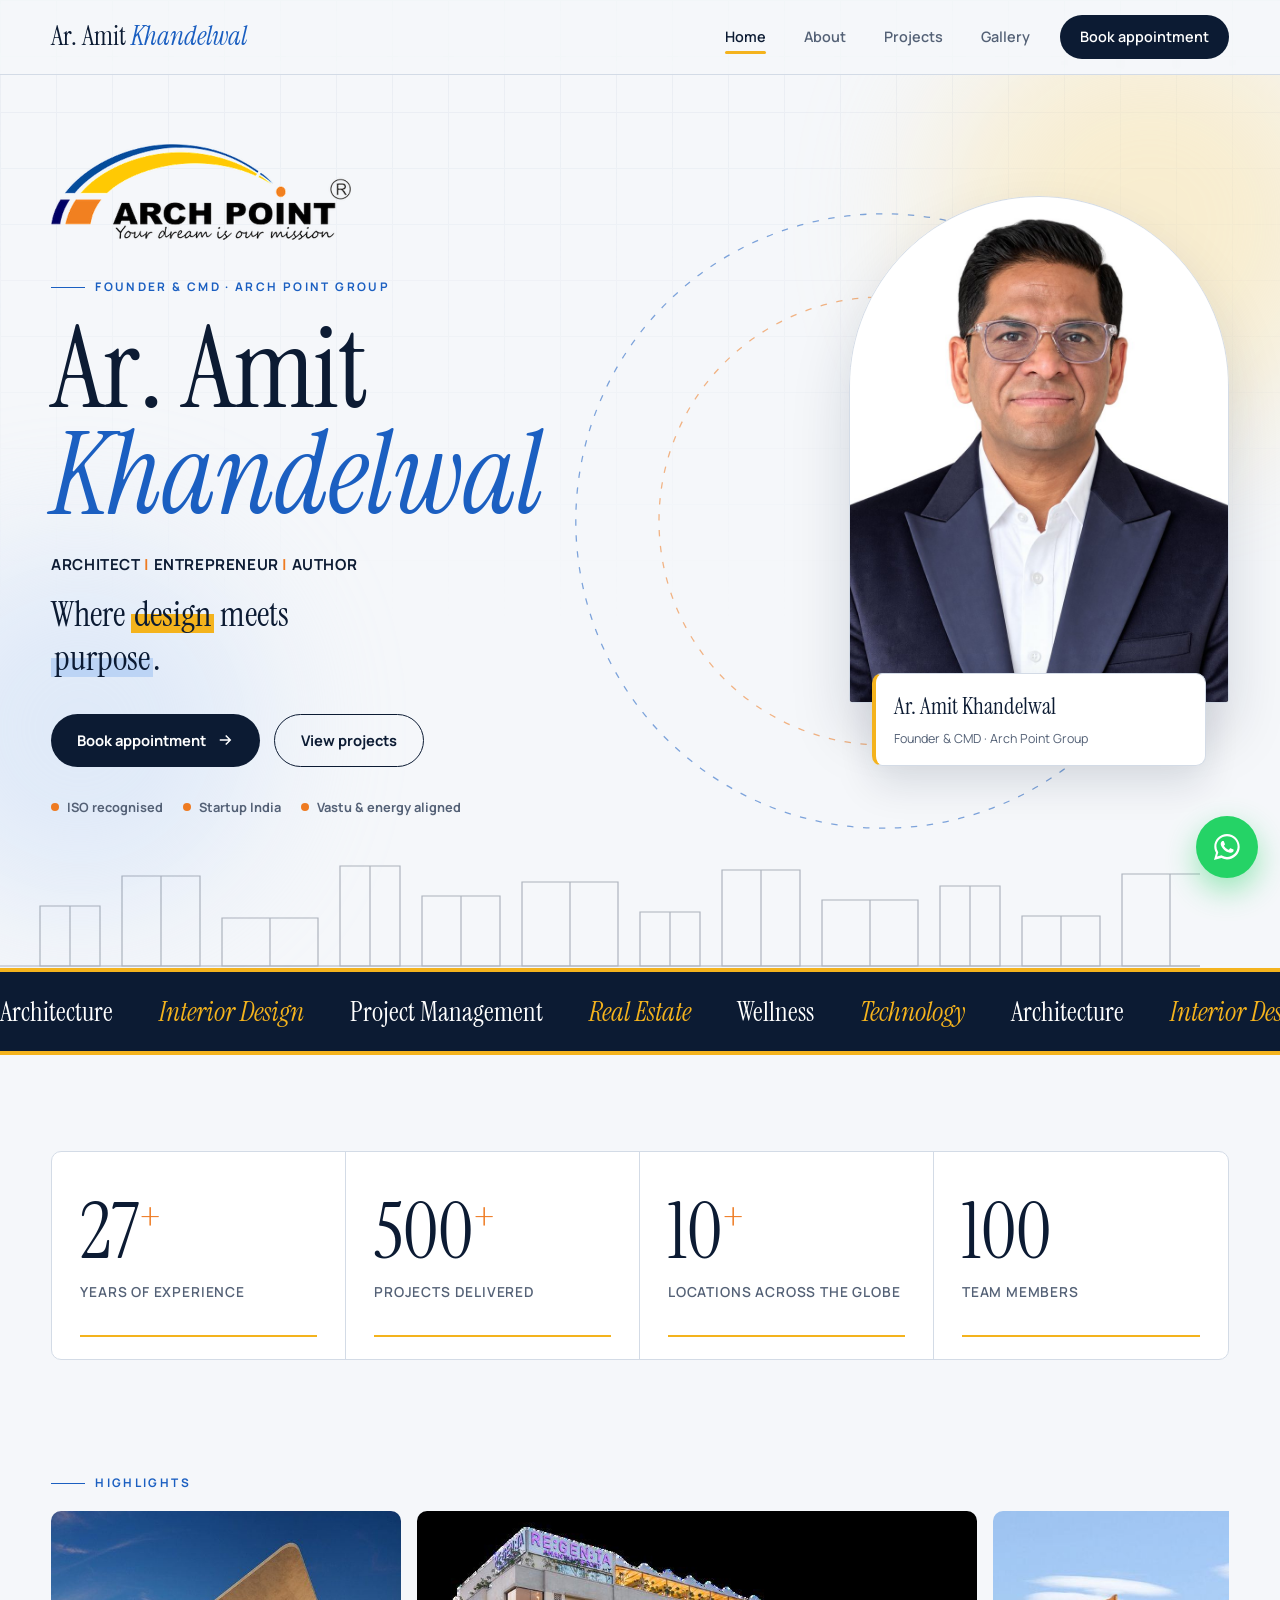
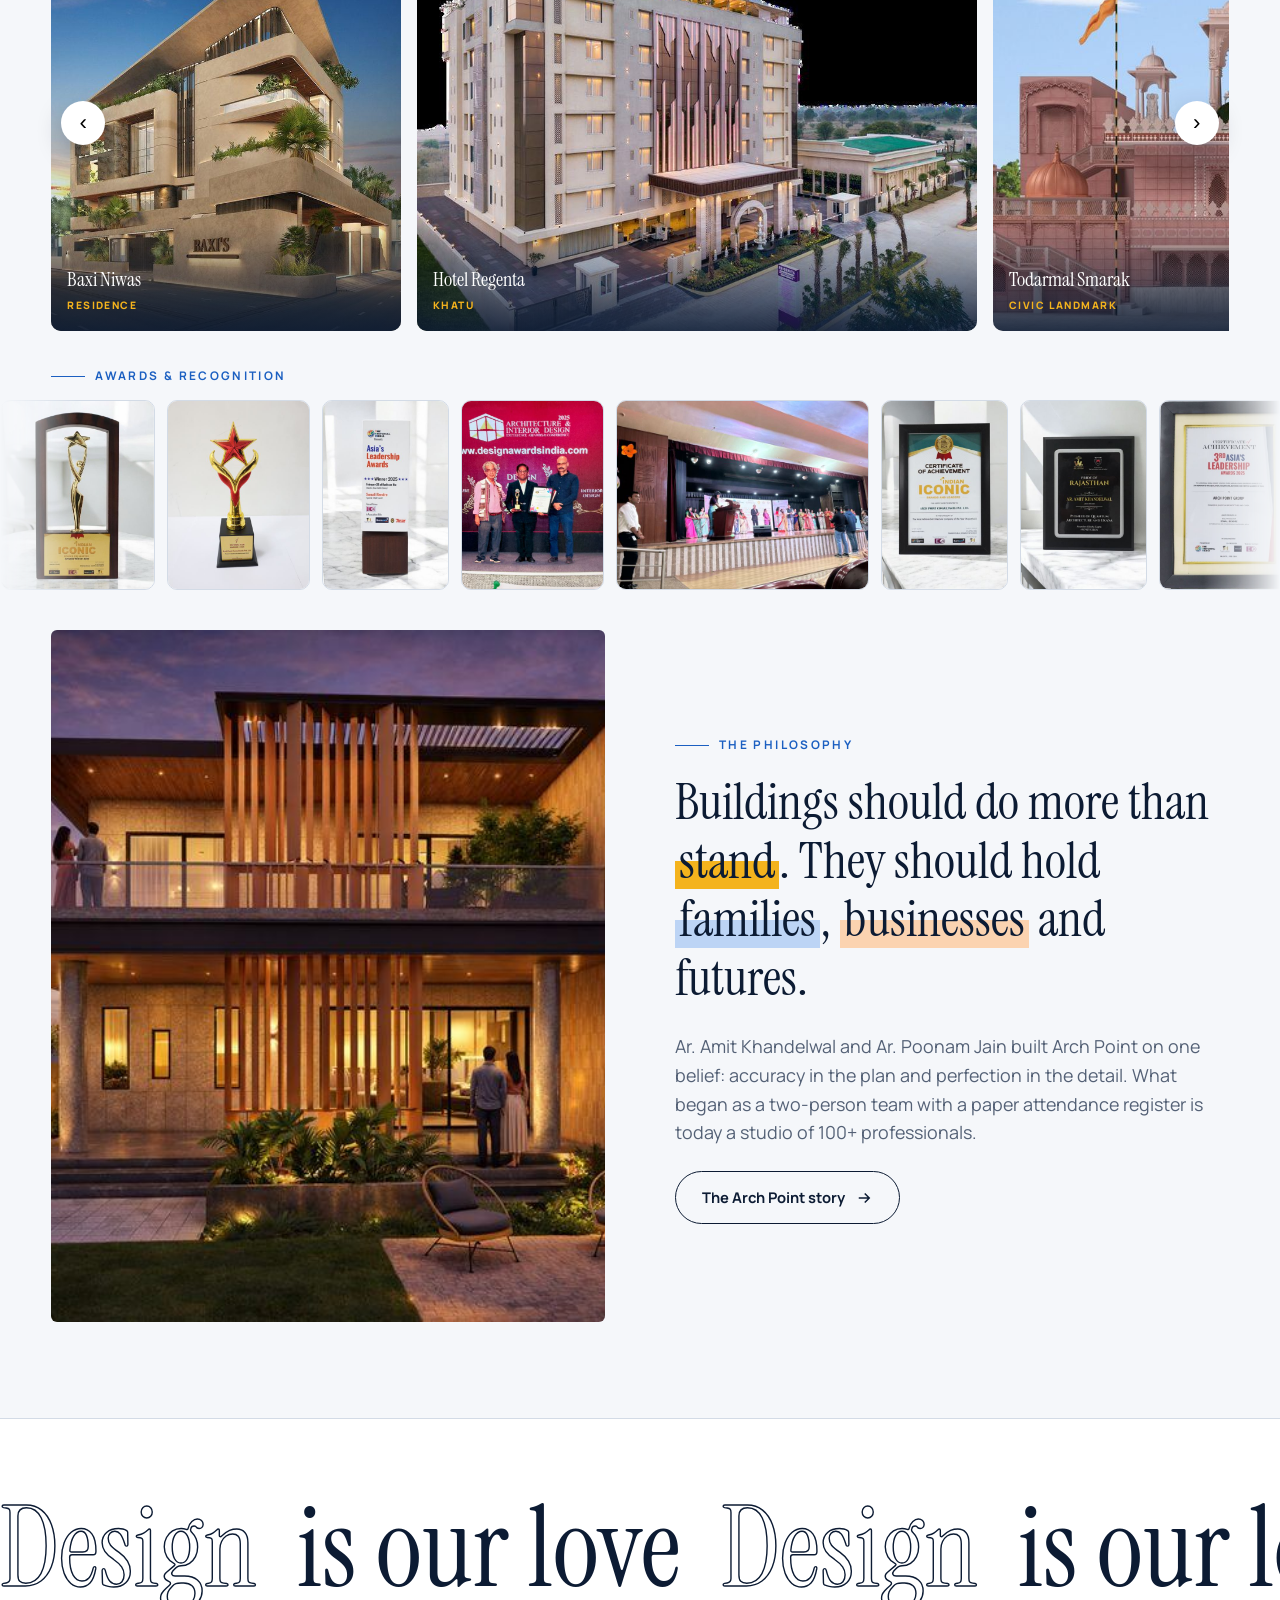
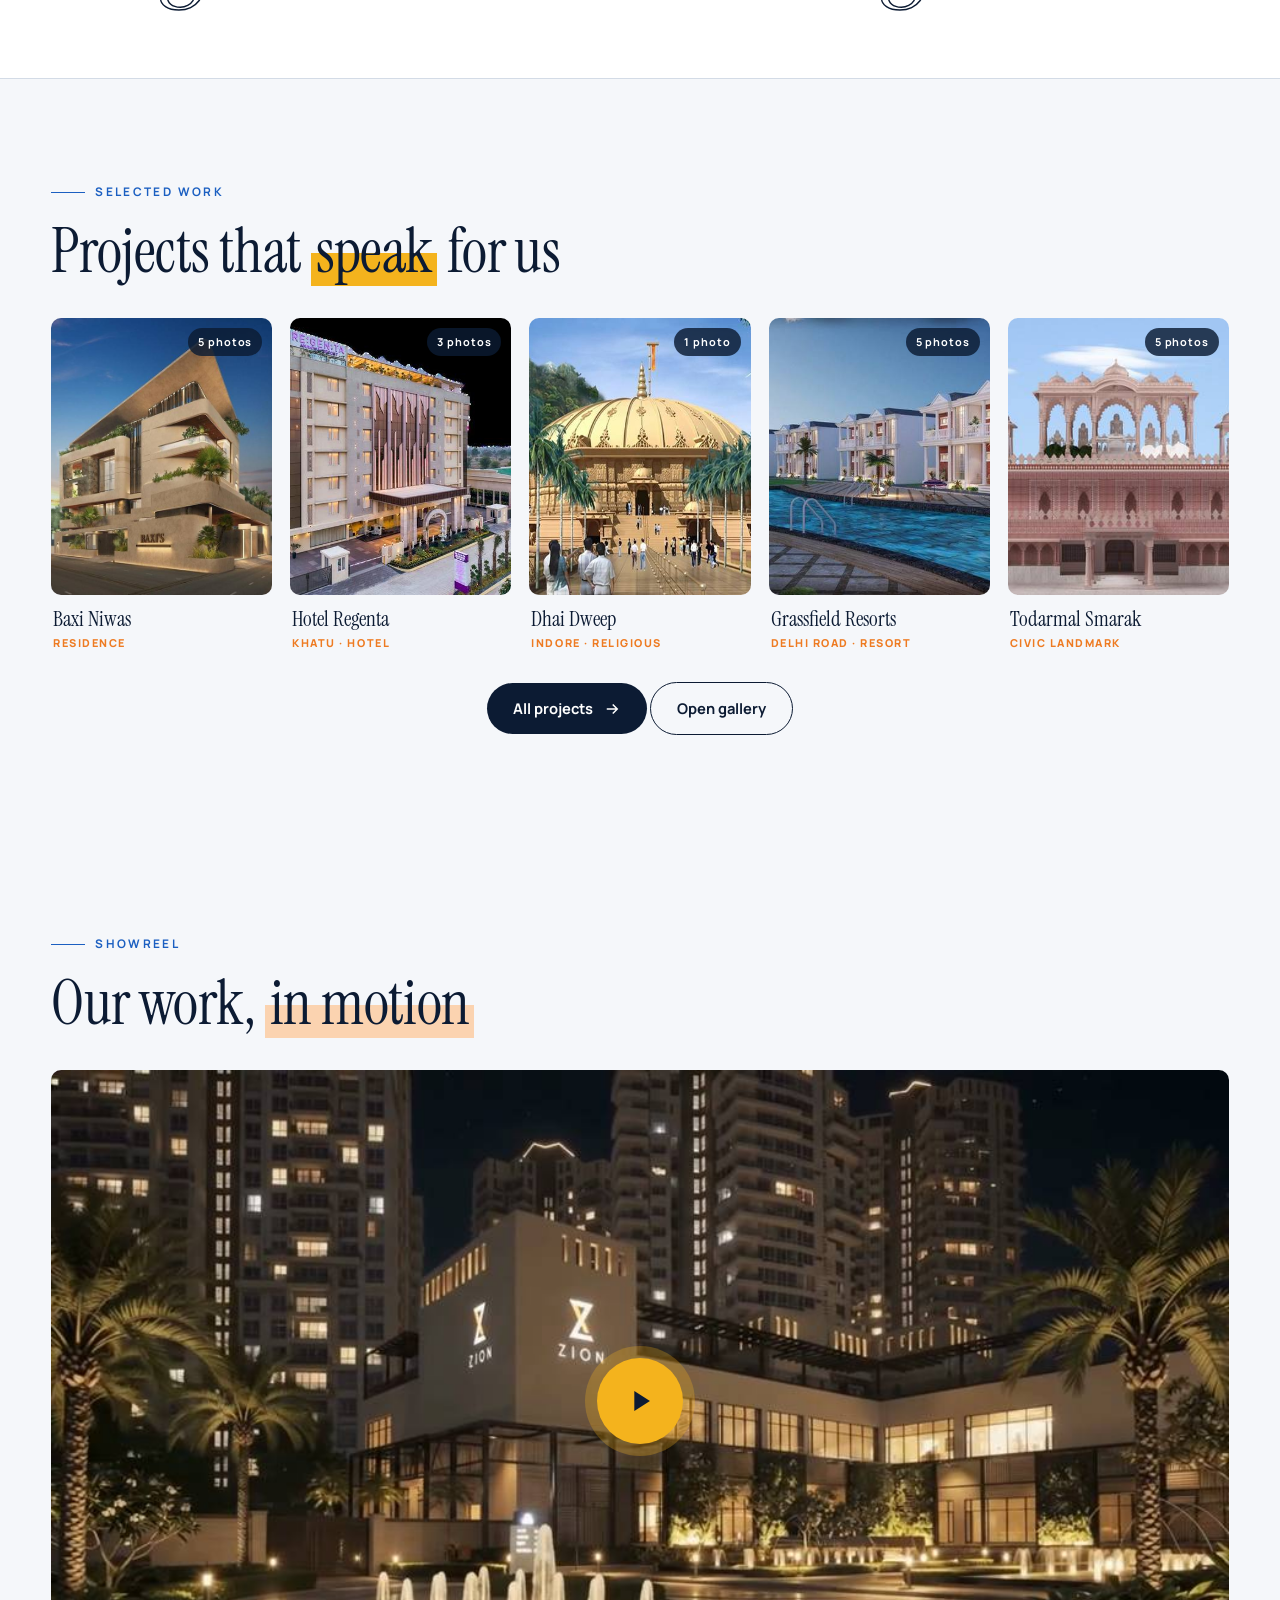
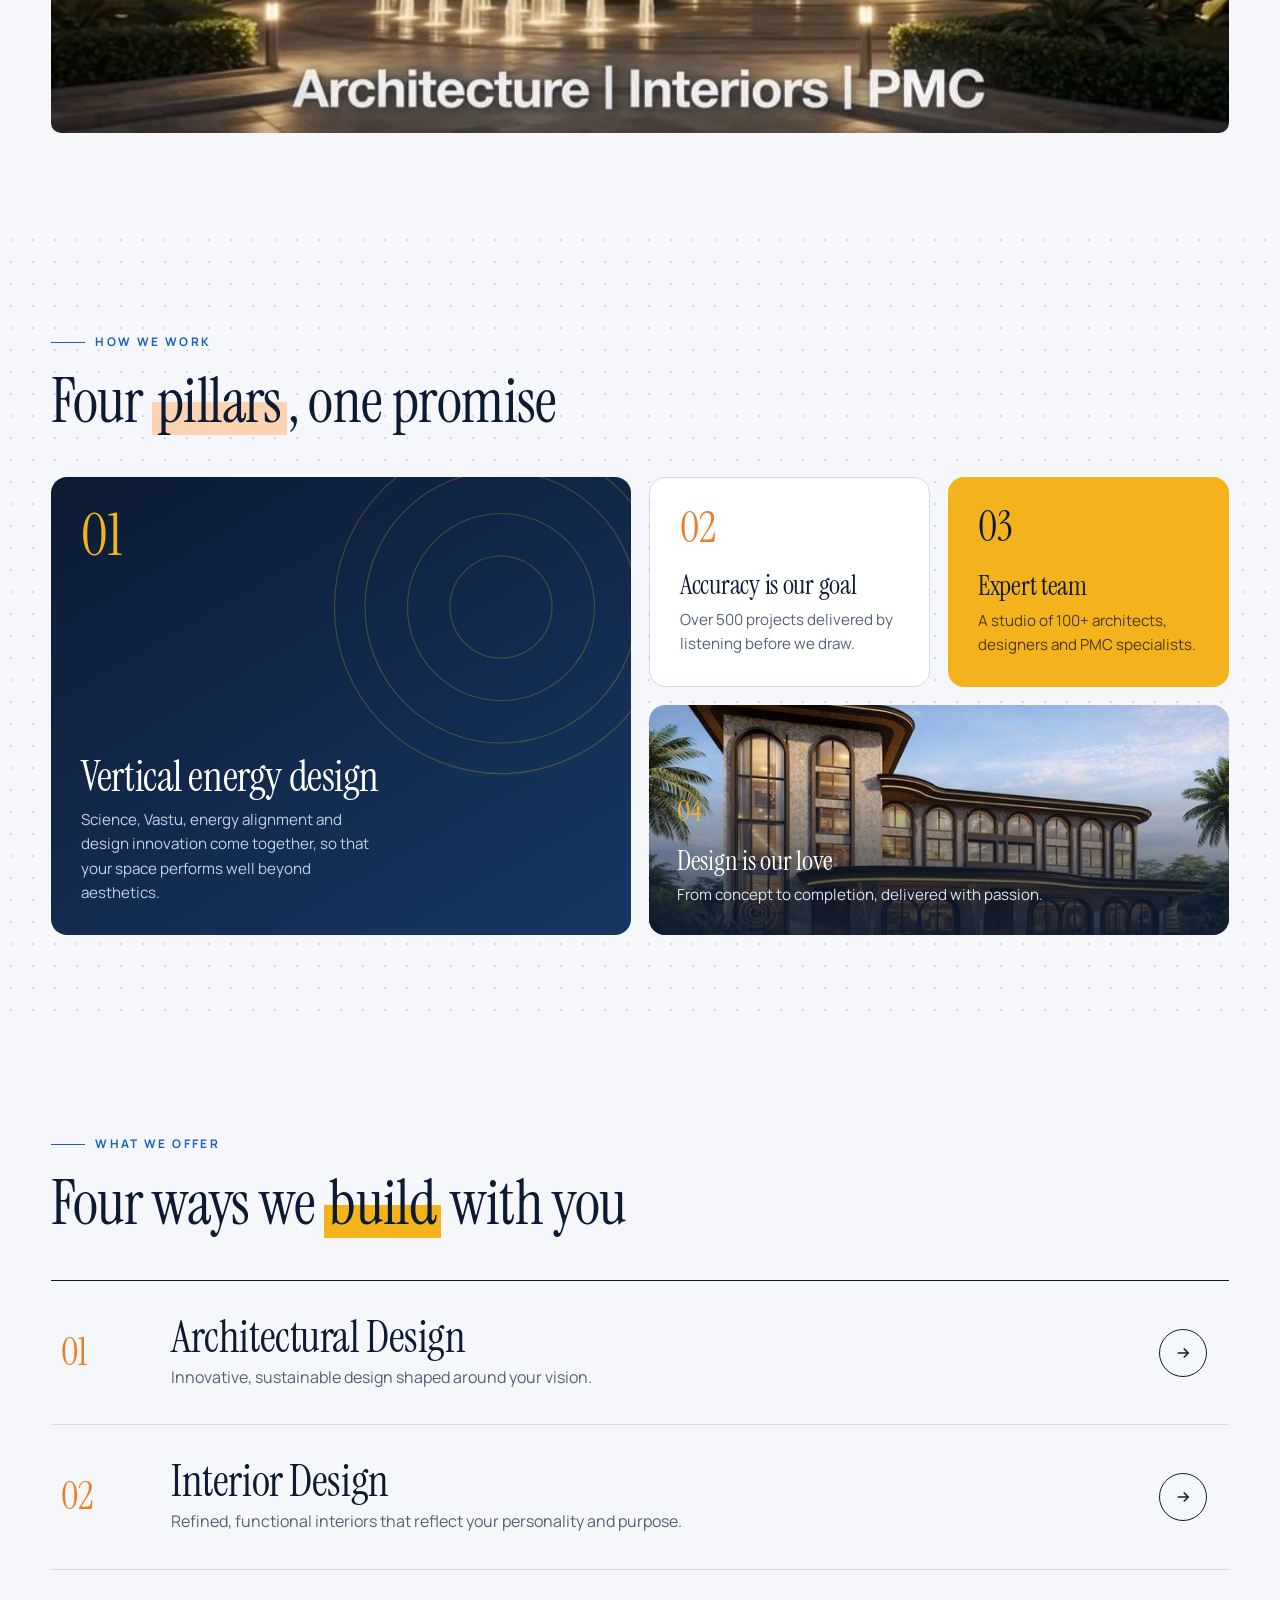
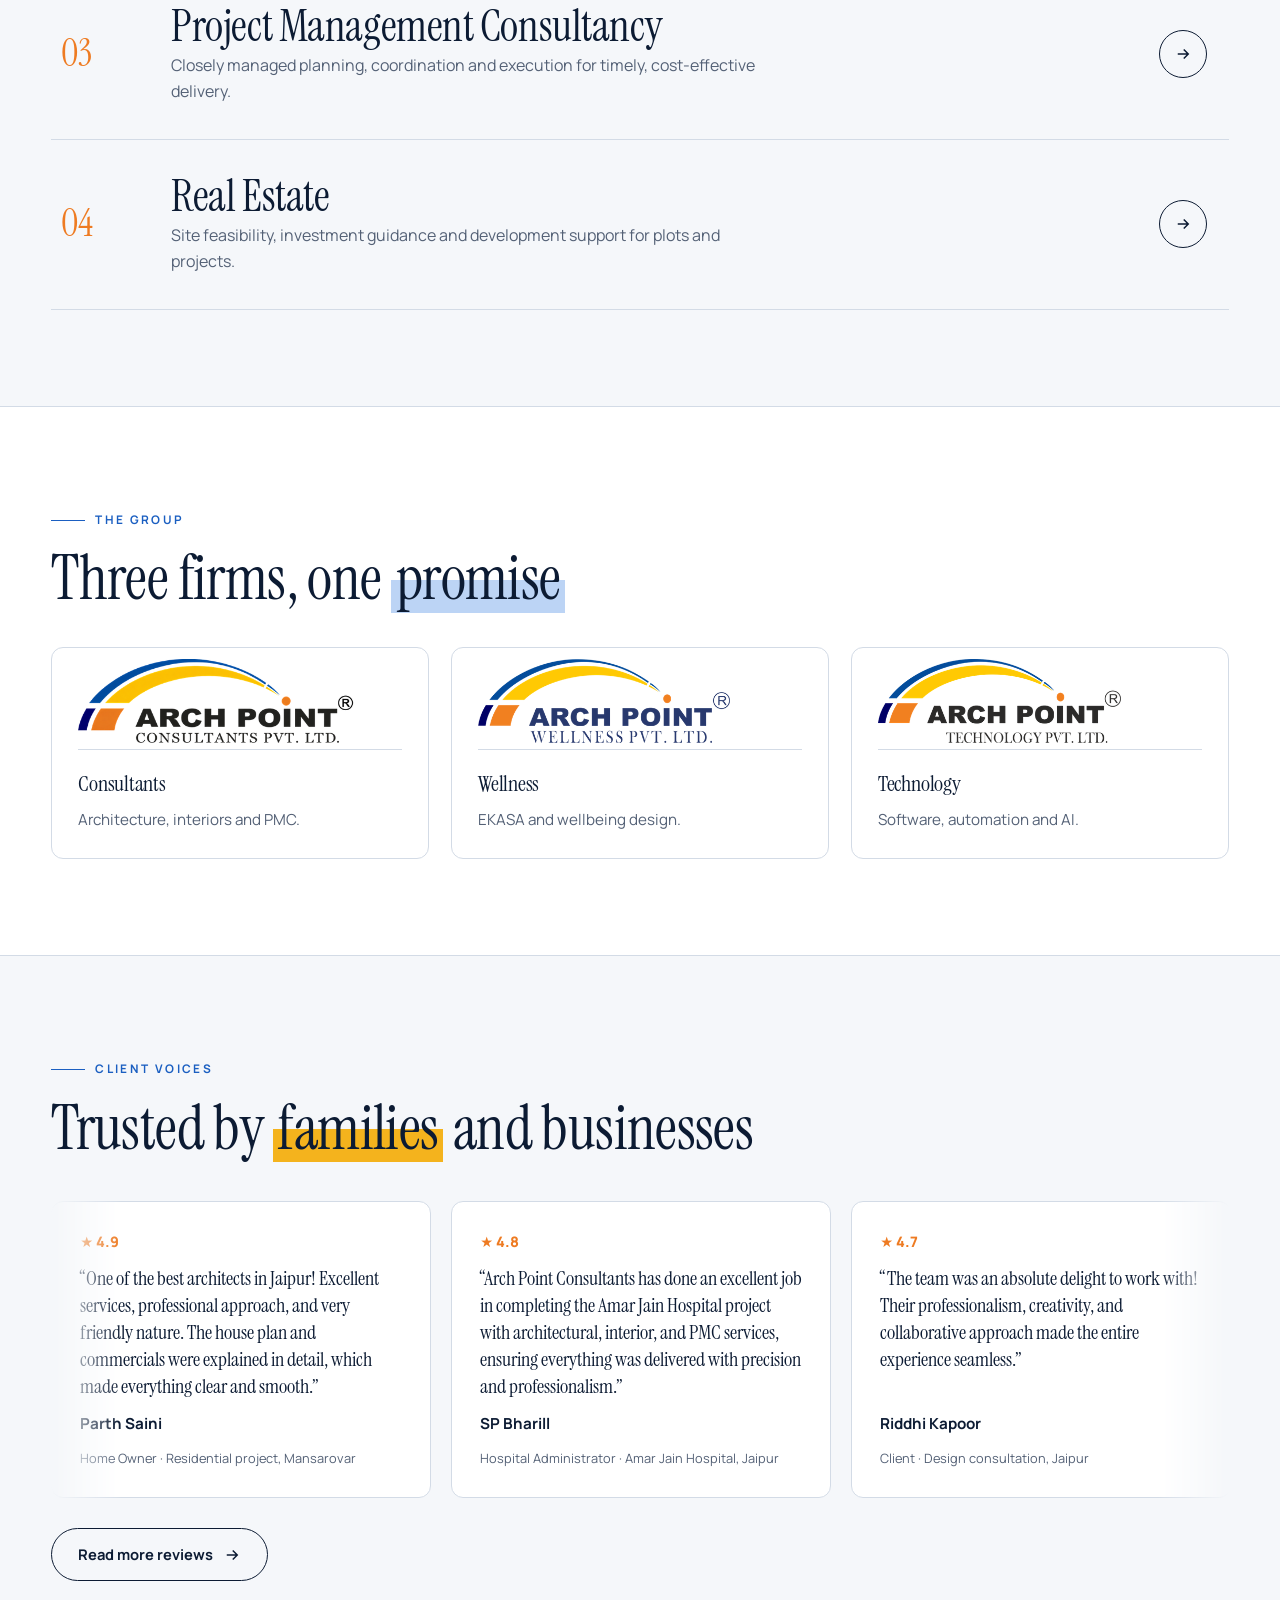
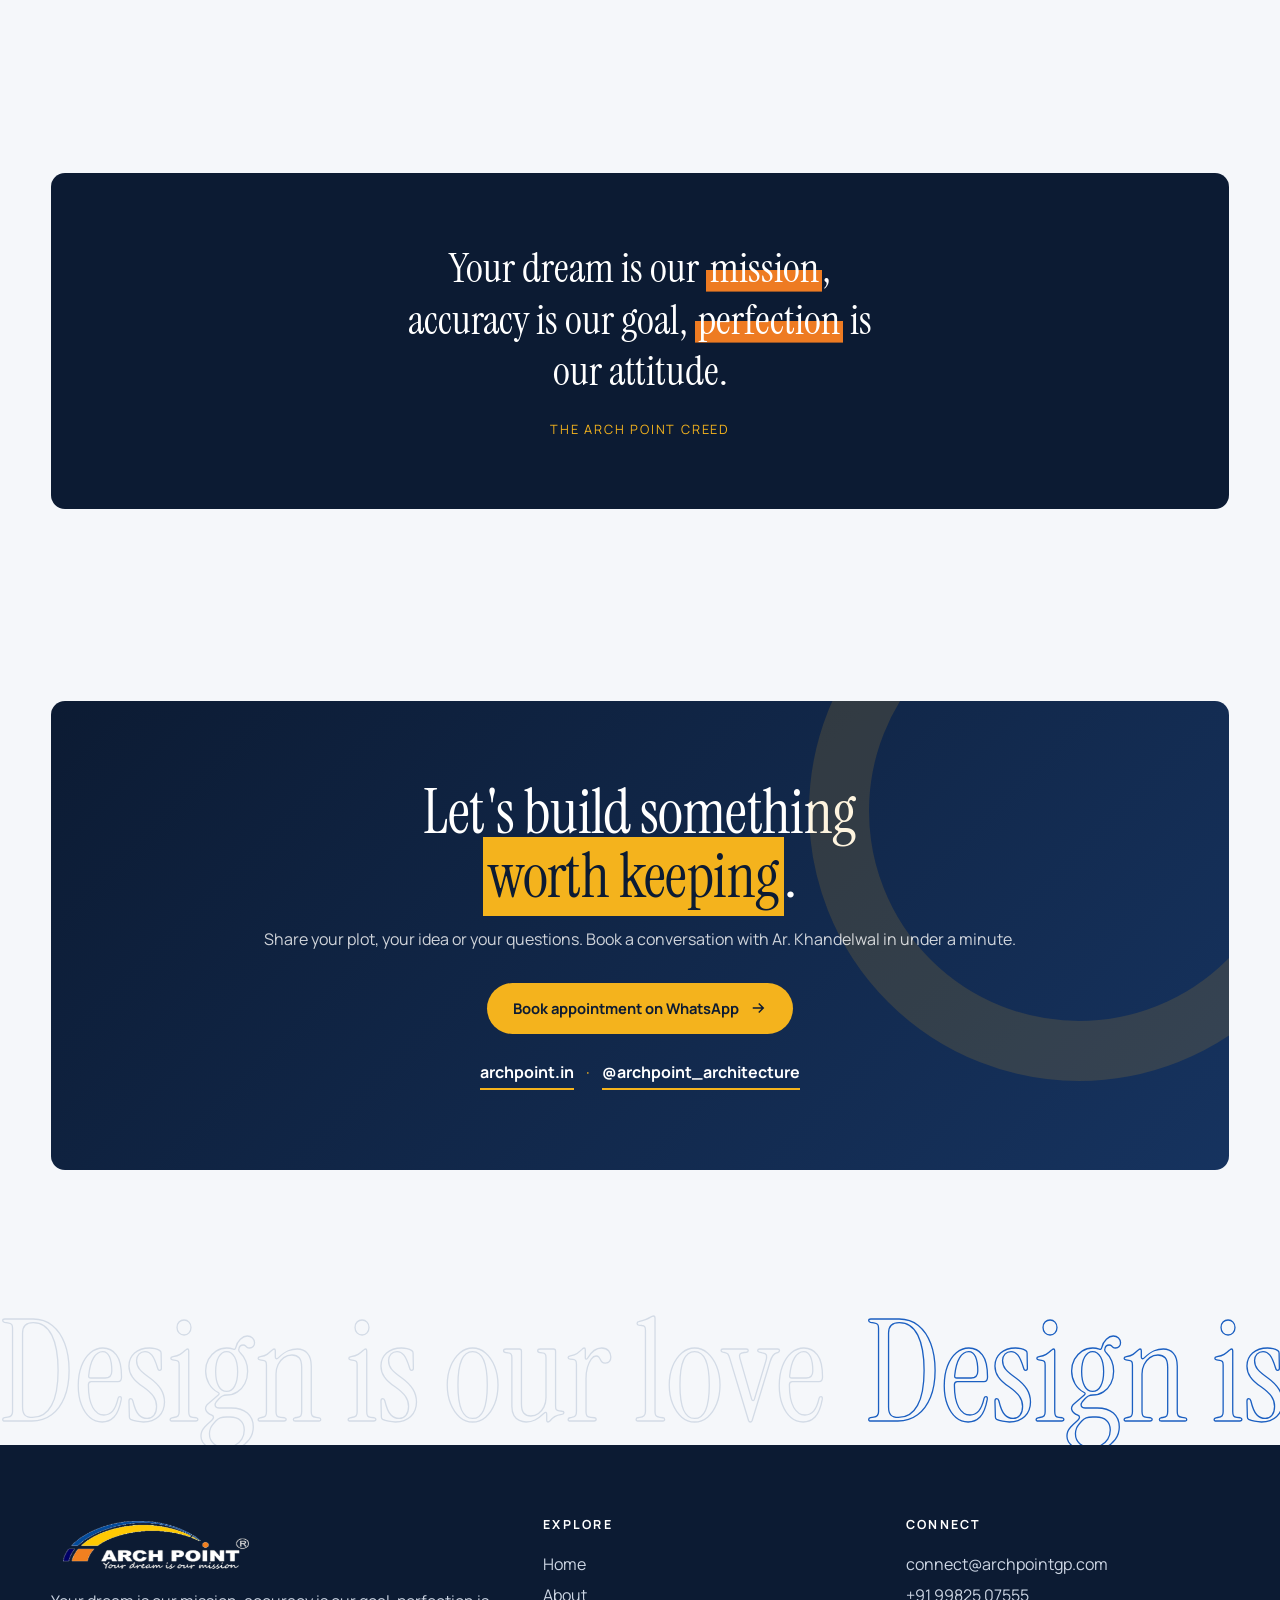
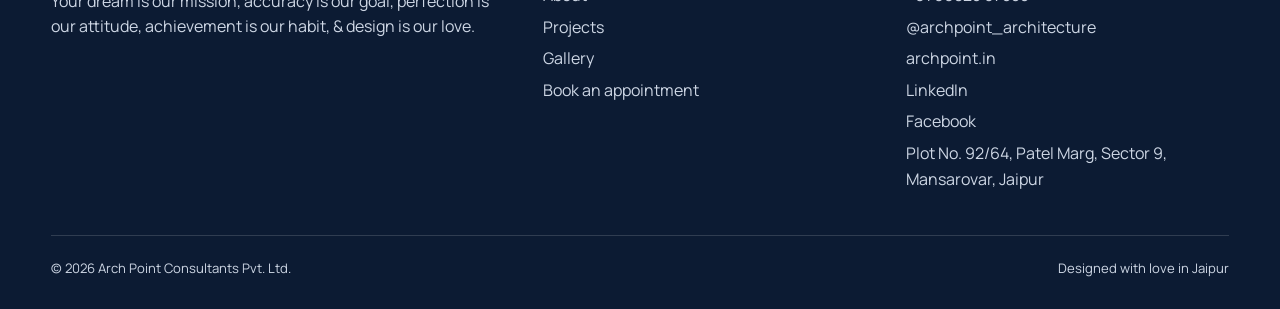
==== index.html @ e36bdd98 "Home: horizontal highlights carousel and horizontal awards marquee, less text Co-Authored-By: Claude" ====
<!DOCTYPE html><html lang="en"><head><meta charset="utf-8"><meta name="viewport" content="width=device-width,initial-scale=1"><title>Ar. Amit Khandelwal | Founder & CMD, Arch Point Group</title><meta name="description" content="Portfolio of Ar. Amit Khandelwal, Founder & CMD of Arch Point Group, Jaipur. Architecture, interiors, PMC, real estate and wellness."><meta name="color-scheme" content="light"><link rel="preconnect" href="https://fonts.googleapis.com"><link rel="preconnect" href="https://fonts.gstatic.com" crossorigin><link href="https://fonts.googleapis.com/css2?family=Instrument+Serif:ital@0;1&family=Manrope:wght@400;500;600;700;800&display=swap" rel="stylesheet"><link rel="icon" href="assets/img/logo-apcl.png"><link rel="stylesheet" href="css/site.css?v=48fd881d"></head><body><header class="nav"><div class="wrap"><a class="brand" href="index.html"><span class="bn">Ar. Amit <i>Khandelwal</i></span></a>
<button class="burger" aria-label="Menu"><i></i><i></i></button><nav class="menu"><a href="index.html" class=on>Home</a><a href="about.html">About</a><a href="projects.html">Projects</a><a href="gallery.html">Gallery</a><a class="btn" href="contact.html">Book appointment</a></nav></div></header><main><section class="hero"><div class="wrap"><div>
<img class="plogo hl1" src="assets/img/logo-primary.png" alt="Arch Point Consultants Pvt. Ltd. - Your dream is our mission">
<div class="eyebrow">Founder &amp; CMD &middot; Arch Point Group</div>
<h1><span data-letters>Ar. Amit</span><span class="n2" data-letters>Khandelwal</span></h1>
<p class="role">ARCHITECT <span>|</span> ENTREPRENEUR <span>|</span> AUTHOR</p>
<p class="tagline">Where <mark class="hl">design</mark> meets <mark class="hl b">purpose</mark>.</p>
<div class="cta"><a class="btn" href="contact.html">Book appointment <svg width="18" height="18" viewBox="0 0 24 24" fill="none" stroke="currentColor" stroke-width="2"><path d="M5 12h14M13 6l6 6-6 6"/></svg></a><a class="btn ghost" href="projects.html">View projects</a></div><ul class="trust"><li>ISO recognised</li><li>Startup India</li><li>Vastu &amp; energy aligned</li></ul></div>
<div class="portrait"><div class="arch"><div class="mono">AK</div><img src="assets/amit-2026.jpg" alt="Ar. Amit Khandelwal" fetchpriority="high" decoding="async"></div>
<div class="plate"><b>Ar. Amit Khandelwal</b><span>Founder &amp; CMD &middot; Arch Point Group</span></div></div></div><div class="blob b1"></div><div class="blob b2"></div><svg class="orbit" viewBox="0 0 200 200"><circle cx="100" cy="100" r="96"/><circle cx="100" cy="100" r="70"/></svg><div id="elev"></div></section>
<div class="ticker"><div><span>Architecture</span><span>Interior Design</span><span>Project Management</span><span>Real Estate</span><span>Wellness</span><span>Technology</span><span>Architecture</span><span>Interior Design</span><span>Project Management</span><span>Real Estate</span><span>Wellness</span><span>Technology</span></div></div>
<section><div class="wrap"><div class="numbers"><div><b data-n="27">0</b><small>Years of experience</small></div><div><b data-n="500">0</b><small>Projects delivered</small></div><div><b data-n="10">0</b><small>Locations across the globe</small></div><div><b data-n="100">0</b><small>Team members</small></div></div></div></section>
<section class="hlsec"><div class="wrap"><div class="eyebrow">Highlights</div><div class="car"><div class="strip"><figure class="cs" style="--r:0.833" data-t="Baxi Niwas" data-k="Residence" tabindex="0"><img src="assets/img/baxi-exterior.jpg" data-full="assets/img/baxi-exterior.jpg" alt="Baxi Niwas" loading="lazy" decoding="async"><figcaption><b>Baxi Niwas</b><span>Residence</span></figcaption></figure><figure class="cs" style="--r:1.333" data-t="Hotel Regenta" data-k="Khatu" tabindex="0"><img src="assets/img/regenta-exterior.jpg" data-full="assets/img/regenta-exterior.jpg" alt="Hotel Regenta" loading="lazy" decoding="async"><figcaption><b>Hotel Regenta</b><span>Khatu</span></figcaption></figure><figure class="cs" style="--r:1.600" data-t="Todarmal Smarak" data-k="Civic landmark" tabindex="0"><img src="assets/img/todarmal-render.jpg" data-full="assets/img/todarmal-render.jpg" alt="Todarmal Smarak" loading="lazy" decoding="async"><figcaption><b>Todarmal Smarak</b><span>Civic landmark</span></figcaption></figure><figure class="cs" style="--r:1.600" data-t="Grassfield Resorts" data-k="Delhi Road" tabindex="0"><img src="assets/img/grassfield-night.jpg" data-full="assets/img/grassfield-night.jpg" alt="Grassfield Resorts" loading="lazy" decoding="async"><figcaption><b>Grassfield Resorts</b><span>Delhi Road</span></figcaption></figure><figure class="cs" style="--r:1.501" data-t="The Arch Point family" data-k="100+ professionals" tabindex="0"><img src="assets/img/team.jpg" data-full="assets/img/team.jpg" alt="The Arch Point family" loading="lazy" decoding="async"><figcaption><b>The Arch Point family</b><span>100+ professionals</span></figcaption></figure></div><button class="cb cp" type="button" aria-label="Previous">&lsaquo;</button><button class="cb cn" type="button" aria-label="Next">&rsaquo;</button></div></div></section>
<section class="awsec"><div class="wrap"><div class="eyebrow">Awards &amp; recognition</div></div><div class="hmar rv" aria-label="Awards and achievements"><div class="hrow"><a href="gallery.html#achievements"><img src="assets/img/t/ach-iibl-trophy.jpg" alt="IIBL Award 2024" loading="lazy" decoding="async"></a><a href="gallery.html#achievements"><img src="assets/img/t/ach-national-icon-trophy.jpg" alt="National Icon Award 2025" loading="lazy" decoding="async"></a><a href="gallery.html#achievements"><img src="assets/img/t/ach-asia-leadership-trophy.jpg" alt="Asia&#x27;s Leadership Awards" loading="lazy" decoding="async"></a><a href="gallery.html#achievements"><img src="assets/img/t/award-2025.jpg" alt="Excellence Awards 2025" loading="lazy" decoding="async"></a><a href="gallery.html#achievements"><img src="assets/img/t/ach-womens-day-stage.jpg" alt="Women&#x27;s Day felicitation" loading="lazy" decoding="async"></a><a href="gallery.html#achievements"><img src="assets/img/t/ach-iibl-certificate.jpg" alt="Most Admired Architecture Company" loading="lazy" decoding="async"></a><a href="gallery.html#achievements"><img src="assets/img/t/ach-pride-of-rajasthan.jpg" alt="Pride of Rajasthan" loading="lazy" decoding="async"></a><a href="gallery.html#achievements"><img src="assets/img/t/ach-asia-leadership-certificate.jpg" alt="3rd Asia&#x27;s Leadership Awards" loading="lazy" decoding="async"></a><a href="gallery.html#achievements"><img src="assets/img/t/ach-national-icon-certificate.jpg" alt="National Icon Awards 2025" loading="lazy" decoding="async"></a><a href="gallery.html#achievements" aria-hidden="true" tabindex="-1"><img src="assets/img/t/ach-iibl-trophy.jpg" alt="" loading="lazy" decoding="async"></a><a href="gallery.html#achievements" aria-hidden="true" tabindex="-1"><img src="assets/img/t/ach-national-icon-trophy.jpg" alt="" loading="lazy" decoding="async"></a><a href="gallery.html#achievements" aria-hidden="true" tabindex="-1"><img src="assets/img/t/ach-asia-leadership-trophy.jpg" alt="" loading="lazy" decoding="async"></a><a href="gallery.html#achievements" aria-hidden="true" tabindex="-1"><img src="assets/img/t/award-2025.jpg" alt="" loading="lazy" decoding="async"></a><a href="gallery.html#achievements" aria-hidden="true" tabindex="-1"><img src="assets/img/t/ach-womens-day-stage.jpg" alt="" loading="lazy" decoding="async"></a><a href="gallery.html#achievements" aria-hidden="true" tabindex="-1"><img src="assets/img/t/ach-iibl-certificate.jpg" alt="" loading="lazy" decoding="async"></a><a href="gallery.html#achievements" aria-hidden="true" tabindex="-1"><img src="assets/img/t/ach-pride-of-rajasthan.jpg" alt="" loading="lazy" decoding="async"></a><a href="gallery.html#achievements" aria-hidden="true" tabindex="-1"><img src="assets/img/t/ach-asia-leadership-certificate.jpg" alt="" loading="lazy" decoding="async"></a><a href="gallery.html#achievements" aria-hidden="true" tabindex="-1"><img src="assets/img/t/ach-national-icon-certificate.jpg" alt="" loading="lazy" decoding="async"></a></div></div></section>
<section style="padding-top:20px"><div class="wrap split"><div class="imgrv rv" style="aspect-ratio:4/5"><img src="assets/img/sangeeta-exterior.jpg" alt="Sangeeta Ji Residence, Ajmer" loading="lazy" decoding="async"></div>
<div class="rv d1"><div class="eyebrow">The philosophy</div><p class="bigq">Buildings should do more than <mark class="hl">stand</mark>. They should hold <mark class="hl b">families</mark>, <mark class="hl o">businesses</mark> and futures.</p><p class="lead" style="margin:24px 0">Ar. Amit Khandelwal and Ar. Poonam Jain built Arch Point on one belief: accuracy in the plan and perfection in the detail. What began as a two-person team with a paper attendance register is today a studio of 100+ professionals.</p><a class="btn ghost" href="about.html">The Arch Point story <svg width="18" height="18" viewBox="0 0 24 24" fill="none" stroke="currentColor" stroke-width="2"><path d="M5 12h14M13 6l6 6-6 6"/></svg></a></div></div></section>
<div class="band"><div><span class="outline">Design</span><span>is our love</span><span class="outline">Design</span><span>is our love</span><span class="outline">Design</span><span>is our love</span><span class="outline">Design</span><span>is our love</span></div></div>
<section><div class="wrap"><div class="eyebrow">Selected work</div><h2 class="rv">Projects that <mark class="hl">speak</mark> for us</h2><div class="vstrip" style="margin-top:34px"><a class="vc rv" href="gallery.html#baxi"><span class="ph"><img src="assets/img/t/baxi-exterior.jpg" alt="Baxi Niwas" loading="lazy" decoding="async"><em>5 photos</em></span><span class="vm"><b>Baxi Niwas</b><small>Residence</small></span></a><a class="vc rv" href="gallery.html#regenta"><span class="ph"><img src="assets/img/t/regenta-exterior.jpg" alt="Hotel Regenta" loading="lazy" decoding="async"><em>3 photos</em></span><span class="vm"><b>Hotel Regenta</b><small>Khatu · Hotel</small></span></a><a class="vc rv" href="gallery.html#dhai"><span class="ph"><img src="assets/img/t/dhai-dweep.jpg" alt="Dhai Dweep" loading="lazy" decoding="async"><em>1 photo</em></span><span class="vm"><b>Dhai Dweep</b><small>Indore · Religious</small></span></a><a class="vc rv" href="gallery.html#grassfield"><span class="ph"><img src="assets/img/t/grassfield-pool.jpg" alt="Grassfield Resorts" loading="lazy" decoding="async"><em>5 photos</em></span><span class="vm"><b>Grassfield Resorts</b><small>Delhi Road · Resort</small></span></a><a class="vc rv" href="gallery.html#todarmal"><span class="ph"><img src="assets/img/t/todarmal-render.jpg" alt="Todarmal Smarak" loading="lazy" decoding="async"><em>5 photos</em></span><span class="vm"><b>Todarmal Smarak</b><small>Civic landmark</small></span></a></div>
<div style="text-align:center;margin-top:30px"><a class="btn" href="projects.html">All projects <svg width="18" height="18" viewBox="0 0 24 24" fill="none" stroke="currentColor" stroke-width="2"><path d="M5 12h14M13 6l6 6-6 6"/></svg></a> <a class="btn ghost" href="gallery.html">Open gallery</a></div></div></section>
<section><div class="wrap"><div class="eyebrow">Showreel</div><h2 class="rv">Our work, <mark class="hl o">in motion</mark></h2><div class="reel rv" id="reel"><img src="assets/showreel-poster.jpg" alt="Arch Point showreel: architecture, interiors and PMC" loading="lazy" decoding="async"><button class="rp" type="button" aria-label="Play showreel"><svg width="34" height="34" viewBox="0 0 24 24" fill="currentColor"><path d="M8 5v14l11-7z"/></svg></button></div></div></section>
<section class="dots"><div class="wrap"><div class="eyebrow">How we work</div><h2 class="rv">Four <mark class="hl o">pillars</mark>, one promise</h2><div class="bento">
<div class="bx a spot rv"><svg class="conc" viewBox="0 0 200 200"><circle cx="100" cy="100" r="30"/><circle cx="100" cy="100" r="55"/><circle cx="100" cy="100" r="80"/><circle cx="100" cy="100" r="98"/></svg><span class="no">01</span><h3>Vertical energy design</h3><p>Science, Vastu, energy alignment and design innovation come together, so that your space performs well beyond aesthetics.</p></div>
<div class="bx spot rv d1"><span class="no">02</span><h3>Accuracy is our goal</h3><p>Over 500 projects delivered by listening before we draw.</p></div>
<div class="bx y spot rv d2"><span class="no">03</span><h3>Expert team</h3><p>A studio of 100+ architects, designers and PMC specialists.</p></div>
<div class="bx img rv d1"><img src="assets/img/pushkar-main.jpg" alt="Pushkar Resort" loading="lazy" decoding="async" style="object-position:center 40%"><div class="cap"><span class="no">04</span><h3>Design is our love</h3><p>From concept to completion, delivered with passion.</p></div></div></div></div></section>
<section><div class="wrap"><div class="eyebrow">What we offer</div><h2 class="rv">Four ways we <mark class="hl">build</mark> with you</h2><div class="svc">
<a class="rv" href="projects.html"><i>01</i><div><h3>Architectural Design</h3><p>Innovative, sustainable design shaped around your vision.</p></div><span class="go"><svg width="18" height="18" viewBox="0 0 24 24" fill="none" stroke="currentColor" stroke-width="2"><path d="M5 12h14M13 6l6 6-6 6"/></svg></span></a>
<a class="rv d1" href="projects.html"><i>02</i><div><h3>Interior Design</h3><p>Refined, functional interiors that reflect your personality and purpose.</p></div><span class="go"><svg width="18" height="18" viewBox="0 0 24 24" fill="none" stroke="currentColor" stroke-width="2"><path d="M5 12h14M13 6l6 6-6 6"/></svg></span></a>
<a class="rv d2" href="projects.html"><i>03</i><div><h3>Project Management Consultancy</h3><p>Closely managed planning, coordination and execution for timely, cost-effective delivery.</p></div><span class="go"><svg width="18" height="18" viewBox="0 0 24 24" fill="none" stroke="currentColor" stroke-width="2"><path d="M5 12h14M13 6l6 6-6 6"/></svg></span></a>
<a class="rv d3" href="contact.html"><i>04</i><div><h3>Real Estate</h3><p>Site feasibility, investment guidance and development support for plots and projects.</p></div><span class="go"><svg width="18" height="18" viewBox="0 0 24 24" fill="none" stroke="currentColor" stroke-width="2"><path d="M5 12h14M13 6l6 6-6 6"/></svg></span></a></div></div></section>
<section style="background:#fff;border-block:1px solid var(--line)"><div class="wrap"><div class="eyebrow">The group</div><h2 class="rv">Three firms, one <mark class="hl b">promise</mark></h2><div class="firms mini" style="margin-top:36px"><a class="firm rv" href="https://www.archpoint.in" target="_blank" rel="noopener"><div class="fl"><img src="assets/img/logo-apcl.png" alt="Arch Point Consultants"></div><h3>Consultants</h3><p>Architecture, interiors and PMC.</p></a><a class="firm rv d1" href="https://www.ekasa.in" target="_blank" rel="noopener"><div class="fl"><img src="assets/img/logo-apw.png" alt="Arch Point Wellness"></div><h3>Wellness</h3><p>EKASA and wellbeing design.</p></a><a class="firm rv d2" href="https://www.archpoint.in" target="_blank" rel="noopener"><div class="fl"><img src="assets/img/logo-apt.png" alt="Arch Point Technology"></div><h3>Technology</h3><p>Software, automation and AI.</p></a></div></div></section>
<section><div class="wrap"><div class="eyebrow">Client voices</div><h2 class="rv">Trusted by <mark class="hl">families</mark> and businesses</h2><div class="tmar"><div><article class="tc rv"><div class="st">&#9733; 4.9</div><p>&ldquo;One of the best architects in Jaipur! Excellent services, professional approach, and very friendly nature. The house plan and commercials were explained in detail, which made everything clear and smooth.&rdquo;</p><b>Parth Saini</b><span>Home Owner &middot; Residential project, Mansarovar</span></article><article class="tc rv"><div class="st">&#9733; 4.8</div><p>&ldquo;Arch Point Consultants has done an excellent job in completing the Amar Jain Hospital project with architectural, interior, and PMC services, ensuring everything was delivered with precision and professionalism.&rdquo;</p><b>SP Bharill</b><span>Hospital Administrator &middot; Amar Jain Hospital, Jaipur</span></article><article class="tc rv"><div class="st">&#9733; 4.7</div><p>&ldquo;The team was an absolute delight to work with! Their professionalism, creativity, and collaborative approach made the entire experience seamless.&rdquo;</p><b>Riddhi Kapoor</b><span>Client &middot; Design consultation, Jaipur</span></article><article class="tc rv"><div class="st">&#9733; 4.9</div><p>&ldquo;Completed the interiors of our Seven Heaven flat so beautifully. The design, finishing, and attention to detail have truly exceeded our expectations.&rdquo;</p><b>Gopal Sharma</b><span>Flat Owner &middot; Seven Heaven Flats, Mansarovar</span></article><article class="tc rv"><div class="st">&#9733; 4.6</div><p>&ldquo;An amazing choice for your dream construction. A hardworking team which delivers on time and has an aesthetic sense to design your building.&rdquo;</p><b>Anurag Aman</b><span>Client &middot; Residence interior, Jaipur</span></article><article class="tc rv"><div class="st">&#9733; 4.8</div><p>&ldquo;Right from the first discussion till the final handover, the team was approachable and clear in their process. They balanced creativity with practicality.&rdquo;</p><b>Vivek Kalra</b><span>Home Owner &middot; Residential design, Jaipur</span></article><article class="tc rv"><div class="st">&#9733; 4.7</div><p>&ldquo;Professional approach and creative solutions, listens to the client's demands and gives an appropriate design.&rdquo;</p><b>Hetansh Sheth</b><span>Client &middot; Design consultation, Jaipur</span></article><article class="tc rv"><div class="st">&#9733; 4.9</div><p>&ldquo;One of the best architects in Jaipur! Excellent services, professional approach, and very friendly nature. The house plan and commercials were explained in detail, which made everything clear and smooth.&rdquo;</p><b>Parth Saini</b><span>Home Owner &middot; Residential project, Mansarovar</span></article><article class="tc rv"><div class="st">&#9733; 4.8</div><p>&ldquo;Arch Point Consultants has done an excellent job in completing the Amar Jain Hospital project with architectural, interior, and PMC services, ensuring everything was delivered with precision and professionalism.&rdquo;</p><b>SP Bharill</b><span>Hospital Administrator &middot; Amar Jain Hospital, Jaipur</span></article><article class="tc rv"><div class="st">&#9733; 4.7</div><p>&ldquo;The team was an absolute delight to work with! Their professionalism, creativity, and collaborative approach made the entire experience seamless.&rdquo;</p><b>Riddhi Kapoor</b><span>Client &middot; Design consultation, Jaipur</span></article><article class="tc rv"><div class="st">&#9733; 4.9</div><p>&ldquo;Completed the interiors of our Seven Heaven flat so beautifully. The design, finishing, and attention to detail have truly exceeded our expectations.&rdquo;</p><b>Gopal Sharma</b><span>Flat Owner &middot; Seven Heaven Flats, Mansarovar</span></article><article class="tc rv"><div class="st">&#9733; 4.6</div><p>&ldquo;An amazing choice for your dream construction. A hardworking team which delivers on time and has an aesthetic sense to design your building.&rdquo;</p><b>Anurag Aman</b><span>Client &middot; Residence interior, Jaipur</span></article><article class="tc rv"><div class="st">&#9733; 4.8</div><p>&ldquo;Right from the first discussion till the final handover, the team was approachable and clear in their process. They balanced creativity with practicality.&rdquo;</p><b>Vivek Kalra</b><span>Home Owner &middot; Residential design, Jaipur</span></article><article class="tc rv"><div class="st">&#9733; 4.7</div><p>&ldquo;Professional approach and creative solutions, listens to the client's demands and gives an appropriate design.&rdquo;</p><b>Hetansh Sheth</b><span>Client &middot; Design consultation, Jaipur</span></article></div></div><p style="margin-top:30px"><a class="btn ghost" href="about.html#voices">Read more reviews <svg width="18" height="18" viewBox="0 0 24 24" fill="none" stroke="currentColor" stroke-width="2"><path d="M5 12h14M13 6l6 6-6 6"/></svg></a></p></div></section>
<section><div class="wrap"><div class="quote rv"><blockquote>Your dream is our <mark class="hl">mission</mark>, accuracy is our goal, <mark class="hl">perfection</mark> is our attitude.</blockquote><cite>The Arch Point creed</cite></div></div></section>
<section><div class="wrap"><div class="ctab rv"><h2>Let's build something <mark class="hl full" style="color:#0C1B33">worth keeping</mark>.</h2><p>Share your plot, your idea or your questions. Book a conversation with Ar. Khandelwal in under a minute.</p><a class="btn" href="contact.html">Book appointment on WhatsApp <svg width="18" height="18" viewBox="0 0 24 24" fill="none" stroke="currentColor" stroke-width="2"><path d="M5 12h14M13 6l6 6-6 6"/></svg></a><p class="soc"><a href="https://archpoint.in" target="_blank" rel="noopener">archpoint.in</a><span>&middot;</span><a href="https://instagram.com/archpoint_architecture" target="_blank" rel="noopener">@archpoint_architecture</a></p></div></div></section></main><div class="wmw"><div class="wm"><span>Design is our love</span><span>Design is our love</span><span>Design is our love</span><span>Design is our love</span></div></div><footer><div class="wrap"><div><img class="plogo" src="assets/img/logo-primary-light.png" alt="Arch Point Consultants Pvt. Ltd."><p>Your dream is our mission, accuracy is our goal, perfection is our attitude, achievement is our habit, &amp; design is our love.</p></div>
<div><h4>Explore</h4><a href="index.html">Home</a><a href="about.html">About</a><a href="projects.html">Projects</a><a href="gallery.html">Gallery</a><a href="contact.html">Book an appointment</a></div>
<div><h4>Connect</h4><a href="mailto:connect@archpointgp.com">connect@archpointgp.com</a><a href="tel:+919982507555">+91 99825 07555</a><a href="https://instagram.com/archpoint_architecture" target="_blank" rel="noopener">@archpoint_architecture</a><a href="https://archpoint.in" target="_blank" rel="noopener">archpoint.in</a><a href="https://www.linkedin.com/company/14409093" target="_blank" rel="noopener">LinkedIn</a><a href="https://www.facebook.com/teamarchpoint/" target="_blank" rel="noopener">Facebook</a><a>Plot No. 92/64, Patel Marg, Sector 9, Mansarovar, Jaipur</a></div>
<div class="cp"><span>&copy; 2026 Arch Point Consultants Pvt. Ltd.</span><span>Designed with love in Jaipur</span></div></div></footer>
<a class="fab" href="contact.html" aria-label="Book on WhatsApp"><svg viewBox="0 0 32 32"><path d="M16 3C9 3 3.3 8.6 3.3 15.5c0 2.3.6 4.4 1.7 6.3L3 29l7.4-1.9a12.8 12.8 0 0 0 5.6 1.3c7 0 12.7-5.6 12.7-12.5S23 3 16 3zm0 22.9c-1.8 0-3.6-.5-5.100-1.400l-.4-.2-4.400 1.100 1.200-4.200-.3-.4a10.200 10.200 0 0 1-1.600-5.500C5.400 9.800 10.100 5.200 16 5.200S26.600 9.800 26.600 15.500 21.900 25.900 16 25.900zm5.800-7.600c-.3-.2-1.900-.9-2.200-1-.3-.1-.5-.2-.7.200s-.8 1-1 1.200c-.2.200-.4.200-.7.100a8.400 8.400 0 0 1-4.200-3.700c-.3-.6.300-.5.900-1.700.1-.2 0-.4 0-.5l-1-2.300c-.2-.6-.5-.5-.7-.5h-.6c-.2 0-.5.100-.8.400-.3.300-1.100 1.100-1.100 2.600s1.100 3 1.300 3.200c.2.200 2.200 3.400 5.400 4.700 2 .8 2.800.9 3.800.7.600-.1 1.900-.8 2.200-1.500.3-.7.300-1.400.2-1.500-.1-.2-.3-.2-.6-.4z"/></svg></a><div class="lb"><button class="x" aria-label="Close">&times;</button><button class="pv" aria-label="Previous">&lsaquo;</button><img alt=""><p></p><button class="nx" aria-label="Next">&rsaquo;</button></div><script src="js/site.js?v=aab65785"></script></body></html>
---- css/site.css ----
:root{--paper:#F5F7FA;--white:#fff;--ink:#0C1B33;--muted:#546176;--line:#D3DBE6;--blue:#1B5FC1;--yellow:#F4B31D;--orange:#EE7B22;--serif:'Instrument Serif',Georgia,serif;--sans:'Manrope',system-ui,sans-serif;color-scheme:light}
*{box-sizing:border-box;margin:0;padding:0}
html{scroll-behavior:smooth}
body{font-family:var(--sans);color:var(--ink);background:var(--paper);line-height:1.6;font-size:16px;overflow-x:hidden;animation:pg .7s ease both}
body.leaving{opacity:0;transition:opacity .25s}
@keyframes pg{from{opacity:0}to{opacity:1}}
body:before{content:"";position:fixed;inset:0;z-index:-1;background-image:linear-gradient(var(--line) 1px,transparent 1px),linear-gradient(90deg,var(--line) 1px,transparent 1px);background-size:56px 56px;opacity:.35;-webkit-mask-image:linear-gradient(#000,transparent 70%);mask-image:linear-gradient(#000,transparent 70%)}
img{max-width:100%;display:block}a{color:inherit;text-decoration:none}
.wrap{width:min(1200px,92%);margin:0 auto}
h1,h2,h3{font-family:var(--serif);font-weight:400;line-height:1.05;letter-spacing:-.01em}
h2{font-size:clamp(2.2rem,5vw,3.8rem)}h3{font-size:1.6rem}
.eyebrow{display:inline-flex;align-items:center;gap:10px;font-size:.74rem;letter-spacing:.2em;text-transform:uppercase;color:var(--blue);font-weight:700;margin-bottom:18px}
.eyebrow:before{content:"";width:34px;height:1px;background:var(--blue)}
.lead{font-size:1.12rem;color:var(--muted);max-width:60ch}
section{padding:96px 0;position:relative}
/* nav */
.nav{position:fixed;top:0;left:0;right:0;z-index:50;background:rgba(245,247,250,.86);backdrop-filter:blur(12px);border-bottom:1px solid var(--line)}
.nav .wrap{display:flex;align-items:center;justify-content:space-between;height:74px}
.brand img{height:46px;width:auto}
.menu{display:flex;gap:6px;align-items:center}
.menu a{padding:8px 16px;font-size:.9rem;font-weight:600;color:var(--muted);position:relative;border-radius:99px;transition:.25s}
.menu a:hover{color:var(--ink)}
.menu a.on{color:var(--ink)}
.menu a.on:after{content:"";position:absolute;left:16px;right:16px;bottom:3px;height:3px;border-radius:3px;background:var(--yellow)}
.btn{display:inline-flex;align-items:center;gap:10px;background:var(--ink);color:#fff;padding:14px 26px;border-radius:99px;font-weight:700;font-size:.92rem;border:0;cursor:pointer;transition:.3s;font-family:inherit}
.btn:hover{background:var(--blue);transform:translateY(-2px);box-shadow:0 12px 26px rgba(27,95,193,.28)}
.btn.ghost{background:transparent;color:var(--ink);border:1.5px solid var(--ink)}
.btn.ghost:hover{background:var(--ink);color:#fff}
.menu .btn{padding:10px 20px;color:#fff;margin-left:8px}.menu .btn:after{display:none}
.burger{display:none;background:none;border:0;width:40px;height:40px;cursor:pointer}
.burger i{display:block;height:2px;background:var(--ink);margin:6px 8px;transition:.3s}
main{padding-top:74px}
/* highlight effects */
mark.hl{background:linear-gradient(var(--yellow),var(--yellow)) no-repeat 0 88%/0% 42%;color:inherit;padding:0 .08em;transition:background-size 1.1s cubic-bezier(.6,.1,.2,1) .25s}
mark.hl.in,.in mark.hl{background-size:100% 42%}
mark.hl.b{background-image:linear-gradient(#bcd4f5,#bcd4f5)}
mark.hl.o{background-image:linear-gradient(#fbd3b0,#fbd3b0)}
mark.hl.full{background-position:0 50%;background-size:0% 100%}mark.hl.full.in,.in mark.hl.full{background-size:100% 100%}
.ul{background:linear-gradient(var(--blue),var(--blue)) no-repeat 0 100%/0% 3px;transition:background-size .9s .2s}.in .ul,.ul.in{background-size:100% 3px}
.outline{-webkit-text-stroke:1.4px var(--ink);color:transparent}
.type-hover span{display:inline-block;transition:transform .3s,color .3s}
.type-hover span:hover{transform:translateY(-6px) rotate(-4deg);color:var(--blue)}
/* reveal */
.rv{opacity:1;transform:none}
.js .rv{opacity:0;transform:translateY(34px);transition:opacity .9s ease,transform .9s cubic-bezier(.2,.7,.2,1)}
.js .rv.in{opacity:1;transform:none}
.d1{transition-delay:.1s!important}.d2{transition-delay:.2s!important}.d3{transition-delay:.3s!important}
.imgrv{position:relative;overflow:hidden;border-radius:6px;background:#dfe6ef}
.imgrv img{width:100%;height:100%;object-fit:cover;transition:transform 1.4s cubic-bezier(.2,.7,.2,1)}
.js .imgrv:after{content:"";position:absolute;inset:0;background:var(--paper);transform-origin:right;transition:transform 1.1s cubic-bezier(.7,0,.2,1)}
.js .imgrv.in:after{transform:scaleX(0)}
.imgrv:hover img{transform:scale(1.06)}
/* hero */
.hero{padding:70px 0 150px;position:relative;overflow:hidden;min-height:calc(100vh - 74px)}
.hero .wrap{display:grid;grid-template-columns:1.25fr .75fr;gap:50px;align-items:center;position:relative;z-index:1}
.hero h1{font-size:clamp(3.4rem,9vw,8rem);line-height:.92}
.hero h1 .n2{display:block;font-style:italic;color:var(--blue)}
.hero h1 .ch{display:inline-block;opacity:0;transform:translateY(60%) rotate(5deg);animation:ch .9s cubic-bezier(.2,.7,.2,1) forwards}
@keyframes ch{to{opacity:1;transform:none}}
.role{margin:26px 0 14px;font-weight:700;letter-spacing:.04em;font-size:.95rem}
.role span{color:var(--orange)}
.tagline{font-family:var(--serif);font-size:clamp(1.5rem,3vw,2.2rem);line-height:1.25;max-width:22ch}
.cta{display:flex;gap:14px;flex-wrap:wrap;margin-top:34px}
.portrait{position:relative;width:min(100%,380px);margin-left:auto}
.arch{aspect-ratio:3/4;border-radius:999px 999px 14px 14px;overflow:hidden;background:linear-gradient(160deg,#dbe6f6,#fbe7c2);position:relative;border:1px solid var(--line);box-shadow:0 30px 60px rgba(12,27,51,.15)}
.arch img{position:absolute;inset:0;width:100%;height:100%;object-fit:cover}
.arch .mono{position:absolute;inset:0;display:grid;place-items:center;font-family:var(--serif);font-size:7rem;color:var(--blue);opacity:.35}
.arch:before{content:"";position:absolute;inset:14px;border:1px dashed rgba(12,27,51,.25);border-radius:999px 999px 8px 8px;z-index:2;pointer-events:none}
.chip{position:absolute;background:#fff;border:1px solid var(--line);border-radius:14px;padding:10px 16px;font-size:.82rem;font-weight:700;box-shadow:0 14px 30px rgba(12,27,51,.12);animation:bob 5s ease-in-out infinite;z-index:3}
.chip b{display:block;font-family:var(--serif);font-size:1.7rem;font-weight:400;color:var(--blue);line-height:1}
.chip.c1{left:-40px;top:16%}.chip.c2{right:-24px;bottom:22%;animation-delay:-2s}.chip.c3{left:-20px;bottom:6%;animation-delay:-3.5s}
@keyframes bob{50%{transform:translateY(-12px)}}
.elev{position:absolute;left:0;right:0;bottom:0;height:120px;opacity:.3;z-index:0;pointer-events:none}
.elev path,.elev line,.elev rect{fill:none;stroke:var(--ink);stroke-width:1.2;stroke-dasharray:1400;stroke-dashoffset:1400;animation:draw 4s ease forwards .6s}
@keyframes draw{to{stroke-dashoffset:0}}
/* ticker */
.ticker{background:var(--ink);color:#fff;overflow:hidden;padding:18px 0;border-block:4px solid var(--yellow)}
.ticker div{display:flex;gap:46px;width:max-content;animation:tick 38s linear infinite;font-family:var(--serif);font-size:1.7rem;white-space:nowrap}
.ticker span:nth-child(even){color:var(--yellow);font-style:italic}
@keyframes tick{to{transform:translateX(-50%)}}
/* numbers */
.numbers{display:grid;grid-template-columns:repeat(4,1fr);gap:0;background:#fff;border:1px solid var(--line);border-radius:10px;overflow:hidden}
.numbers div{padding:42px 28px;border-right:1px solid var(--line);position:relative}
.numbers div:last-child{border:0}
.numbers b{font-family:var(--serif);font-size:clamp(3rem,6vw,4.8rem);font-weight:400;line-height:1;display:block;color:var(--ink)}
.numbers b sup{font-size:.5em;color:var(--orange)}
.numbers small{display:block;margin-top:10px;color:var(--muted);font-size:.86rem;letter-spacing:.06em;text-transform:uppercase;font-weight:600}
.numbers div:after{content:"";position:absolute;left:28px;bottom:22px;height:2px;width:0;background:var(--yellow);transition:width 1.4s .3s}
.numbers.in div:after{width:calc(100% - 56px)}
.numbers div{padding-bottom:56px}
/* split */
.split{display:grid;grid-template-columns:1fr 1fr;gap:70px;align-items:center}
.split.rev{direction:rtl}.split.rev>*{direction:ltr}
.bigq{font-family:var(--serif);font-size:clamp(1.9rem,4vw,3.2rem);line-height:1.15}
/* cards */
.grid3{display:grid;grid-template-columns:repeat(3,1fr);gap:22px}
.card{background:#fff;border:1px solid var(--line);border-radius:10px;padding:34px;transition:.4s;position:relative;overflow:hidden}
.card:hover{transform:translateY(-6px);box-shadow:0 22px 44px rgba(12,27,51,.1);border-color:var(--blue)}
.card .no{font-family:var(--serif);font-size:3rem;color:var(--yellow);line-height:1}
.card h3{margin:14px 0 8px}.card p{color:var(--muted);font-size:.95rem}
/* project cards */
.pgrid{display:grid;grid-template-columns:repeat(12,1fr);gap:22px}
.pc{grid-column:span 6;position:relative;border-radius:8px;overflow:hidden;background:#fff;border:1px solid var(--line);cursor:pointer}
.pc.big{grid-column:span 12}
.pc .imgrv{aspect-ratio:16/10;border-radius:0}.pc.big .imgrv{aspect-ratio:21/9}
.pc .meta{padding:22px 26px;display:flex;justify-content:space-between;gap:16px;align-items:flex-end}
.pc h3{font-size:1.9rem}.pc .tag{font-size:.72rem;letter-spacing:.16em;text-transform:uppercase;color:var(--orange);font-weight:800}
.pc p{color:var(--muted);font-size:.92rem;margin-top:6px;max-width:52ch}
.pc .arrow{width:46px;height:46px;border-radius:50%;border:1.5px solid var(--ink);display:grid;place-items:center;flex:none;transition:.3s}
.pc:hover .arrow{background:var(--yellow);border-color:var(--yellow);transform:rotate(-45deg)}
.pc.three{grid-column:span 4}.pc.three .imgrv{aspect-ratio:4/5}
.pill{display:inline-block;border:1px solid var(--line);background:#fff;padding:8px 16px;border-radius:99px;font-size:.84rem;font-weight:600;margin:4px}
.filters{display:flex;gap:8px;flex-wrap:wrap;margin:30px 0 40px}
.filters button{font-family:inherit;border:1.5px solid var(--line);background:#fff;padding:10px 20px;border-radius:99px;font-weight:700;font-size:.85rem;cursor:pointer;transition:.25s}
.filters button.on,.filters button:hover{background:var(--ink);color:#fff;border-color:var(--ink)}
/* gallery */
.masonry{columns:3;column-gap:18px}
.gi{break-inside:avoid;margin-bottom:18px;position:relative;cursor:zoom-in;border-radius:6px;overflow:hidden;display:block;background:#dfe6ef}
.gi img{width:100%;height:auto;transition:transform 1s cubic-bezier(.2,.7,.2,1),filter .6s}
.gi:hover img{transform:scale(1.07)}
.gi figcaption{position:absolute;left:0;right:0;bottom:0;padding:60px 22px 20px;background:linear-gradient(transparent,rgba(12,27,51,.88));color:#fff;transform:translateY(100%);transition:transform .5s cubic-bezier(.2,.7,.2,1)}
.gi:hover figcaption{transform:none}
.gi figcaption b{font-family:var(--serif);font-weight:400;font-size:1.5rem;display:block}
.gi figcaption span{font-size:.72rem;letter-spacing:.16em;text-transform:uppercase;color:var(--yellow)}
.gi.hide{display:none}
.lb{position:fixed;inset:0;background:rgba(12,27,51,.94);z-index:100;display:none;align-items:center;justify-content:center;padding:30px;flex-direction:column;gap:14px}
.lb.open{display:flex;animation:pg .3s}
.lb img{max-height:80vh;max-width:92vw;border-radius:6px;box-shadow:0 30px 80px #000}
.lb p{color:#fff;font-family:var(--serif);font-size:1.5rem}.lb p small{font-family:var(--sans);font-size:.75rem;letter-spacing:.16em;text-transform:uppercase;color:var(--yellow);margin-left:12px}
.lb button{position:absolute;background:#fff;border:0;width:48px;height:48px;border-radius:50%;font-size:1.3rem;cursor:pointer}
.lb .x{top:24px;right:24px}.lb .pv{left:24px;top:50%}.lb .nx{right:24px;top:50%}
/* timeline */
.tl{position:relative;padding-left:40px;max-width:820px}
.tl:before{content:"";position:absolute;left:8px;top:6px;bottom:6px;width:2px;background:var(--line)}
.tl .fill{position:absolute;left:8px;top:6px;width:2px;height:0;background:linear-gradient(var(--blue),var(--orange))}
.tl article{position:relative;padding-bottom:42px}
.tl article:before{content:"";position:absolute;left:-39px;top:6px;width:16px;height:16px;border-radius:50%;background:#fff;border:3px solid var(--blue)}
.tl .yr{font-weight:800;font-size:.8rem;letter-spacing:.16em;color:var(--orange);text-transform:uppercase}
.tl h3{margin:4px 0 6px}.tl p{color:var(--muted)}
/* group */
.gco{display:grid;grid-template-columns:repeat(4,1fr);gap:18px}
.gco div{background:#fff;border:1px solid var(--line);border-top:4px solid var(--yellow);padding:26px;border-radius:8px}
.gco div:nth-child(2){border-top-color:var(--blue)}.gco div:nth-child(3){border-top-color:var(--orange)}.gco div:nth-child(4){border-top-color:var(--ink)}
.gco h3{font-size:1.35rem}.gco p{font-size:.88rem;color:var(--muted);margin-top:8px}
/* recognition */
.rec{display:grid;grid-template-columns:repeat(2,1fr);gap:18px}
.rec>*{display:flex;gap:20px;background:#fff;border:1px solid var(--line);padding:26px;border-radius:8px;transition:.3s}
.rec .d{font-family:var(--serif);font-size:2.4rem;color:var(--blue);line-height:1;min-width:70px}
.rec h3{font-size:1.3rem}.rec p{color:var(--muted);font-size:.9rem}
/* testimonial */
.quote{background:var(--ink);color:#fff;border-radius:14px;padding:70px 8%;text-align:center}
.quote blockquote{font-family:var(--serif);font-size:clamp(1.6rem,3.2vw,2.6rem);line-height:1.25;max-width:26ch;margin:0 auto}
.quote cite{display:block;margin-top:22px;font-style:normal;color:var(--yellow);letter-spacing:.14em;font-size:.8rem;text-transform:uppercase}
.quote mark.hl{color:#fff;background-image:linear-gradient(var(--orange),var(--orange));background-size:0 40%}.quote mark.hl.in,.in .quote mark.hl,.quote.in mark.hl{background-size:100% 40%}
/* big type band */
.band{overflow:hidden;padding:40px 0;border-block:1px solid var(--line);background:#fff}
.band div{display:flex;gap:40px;width:max-content;animation:tick 50s linear infinite reverse;font-family:var(--serif);font-size:clamp(3.5rem,9vw,7rem);white-space:nowrap}
/* cta */
.ctab{background:linear-gradient(135deg,var(--ink),#16335f);color:#fff;border-radius:14px;padding:80px 6%;text-align:center;position:relative;overflow:hidden}
.ctab:before{content:"";position:absolute;width:420px;height:420px;border-radius:50%;border:60px solid var(--yellow);opacity:.14;right:-120px;top:-160px}
.ctab h2{max-width:16ch;margin:0 auto 18px}.ctab p{opacity:.8;margin-bottom:30px}
.ctab .btn{background:var(--yellow);color:var(--ink)}.ctab .btn:hover{background:#fff}
/* form */
.form{background:#fff;border:1px solid var(--line);border-radius:12px;padding:40px;display:grid;grid-template-columns:1fr 1fr;gap:18px}
.form .f{display:flex;flex-direction:column;gap:6px}.form .full{grid-column:1/-1}
label{font-size:.78rem;font-weight:700;letter-spacing:.1em;text-transform:uppercase;color:var(--muted)}
input,select,textarea{font-family:inherit;font-size:1rem;padding:14px 16px;border:1.5px solid var(--line);border-radius:8px;background:var(--paper);color:var(--ink);transition:.2s;width:100%}
input:focus,select:focus,textarea:focus{outline:0;border-color:var(--blue);background:#fff;box-shadow:0 0 0 4px rgba(27,95,193,.12)}
.err{color:#c0392b;font-size:.8rem;min-height:1em}
.info div{padding:22px 0;border-bottom:1px solid var(--line)}.info small{display:block;font-size:.72rem;letter-spacing:.16em;text-transform:uppercase;color:var(--orange);font-weight:800}.info a,.info span{font-size:1.15rem;font-weight:600}
#ok{display:none;grid-column:1/-1;background:#e9f7ee;border:1px solid #9bd3ae;border-radius:8px;padding:18px}
/* footer */
footer{background:var(--ink);color:#cdd6e4;padding:70px 0 30px;margin-top:60px}
footer .wrap{display:grid;grid-template-columns:1.4fr 1fr 1fr;gap:40px}
footer img{height:52px;background:#fff;padding:6px 12px;border-radius:8px;margin-bottom:16px}
footer h4{color:#fff;font-size:.78rem;letter-spacing:.18em;text-transform:uppercase;margin-bottom:14px}
footer a{display:block;padding:3px 0;color:#cdd6e4;transition:.2s}footer a:hover{color:var(--yellow)}
footer .cp{grid-column:1/-1;border-top:1px solid rgba(255,255,255,.15);padding-top:22px;font-size:.82rem;display:flex;justify-content:space-between;flex-wrap:wrap;gap:10px}
.fab{position:fixed;right:22px;bottom:22px;z-index:60;width:62px;height:62px;border-radius:50%;background:#25D366;display:grid;place-items:center;box-shadow:0 12px 30px rgba(37,211,102,.45);animation:pulse 2.4s infinite}
.fab svg{width:32px;height:32px;fill:#fff}
@keyframes pulse{0%{box-shadow:0 0 0 0 rgba(37,211,102,.5)}70%{box-shadow:0 0 0 22px rgba(37,211,102,0)}100%{box-shadow:0 0 0 0 rgba(37,211,102,0)}}
.pagehead{padding:90px 0 50px}.pagehead h1{font-size:clamp(3rem,8vw,6.5rem);line-height:.95;margin-bottom:22px}
@media(max-width:900px){
.menu{position:fixed;top:74px;left:0;right:0;background:var(--paper);flex-direction:column;align-items:stretch;padding:16px 5%;border-bottom:1px solid var(--line);display:none}
.menu.open{display:flex}.burger{display:block}
.hero .wrap,.split,.grid3,.gco,.rec,footer .wrap,.form{grid-template-columns:1fr}
.numbers{grid-template-columns:1fr 1fr}.numbers div:nth-child(2){border-right:0}.numbers div{border-bottom:1px solid var(--line)}
.portrait{margin:20px auto 0;width:min(70%,280px)}.chip.c1{left:-20px}.chip.c2{right:-10px}
.pc,.pc.three{grid-column:span 12}.masonry{columns:2}.hero{padding-bottom:130px}section{padding:64px 0}.form{padding:24px}
}
@media(max-width:520px){.masonry{columns:1}}
@media(prefers-reduced-motion:reduce){*{animation-duration:.01ms!important;transition-duration:.01ms!important}.js .rv,.js .imgrv:after{opacity:1;transform:none}.hero h1 .ch{opacity:1;transform:none}}
.numbers div:nth-child(-n+3) b:after{content:"+";color:var(--orange);font-size:.55em;vertical-align:super}
.split.cs{align-items:start;grid-template-columns:1.3fr .7fr}
.split>*,.grid3>*,.form>*{min-width:0}
@media(max-width:900px){.split.cs{grid-template-columns:1fr}.rec>*{flex-direction:row}.band div{font-size:3.2rem}}
/* firms */
.firms{display:grid;grid-template-columns:repeat(3,1fr);gap:22px;margin-top:40px}
.firm{background:#fff;border:1px solid var(--line);border-radius:12px;padding:34px;display:block;transition:.4s}
.firm:hover{transform:translateY(-6px);box-shadow:0 22px 44px rgba(12,27,51,.1);border-color:var(--blue)}
.firm .fl{height:96px;display:flex;align-items:center;margin-bottom:22px;padding-bottom:22px;border-bottom:1px solid var(--line)}
.firm .fl img{max-height:84px;max-width:100%;width:auto;object-fit:contain}
.firm h3{font-size:1.7rem;margin-bottom:6px}.firm .tag{font-size:.72rem;letter-spacing:.16em;text-transform:uppercase;color:var(--orange);font-weight:800}
.firm p{color:var(--muted);font-size:.95rem;margin-top:12px}
.firms.mini .firm{padding:26px}.firms.mini .fl{height:76px}.firms.mini h3{font-size:1.4rem}
.arch:before{display:none}
.arch img{object-position:center 12%}
footer img{height:auto;max-height:60px;width:auto}
.brand img{height:44px;width:auto}
@media(max-width:900px){
.firms{grid-template-columns:1fr}
.brand img{height:38px}.nav .wrap{height:66px}main{padding-top:66px}.menu{top:66px}
.menu a{padding:14px 12px;font-size:1rem;border-radius:8px}.menu a.on:after{left:12px;right:auto;width:28px;bottom:6px}.menu .btn{margin:8px 0 0;justify-content:center}
.hero{padding:34px 0 120px;min-height:0}.hero .wrap{gap:34px}
.hero h1{font-size:clamp(3.6rem,17vw,5.6rem)}
.portrait{order:-1;width:min(64%,250px);margin:0 auto}
.hero .wrap>div:first-child{text-align:left}
.tagline{max-width:none}.cta .btn{flex:1;justify-content:center;min-width:150px}
.numbers b{font-size:3rem}.numbers div{padding:26px 18px 46px}.numbers div:after{left:18px}.numbers.in div:after{width:calc(100% - 36px)}
.numbers div:nth-child(odd){border-right:1px solid var(--line)}.numbers div:nth-child(3),.numbers div:nth-child(4){border-bottom:0}
h2{font-size:clamp(2rem,9vw,2.8rem)}.pagehead{padding:50px 0 30px}.pagehead h1{font-size:clamp(2.8rem,13vw,4.4rem)}
.ticker div{font-size:1.3rem;gap:30px}.band div{font-size:3rem}
.filters{flex-wrap:nowrap;overflow-x:auto;margin-inline:-4%;padding:0 4% 8px;scrollbar-width:none}.filters::-webkit-scrollbar{display:none}.filters button{white-space:nowrap;flex:none}
.masonry{columns:2;column-gap:10px}.gi{margin-bottom:10px}
.gi figcaption{transform:none;padding:34px 12px 10px}.gi figcaption b{font-size:1.05rem}.gi figcaption span{font-size:.6rem}
.lb{padding:14px}.lb .pv,.lb .nx{top:auto;bottom:22px}.lb .pv{left:22px}.lb .nx{right:22px}.lb p{font-size:1.2rem;text-align:center}.lb p small{display:block;margin:4px 0 0}
.quote{padding:44px 6%}.ctab{padding:54px 6%}.card{padding:26px}.grid3{grid-template-columns:1fr!important}
.rec>*{padding:20px}.rec .d{font-size:1.8rem;min-width:56px}.tl{padding-left:32px}.tl article:before{left:-31px}
.info a,.info span{font-size:1.05rem}.fab{right:14px;bottom:14px;width:56px;height:56px}
footer .cp{flex-direction:column}
}
@media(max-width:380px){.masonry{columns:1}}
@media(hover:none){.gi figcaption{transform:none}}
.ctab .soc{margin:26px 0 0;display:flex;gap:12px;justify-content:center;flex-wrap:wrap;opacity:1}
.ctab .soc a{color:#fff;font-weight:700;border-bottom:2px solid var(--yellow);padding-bottom:2px}.ctab .soc a:hover{color:var(--yellow)}.ctab .soc span{color:var(--yellow)}
.tgrid{display:grid;grid-template-columns:repeat(3,1fr);gap:20px}
.tc{background:#fff;border:1px solid var(--line);border-radius:12px;padding:28px;display:flex;flex-direction:column;gap:12px;transition:.4s}
.tc:hover{transform:translateY(-5px);box-shadow:0 20px 40px rgba(12,27,51,.09);border-color:var(--yellow)}
.tc .st{color:var(--orange);font-weight:800;font-size:.9rem}.tc p{font-family:var(--serif);font-size:1.25rem;line-height:1.35;flex:1}
.tc b{font-size:.95rem}.tc span{font-size:.8rem;color:var(--muted)}
.steps{display:grid;grid-template-columns:repeat(5,1fr);gap:16px;margin-top:40px}
.step{border-top:3px solid var(--yellow);padding-top:18px}.step b{font-family:var(--serif);font-size:2.2rem;color:var(--blue);font-weight:400}.step h3{font-size:1.25rem;margin:6px 0}.step p{font-size:.88rem;color:var(--muted)}
.vals{display:grid;grid-template-columns:repeat(3,1fr);gap:10px}
.vals span{background:var(--paper);border:1px solid var(--line);border-radius:10px;padding:16px;font-family:var(--serif);font-size:1.25rem}.vals b{font-weight:400;color:var(--orange);font-size:2rem;margin-right:1px}
@media(max-width:900px){.tgrid,.steps{grid-template-columns:1fr}.vals{grid-template-columns:repeat(3,1fr)}.vals span{padding:12px 8px;font-size:1rem}.vals b{font-size:1.5rem}}
/* ===== enhancement layer ===== */
#prog{position:fixed;top:0;left:0;height:3px;width:0;background:linear-gradient(90deg,var(--blue),var(--yellow),var(--orange));z-index:70}
.nav{transition:box-shadow .3s,background .3s}.nav.sc{box-shadow:0 8px 30px rgba(12,27,51,.08);background:rgba(255,255,255,.92)}
.blob{position:absolute;border-radius:50%;filter:blur(70px);opacity:.5;z-index:0;pointer-events:none}
.blob.b1{width:420px;height:420px;background:#fbe3a6;right:-80px;top:-60px;animation:drift 14s ease-in-out infinite}
.blob.b2{width:360px;height:360px;background:#c9dcf7;left:-100px;bottom:60px;animation:drift 18s ease-in-out infinite reverse}
@keyframes drift{50%{transform:translate(40px,30px) scale(1.1)}}
.orbit{position:absolute;right:6%;top:50%;width:min(52vw,640px);transform:translateY(-50%);z-index:0;pointer-events:none;animation:spin 80s linear infinite;opacity:.55}
.orbit circle{fill:none;stroke:var(--blue);stroke-width:.4;stroke-dasharray:2 3}
.orbit circle+circle{stroke:var(--orange)}
@keyframes spin{to{transform:translateY(-50%) rotate(360deg)}}
.plate{margin-top:-30px;position:relative;z-index:3;background:#fff;border:1px solid var(--line);border-left:4px solid var(--yellow);border-radius:10px;padding:14px 18px;box-shadow:0 18px 40px rgba(12,27,51,.12);width:88%;margin-inline:auto}
.plate b{display:block;font-family:var(--serif);font-size:1.45rem;font-weight:400}.plate span{font-size:.78rem;color:var(--muted)}
.trust{list-style:none;display:flex;gap:10px 20px;flex-wrap:wrap;margin-top:30px}
.trust li{font-size:.8rem;font-weight:700;color:var(--muted);display:flex;align-items:center;gap:8px}
.trust li:before{content:"";width:8px;height:8px;border-radius:50%;background:var(--orange)}
.arch{transition:transform .2s ease-out;will-change:transform}
.dots{background-image:radial-gradient(var(--line) 1.2px,transparent 1.2px);background-size:22px 22px}
/* spotlight cards */
.spot{position:relative;overflow:hidden}
.spot:before{content:"";position:absolute;inset:0;background:radial-gradient(300px circle at var(--mx,50%) var(--my,50%),rgba(244,179,29,.22),transparent 60%);opacity:0;transition:opacity .3s;pointer-events:none;z-index:0}
.spot:hover:before{opacity:1}
.card,.firm,.tc,.bx,.svc a{position:relative}
.card:before,.firm:before,.tc:before{content:"";position:absolute;inset:0;background:radial-gradient(260px circle at var(--mx,50%) var(--my,50%),rgba(27,95,193,.09),transparent 60%);opacity:0;transition:.3s;pointer-events:none;border-radius:inherit}
.card:hover:before,.firm:hover:before,.tc:hover:before{opacity:1}
/* bento */
.bento{display:grid;grid-template-columns:repeat(4,1fr);grid-auto-rows:minmax(210px,auto);gap:18px;margin-top:44px}
.bx{background:#fff;border:1px solid var(--line);border-radius:16px;padding:30px;display:flex;flex-direction:column;justify-content:flex-end;transition:.4s}
.bx:hover{transform:translateY(-5px);box-shadow:0 22px 44px rgba(12,27,51,.1)}
.bx>*{position:relative;z-index:1}
.bx .no{font-family:var(--serif);font-size:2.6rem;color:var(--orange);line-height:1;margin-bottom:auto}
.bx h3{font-size:1.7rem;margin:18px 0 8px}.bx p{color:var(--muted);font-size:.95rem}
.bx.a{grid-column:span 2;grid-row:span 2;background:linear-gradient(150deg,var(--ink),#173764);color:#fff;border:0}
.bx.a p{color:#c4d0e4;max-width:34ch}.bx.a h3{font-size:2.6rem}.bx.a .no{color:var(--yellow);font-size:3.6rem}
.conc{position:absolute!important;right:-40px;top:-40px;width:340px;height:340px;opacity:.25;z-index:0!important;animation:spin2 60s linear infinite}
.conc circle{fill:none;stroke:var(--yellow);stroke-width:.7}
@keyframes spin2{to{transform:rotate(360deg)}}
.bx.y{background:var(--yellow);border:0}.bx.y p{color:#4a3a08}.bx.y .no{color:var(--ink)}
.bx.img{grid-column:span 2;padding:0;border:0;overflow:hidden;justify-content:flex-end;min-height:230px}
.bx.img img{position:absolute;inset:0;width:100%;height:100%;object-fit:cover;transition:transform 1.2s}
.bx.img:hover img{transform:scale(1.06)}
.bx.img .cap{padding:28px;background:linear-gradient(transparent,rgba(12,27,51,.9));color:#fff}.bx.img .cap p{color:#dbe4f2}.bx.img .no{color:var(--yellow);font-size:1.8rem}
/* services rows */
.svc{margin-top:44px;border-top:1px solid var(--ink)}
.svc a{display:grid;grid-template-columns:90px 1fr 60px;align-items:center;gap:20px;padding:34px 10px;border-bottom:1px solid var(--line);transition:.4s;overflow:hidden}
.svc a:before{content:"";position:absolute;inset:0;background:var(--yellow);transform:scaleY(0);transform-origin:bottom;transition:transform .45s cubic-bezier(.7,0,.2,1);z-index:0}
.svc a:hover:before{transform:scaleY(1)}.svc a>*{position:relative;z-index:1}
.svc i{font-family:var(--serif);font-size:2.4rem;color:var(--orange);font-style:normal;transition:.3s}.svc a:hover i{color:var(--ink)}
.svc h3{font-size:clamp(1.7rem,3.4vw,2.8rem)}.svc p{color:var(--muted);margin-top:4px;max-width:60ch}.svc a:hover p{color:var(--ink)}
.svc .go{width:48px;height:48px;border-radius:50%;border:1.5px solid var(--ink);display:grid;place-items:center;transition:.4s}.svc a:hover .go{background:var(--ink);color:#fff;transform:rotate(-45deg)}
/* testimonial marquee */
.tmar{overflow:hidden;margin-top:40px;-webkit-mask-image:linear-gradient(90deg,transparent,#000 6%,#000 94%,transparent);mask-image:linear-gradient(90deg,transparent,#000 6%,#000 94%,transparent)}
.tmar>div{display:flex;gap:20px;width:max-content;animation:tick 70s linear infinite}
.tmar:hover>div{animation-play-state:paused}.tmar .tc{width:380px;flex:none;opacity:1!important;transform:none!important}
/* about side */
.tlw{display:grid;grid-template-columns:1.2fr .8fr;gap:60px;align-items:start}
.side{position:sticky;top:110px;background:linear-gradient(150deg,var(--ink),#173764);color:#fff;border-radius:16px;padding:40px;overflow:hidden}
.side>*{position:relative;z-index:1}.side .bigq{font-size:2rem;margin-bottom:22px}
.side ul{list-style:none;display:grid;gap:12px}.side li{padding-left:26px;position:relative;color:#d5deee}
.side li:before{content:"";position:absolute;left:0;top:.6em;width:14px;height:2px;background:var(--yellow)}
.side .cr{margin-top:28px;padding-top:22px;border-top:1px solid rgba(255,255,255,.18);font-family:var(--serif);font-style:italic;font-size:1.15rem;color:var(--yellow)}
/* whatsapp preview */
.wp{background:#e7efe9;border-radius:14px;padding:20px;margin-bottom:10px;border:0!important}
.wp small{color:#4b6455!important}
.bub{background:#dcf8c6;border-radius:12px 12px 12px 2px;padding:14px 16px;font-size:.92rem;white-space:pre-line;box-shadow:0 2px 6px rgba(0,0,0,.08);margin-top:10px;color:#1c2a22}
/* footer wordmark */
.wm{background:var(--paper);overflow:hidden;padding:38px 0 0;display:flex;gap:40px;width:max-content;animation:tick 40s linear infinite;font-family:var(--serif);font-size:clamp(4rem,11vw,9rem);line-height:1;-webkit-text-stroke:1.3px var(--line);color:transparent;white-space:nowrap}
.wm span:nth-child(2){-webkit-text-stroke-color:var(--blue)}
footer{margin-top:0}
@media(max-width:900px){
.bento{grid-template-columns:1fr 1fr;grid-auto-rows:auto}.bx.a{grid-column:span 2;grid-row:auto;min-height:300px}.bx.img{grid-column:span 2}.bx.a h3{font-size:2rem}.bx{padding:22px}.bx h3{font-size:1.35rem}
.svc a{grid-template-columns:44px 1fr 44px;gap:12px;padding:24px 4px}.svc i{font-size:1.6rem}.svc .go{width:40px;height:40px}
.tmar .tc{width:290px}.tlw{grid-template-columns:1fr;gap:30px}.side{position:relative;top:auto;padding:28px}.side .bigq{font-size:1.6rem}
.orbit{width:130vw;right:-40%;top:30%}.blob{opacity:.4}.plate{width:94%;margin-top:-24px}.wm{font-size:4rem}
}
.wmw{overflow:hidden;background:var(--paper)}
.wm{background:none}
html,body{max-width:100%;overflow-x:hidden}
/* ---- project gallery layer (aligned grids, captions under images) ---- */
.ph{overflow:hidden;border-radius:6px;background:#dfe6ef;position:relative}
.ph img{width:100%;height:100%;aspect-ratio:4/3;object-fit:cover;display:block;transition:transform 1s cubic-bezier(.2,.7,.2,1)}
.masonry{columns:auto;display:grid;grid-template-columns:repeat(3,1fr);gap:30px 22px}
.gi{margin:0;border-radius:0;overflow:visible;background:none;break-inside:auto}
.gi:hover img,.pk:hover img,.feat figure:hover img{transform:scale(1.06)}
.gi figcaption{position:static;transform:none!important;padding:12px 2px 0;background:none;color:var(--ink)}
.gi figcaption b{font-family:var(--serif);font-weight:400;font-size:1.3rem;display:block;line-height:1.15}
.gi figcaption span{font-size:.68rem;letter-spacing:.14em;text-transform:uppercase;color:var(--orange);font-weight:800}
.gfeat{display:grid;grid-template-columns:1.15fr 1fr 1fr;gap:22px;margin-bottom:38px}
.gfeat .gf{grid-row:span 2}.gfeat .gf .ph img{aspect-ratio:auto;height:100%;min-height:420px}
.gfeat .gi:not(.gf) .ph img{aspect-ratio:4/3}
.feat{display:grid;grid-template-columns:1.15fr 1fr 1fr;gap:22px}
.feat .fa{grid-row:span 2}.feat .fa .ph{height:100%}.feat .fa .ph img{aspect-ratio:auto;height:100%;min-height:420px}
.feat figcaption,.pm{padding:12px 2px 0}
.feat figcaption b{font-family:var(--serif);font-weight:400;font-size:1.3rem;display:block}
.feat figcaption span,.pm span{font-size:.68rem;letter-spacing:.14em;text-transform:uppercase;color:var(--orange);font-weight:800}
.chead{display:flex;justify-content:space-between;align-items:baseline;border-bottom:1.5px solid var(--ink);padding-bottom:14px;margin:30px 0 26px}
.chead h2{font-size:clamp(1.8rem,3.4vw,2.6rem)}.chead span{font-size:.78rem;letter-spacing:.14em;text-transform:uppercase;color:var(--muted);font-weight:700}
.pkg{display:grid;grid-template-columns:repeat(3,1fr);gap:30px 22px}
.pk{display:block;color:inherit;text-decoration:none}
.pk .pm b{font-family:var(--serif);font-weight:400;font-size:1.3rem;display:block;line-height:1.15}
.pk .ph em{position:absolute;right:10px;top:10px;background:rgba(12,27,51,.82);color:#fff;font-style:normal;font-size:.68rem;font-weight:700;letter-spacing:.08em;padding:5px 10px;border-radius:99px}
@media(max-width:900px){.gfeat,.feat{grid-template-columns:1fr 1fr}.gfeat .gf,.feat .fa{grid-column:span 2;grid-row:auto}.gfeat .gf .ph img,.feat .fa .ph img{height:auto;min-height:0;aspect-ratio:4/3}.masonry,.pkg{grid-template-columns:1fr 1fr;gap:22px 14px}}
@media(max-width:520px){.gfeat,.feat{grid-template-columns:1fr}.gfeat .gf,.feat .fa{grid-column:auto}.masonry,.pkg{grid-template-columns:1fr 1fr;gap:18px 10px}.gi figcaption b,.pk .pm b{font-size:1.02rem}.gi figcaption span,.pm span{font-size:.58rem}.chead h2{font-size:1.6rem}}
.brand .bn{font-family:var(--serif);font-size:1.7rem;line-height:1;color:var(--ink);white-space:nowrap}
.brand .bn i{color:var(--blue)}
.plogo{display:block;height:auto;background:none}
.hero .plogo{width:min(300px,62%);margin:0 0 30px}
footer .plogo{width:210px;max-width:100%;margin-bottom:14px}
@media(max-width:900px){.brand .bn{font-size:1.4rem}.hero .plogo{width:min(240px,70%);margin-bottom:22px}}
.reel{position:relative;margin-top:34px;border-radius:10px;overflow:hidden;background:#0C1B33;aspect-ratio:16/9;cursor:pointer}
.reel img,.reel video{width:100%;height:100%;object-fit:cover;display:block}
.reel .rp{position:absolute;inset:0;margin:auto;width:86px;height:86px;border-radius:50%;border:0;background:var(--yellow);color:var(--ink);display:grid;place-items:center;cursor:pointer;box-shadow:0 0 0 12px rgba(244,179,29,.28);transition:transform .3s}
.reel:hover .rp{transform:scale(1.08)}.reel.on{cursor:default}
.recg{display:grid;grid-template-columns:repeat(2,minmax(0,1fr));gap:26px;margin-top:36px;max-width:820px}
.ph.tall img{aspect-ratio:3/4}
.recg figcaption,.teamf figcaption{padding:12px 2px 0}.recg figcaption b,.teamf figcaption b{font-family:var(--serif);font-weight:400;font-size:1.3rem;display:block}
.recg figcaption span,.teamf figcaption span{font-size:.68rem;letter-spacing:.14em;text-transform:uppercase;color:var(--orange);font-weight:800}
.teamf{margin-top:36px}.teamf .ph img{aspect-ratio:16/9;object-position:center 40%}
@media(max-width:520px){.recg{gap:12px}.reel .rp{width:64px;height:64px}}
/* ---- redesign: vertical cards, carousels, tabs, compact spacing ---- */
.vc{display:block;color:inherit;text-decoration:none;min-width:0}
.vc .ph{display:block;aspect-ratio:4/5;border-radius:10px}
.vc .ph img{aspect-ratio:4/5;height:100%}
.vc:hover .ph img{transform:scale(1.06)}
.vc .ph em{position:absolute;right:10px;top:10px;background:rgba(12,27,51,.82);color:#fff;font-style:normal;font-size:.68rem;font-weight:700;letter-spacing:.08em;padding:5px 10px;border-radius:99px}
.vc .vm{display:block;padding:12px 2px 0}
.vc .vm b{display:block;font-family:var(--serif);font-weight:400;font-size:1.3rem;line-height:1.15}
.vc .vm small{display:block;margin-top:4px;font-size:.68rem;letter-spacing:.14em;text-transform:uppercase;color:var(--orange);font-weight:800}
.vstrip{display:grid;grid-template-columns:repeat(5,minmax(0,1fr));gap:18px}
.vgrid{display:grid;grid-template-columns:repeat(3,minmax(0,1fr));gap:30px 22px}
.vc:target .ph{outline:3px solid var(--yellow);outline-offset:3px}
.pk{background:none;border:0;padding:0;font:inherit;text-align:left;cursor:pointer}
.gp[hidden]{display:none}
.gnote{color:var(--muted);margin:0 0 18px}
.tabs{margin:26px 0 0}
.car{position:relative}
.strip{display:flex;gap:16px;overflow-x:auto;scroll-snap-type:x mandatory;scrollbar-width:none;padding-bottom:4px;-webkit-overflow-scrolling:touch}
.strip::-webkit-scrollbar{display:none}
.cs{position:relative;flex:none;height:380px;aspect-ratio:var(--r,1.5);border-radius:10px;overflow:hidden;background:#dfe6ef;scroll-snap-align:start;cursor:zoom-in;margin:0}
.cs img{width:100%;height:100%;object-fit:cover;display:block;transition:transform 1s cubic-bezier(.2,.7,.2,1)}
.cs:hover img{transform:scale(1.04)}
.cs figcaption{position:absolute;left:0;right:0;bottom:0;padding:44px 16px 14px;background:linear-gradient(transparent,rgba(12,27,51,.88));color:#fff}
.cs figcaption b{display:block;font-family:var(--serif);font-weight:400;font-size:1.25rem;line-height:1.15}
.cs figcaption span{font-size:.64rem;letter-spacing:.14em;text-transform:uppercase;color:var(--yellow);font-weight:800}
.cb{position:absolute;top:50%;transform:translateY(-50%);width:44px;height:44px;border-radius:50%;border:0;background:#fff;box-shadow:0 8px 24px rgba(12,27,51,.25);font-size:1.4rem;cursor:pointer;z-index:2}
.cb.cp{left:10px}.cb.cn{right:10px}
@media(hover:none){.cb{display:none}}
@media(max-width:900px){
 .vstrip{grid-template-columns:repeat(6,minmax(0,1fr));gap:14px 10px}
 .vstrip .vc{grid-column:span 2}.vstrip .vc:nth-child(-n+2){grid-column:span 3}
 .vstrip .vc .ph{aspect-ratio:1/1}.vstrip .vc .ph img{aspect-ratio:1/1}
 .vgrid{grid-template-columns:repeat(2,minmax(0,1fr));gap:18px 12px}
 .cs{height:300px}
 section{padding:46px 0}
 .pagehead{padding:34px 0 16px}.pagehead h1{margin-bottom:14px}
 .abt .portrait{width:min(56%,210px);margin:0 auto}
 .tlw{gap:20px}
 .numbers{gap:14px}
 .ctab{padding:34px 22px}
}
@media(max-width:520px){
 .cs{height:240px}
 .vc .vm b{font-size:1.08rem}.vc .vm small{font-size:.58rem;letter-spacing:.1em}
 .gnote{margin-bottom:12px}
 .tabs{margin-top:18px}
}
@media(prefers-reduced-motion:reduce){.strip{scroll-behavior:auto}}

/* auto vertical achievements */
.awv{display:grid;grid-template-columns:1fr 1.15fr;gap:48px;align-items:center}
.vmar{display:grid;grid-template-columns:1fr 1fr;gap:12px;height:460px;overflow:hidden;-webkit-mask-image:linear-gradient(transparent,#000 12%,#000 88%,transparent);mask-image:linear-gradient(transparent,#000 12%,#000 88%,transparent)}
.vcol{animation:vup 44s linear infinite;will-change:transform}
.vcol.r{animation-direction:reverse;animation-duration:52s}
.vmar:hover .vcol{animation-play-state:paused}
@keyframes vup{to{transform:translateY(-50%)}}
.vcol a{display:block;margin-bottom:12px;border-radius:10px;overflow:hidden;background:#fff;border:1px solid var(--line);color:inherit;text-decoration:none}
.vcol img{display:block;width:100%;height:auto}
.vcol b{display:block;padding:8px 10px 10px;font-family:var(--serif);font-weight:400;font-size:1rem;line-height:1.15}
.awsec{padding-top:10px}
@media(max-width:900px){.awv{grid-template-columns:1fr;gap:22px}.vmar{height:340px}.awsec{padding-top:0}.vcol b{font-size:.9rem;padding:6px 8px 8px}}
@media(prefers-reduced-motion:reduce){.vcol{animation:none}.vmar{overflow-y:auto;-webkit-mask-image:none;mask-image:none}}

/* home: highlights carousel + horizontal awards marquee */
.hlsec{padding-top:10px}.hlsec .cs{height:420px}
.awsec{padding:10px 0 20px}.awsec .eyebrow{margin-bottom:14px}
.hmar{overflow:hidden;-webkit-mask-image:linear-gradient(90deg,transparent,#000 6%,#000 94%,transparent);mask-image:linear-gradient(90deg,transparent,#000 6%,#000 94%,transparent)}
.hrow{display:flex;width:max-content;animation:hmove 55s linear infinite}
.hrow a{flex:none;height:190px;margin-right:12px}
.hrow img{height:100%;width:auto;display:block;border-radius:10px;border:1px solid var(--line);background:#fff}
.hmar:hover .hrow{animation-play-state:paused}
@keyframes hmove{to{transform:translateX(-50%)}}
@media(max-width:900px){.hlsec .cs{height:300px}}
@media(max-width:520px){.hlsec .cs{height:240px}.hrow a{height:140px}}
@media(prefers-reduced-motion:reduce){.hrow{animation:none}.hmar{overflow-x:auto;-webkit-mask-image:none;mask-image:none}}
.hlsec{padding-bottom:24px}.awsec{padding-top:0}
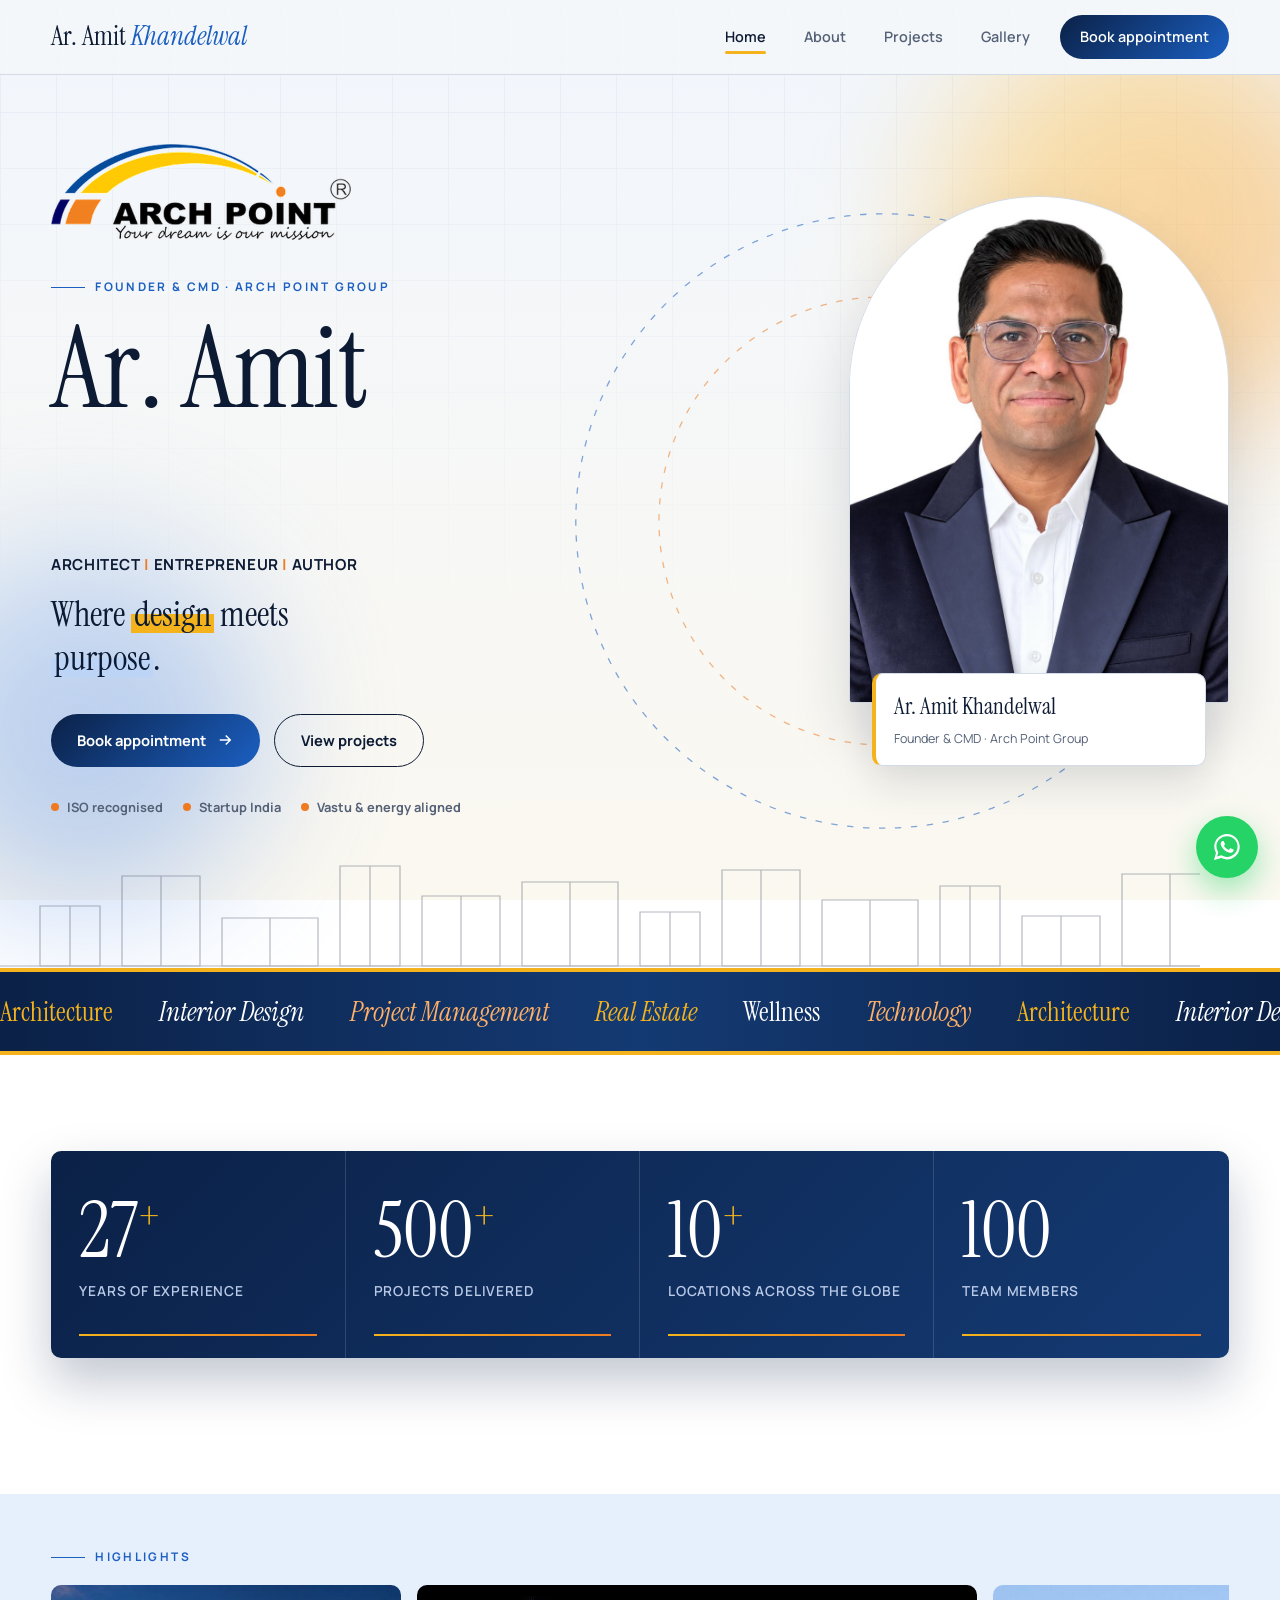
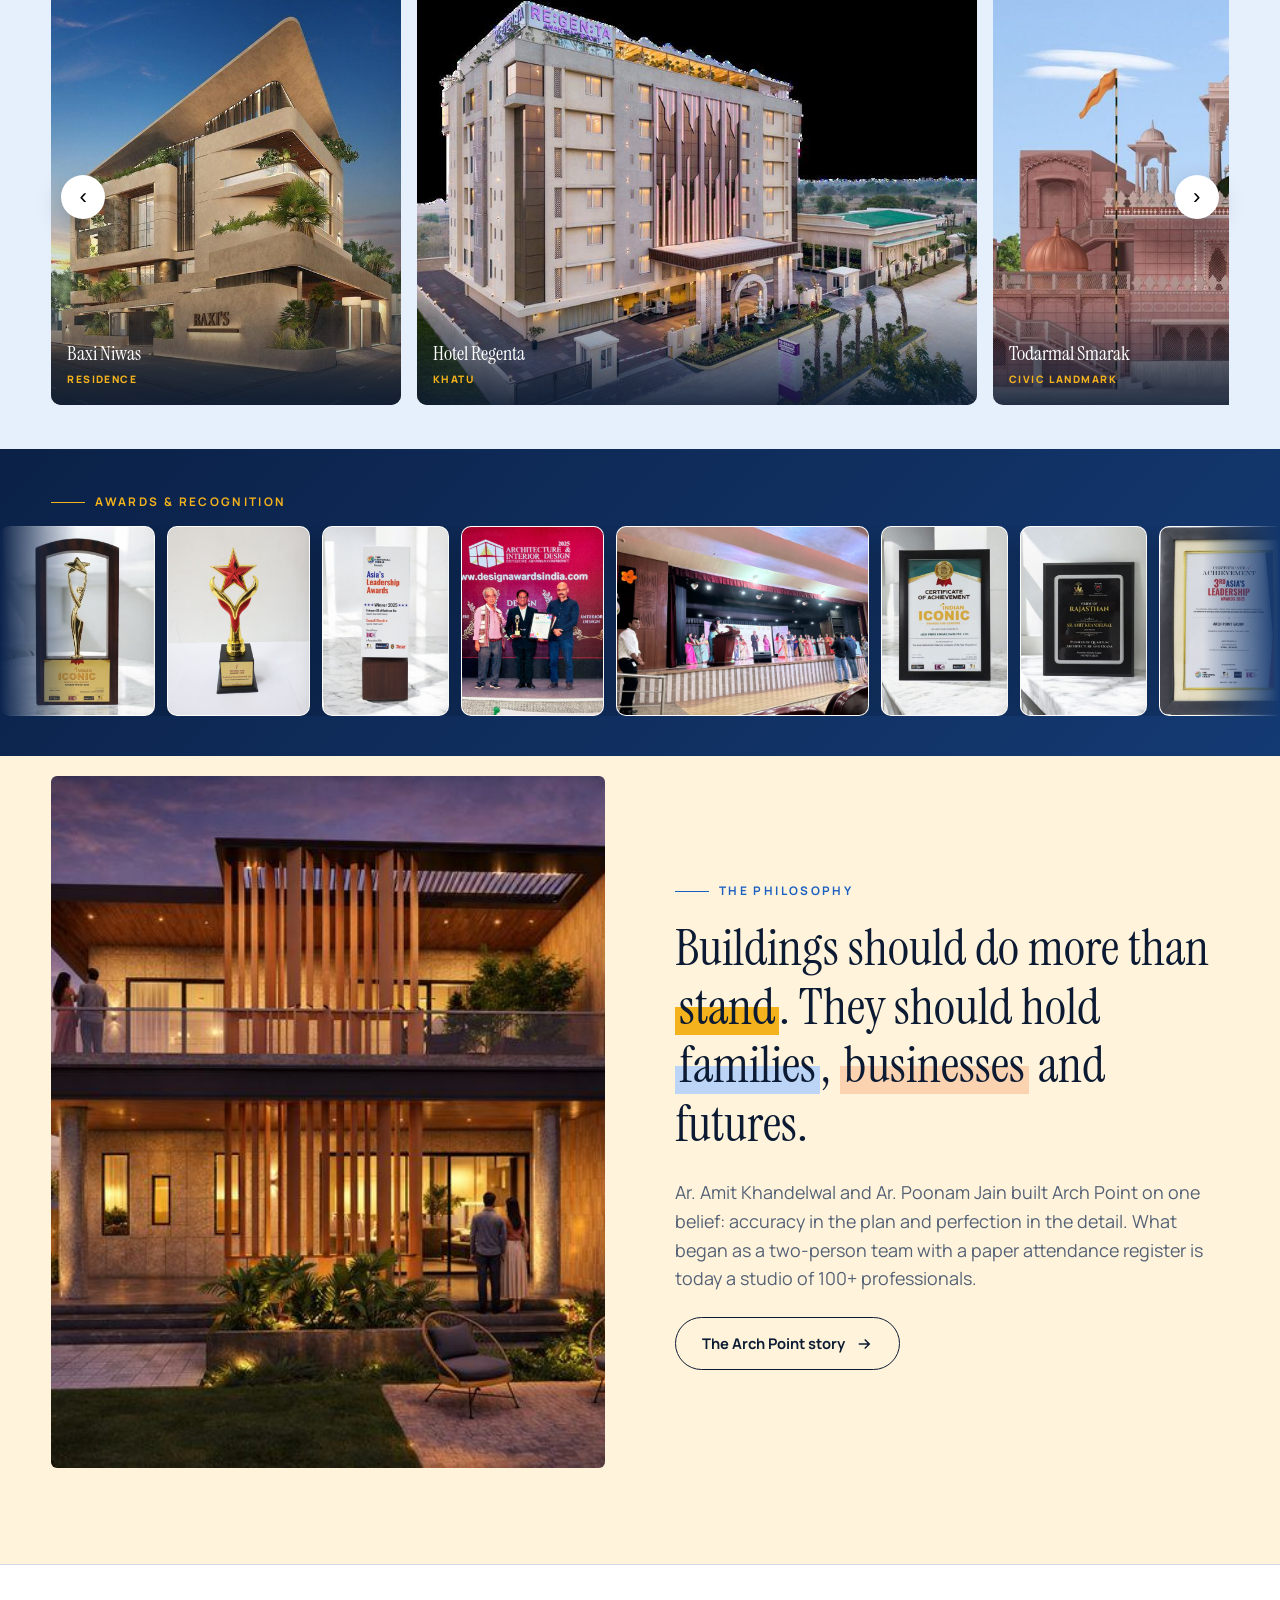
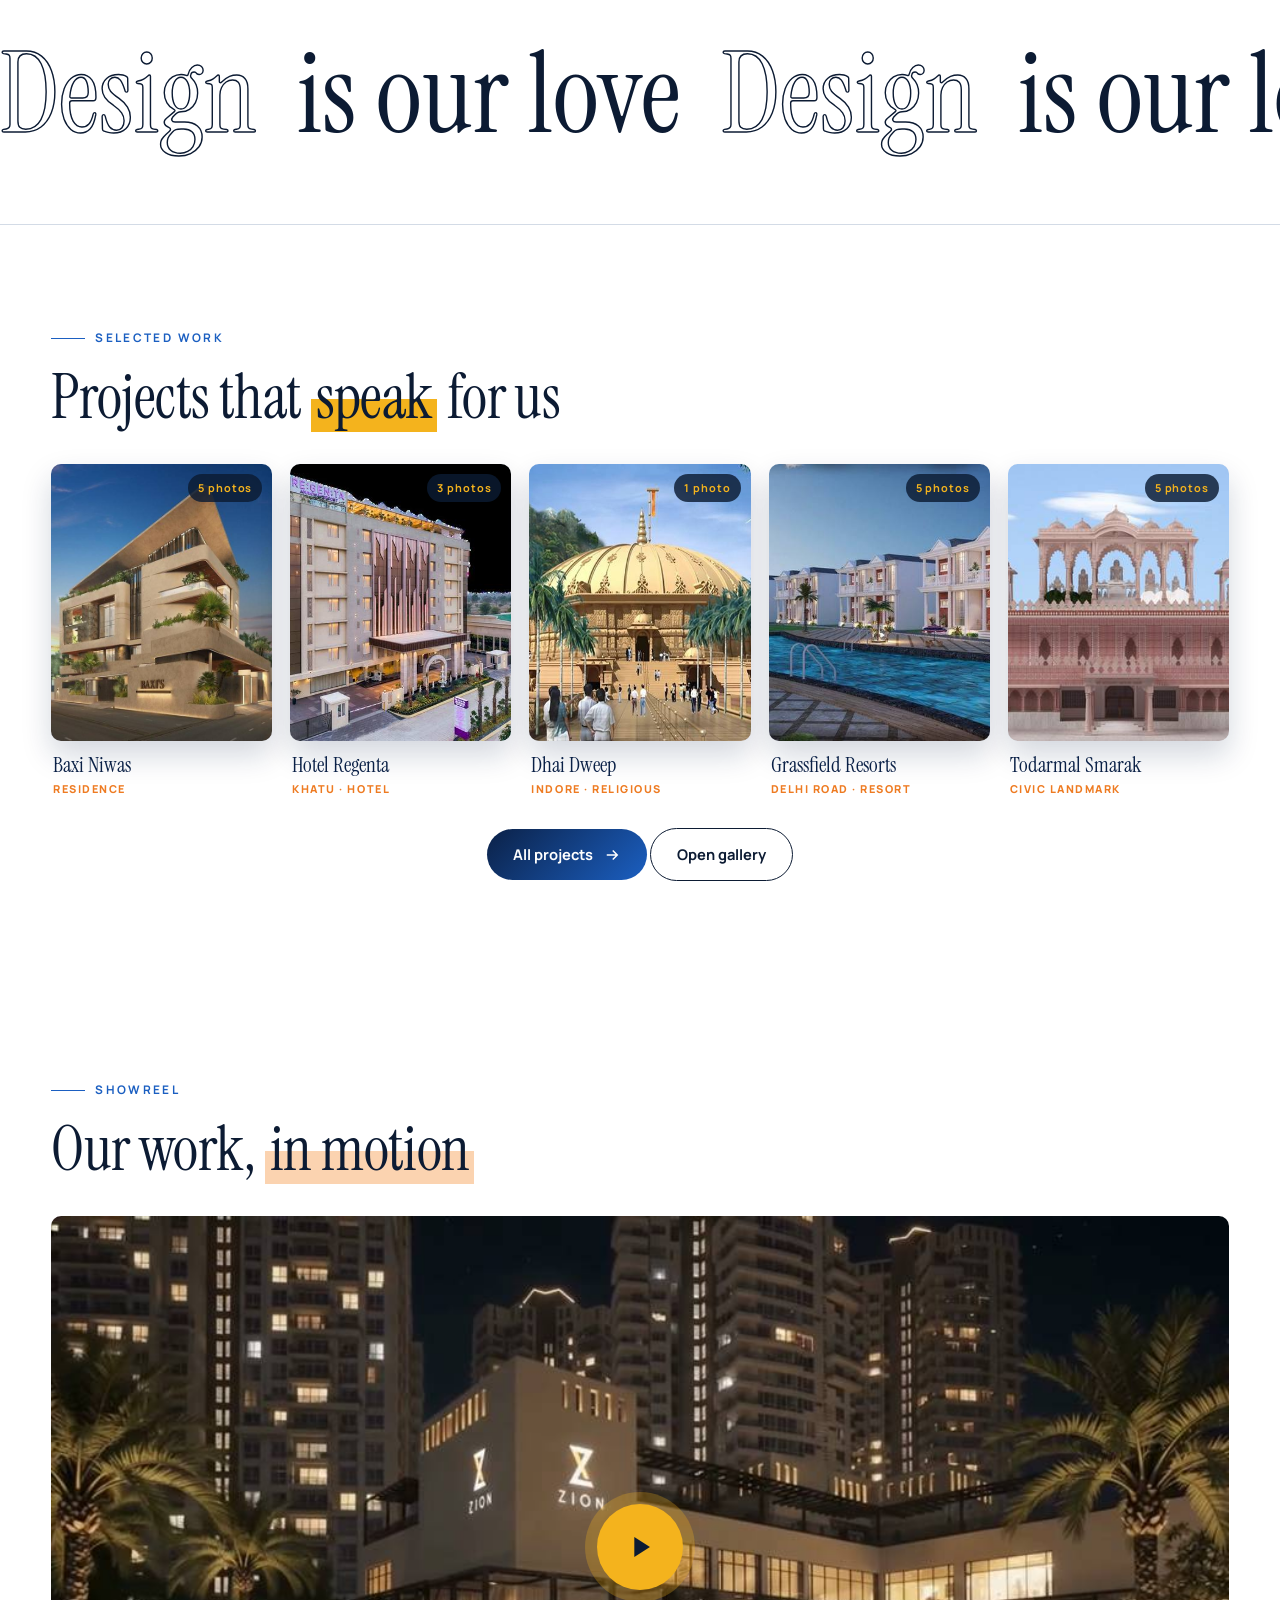
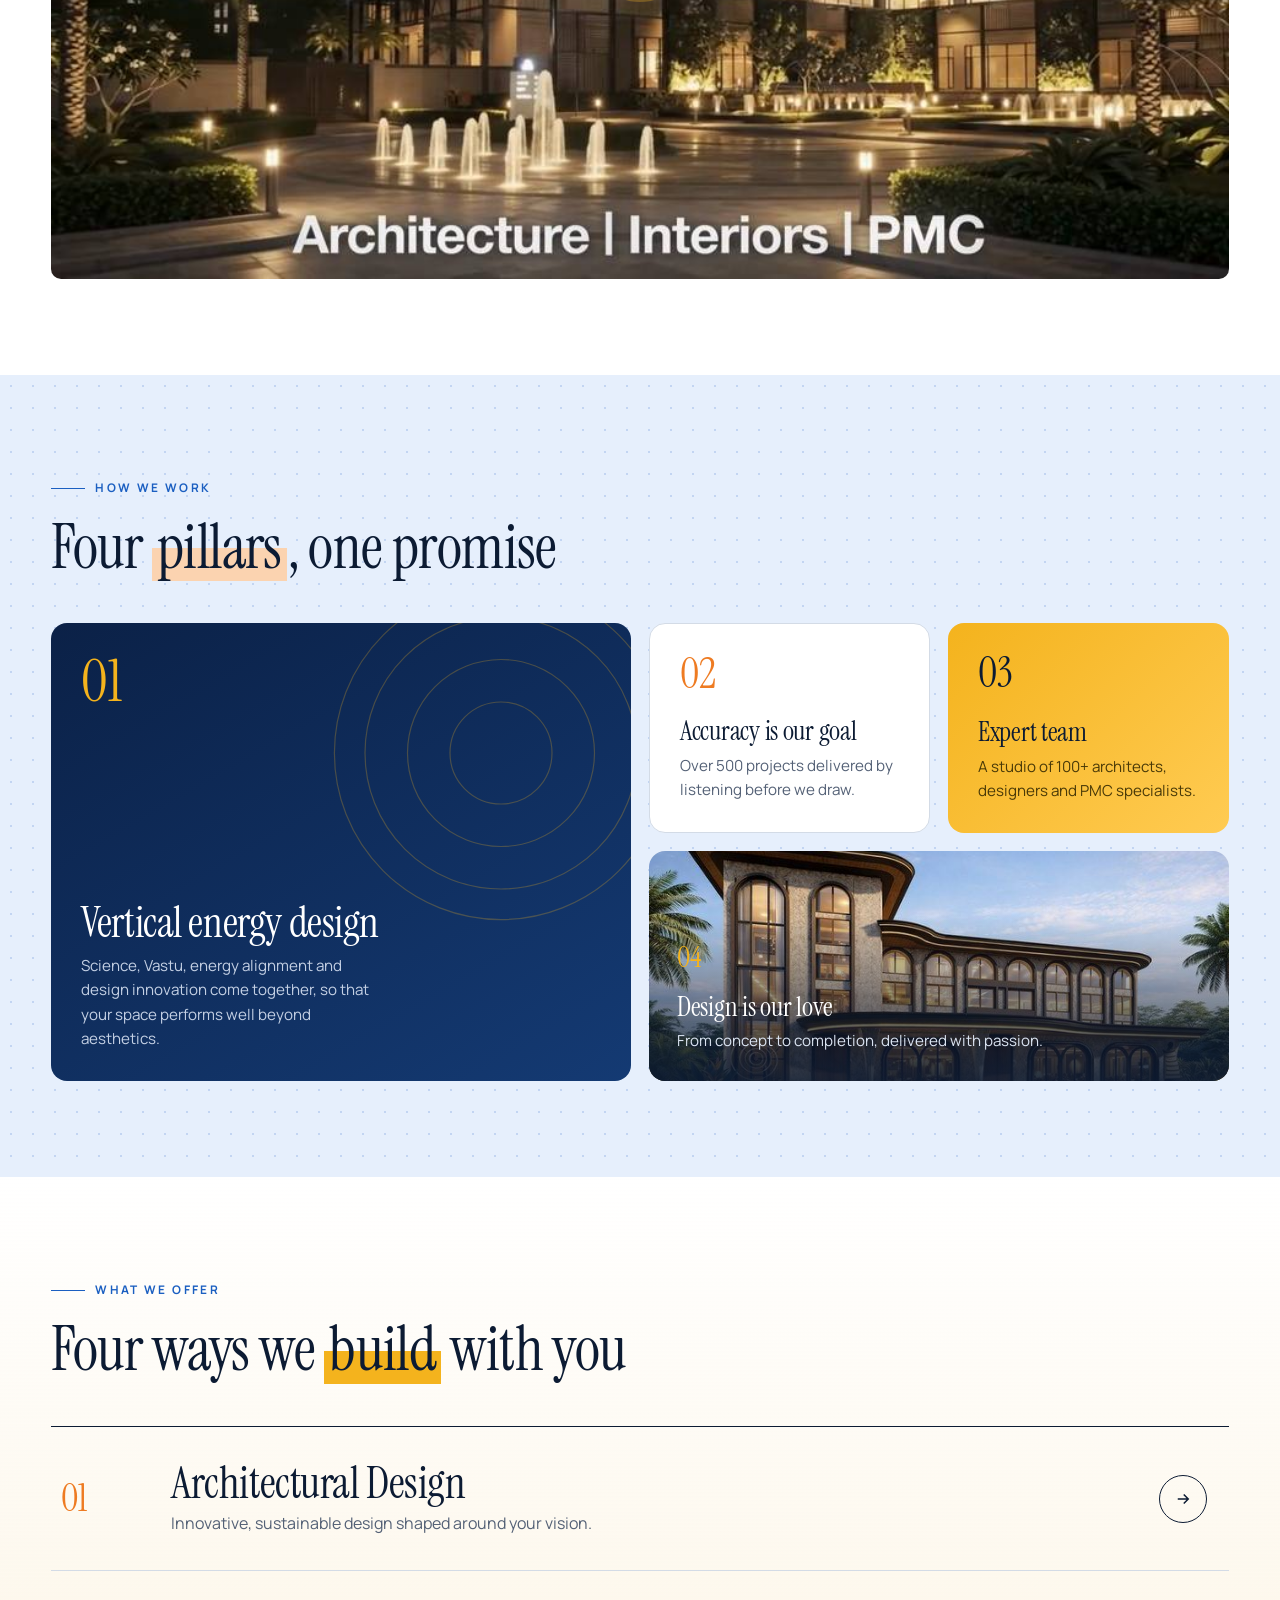
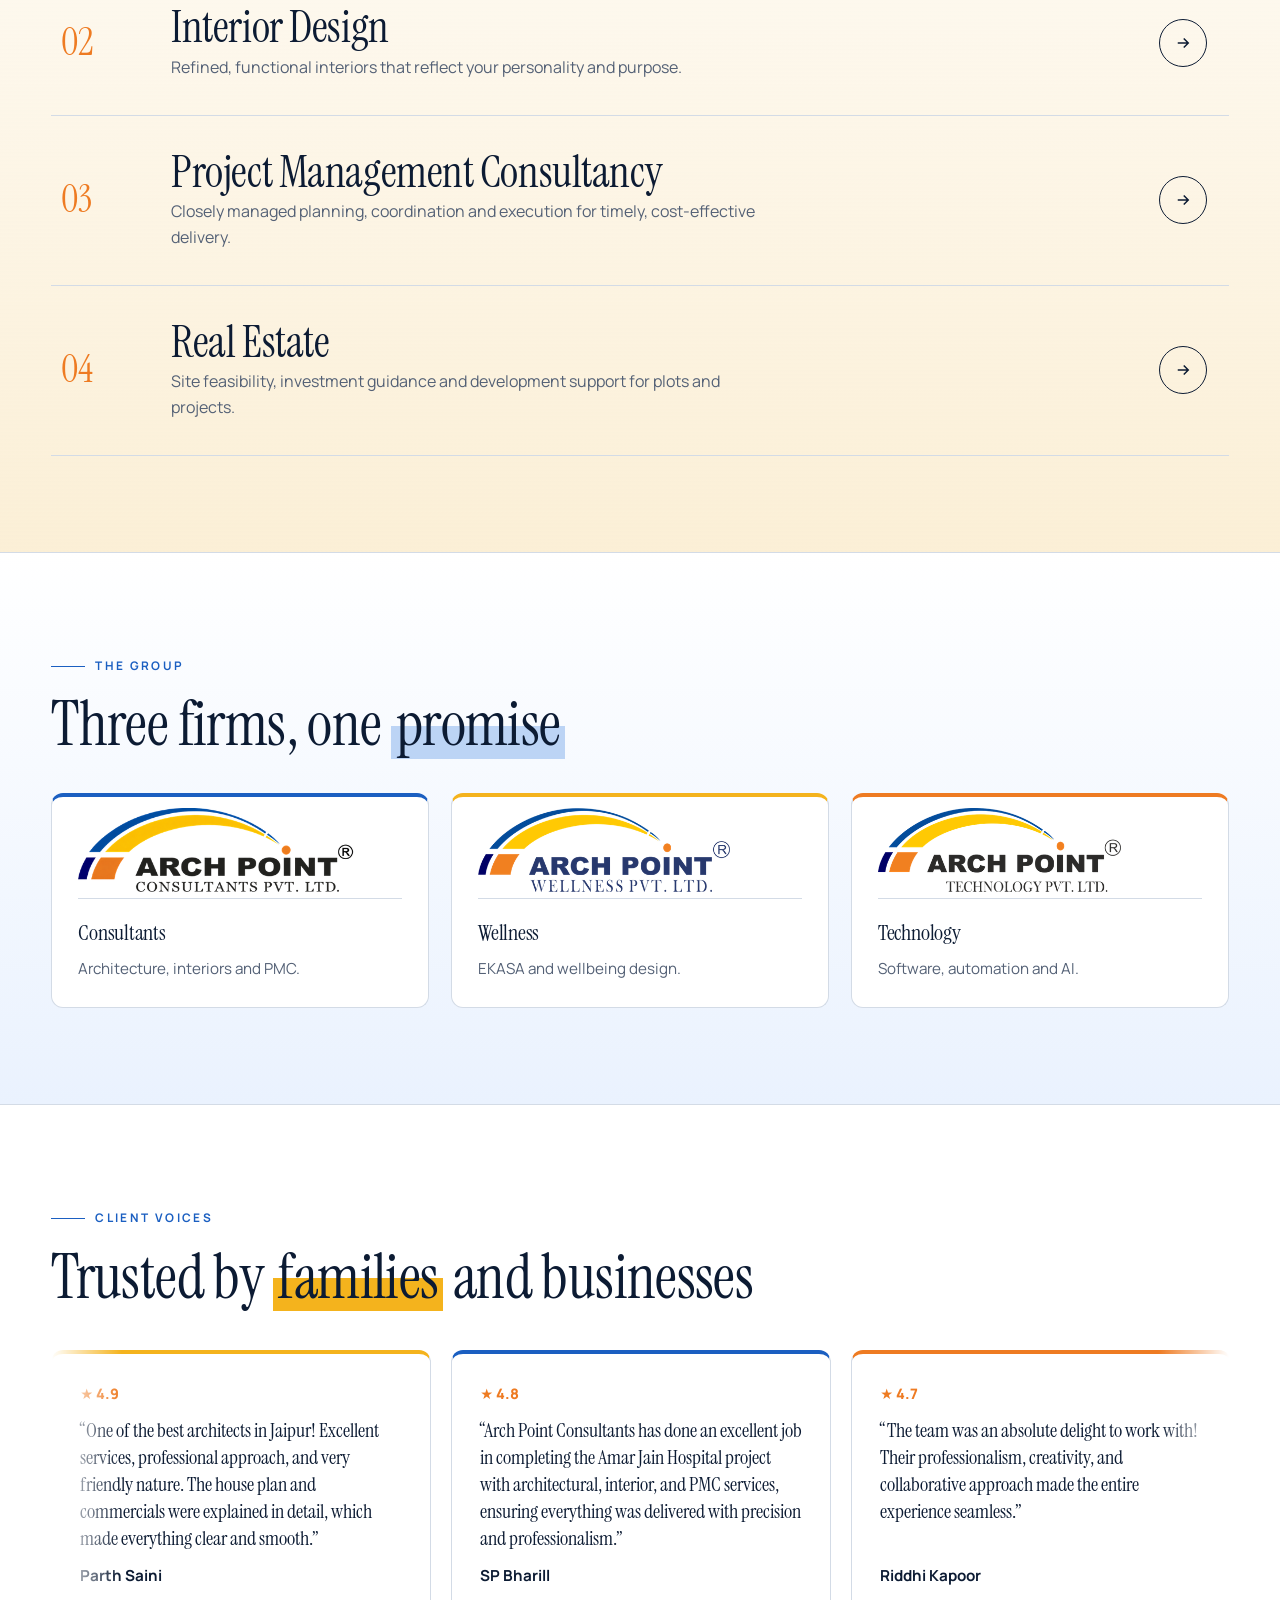
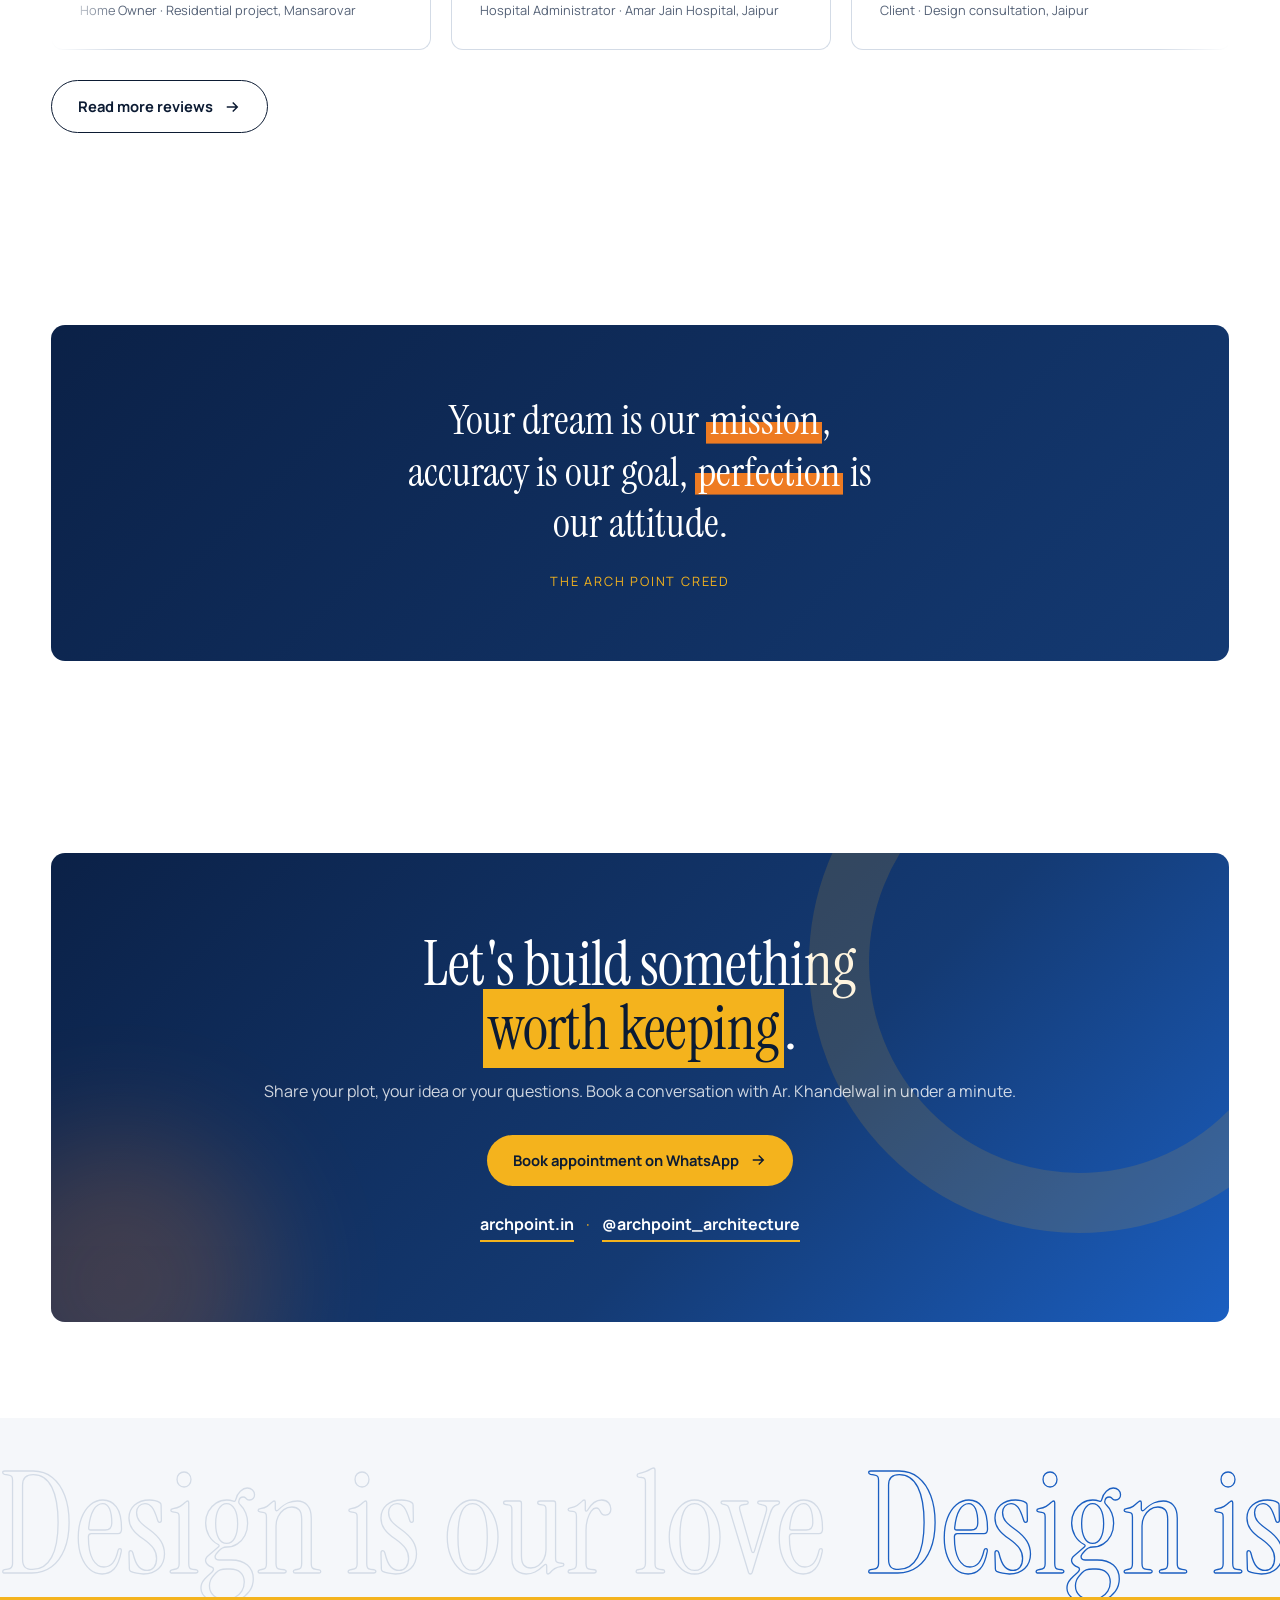
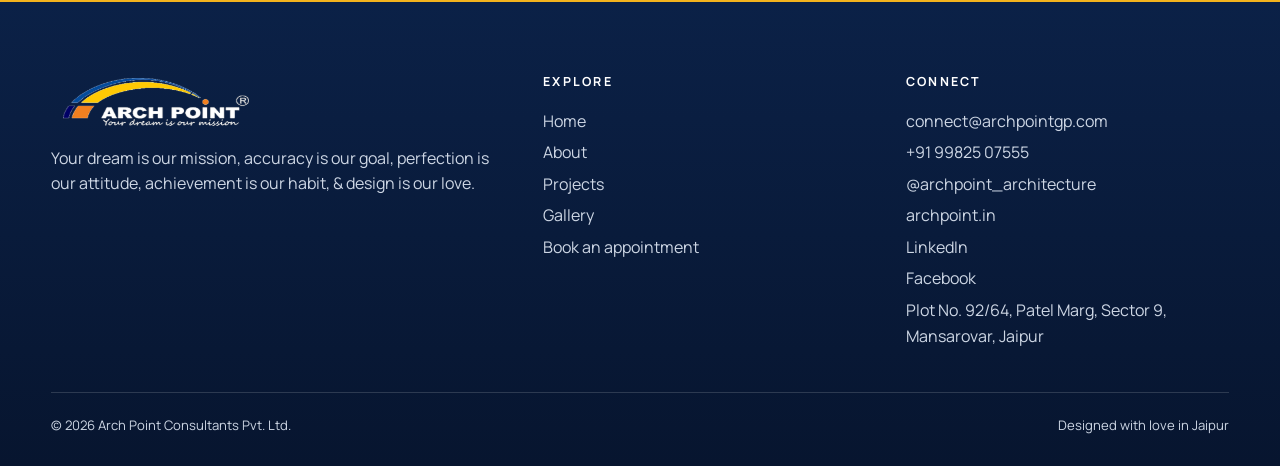
==== commit 2eaefc87: "Richer colour pass: navy sections, warm cream/sand tints, stronger contrast Co-Authored-By: Claude S" ====
--- a/index.html
+++ b/index.html
@@ -1,4 +1,4 @@
-<!DOCTYPE html><html lang="en"><head><meta charset="utf-8"><meta name="viewport" content="width=device-width,initial-scale=1"><title>Ar. Amit Khandelwal | Founder & CMD, Arch Point Group</title><meta name="description" content="Portfolio of Ar. Amit Khandelwal, Founder & CMD of Arch Point Group, Jaipur. Architecture, interiors, PMC, real estate and wellness."><meta name="color-scheme" content="light"><link rel="preconnect" href="https://fonts.googleapis.com"><link rel="preconnect" href="https://fonts.gstatic.com" crossorigin><link href="https://fonts.googleapis.com/css2?family=Instrument+Serif:ital@0;1&family=Manrope:wght@400;500;600;700;800&display=swap" rel="stylesheet"><link rel="icon" href="assets/img/logo-apcl.png"><link rel="stylesheet" href="css/site.css?v=48fd881d"></head><body><header class="nav"><div class="wrap"><a class="brand" href="index.html"><span class="bn">Ar. Amit <i>Khandelwal</i></span></a>
+<!DOCTYPE html><html lang="en"><head><meta charset="utf-8"><meta name="viewport" content="width=device-width,initial-scale=1"><title>Ar. Amit Khandelwal | Founder & CMD, Arch Point Group</title><meta name="description" content="Portfolio of Ar. Amit Khandelwal, Founder & CMD of Arch Point Group, Jaipur. Architecture, interiors, PMC, real estate and wellness."><meta name="color-scheme" content="light"><link rel="preconnect" href="https://fonts.googleapis.com"><link rel="preconnect" href="https://fonts.gstatic.com" crossorigin><link href="https://fonts.googleapis.com/css2?family=Instrument+Serif:ital@0;1&family=Manrope:wght@400;500;600;700;800&display=swap" rel="stylesheet"><link rel="icon" href="assets/img/logo-apcl.png"><link rel="stylesheet" href="css/site.css?v=d703478c"></head><body><header class="nav"><div class="wrap"><a class="brand" href="index.html"><span class="bn">Ar. Amit <i>Khandelwal</i></span></a>
 <button class="burger" aria-label="Menu"><i></i><i></i></button><nav class="menu"><a href="index.html" class=on>Home</a><a href="about.html">About</a><a href="projects.html">Projects</a><a href="gallery.html">Gallery</a><a class="btn" href="contact.html">Book appointment</a></nav></div></header><main><section class="hero"><div class="wrap"><div>
 <img class="plogo hl1" src="assets/img/logo-primary.png" alt="Arch Point Consultants Pvt. Ltd. - Your dream is our mission">
 <div class="eyebrow">Founder &amp; CMD &middot; Arch Point Group</div>
--- a/css/site.css
+++ b/css/site.css
@@ -438,3 +438,42 @@
 @media(max-width:520px){.hlsec .cs{height:240px}.hrow a{height:140px}}
 @media(prefers-reduced-motion:reduce){.hrow{animation:none}.hmar{overflow-x:auto;-webkit-mask-image:none;mask-image:none}}
 .hlsec{padding-bottom:24px}.awsec{padding-top:0}
+
+/* ===== richer colour pass: same palette, deeper navy, warm tints ===== */
+:root{--navy:#0B2147;--navy2:#143A73;--sky:#E6EFFC;--cream:#FFF4DB;--sand:#FBEFD6}
+body{background:linear-gradient(180deg,#F1F6FD 0%,#FBF8F0 100%) fixed}
+.btn{background:linear-gradient(135deg,var(--navy),var(--blue))}
+.btn:hover{background:linear-gradient(135deg,var(--orange),var(--yellow));color:var(--ink);box-shadow:0 12px 26px rgba(238,123,34,.3)}
+.btn.ghost{background:transparent;color:var(--ink)}.btn.ghost:hover{background:var(--ink);color:#fff}
+.ctab .btn{background:var(--yellow);color:var(--ink)}.ctab .btn:hover{background:#fff}
+.hero .blob.b1{background:linear-gradient(135deg,#FFD66B,#F7A24A);opacity:.55}
+.hero .blob.b2{background:linear-gradient(135deg,#8DB6F2,#5E8FE0);opacity:.45}
+.hero h1 .n2{background:linear-gradient(90deg,var(--blue),#0B3C91);-webkit-background-clip:text;background-clip:text;-webkit-text-fill-color:transparent;color:var(--blue)}
+.ticker{background:linear-gradient(90deg,var(--navy),var(--navy2),var(--navy));border-block:4px solid var(--yellow)}
+.ticker span:nth-child(3n+1){color:var(--yellow)}.ticker span:nth-child(3n+2){color:#fff}.ticker span:nth-child(3n){color:#FFB066;font-style:italic}
+.numbers{background:linear-gradient(135deg,var(--navy),var(--navy2));border:0;box-shadow:0 24px 50px rgba(11,33,71,.25)}
+.numbers div{border-color:rgba(255,255,255,.14)}
+.numbers b{color:#fff}.numbers b sup,.numbers div:nth-child(-n+3) b:after{color:var(--yellow)}
+.numbers small{color:#B9C9E6}.numbers div:after{background:linear-gradient(90deg,var(--yellow),var(--orange))}
+.pagehead{background:linear-gradient(180deg,var(--sky),transparent 90%)}
+.hlsec{background:var(--sky);padding:46px 0 40px;margin-top:40px}
+.awsec{background:linear-gradient(135deg,var(--navy),var(--navy2));padding:36px 0 40px}
+.awsec .eyebrow{color:var(--yellow)}.awsec .eyebrow:before{background:var(--yellow)}
+.hrow img{border-color:rgba(255,255,255,.2);box-shadow:0 10px 24px rgba(0,0,0,.25)}
+section:has(>.wrap.split>.imgrv){background:var(--cream)}
+section:has(.svc){background:linear-gradient(180deg,transparent,var(--sand))}
+section.dots{background-color:var(--sky);background-image:radial-gradient(#C3D5F2 1.2px,transparent 1.2px)}
+section[style*="background:#fff"]{background:linear-gradient(180deg,#fff,#EAF2FE)!important}
+.tc{border-top:4px solid var(--yellow)}.tc:nth-child(3n+2){border-top-color:var(--blue)}.tc:nth-child(3n){border-top-color:var(--orange)}
+.vc .ph{box-shadow:0 14px 30px rgba(11,33,71,.18)}
+.vc .vm b{color:var(--navy)}
+.bx.a{background:linear-gradient(150deg,var(--navy),var(--navy2))}
+.bx.y{background:linear-gradient(135deg,var(--yellow),#FFCB52)}
+.firm{border-top:4px solid var(--blue)}.firm:nth-child(2){border-top-color:var(--yellow)}.firm:nth-child(3){border-top-color:var(--orange)}
+.ctab{background:linear-gradient(135deg,var(--navy),var(--navy2) 60%,#1B5FC1)}
+.ctab:after{content:"";position:absolute;width:300px;height:300px;border-radius:50%;background:var(--orange);opacity:.22;filter:blur(60px);left:-80px;bottom:-110px}
+.quote{background:linear-gradient(135deg,var(--navy),var(--navy2))}
+footer{background:linear-gradient(180deg,var(--navy),#07152F);border-top:5px solid var(--yellow)}
+.filters button.on,.tabs button.on{background:linear-gradient(135deg,var(--navy),var(--blue));color:#fff;border-color:transparent}
+.cs figcaption span,.vc .ph em{color:var(--yellow)}
+.eyebrow{color:var(--blue)}
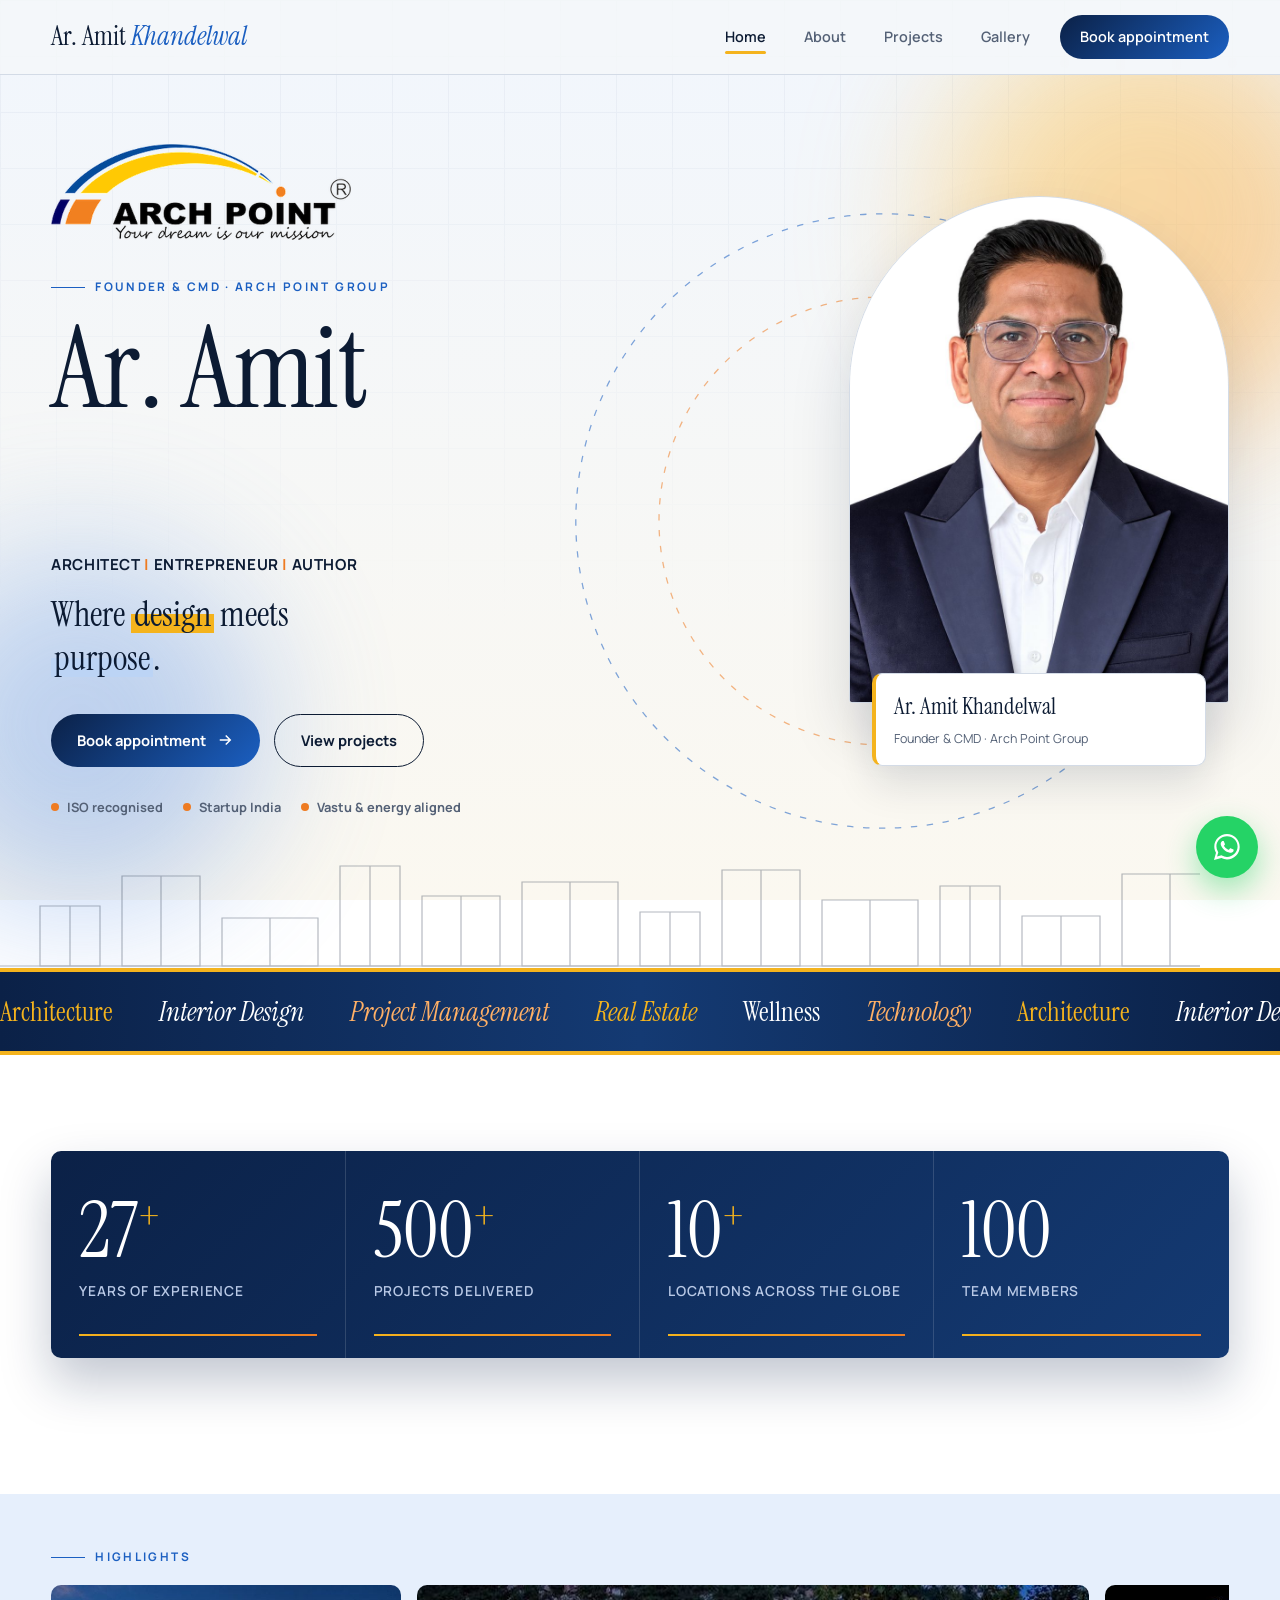
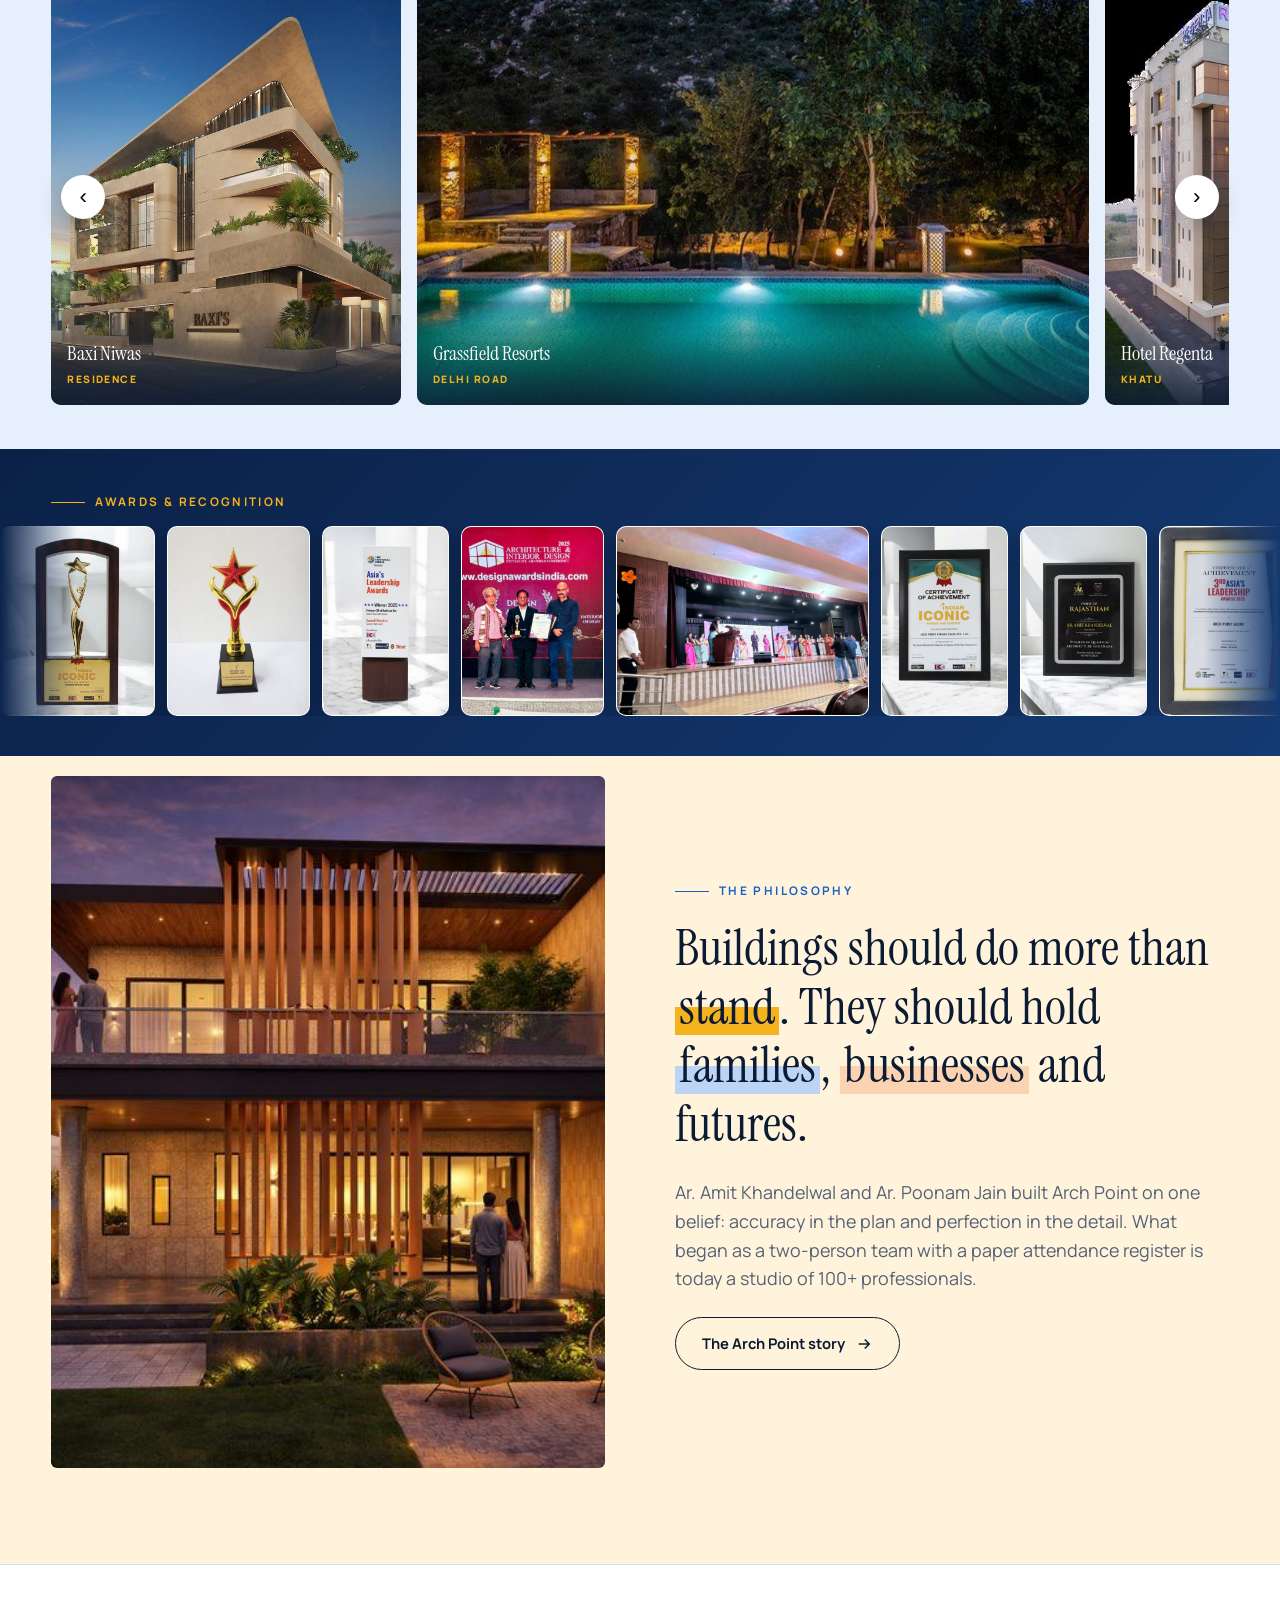
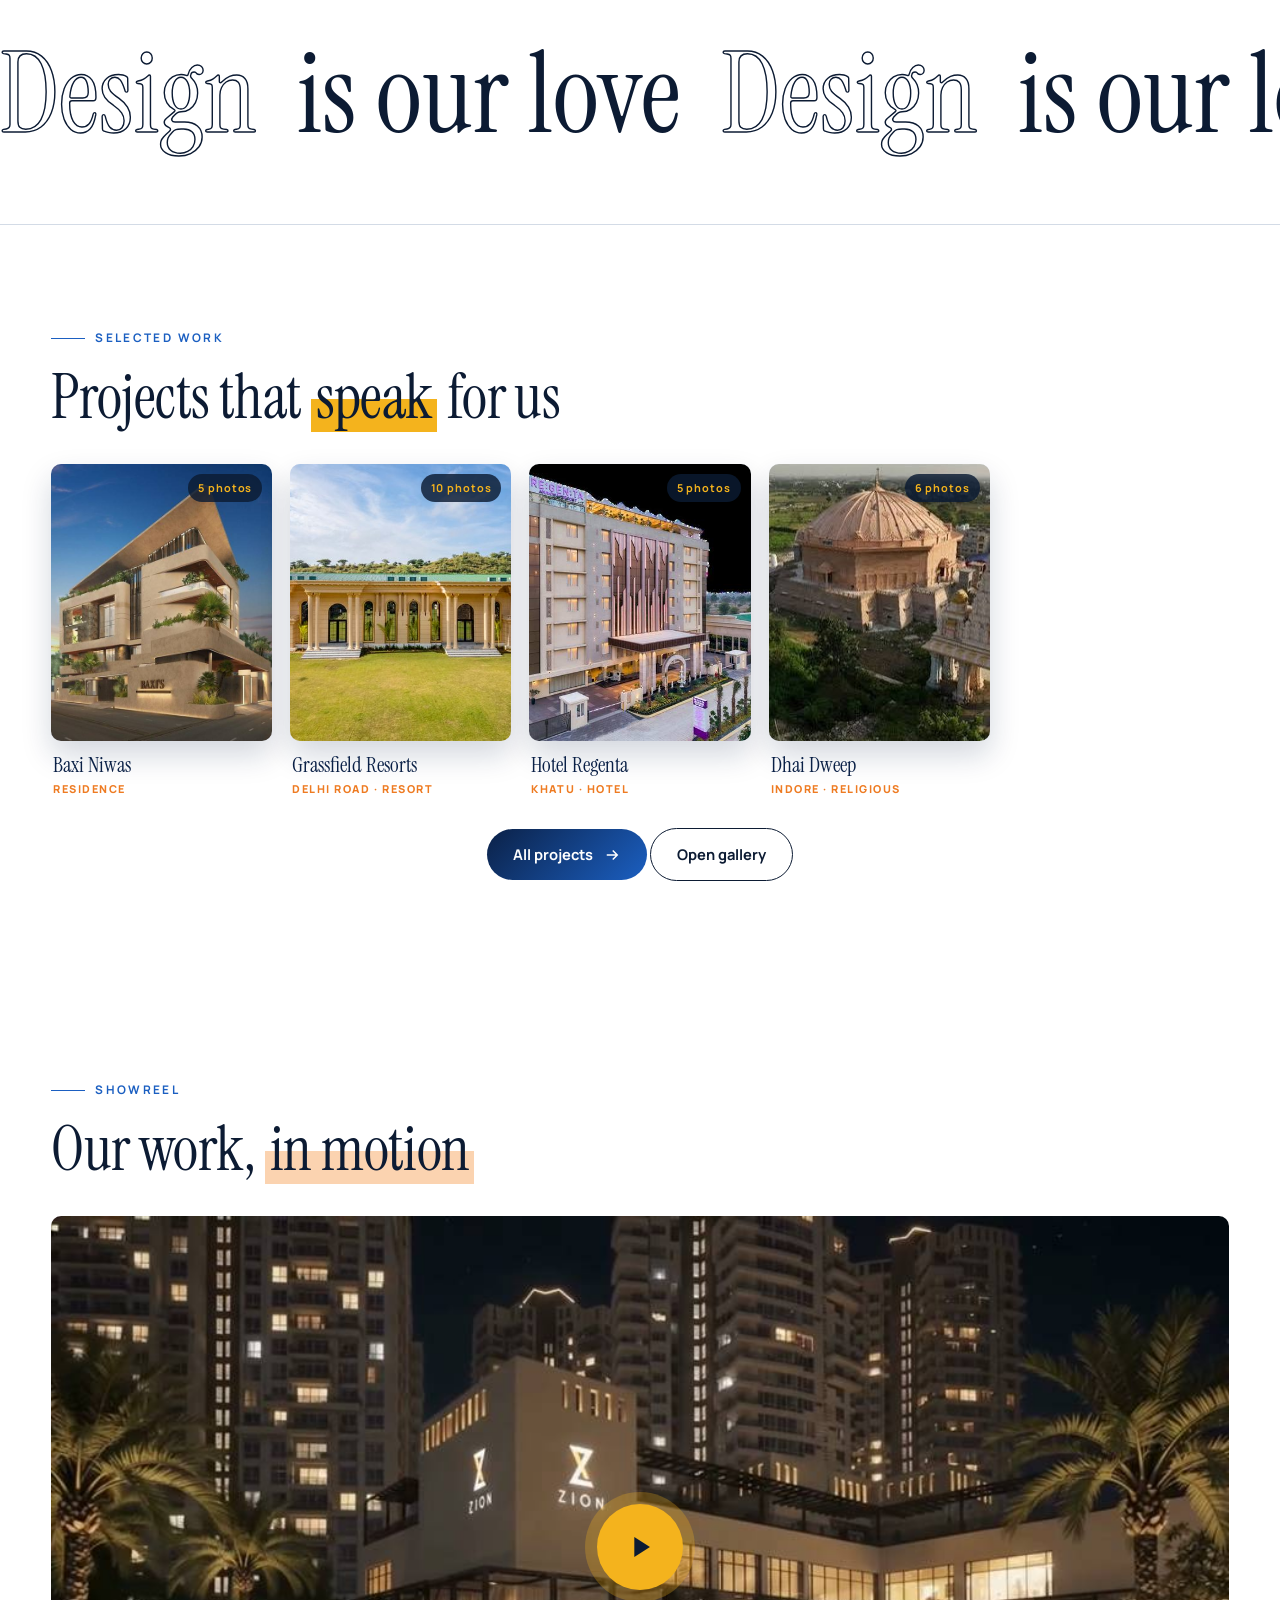
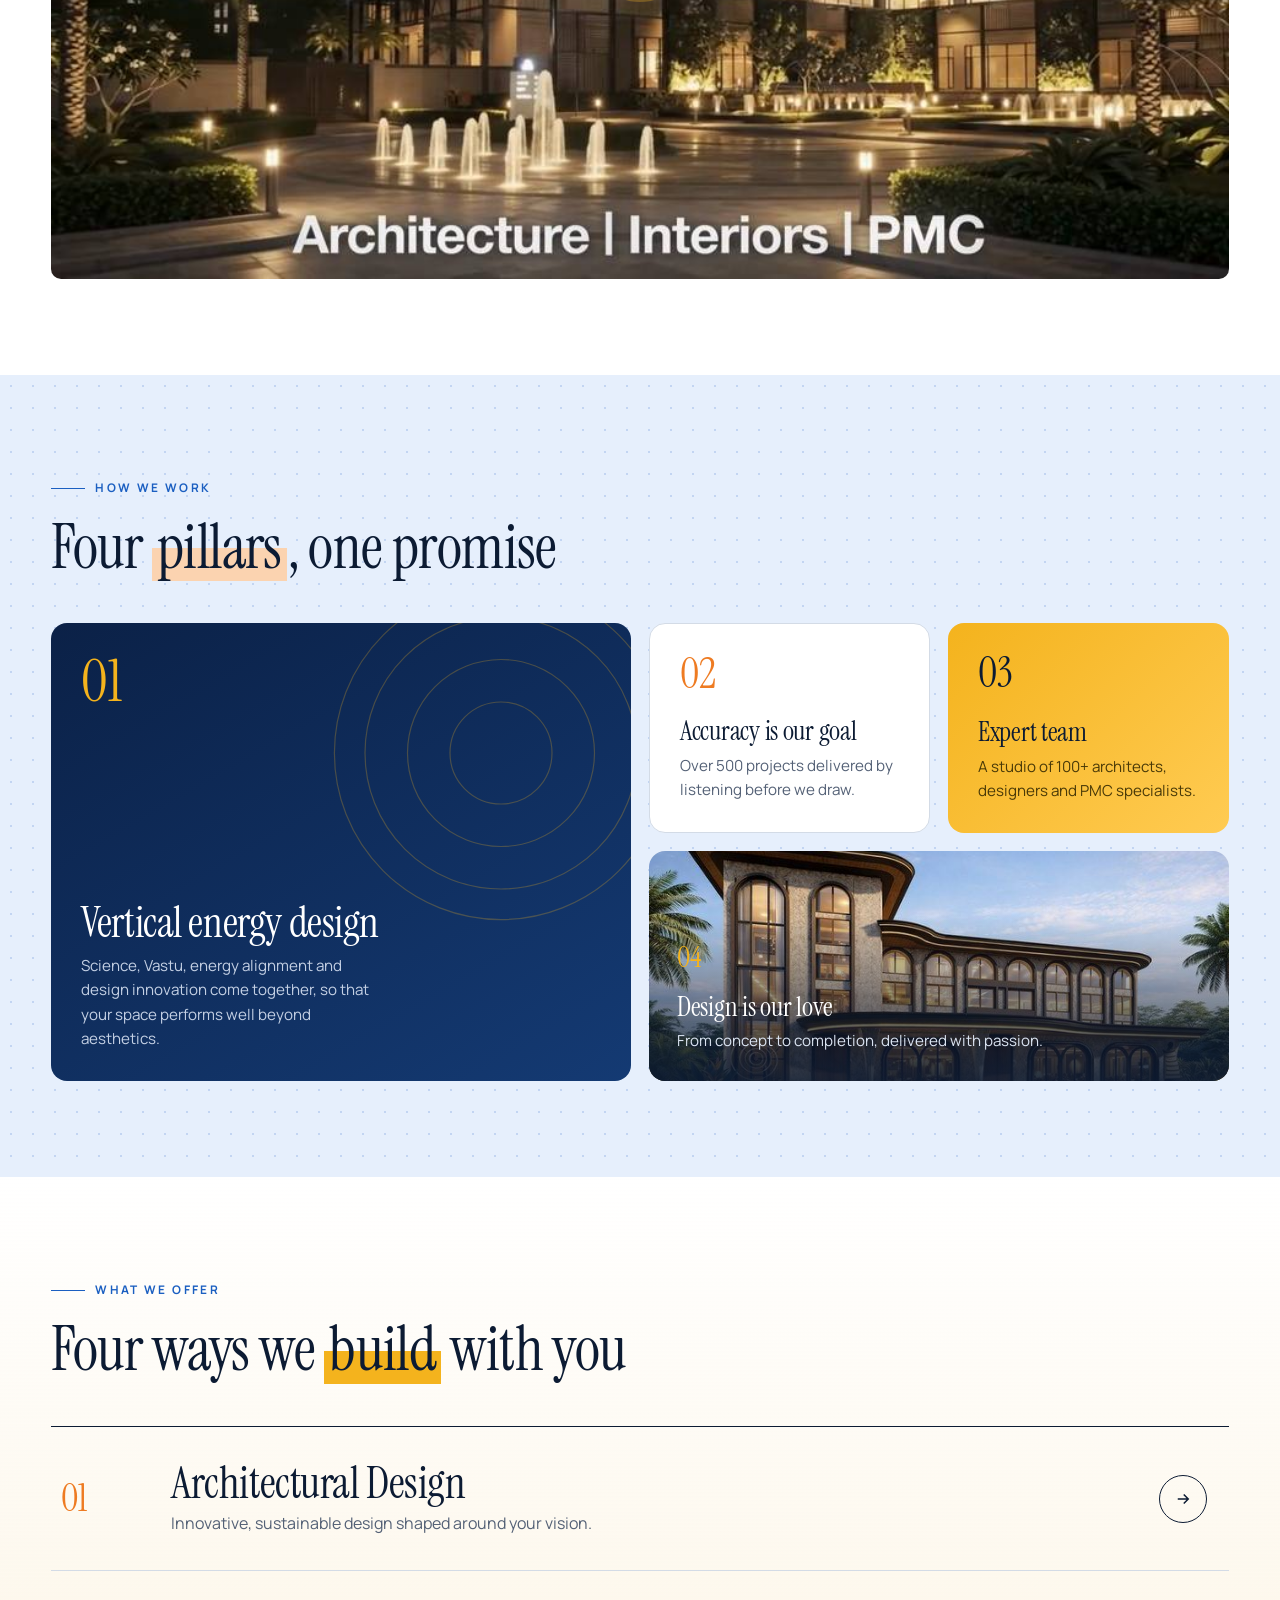
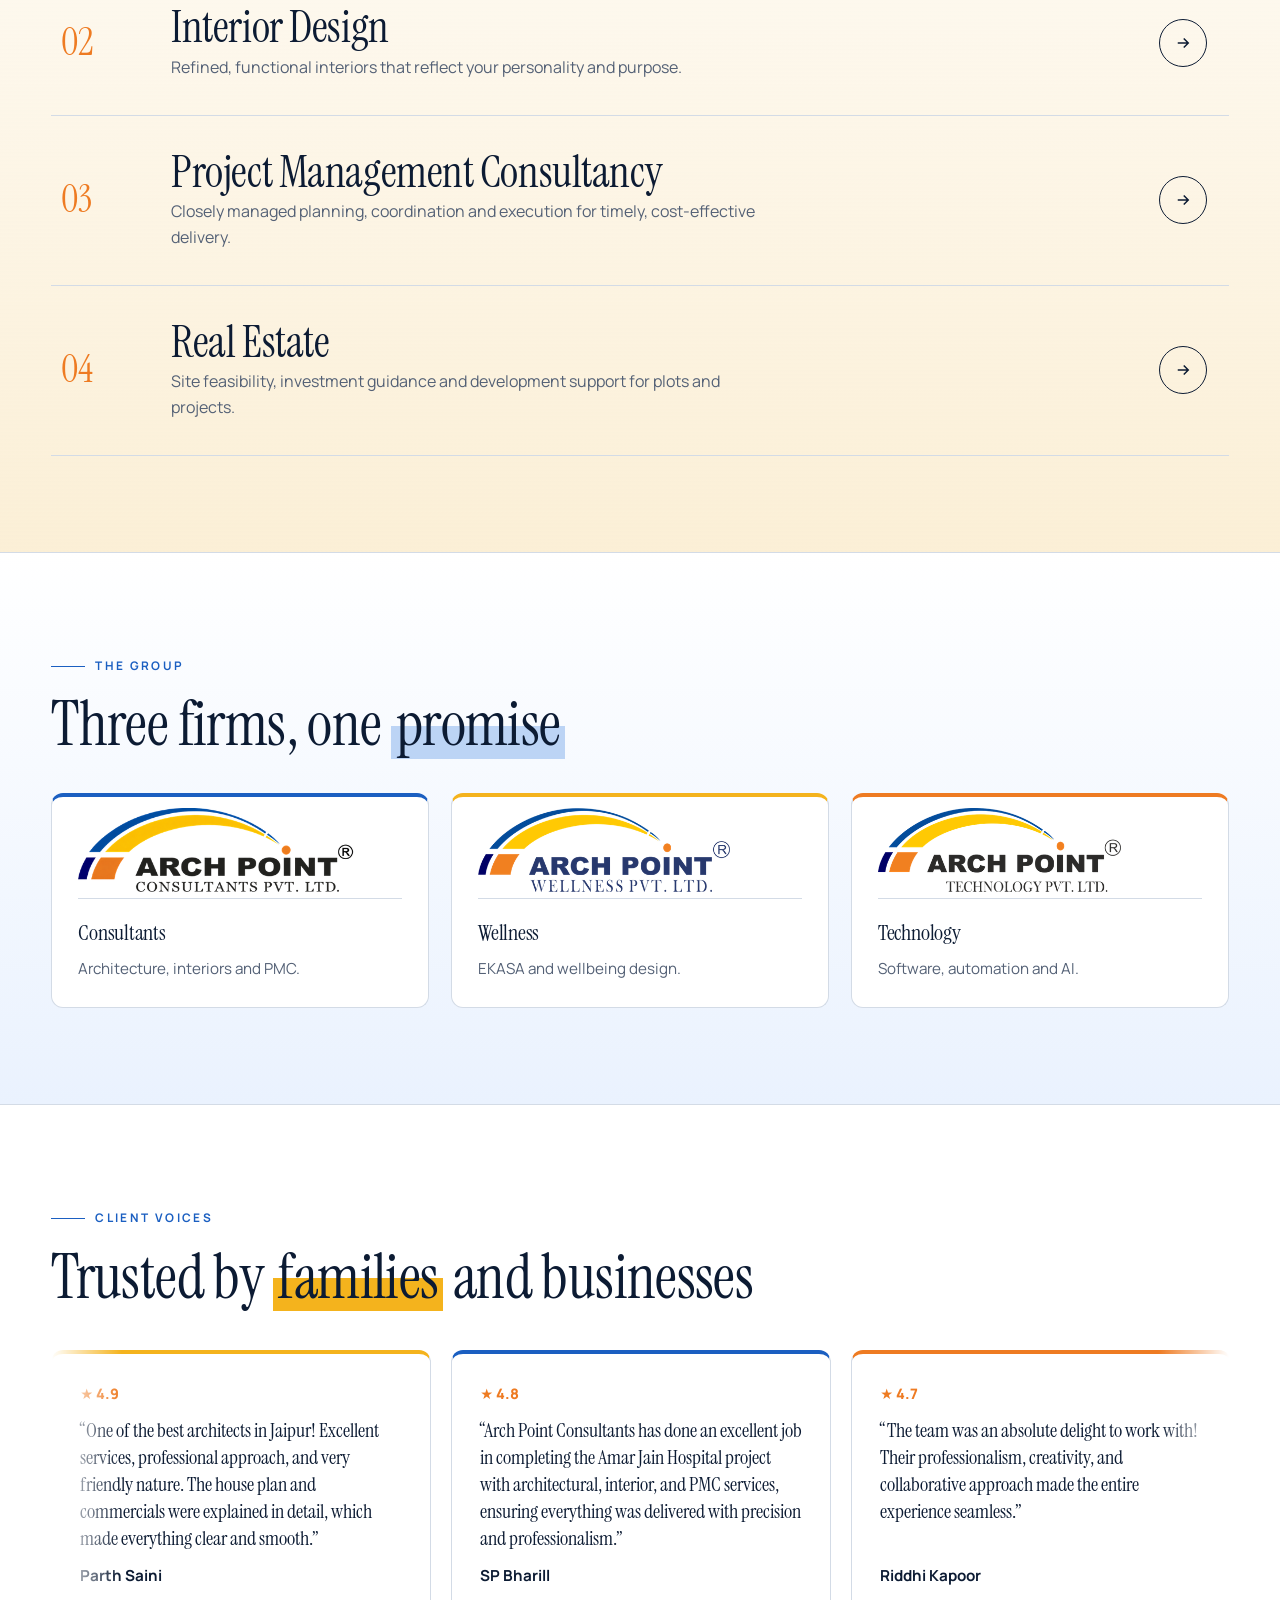
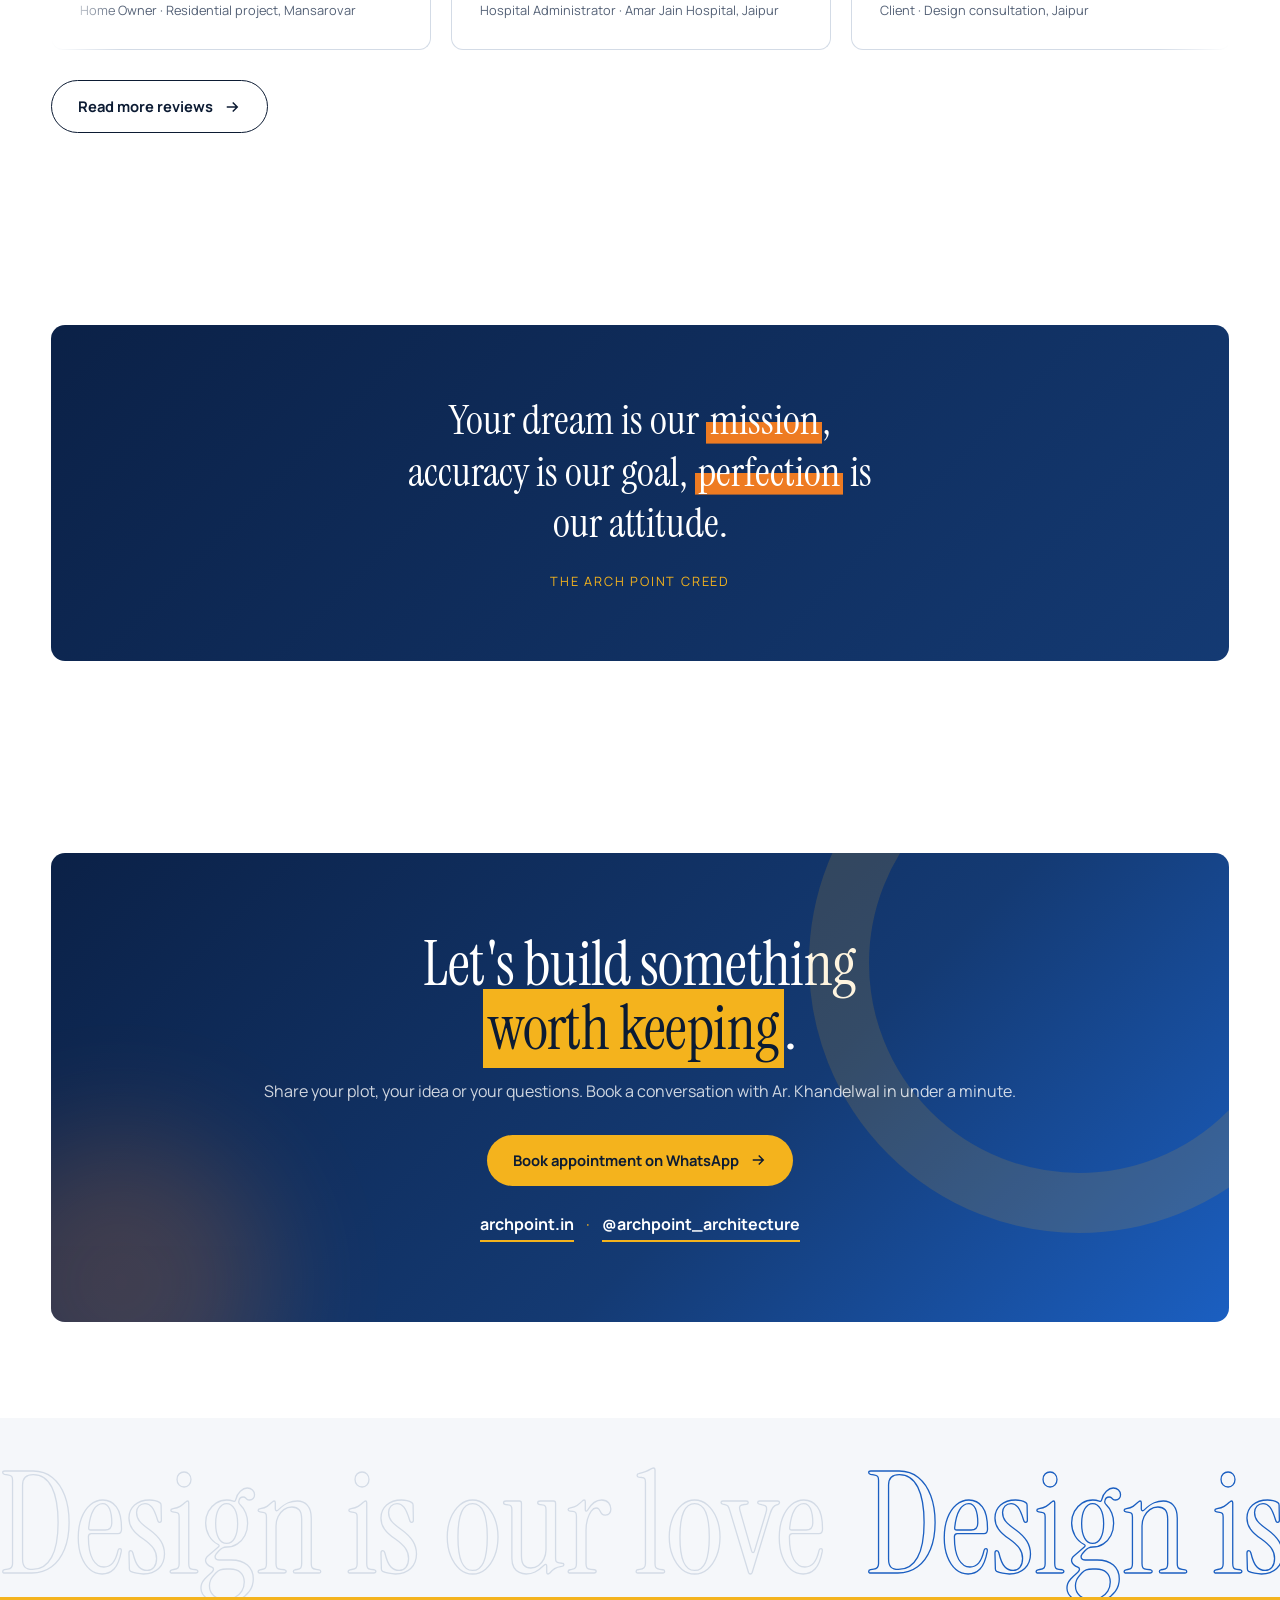
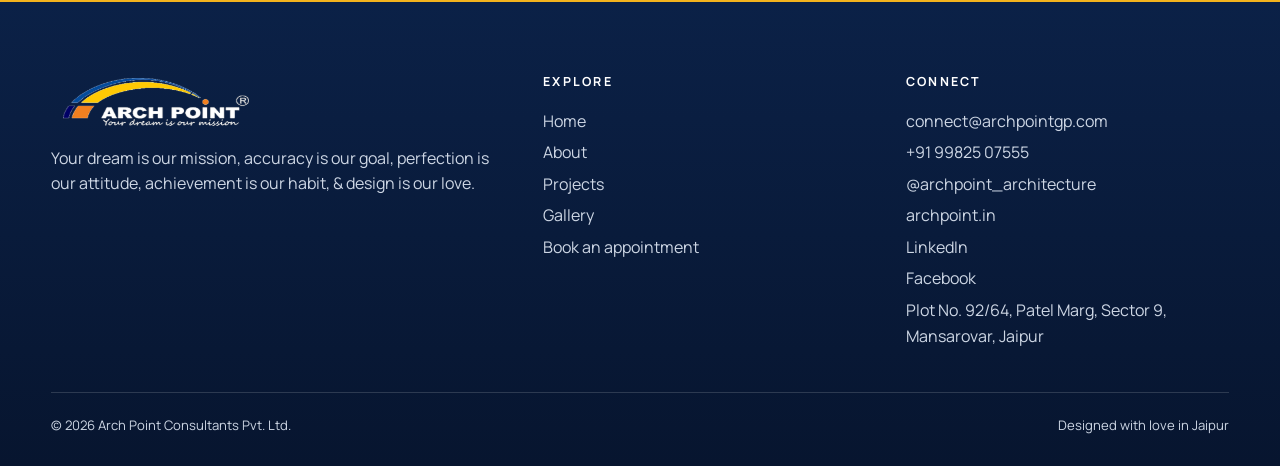
==== commit 6d71a934: "Projects: front-porch covers, more project photos (Grassfield, Amar Jain, Todarmal, Dhai Dweep, Rege" ====
--- a/index.html
+++ b/index.html
@@ -10,12 +10,12 @@
 <div class="plate"><b>Ar. Amit Khandelwal</b><span>Founder &amp; CMD &middot; Arch Point Group</span></div></div></div><div class="blob b1"></div><div class="blob b2"></div><svg class="orbit" viewBox="0 0 200 200"><circle cx="100" cy="100" r="96"/><circle cx="100" cy="100" r="70"/></svg><div id="elev"></div></section>
 <div class="ticker"><div><span>Architecture</span><span>Interior Design</span><span>Project Management</span><span>Real Estate</span><span>Wellness</span><span>Technology</span><span>Architecture</span><span>Interior Design</span><span>Project Management</span><span>Real Estate</span><span>Wellness</span><span>Technology</span></div></div>
 <section><div class="wrap"><div class="numbers"><div><b data-n="27">0</b><small>Years of experience</small></div><div><b data-n="500">0</b><small>Projects delivered</small></div><div><b data-n="10">0</b><small>Locations across the globe</small></div><div><b data-n="100">0</b><small>Team members</small></div></div></div></section>
-<section class="hlsec"><div class="wrap"><div class="eyebrow">Highlights</div><div class="car"><div class="strip"><figure class="cs" style="--r:0.833" data-t="Baxi Niwas" data-k="Residence" tabindex="0"><img src="assets/img/baxi-exterior.jpg" data-full="assets/img/baxi-exterior.jpg" alt="Baxi Niwas" loading="lazy" decoding="async"><figcaption><b>Baxi Niwas</b><span>Residence</span></figcaption></figure><figure class="cs" style="--r:1.333" data-t="Hotel Regenta" data-k="Khatu" tabindex="0"><img src="assets/img/regenta-exterior.jpg" data-full="assets/img/regenta-exterior.jpg" alt="Hotel Regenta" loading="lazy" decoding="async"><figcaption><b>Hotel Regenta</b><span>Khatu</span></figcaption></figure><figure class="cs" style="--r:1.600" data-t="Todarmal Smarak" data-k="Civic landmark" tabindex="0"><img src="assets/img/todarmal-render.jpg" data-full="assets/img/todarmal-render.jpg" alt="Todarmal Smarak" loading="lazy" decoding="async"><figcaption><b>Todarmal Smarak</b><span>Civic landmark</span></figcaption></figure><figure class="cs" style="--r:1.600" data-t="Grassfield Resorts" data-k="Delhi Road" tabindex="0"><img src="assets/img/grassfield-night.jpg" data-full="assets/img/grassfield-night.jpg" alt="Grassfield Resorts" loading="lazy" decoding="async"><figcaption><b>Grassfield Resorts</b><span>Delhi Road</span></figcaption></figure><figure class="cs" style="--r:1.501" data-t="The Arch Point family" data-k="100+ professionals" tabindex="0"><img src="assets/img/team.jpg" data-full="assets/img/team.jpg" alt="The Arch Point family" loading="lazy" decoding="async"><figcaption><b>The Arch Point family</b><span>100+ professionals</span></figcaption></figure></div><button class="cb cp" type="button" aria-label="Previous">&lsaquo;</button><button class="cb cn" type="button" aria-label="Next">&rsaquo;</button></div></div></section>
+<section class="hlsec"><div class="wrap"><div class="eyebrow">Highlights</div><div class="car"><div class="strip"><figure class="cs" style="--r:0.833" data-t="Baxi Niwas" data-k="Residence" tabindex="0"><img src="assets/img/baxi-exterior.jpg" data-full="assets/img/baxi-exterior.jpg" alt="Baxi Niwas" loading="lazy" decoding="async"><figcaption><b>Baxi Niwas</b><span>Residence</span></figcaption></figure><figure class="cs" style="--r:1.600" data-t="Grassfield Resorts" data-k="Delhi Road" tabindex="0"><img src="assets/img/grassfield-night.jpg" data-full="assets/img/grassfield-night.jpg" alt="Grassfield Resorts" loading="lazy" decoding="async"><figcaption><b>Grassfield Resorts</b><span>Delhi Road</span></figcaption></figure><figure class="cs" style="--r:1.333" data-t="Hotel Regenta" data-k="Khatu" tabindex="0"><img src="assets/img/regenta-exterior.jpg" data-full="assets/img/regenta-exterior.jpg" alt="Hotel Regenta" loading="lazy" decoding="async"><figcaption><b>Hotel Regenta</b><span>Khatu</span></figcaption></figure><figure class="cs" style="--r:1.600" data-t="Dhai Dweep" data-k="Indore" tabindex="0"><img src="assets/img/dhai-aerial.jpg" data-full="assets/img/dhai-aerial.jpg" alt="Dhai Dweep" loading="lazy" decoding="async"><figcaption><b>Dhai Dweep</b><span>Indore</span></figcaption></figure><figure class="cs" style="--r:1.501" data-t="The Arch Point family" data-k="100+ professionals" tabindex="0"><img src="assets/img/team.jpg" data-full="assets/img/team.jpg" alt="The Arch Point family" loading="lazy" decoding="async"><figcaption><b>The Arch Point family</b><span>100+ professionals</span></figcaption></figure></div><button class="cb cp" type="button" aria-label="Previous">&lsaquo;</button><button class="cb cn" type="button" aria-label="Next">&rsaquo;</button></div></div></section>
 <section class="awsec"><div class="wrap"><div class="eyebrow">Awards &amp; recognition</div></div><div class="hmar rv" aria-label="Awards and achievements"><div class="hrow"><a href="gallery.html#achievements"><img src="assets/img/t/ach-iibl-trophy.jpg" alt="IIBL Award 2024" loading="lazy" decoding="async"></a><a href="gallery.html#achievements"><img src="assets/img/t/ach-national-icon-trophy.jpg" alt="National Icon Award 2025" loading="lazy" decoding="async"></a><a href="gallery.html#achievements"><img src="assets/img/t/ach-asia-leadership-trophy.jpg" alt="Asia&#x27;s Leadership Awards" loading="lazy" decoding="async"></a><a href="gallery.html#achievements"><img src="assets/img/t/award-2025.jpg" alt="Excellence Awards 2025" loading="lazy" decoding="async"></a><a href="gallery.html#achievements"><img src="assets/img/t/ach-womens-day-stage.jpg" alt="Women&#x27;s Day felicitation" loading="lazy" decoding="async"></a><a href="gallery.html#achievements"><img src="assets/img/t/ach-iibl-certificate.jpg" alt="Most Admired Architecture Company" loading="lazy" decoding="async"></a><a href="gallery.html#achievements"><img src="assets/img/t/ach-pride-of-rajasthan.jpg" alt="Pride of Rajasthan" loading="lazy" decoding="async"></a><a href="gallery.html#achievements"><img src="assets/img/t/ach-asia-leadership-certificate.jpg" alt="3rd Asia&#x27;s Leadership Awards" loading="lazy" decoding="async"></a><a href="gallery.html#achievements"><img src="assets/img/t/ach-national-icon-certificate.jpg" alt="National Icon Awards 2025" loading="lazy" decoding="async"></a><a href="gallery.html#achievements" aria-hidden="true" tabindex="-1"><img src="assets/img/t/ach-iibl-trophy.jpg" alt="" loading="lazy" decoding="async"></a><a href="gallery.html#achievements" aria-hidden="true" tabindex="-1"><img src="assets/img/t/ach-national-icon-trophy.jpg" alt="" loading="lazy" decoding="async"></a><a href="gallery.html#achievements" aria-hidden="true" tabindex="-1"><img src="assets/img/t/ach-asia-leadership-trophy.jpg" alt="" loading="lazy" decoding="async"></a><a href="gallery.html#achievements" aria-hidden="true" tabindex="-1"><img src="assets/img/t/award-2025.jpg" alt="" loading="lazy" decoding="async"></a><a href="gallery.html#achievements" aria-hidden="true" tabindex="-1"><img src="assets/img/t/ach-womens-day-stage.jpg" alt="" loading="lazy" decoding="async"></a><a href="gallery.html#achievements" aria-hidden="true" tabindex="-1"><img src="assets/img/t/ach-iibl-certificate.jpg" alt="" loading="lazy" decoding="async"></a><a href="gallery.html#achievements" aria-hidden="true" tabindex="-1"><img src="assets/img/t/ach-pride-of-rajasthan.jpg" alt="" loading="lazy" decoding="async"></a><a href="gallery.html#achievements" aria-hidden="true" tabindex="-1"><img src="assets/img/t/ach-asia-leadership-certificate.jpg" alt="" loading="lazy" decoding="async"></a><a href="gallery.html#achievements" aria-hidden="true" tabindex="-1"><img src="assets/img/t/ach-national-icon-certificate.jpg" alt="" loading="lazy" decoding="async"></a></div></div></section>
 <section style="padding-top:20px"><div class="wrap split"><div class="imgrv rv" style="aspect-ratio:4/5"><img src="assets/img/sangeeta-exterior.jpg" alt="Sangeeta Ji Residence, Ajmer" loading="lazy" decoding="async"></div>
 <div class="rv d1"><div class="eyebrow">The philosophy</div><p class="bigq">Buildings should do more than <mark class="hl">stand</mark>. They should hold <mark class="hl b">families</mark>, <mark class="hl o">businesses</mark> and futures.</p><p class="lead" style="margin:24px 0">Ar. Amit Khandelwal and Ar. Poonam Jain built Arch Point on one belief: accuracy in the plan and perfection in the detail. What began as a two-person team with a paper attendance register is today a studio of 100+ professionals.</p><a class="btn ghost" href="about.html">The Arch Point story <svg width="18" height="18" viewBox="0 0 24 24" fill="none" stroke="currentColor" stroke-width="2"><path d="M5 12h14M13 6l6 6-6 6"/></svg></a></div></div></section>
 <div class="band"><div><span class="outline">Design</span><span>is our love</span><span class="outline">Design</span><span>is our love</span><span class="outline">Design</span><span>is our love</span><span class="outline">Design</span><span>is our love</span></div></div>
-<section><div class="wrap"><div class="eyebrow">Selected work</div><h2 class="rv">Projects that <mark class="hl">speak</mark> for us</h2><div class="vstrip" style="margin-top:34px"><a class="vc rv" href="gallery.html#baxi"><span class="ph"><img src="assets/img/t/baxi-exterior.jpg" alt="Baxi Niwas" loading="lazy" decoding="async"><em>5 photos</em></span><span class="vm"><b>Baxi Niwas</b><small>Residence</small></span></a><a class="vc rv" href="gallery.html#regenta"><span class="ph"><img src="assets/img/t/regenta-exterior.jpg" alt="Hotel Regenta" loading="lazy" decoding="async"><em>3 photos</em></span><span class="vm"><b>Hotel Regenta</b><small>Khatu · Hotel</small></span></a><a class="vc rv" href="gallery.html#dhai"><span class="ph"><img src="assets/img/t/dhai-dweep.jpg" alt="Dhai Dweep" loading="lazy" decoding="async"><em>1 photo</em></span><span class="vm"><b>Dhai Dweep</b><small>Indore · Religious</small></span></a><a class="vc rv" href="gallery.html#grassfield"><span class="ph"><img src="assets/img/t/grassfield-pool.jpg" alt="Grassfield Resorts" loading="lazy" decoding="async"><em>5 photos</em></span><span class="vm"><b>Grassfield Resorts</b><small>Delhi Road · Resort</small></span></a><a class="vc rv" href="gallery.html#todarmal"><span class="ph"><img src="assets/img/t/todarmal-render.jpg" alt="Todarmal Smarak" loading="lazy" decoding="async"><em>5 photos</em></span><span class="vm"><b>Todarmal Smarak</b><small>Civic landmark</small></span></a></div>
+<section><div class="wrap"><div class="eyebrow">Selected work</div><h2 class="rv">Projects that <mark class="hl">speak</mark> for us</h2><div class="vstrip" style="margin-top:34px"><a class="vc rv" href="gallery.html#baxi"><span class="ph"><img src="assets/img/t/baxi-exterior.jpg" alt="Baxi Niwas" loading="lazy" decoding="async"><em>5 photos</em></span><span class="vm"><b>Baxi Niwas</b><small>Residence</small></span></a><a class="vc rv" href="gallery.html#grassfield"><span class="ph"><img src="assets/img/t/grassfield-clubhouse.jpg" alt="Grassfield Resorts" loading="lazy" decoding="async"><em>10 photos</em></span><span class="vm"><b>Grassfield Resorts</b><small>Delhi Road · Resort</small></span></a><a class="vc rv" href="gallery.html#regenta"><span class="ph"><img src="assets/img/t/regenta-exterior.jpg" alt="Hotel Regenta" loading="lazy" decoding="async"><em>5 photos</em></span><span class="vm"><b>Hotel Regenta</b><small>Khatu · Hotel</small></span></a><a class="vc rv" href="gallery.html#dhai"><span class="ph"><img src="assets/img/t/dhai-aerial.jpg" alt="Dhai Dweep" loading="lazy" decoding="async"><em>6 photos</em></span><span class="vm"><b>Dhai Dweep</b><small>Indore · Religious</small></span></a></div>
 <div style="text-align:center;margin-top:30px"><a class="btn" href="projects.html">All projects <svg width="18" height="18" viewBox="0 0 24 24" fill="none" stroke="currentColor" stroke-width="2"><path d="M5 12h14M13 6l6 6-6 6"/></svg></a> <a class="btn ghost" href="gallery.html">Open gallery</a></div></div></section>
 <section><div class="wrap"><div class="eyebrow">Showreel</div><h2 class="rv">Our work, <mark class="hl o">in motion</mark></h2><div class="reel rv" id="reel"><img src="assets/showreel-poster.jpg" alt="Arch Point showreel: architecture, interiors and PMC" loading="lazy" decoding="async"><button class="rp" type="button" aria-label="Play showreel"><svg width="34" height="34" viewBox="0 0 24 24" fill="currentColor"><path d="M8 5v14l11-7z"/></svg></button></div></div></section>
 <section class="dots"><div class="wrap"><div class="eyebrow">How we work</div><h2 class="rv">Four <mark class="hl o">pillars</mark>, one promise</h2><div class="bento">
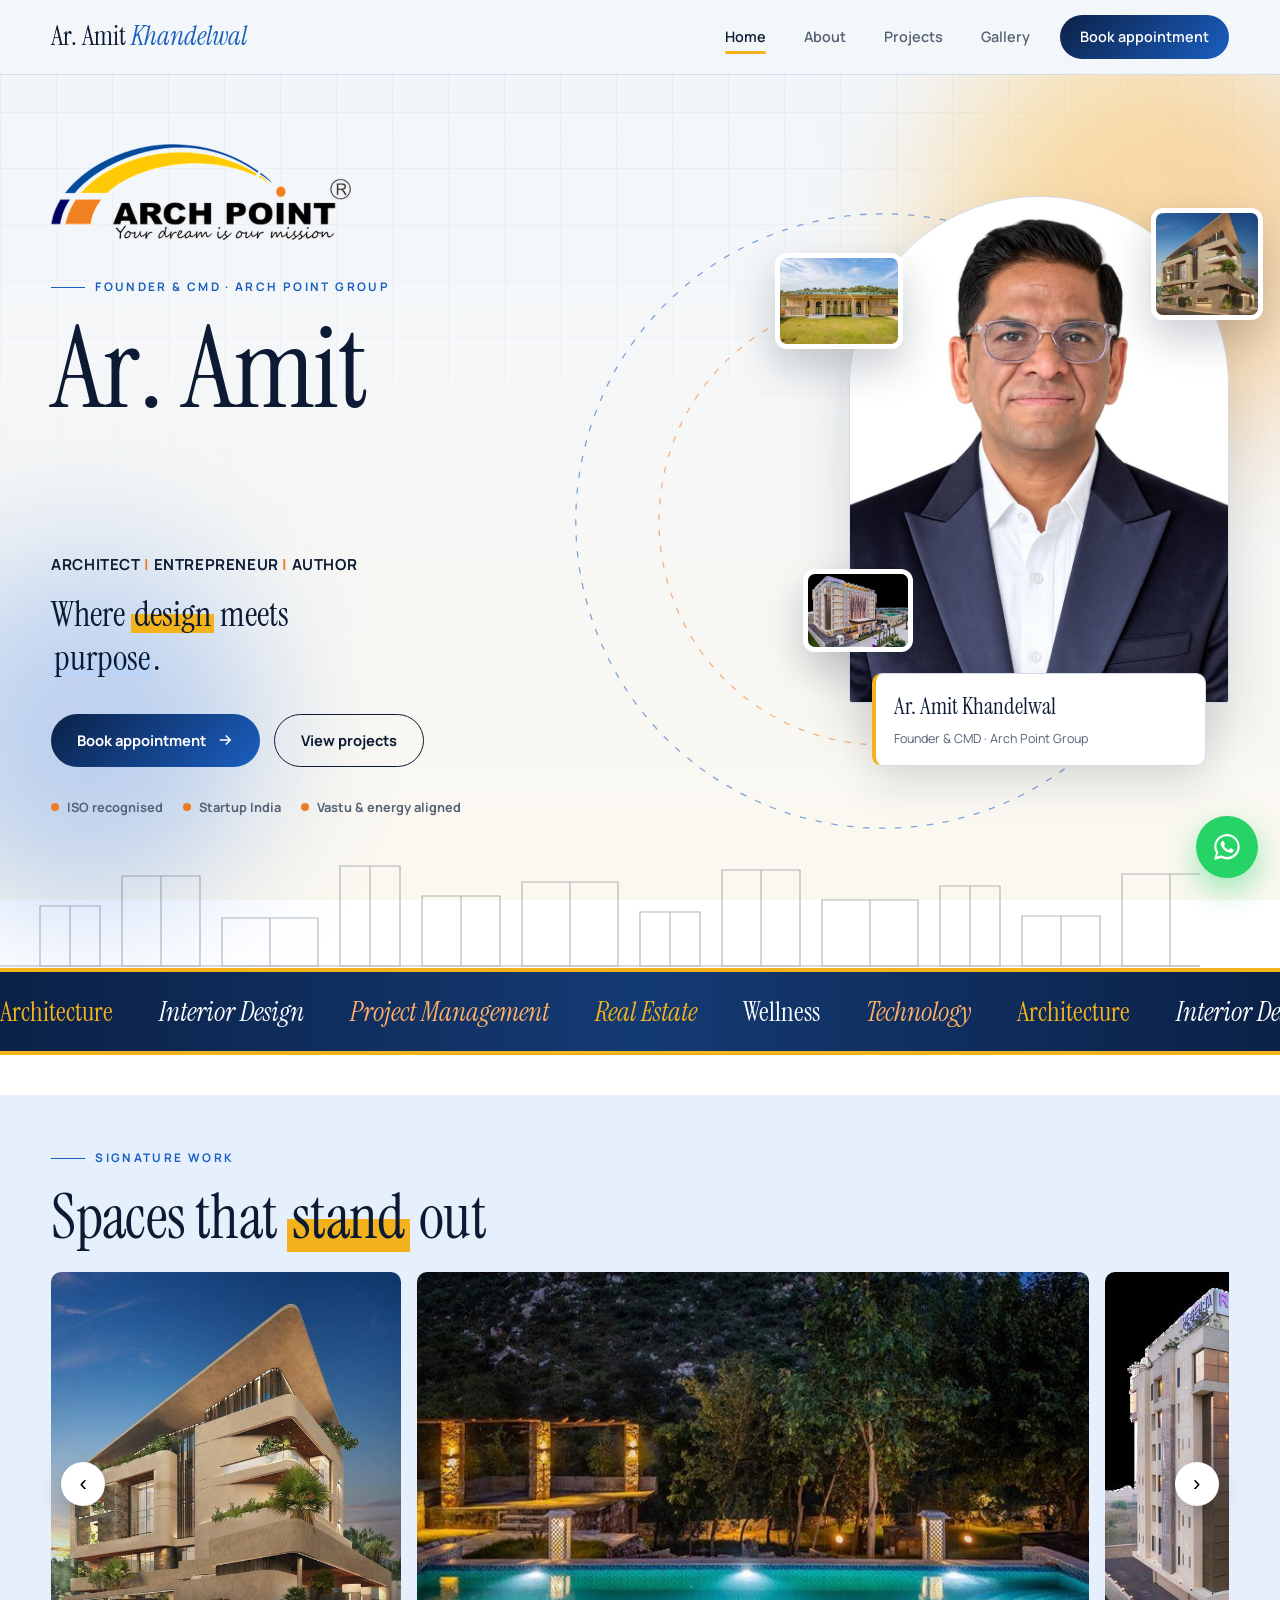
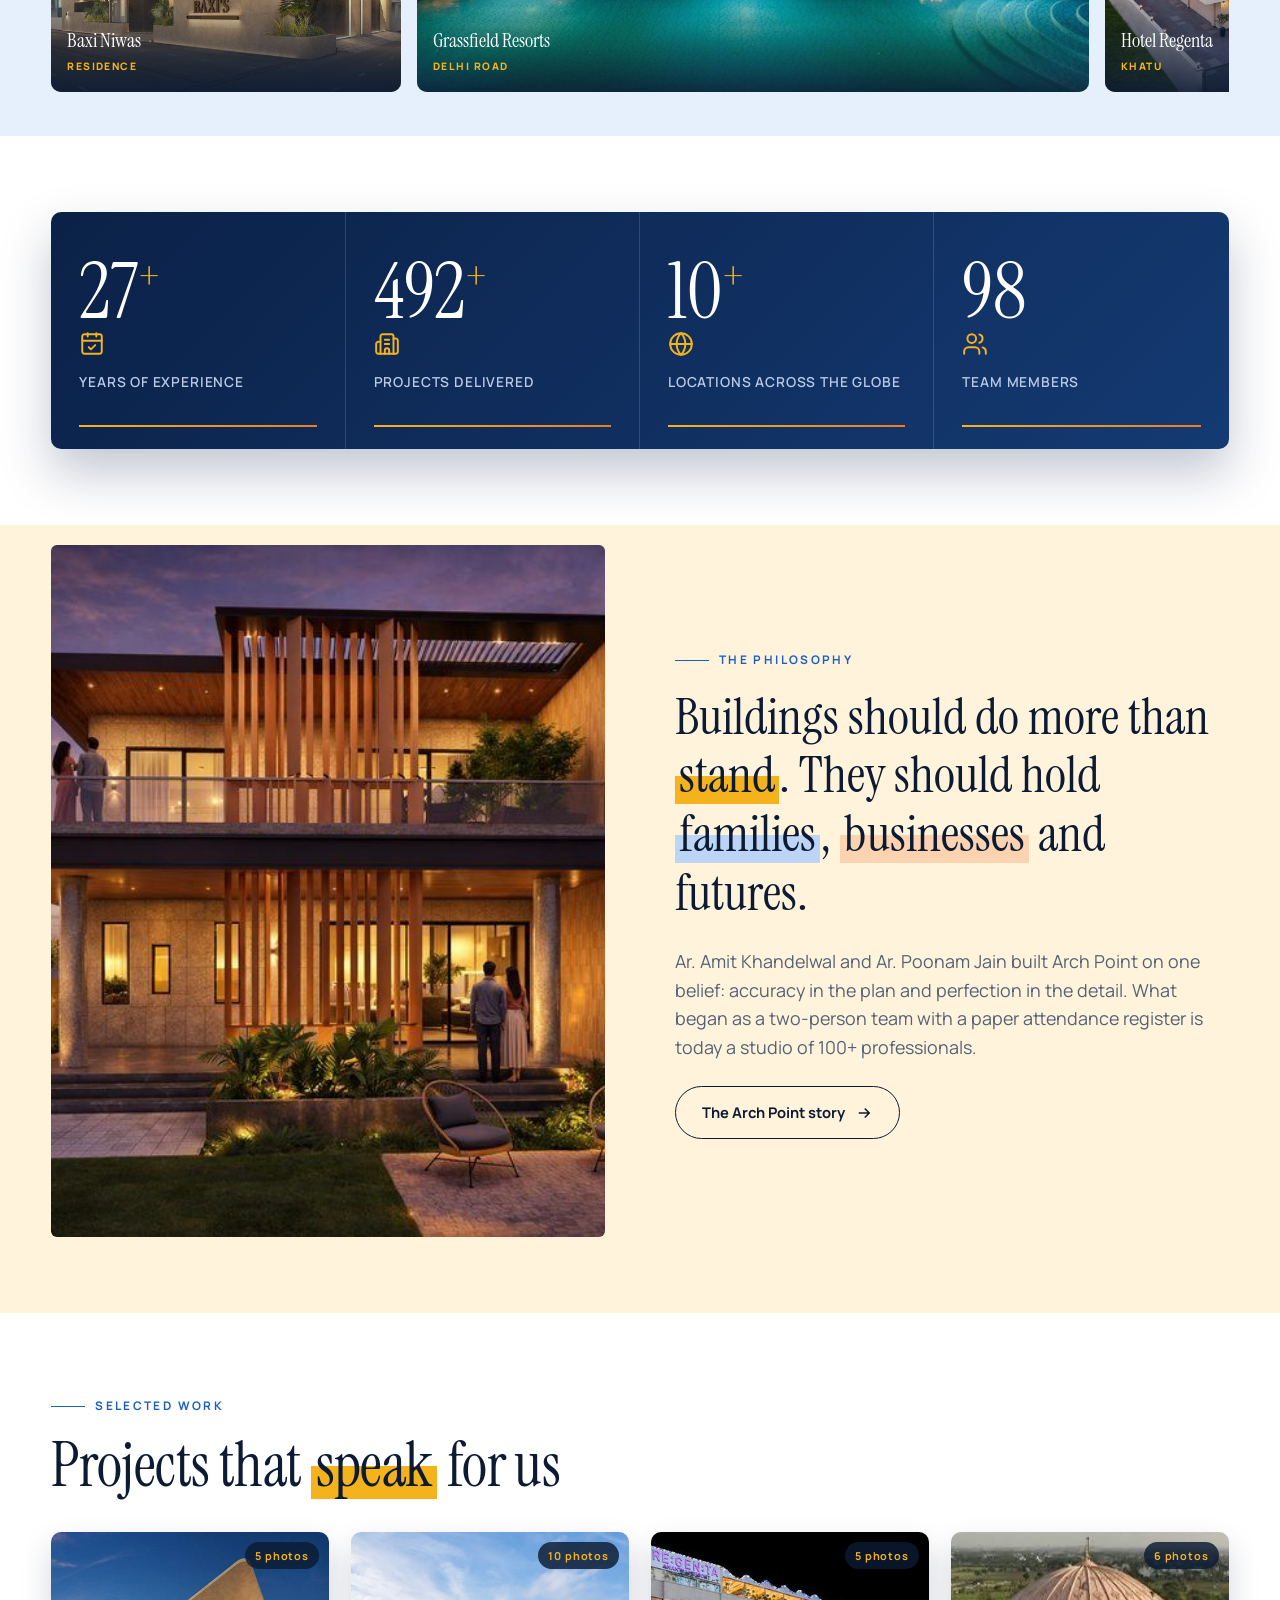
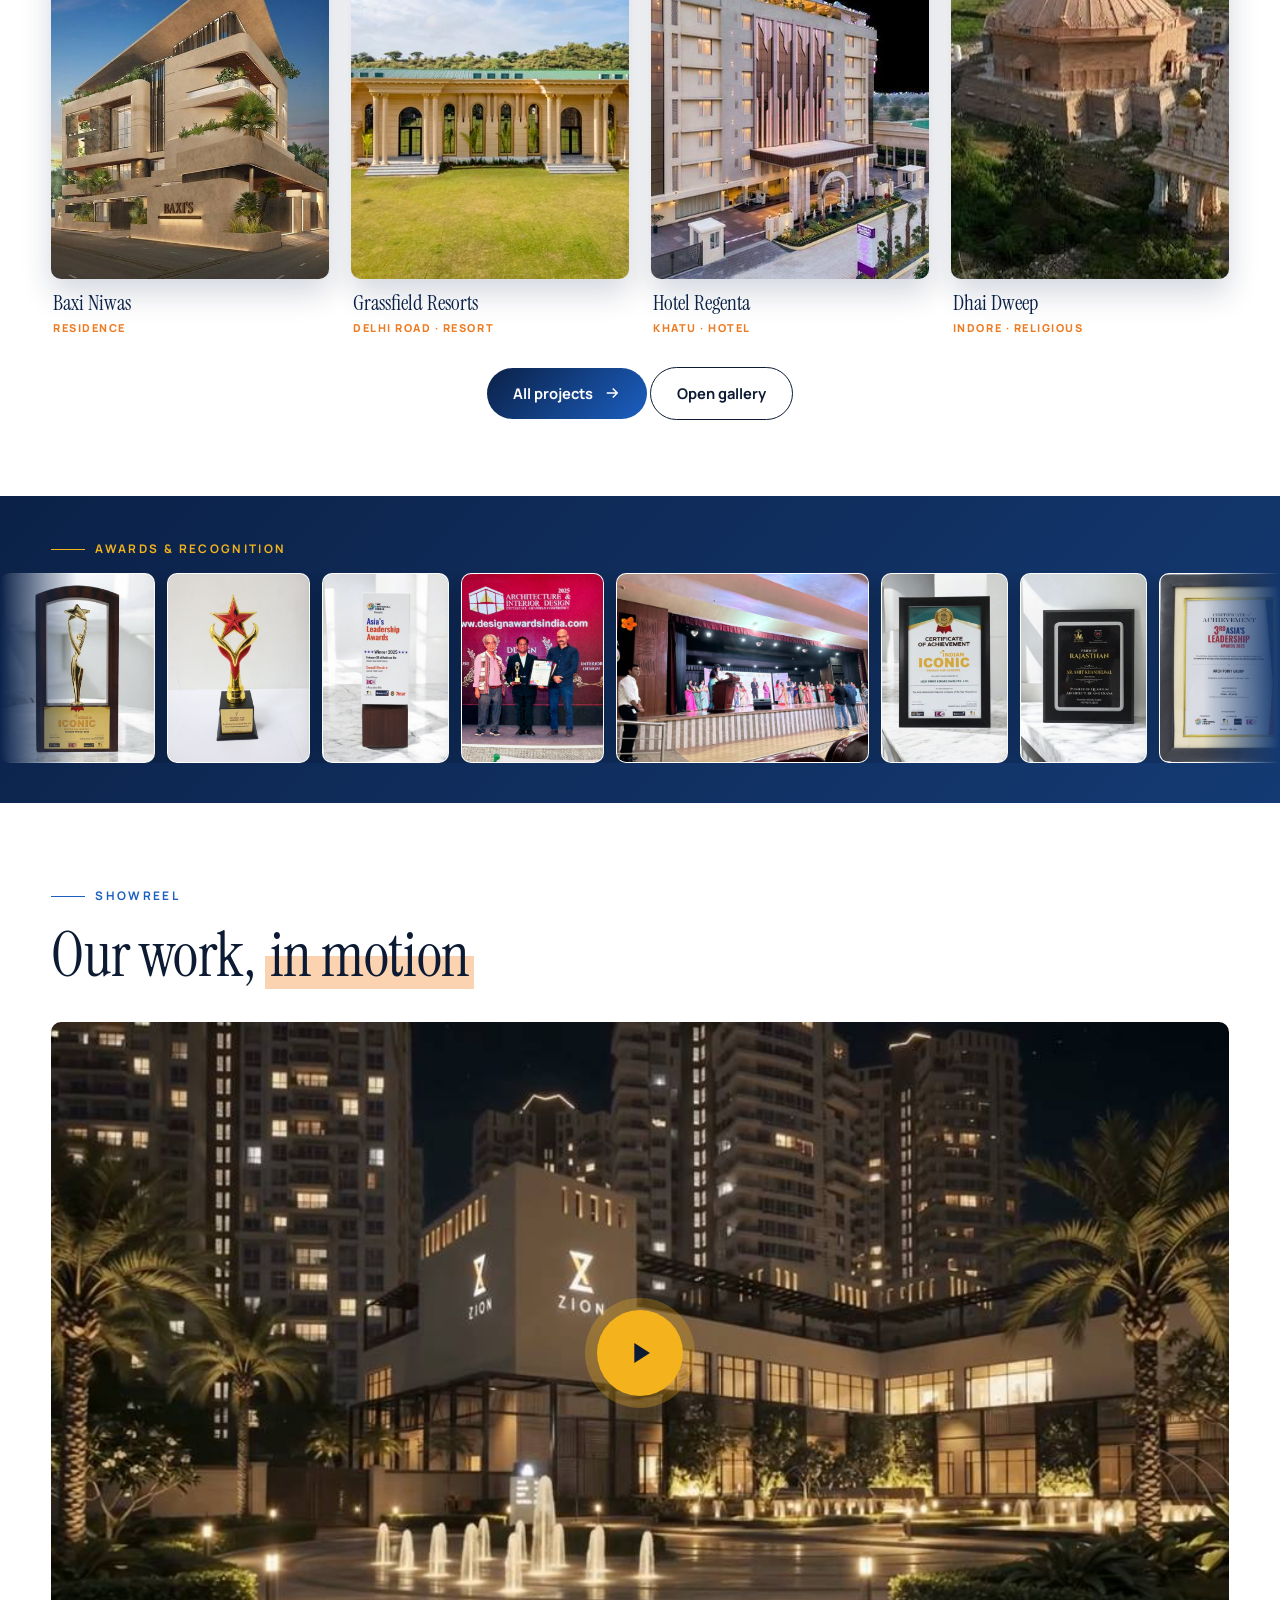
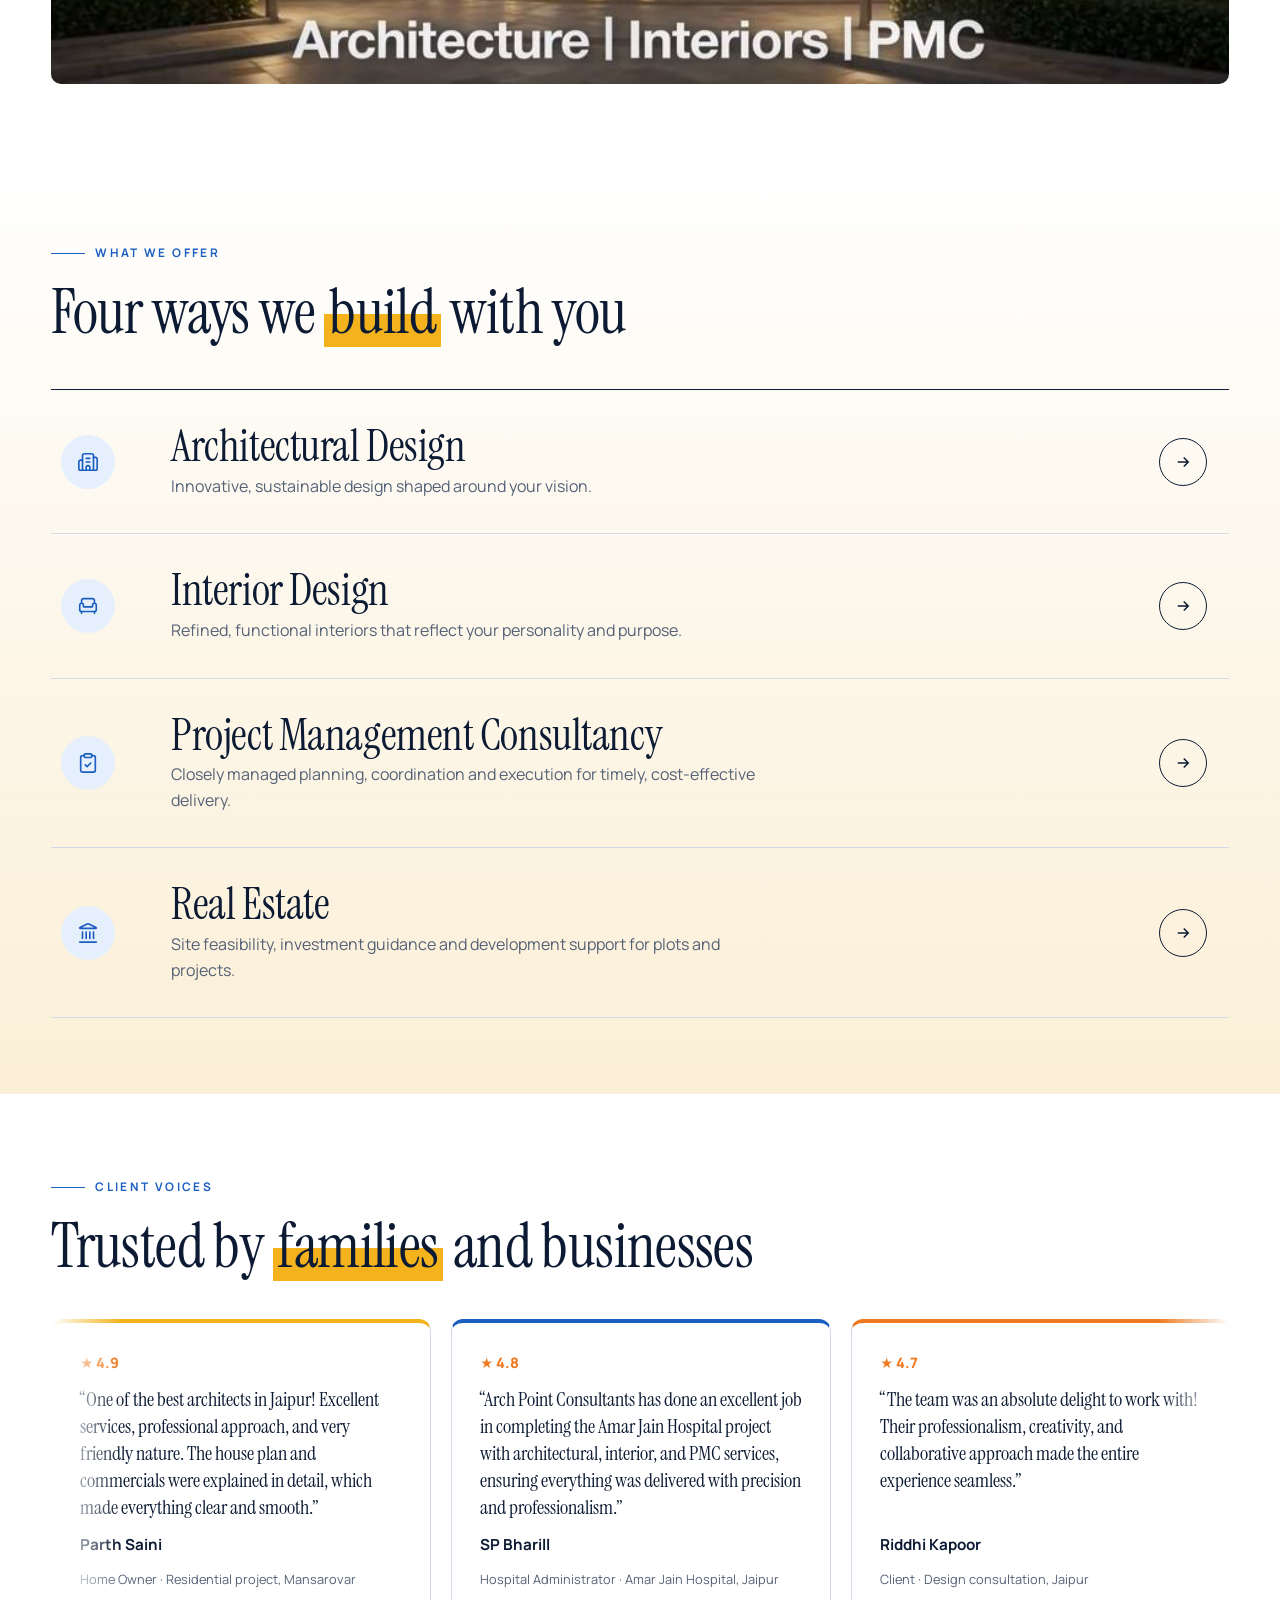
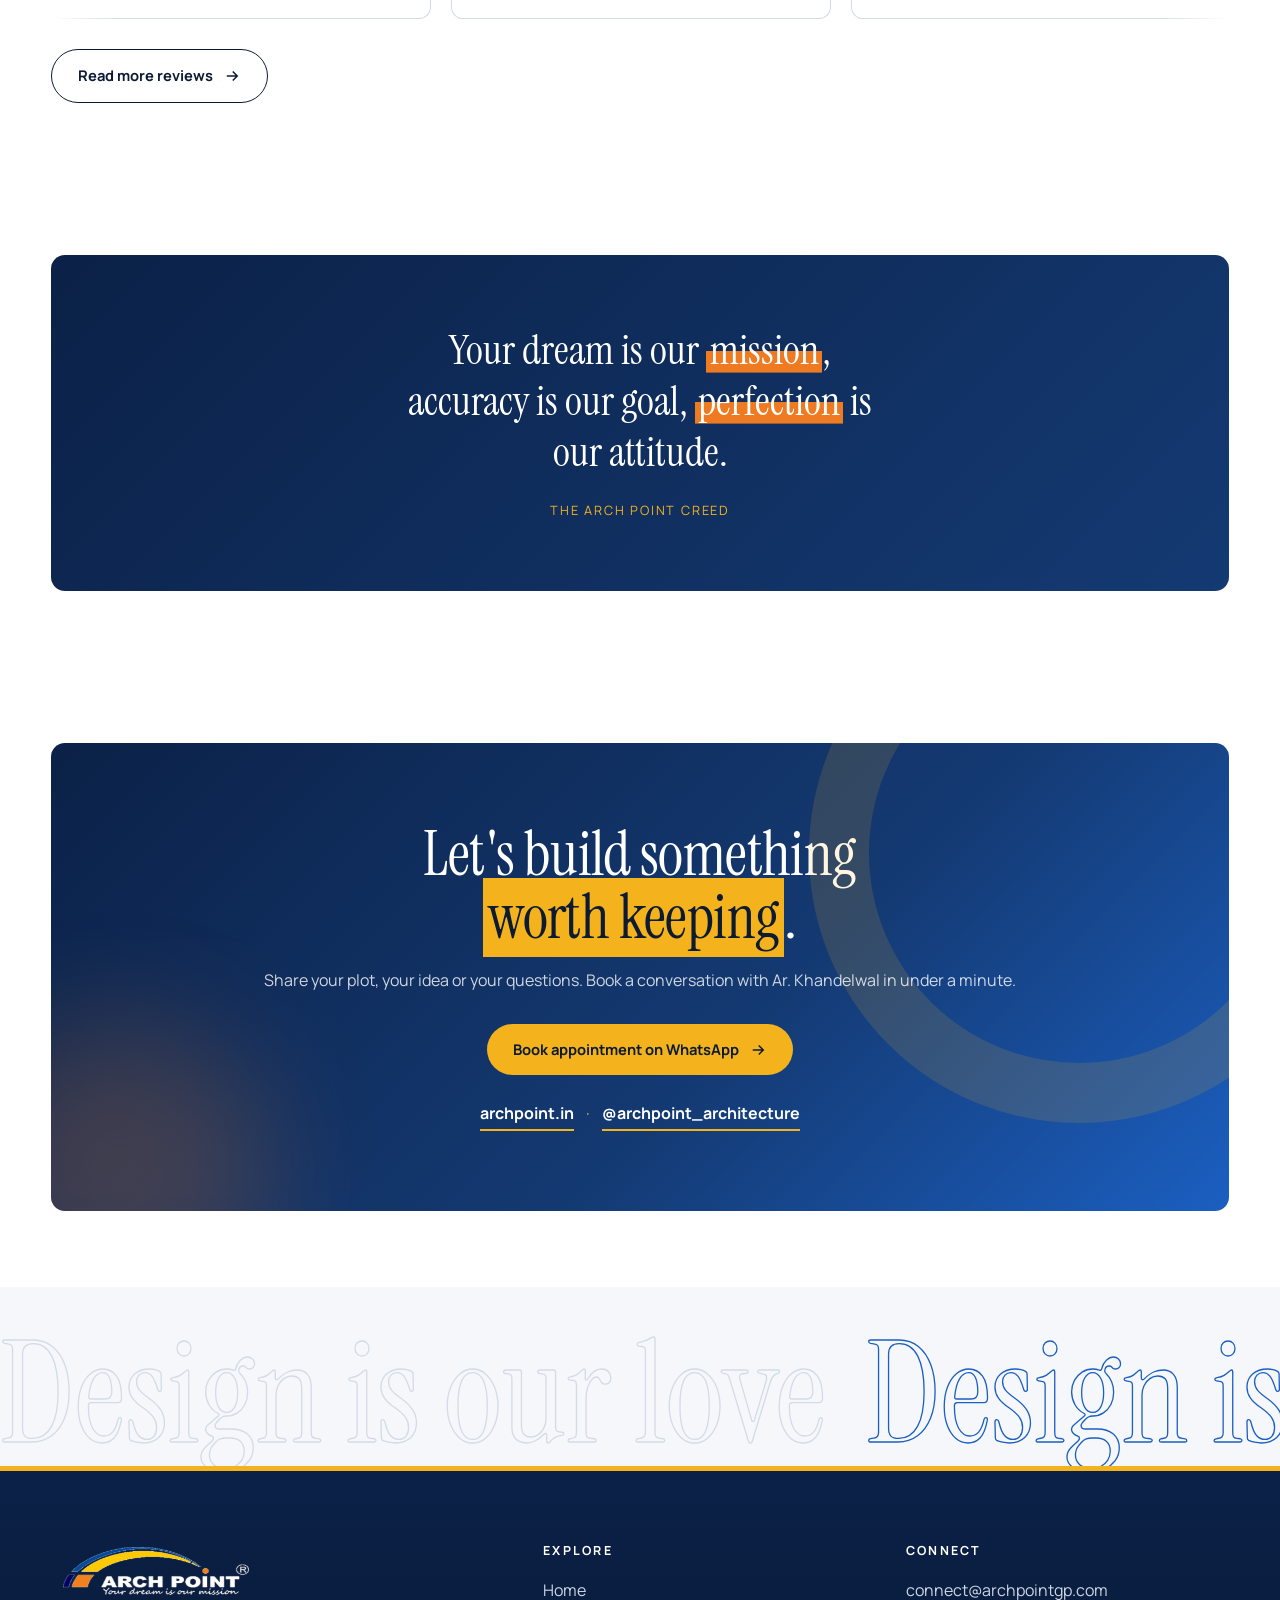
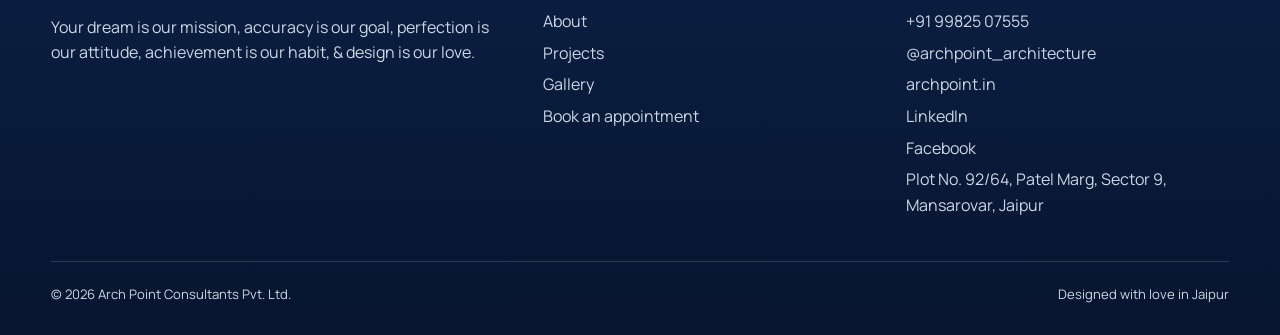
==== commit cdaac97b: "Audit pass: remove duplicate sections, reorder Home (signature work first), hero floating project ph" ====
--- a/index.html
+++ b/index.html
@@ -1,4 +1,4 @@
-<!DOCTYPE html><html lang="en"><head><meta charset="utf-8"><meta name="viewport" content="width=device-width,initial-scale=1"><title>Ar. Amit Khandelwal | Founder & CMD, Arch Point Group</title><meta name="description" content="Portfolio of Ar. Amit Khandelwal, Founder & CMD of Arch Point Group, Jaipur. Architecture, interiors, PMC, real estate and wellness."><meta name="color-scheme" content="light"><link rel="preconnect" href="https://fonts.googleapis.com"><link rel="preconnect" href="https://fonts.gstatic.com" crossorigin><link href="https://fonts.googleapis.com/css2?family=Instrument+Serif:ital@0;1&family=Manrope:wght@400;500;600;700;800&display=swap" rel="stylesheet"><link rel="icon" href="assets/img/logo-apcl.png"><link rel="stylesheet" href="css/site.css?v=d703478c"></head><body><header class="nav"><div class="wrap"><a class="brand" href="index.html"><span class="bn">Ar. Amit <i>Khandelwal</i></span></a>
+<!DOCTYPE html><html lang="en"><head><meta charset="utf-8"><meta name="viewport" content="width=device-width,initial-scale=1"><title>Ar. Amit Khandelwal | Founder & CMD, Arch Point Group</title><meta name="description" content="Portfolio of Ar. Amit Khandelwal, Founder & CMD of Arch Point Group, Jaipur. Architecture, interiors, PMC, real estate and wellness."><meta name="color-scheme" content="light"><link rel="preconnect" href="https://fonts.googleapis.com"><link rel="preconnect" href="https://fonts.gstatic.com" crossorigin><link href="https://fonts.googleapis.com/css2?family=Instrument+Serif:ital@0;1&family=Manrope:wght@400;500;600;700;800&display=swap" rel="stylesheet"><link rel="icon" href="assets/img/logo-apcl.png"><link rel="stylesheet" href="css/site.css?v=63c90928"></head><body><header class="nav"><div class="wrap"><a class="brand" href="index.html"><span class="bn">Ar. Amit <i>Khandelwal</i></span></a>
 <button class="burger" aria-label="Menu"><i></i><i></i></button><nav class="menu"><a href="index.html" class=on>Home</a><a href="about.html">About</a><a href="projects.html">Projects</a><a href="gallery.html">Gallery</a><a class="btn" href="contact.html">Book appointment</a></nav></div></header><main><section class="hero"><div class="wrap"><div>
 <img class="plogo hl1" src="assets/img/logo-primary.png" alt="Arch Point Consultants Pvt. Ltd. - Your dream is our mission">
 <div class="eyebrow">Founder &amp; CMD &middot; Arch Point Group</div>
@@ -7,28 +7,152 @@
 <p class="tagline">Where <mark class="hl">design</mark> meets <mark class="hl b">purpose</mark>.</p>
 <div class="cta"><a class="btn" href="contact.html">Book appointment <svg width="18" height="18" viewBox="0 0 24 24" fill="none" stroke="currentColor" stroke-width="2"><path d="M5 12h14M13 6l6 6-6 6"/></svg></a><a class="btn ghost" href="projects.html">View projects</a></div><ul class="trust"><li>ISO recognised</li><li>Startup India</li><li>Vastu &amp; energy aligned</li></ul></div>
 <div class="portrait"><div class="arch"><div class="mono">AK</div><img src="assets/amit-2026.jpg" alt="Ar. Amit Khandelwal" fetchpriority="high" decoding="async"></div>
-<div class="plate"><b>Ar. Amit Khandelwal</b><span>Founder &amp; CMD &middot; Arch Point Group</span></div></div></div><div class="blob b1"></div><div class="blob b2"></div><svg class="orbit" viewBox="0 0 200 200"><circle cx="100" cy="100" r="96"/><circle cx="100" cy="100" r="70"/></svg><div id="elev"></div></section>
+<img class="fl f1" src="assets/img/t/grassfield-clubhouse.jpg" alt="Grassfield Resorts" loading="eager"><img class="fl f2" src="assets/img/t/baxi-exterior.jpg" alt="Baxi Niwas" loading="eager"><img class="fl f3" src="assets/img/t/regenta-exterior.jpg" alt="Hotel Regenta" loading="eager"><div class="plate"><b>Ar. Amit Khandelwal</b><span>Founder &amp; CMD &middot; Arch Point Group</span></div></div></div><div class="blob b1"></div><div class="blob b2"></div><svg class="orbit" viewBox="0 0 200 200"><circle cx="100" cy="100" r="96"/><circle cx="100" cy="100" r="70"/></svg><div id="elev"></div></section>
 <div class="ticker"><div><span>Architecture</span><span>Interior Design</span><span>Project Management</span><span>Real Estate</span><span>Wellness</span><span>Technology</span><span>Architecture</span><span>Interior Design</span><span>Project Management</span><span>Real Estate</span><span>Wellness</span><span>Technology</span></div></div>
-<section><div class="wrap"><div class="numbers"><div><b data-n="27">0</b><small>Years of experience</small></div><div><b data-n="500">0</b><small>Projects delivered</small></div><div><b data-n="10">0</b><small>Locations across the globe</small></div><div><b data-n="100">0</b><small>Team members</small></div></div></div></section>
-<section class="hlsec"><div class="wrap"><div class="eyebrow">Highlights</div><div class="car"><div class="strip"><figure class="cs" style="--r:0.833" data-t="Baxi Niwas" data-k="Residence" tabindex="0"><img src="assets/img/baxi-exterior.jpg" data-full="assets/img/baxi-exterior.jpg" alt="Baxi Niwas" loading="lazy" decoding="async"><figcaption><b>Baxi Niwas</b><span>Residence</span></figcaption></figure><figure class="cs" style="--r:1.600" data-t="Grassfield Resorts" data-k="Delhi Road" tabindex="0"><img src="assets/img/grassfield-night.jpg" data-full="assets/img/grassfield-night.jpg" alt="Grassfield Resorts" loading="lazy" decoding="async"><figcaption><b>Grassfield Resorts</b><span>Delhi Road</span></figcaption></figure><figure class="cs" style="--r:1.333" data-t="Hotel Regenta" data-k="Khatu" tabindex="0"><img src="assets/img/regenta-exterior.jpg" data-full="assets/img/regenta-exterior.jpg" alt="Hotel Regenta" loading="lazy" decoding="async"><figcaption><b>Hotel Regenta</b><span>Khatu</span></figcaption></figure><figure class="cs" style="--r:1.600" data-t="Dhai Dweep" data-k="Indore" tabindex="0"><img src="assets/img/dhai-aerial.jpg" data-full="assets/img/dhai-aerial.jpg" alt="Dhai Dweep" loading="lazy" decoding="async"><figcaption><b>Dhai Dweep</b><span>Indore</span></figcaption></figure><figure class="cs" style="--r:1.501" data-t="The Arch Point family" data-k="100+ professionals" tabindex="0"><img src="assets/img/team.jpg" data-full="assets/img/team.jpg" alt="The Arch Point family" loading="lazy" decoding="async"><figcaption><b>The Arch Point family</b><span>100+ professionals</span></figcaption></figure></div><button class="cb cp" type="button" aria-label="Previous">&lsaquo;</button><button class="cb cn" type="button" aria-label="Next">&rsaquo;</button></div></div></section>
-<section class="awsec"><div class="wrap"><div class="eyebrow">Awards &amp; recognition</div></div><div class="hmar rv" aria-label="Awards and achievements"><div class="hrow"><a href="gallery.html#achievements"><img src="assets/img/t/ach-iibl-trophy.jpg" alt="IIBL Award 2024" loading="lazy" decoding="async"></a><a href="gallery.html#achievements"><img src="assets/img/t/ach-national-icon-trophy.jpg" alt="National Icon Award 2025" loading="lazy" decoding="async"></a><a href="gallery.html#achievements"><img src="assets/img/t/ach-asia-leadership-trophy.jpg" alt="Asia&#x27;s Leadership Awards" loading="lazy" decoding="async"></a><a href="gallery.html#achievements"><img src="assets/img/t/award-2025.jpg" alt="Excellence Awards 2025" loading="lazy" decoding="async"></a><a href="gallery.html#achievements"><img src="assets/img/t/ach-womens-day-stage.jpg" alt="Women&#x27;s Day felicitation" loading="lazy" decoding="async"></a><a href="gallery.html#achievements"><img src="assets/img/t/ach-iibl-certificate.jpg" alt="Most Admired Architecture Company" loading="lazy" decoding="async"></a><a href="gallery.html#achievements"><img src="assets/img/t/ach-pride-of-rajasthan.jpg" alt="Pride of Rajasthan" loading="lazy" decoding="async"></a><a href="gallery.html#achievements"><img src="assets/img/t/ach-asia-leadership-certificate.jpg" alt="3rd Asia&#x27;s Leadership Awards" loading="lazy" decoding="async"></a><a href="gallery.html#achievements"><img src="assets/img/t/ach-national-icon-certificate.jpg" alt="National Icon Awards 2025" loading="lazy" decoding="async"></a><a href="gallery.html#achievements" aria-hidden="true" tabindex="-1"><img src="assets/img/t/ach-iibl-trophy.jpg" alt="" loading="lazy" decoding="async"></a><a href="gallery.html#achievements" aria-hidden="true" tabindex="-1"><img src="assets/img/t/ach-national-icon-trophy.jpg" alt="" loading="lazy" decoding="async"></a><a href="gallery.html#achievements" aria-hidden="true" tabindex="-1"><img src="assets/img/t/ach-asia-leadership-trophy.jpg" alt="" loading="lazy" decoding="async"></a><a href="gallery.html#achievements" aria-hidden="true" tabindex="-1"><img src="assets/img/t/award-2025.jpg" alt="" loading="lazy" decoding="async"></a><a href="gallery.html#achievements" aria-hidden="true" tabindex="-1"><img src="assets/img/t/ach-womens-day-stage.jpg" alt="" loading="lazy" decoding="async"></a><a href="gallery.html#achievements" aria-hidden="true" tabindex="-1"><img src="assets/img/t/ach-iibl-certificate.jpg" alt="" loading="lazy" decoding="async"></a><a href="gallery.html#achievements" aria-hidden="true" tabindex="-1"><img src="assets/img/t/ach-pride-of-rajasthan.jpg" alt="" loading="lazy" decoding="async"></a><a href="gallery.html#achievements" aria-hidden="true" tabindex="-1"><img src="assets/img/t/ach-asia-leadership-certificate.jpg" alt="" loading="lazy" decoding="async"></a><a href="gallery.html#achievements" aria-hidden="true" tabindex="-1"><img src="assets/img/t/ach-national-icon-certificate.jpg" alt="" loading="lazy" decoding="async"></a></div></div></section>
+<section class="hlsec"><div class="wrap"><div class="eyebrow">Signature work</div><h2 class="rv">Spaces that <mark class="hl">stand</mark> out</h2><div style="height:22px"></div><div class="car"><div class="strip"><figure class="cs" style="--r:0.833" data-t="Baxi Niwas" data-k="Residence" tabindex="0"><img src="assets/img/baxi-exterior.jpg" data-full="assets/img/baxi-exterior.jpg" alt="Baxi Niwas" loading="lazy" decoding="async"><figcaption><b>Baxi Niwas</b><span>Residence</span></figcaption></figure><figure class="cs" style="--r:1.600" data-t="Grassfield Resorts" data-k="Delhi Road" tabindex="0"><img src="assets/img/grassfield-night.jpg" data-full="assets/img/grassfield-night.jpg" alt="Grassfield Resorts" loading="lazy" decoding="async"><figcaption><b>Grassfield Resorts</b><span>Delhi Road</span></figcaption></figure><figure class="cs" style="--r:1.333" data-t="Hotel Regenta" data-k="Khatu" tabindex="0"><img src="assets/img/regenta-exterior.jpg" data-full="assets/img/regenta-exterior.jpg" alt="Hotel Regenta" loading="lazy" decoding="async"><figcaption><b>Hotel Regenta</b><span>Khatu</span></figcaption></figure><figure class="cs" style="--r:1.600" data-t="Dhai Dweep" data-k="Indore" tabindex="0"><img src="assets/img/dhai-aerial.jpg" data-full="assets/img/dhai-aerial.jpg" alt="Dhai Dweep" loading="lazy" decoding="async"><figcaption><b>Dhai Dweep</b><span>Indore</span></figcaption></figure><figure class="cs" style="--r:1.501" data-t="The Arch Point family" data-k="100+ professionals" tabindex="0"><img src="assets/img/team.jpg" data-full="assets/img/team.jpg" alt="The Arch Point family" loading="lazy" decoding="async"><figcaption><b>The Arch Point family</b><span>100+ professionals</span></figcaption></figure></div><button class="cb cp" type="button" aria-label="Previous">&lsaquo;</button><button class="cb cn" type="button" aria-label="Next">&rsaquo;</button></div></div></section>
+<section><div class="wrap"><div class="numbers"><div><b data-n="27">0</b><svg
+  class="ic" aria-hidden="true"
+  xmlns="http://www.w3.org/2000/svg"
+  width="22"
+  height="22"
+  viewBox="0 0 24 24"
+  fill="none"
+  stroke="currentColor"
+  stroke-width="2"
+  stroke-linecap="round"
+  stroke-linejoin="round"
+>
+  <path d="M8 2v3" />
+  <path d="M16 2v3" />
+  <rect x="3" y="3" width="18" height="18" rx="2" />
+  <path d="M3 9h18" />
+  <path d="m9 15 2 2 4-4" />
+</svg><small>Years of experience</small></div><div><b data-n="500">0</b><svg
+  class="ic" aria-hidden="true"
+  xmlns="http://www.w3.org/2000/svg"
+  width="22"
+  height="22"
+  viewBox="0 0 24 24"
+  fill="none"
+  stroke="currentColor"
+  stroke-width="2"
+  stroke-linecap="round"
+  stroke-linejoin="round"
+>
+  <path d="M10 12h4" />
+  <path d="M10 8h4" />
+  <path d="M14 21v-3a2 2 0 0 0-4 0v3" />
+  <path d="M6 10H4a2 2 0 0 0-2 2v7a2 2 0 0 0 2 2h16a2 2 0 0 0 2-2V9a2 2 0 0 0-2-2h-2" />
+  <path d="M6 21V5a2 2 0 0 1 2-2h8a2 2 0 0 1 2 2v16" />
+</svg><small>Projects delivered</small></div><div><b data-n="10">0</b><svg
+  class="ic" aria-hidden="true"
+  xmlns="http://www.w3.org/2000/svg"
+  width="22"
+  height="22"
+  viewBox="0 0 24 24"
+  fill="none"
+  stroke="currentColor"
+  stroke-width="2"
+  stroke-linecap="round"
+  stroke-linejoin="round"
+>
+  <circle cx="12" cy="12" r="10" />
+  <path d="M12 2a14.5 14.5 0 0 0 0 20 14.5 14.5 0 0 0 0-20" />
+  <path d="M2 12h20" />
+</svg><small>Locations across the globe</small></div><div><b data-n="100">0</b><svg
+  class="ic" aria-hidden="true"
+  xmlns="http://www.w3.org/2000/svg"
+  width="22"
+  height="22"
+  viewBox="0 0 24 24"
+  fill="none"
+  stroke="currentColor"
+  stroke-width="2"
+  stroke-linecap="round"
+  stroke-linejoin="round"
+>
+  <path d="M16 21v-2a4 4 0 0 0-4-4H6a4 4 0 0 0-4 4v2" />
+  <path d="M16 3.128a4 4 0 0 1 0 7.744" />
+  <path d="M22 21v-2a4 4 0 0 0-3-3.87" />
+  <circle cx="9" cy="7" r="4" />
+</svg><small>Team members</small></div></div></div></section>
 <section style="padding-top:20px"><div class="wrap split"><div class="imgrv rv" style="aspect-ratio:4/5"><img src="assets/img/sangeeta-exterior.jpg" alt="Sangeeta Ji Residence, Ajmer" loading="lazy" decoding="async"></div>
 <div class="rv d1"><div class="eyebrow">The philosophy</div><p class="bigq">Buildings should do more than <mark class="hl">stand</mark>. They should hold <mark class="hl b">families</mark>, <mark class="hl o">businesses</mark> and futures.</p><p class="lead" style="margin:24px 0">Ar. Amit Khandelwal and Ar. Poonam Jain built Arch Point on one belief: accuracy in the plan and perfection in the detail. What began as a two-person team with a paper attendance register is today a studio of 100+ professionals.</p><a class="btn ghost" href="about.html">The Arch Point story <svg width="18" height="18" viewBox="0 0 24 24" fill="none" stroke="currentColor" stroke-width="2"><path d="M5 12h14M13 6l6 6-6 6"/></svg></a></div></div></section>
-<div class="band"><div><span class="outline">Design</span><span>is our love</span><span class="outline">Design</span><span>is our love</span><span class="outline">Design</span><span>is our love</span><span class="outline">Design</span><span>is our love</span></div></div>
 <section><div class="wrap"><div class="eyebrow">Selected work</div><h2 class="rv">Projects that <mark class="hl">speak</mark> for us</h2><div class="vstrip" style="margin-top:34px"><a class="vc rv" href="gallery.html#baxi"><span class="ph"><img src="assets/img/t/baxi-exterior.jpg" alt="Baxi Niwas" loading="lazy" decoding="async"><em>5 photos</em></span><span class="vm"><b>Baxi Niwas</b><small>Residence</small></span></a><a class="vc rv" href="gallery.html#grassfield"><span class="ph"><img src="assets/img/t/grassfield-clubhouse.jpg" alt="Grassfield Resorts" loading="lazy" decoding="async"><em>10 photos</em></span><span class="vm"><b>Grassfield Resorts</b><small>Delhi Road · Resort</small></span></a><a class="vc rv" href="gallery.html#regenta"><span class="ph"><img src="assets/img/t/regenta-exterior.jpg" alt="Hotel Regenta" loading="lazy" decoding="async"><em>5 photos</em></span><span class="vm"><b>Hotel Regenta</b><small>Khatu · Hotel</small></span></a><a class="vc rv" href="gallery.html#dhai"><span class="ph"><img src="assets/img/t/dhai-aerial.jpg" alt="Dhai Dweep" loading="lazy" decoding="async"><em>6 photos</em></span><span class="vm"><b>Dhai Dweep</b><small>Indore · Religious</small></span></a></div>
 <div style="text-align:center;margin-top:30px"><a class="btn" href="projects.html">All projects <svg width="18" height="18" viewBox="0 0 24 24" fill="none" stroke="currentColor" stroke-width="2"><path d="M5 12h14M13 6l6 6-6 6"/></svg></a> <a class="btn ghost" href="gallery.html">Open gallery</a></div></div></section>
+<section class="awsec"><div class="wrap"><div class="eyebrow">Awards &amp; recognition</div></div><div class="hmar rv" aria-label="Awards and achievements"><div class="hrow"><a href="gallery.html#achievements"><img src="assets/img/t/ach-iibl-trophy.jpg" alt="IIBL Award 2024" loading="lazy" decoding="async"></a><a href="gallery.html#achievements"><img src="assets/img/t/ach-national-icon-trophy.jpg" alt="National Icon Award 2025" loading="lazy" decoding="async"></a><a href="gallery.html#achievements"><img src="assets/img/t/ach-asia-leadership-trophy.jpg" alt="Asia&#x27;s Leadership Awards" loading="lazy" decoding="async"></a><a href="gallery.html#achievements"><img src="assets/img/t/award-2025.jpg" alt="Excellence Awards 2025" loading="lazy" decoding="async"></a><a href="gallery.html#achievements"><img src="assets/img/t/ach-womens-day-stage.jpg" alt="Women&#x27;s Day felicitation" loading="lazy" decoding="async"></a><a href="gallery.html#achievements"><img src="assets/img/t/ach-iibl-certificate.jpg" alt="Most Admired Architecture Company" loading="lazy" decoding="async"></a><a href="gallery.html#achievements"><img src="assets/img/t/ach-pride-of-rajasthan.jpg" alt="Pride of Rajasthan" loading="lazy" decoding="async"></a><a href="gallery.html#achievements"><img src="assets/img/t/ach-asia-leadership-certificate.jpg" alt="3rd Asia&#x27;s Leadership Awards" loading="lazy" decoding="async"></a><a href="gallery.html#achievements"><img src="assets/img/t/ach-national-icon-certificate.jpg" alt="National Icon Awards 2025" loading="lazy" decoding="async"></a><a href="gallery.html#achievements" aria-hidden="true" tabindex="-1"><img src="assets/img/t/ach-iibl-trophy.jpg" alt="" loading="lazy" decoding="async"></a><a href="gallery.html#achievements" aria-hidden="true" tabindex="-1"><img src="assets/img/t/ach-national-icon-trophy.jpg" alt="" loading="lazy" decoding="async"></a><a href="gallery.html#achievements" aria-hidden="true" tabindex="-1"><img src="assets/img/t/ach-asia-leadership-trophy.jpg" alt="" loading="lazy" decoding="async"></a><a href="gallery.html#achievements" aria-hidden="true" tabindex="-1"><img src="assets/img/t/award-2025.jpg" alt="" loading="lazy" decoding="async"></a><a href="gallery.html#achievements" aria-hidden="true" tabindex="-1"><img src="assets/img/t/ach-womens-day-stage.jpg" alt="" loading="lazy" decoding="async"></a><a href="gallery.html#achievements" aria-hidden="true" tabindex="-1"><img src="assets/img/t/ach-iibl-certificate.jpg" alt="" loading="lazy" decoding="async"></a><a href="gallery.html#achievements" aria-hidden="true" tabindex="-1"><img src="assets/img/t/ach-pride-of-rajasthan.jpg" alt="" loading="lazy" decoding="async"></a><a href="gallery.html#achievements" aria-hidden="true" tabindex="-1"><img src="assets/img/t/ach-asia-leadership-certificate.jpg" alt="" loading="lazy" decoding="async"></a><a href="gallery.html#achievements" aria-hidden="true" tabindex="-1"><img src="assets/img/t/ach-national-icon-certificate.jpg" alt="" loading="lazy" decoding="async"></a></div></div></section>
 <section><div class="wrap"><div class="eyebrow">Showreel</div><h2 class="rv">Our work, <mark class="hl o">in motion</mark></h2><div class="reel rv" id="reel"><img src="assets/showreel-poster.jpg" alt="Arch Point showreel: architecture, interiors and PMC" loading="lazy" decoding="async"><button class="rp" type="button" aria-label="Play showreel"><svg width="34" height="34" viewBox="0 0 24 24" fill="currentColor"><path d="M8 5v14l11-7z"/></svg></button></div></div></section>
-<section class="dots"><div class="wrap"><div class="eyebrow">How we work</div><h2 class="rv">Four <mark class="hl o">pillars</mark>, one promise</h2><div class="bento">
-<div class="bx a spot rv"><svg class="conc" viewBox="0 0 200 200"><circle cx="100" cy="100" r="30"/><circle cx="100" cy="100" r="55"/><circle cx="100" cy="100" r="80"/><circle cx="100" cy="100" r="98"/></svg><span class="no">01</span><h3>Vertical energy design</h3><p>Science, Vastu, energy alignment and design innovation come together, so that your space performs well beyond aesthetics.</p></div>
-<div class="bx spot rv d1"><span class="no">02</span><h3>Accuracy is our goal</h3><p>Over 500 projects delivered by listening before we draw.</p></div>
-<div class="bx y spot rv d2"><span class="no">03</span><h3>Expert team</h3><p>A studio of 100+ architects, designers and PMC specialists.</p></div>
-<div class="bx img rv d1"><img src="assets/img/pushkar-main.jpg" alt="Pushkar Resort" loading="lazy" decoding="async" style="object-position:center 40%"><div class="cap"><span class="no">04</span><h3>Design is our love</h3><p>From concept to completion, delivered with passion.</p></div></div></div></div></section>
 <section><div class="wrap"><div class="eyebrow">What we offer</div><h2 class="rv">Four ways we <mark class="hl">build</mark> with you</h2><div class="svc">
-<a class="rv" href="projects.html"><i>01</i><div><h3>Architectural Design</h3><p>Innovative, sustainable design shaped around your vision.</p></div><span class="go"><svg width="18" height="18" viewBox="0 0 24 24" fill="none" stroke="currentColor" stroke-width="2"><path d="M5 12h14M13 6l6 6-6 6"/></svg></span></a>
-<a class="rv d1" href="projects.html"><i>02</i><div><h3>Interior Design</h3><p>Refined, functional interiors that reflect your personality and purpose.</p></div><span class="go"><svg width="18" height="18" viewBox="0 0 24 24" fill="none" stroke="currentColor" stroke-width="2"><path d="M5 12h14M13 6l6 6-6 6"/></svg></span></a>
-<a class="rv d2" href="projects.html"><i>03</i><div><h3>Project Management Consultancy</h3><p>Closely managed planning, coordination and execution for timely, cost-effective delivery.</p></div><span class="go"><svg width="18" height="18" viewBox="0 0 24 24" fill="none" stroke="currentColor" stroke-width="2"><path d="M5 12h14M13 6l6 6-6 6"/></svg></span></a>
-<a class="rv d3" href="contact.html"><i>04</i><div><h3>Real Estate</h3><p>Site feasibility, investment guidance and development support for plots and projects.</p></div><span class="go"><svg width="18" height="18" viewBox="0 0 24 24" fill="none" stroke="currentColor" stroke-width="2"><path d="M5 12h14M13 6l6 6-6 6"/></svg></span></a></div></div></section>
-<section style="background:#fff;border-block:1px solid var(--line)"><div class="wrap"><div class="eyebrow">The group</div><h2 class="rv">Three firms, one <mark class="hl b">promise</mark></h2><div class="firms mini" style="margin-top:36px"><a class="firm rv" href="https://www.archpoint.in" target="_blank" rel="noopener"><div class="fl"><img src="assets/img/logo-apcl.png" alt="Arch Point Consultants"></div><h3>Consultants</h3><p>Architecture, interiors and PMC.</p></a><a class="firm rv d1" href="https://www.ekasa.in" target="_blank" rel="noopener"><div class="fl"><img src="assets/img/logo-apw.png" alt="Arch Point Wellness"></div><h3>Wellness</h3><p>EKASA and wellbeing design.</p></a><a class="firm rv d2" href="https://www.archpoint.in" target="_blank" rel="noopener"><div class="fl"><img src="assets/img/logo-apt.png" alt="Arch Point Technology"></div><h3>Technology</h3><p>Software, automation and AI.</p></a></div></div></section>
+<a class="rv" href="projects.html"><i><svg
+  class="ic" aria-hidden="true"
+  xmlns="http://www.w3.org/2000/svg"
+  width="22"
+  height="22"
+  viewBox="0 0 24 24"
+  fill="none"
+  stroke="currentColor"
+  stroke-width="2"
+  stroke-linecap="round"
+  stroke-linejoin="round"
+>
+  <path d="M10 12h4" />
+  <path d="M10 8h4" />
+  <path d="M14 21v-3a2 2 0 0 0-4 0v3" />
+  <path d="M6 10H4a2 2 0 0 0-2 2v7a2 2 0 0 0 2 2h16a2 2 0 0 0 2-2V9a2 2 0 0 0-2-2h-2" />
+  <path d="M6 21V5a2 2 0 0 1 2-2h8a2 2 0 0 1 2 2v16" />
+</svg></i><div><h3>Architectural Design</h3><p>Innovative, sustainable design shaped around your vision.</p></div><span class="go"><svg width="18" height="18" viewBox="0 0 24 24" fill="none" stroke="currentColor" stroke-width="2"><path d="M5 12h14M13 6l6 6-6 6"/></svg></span></a>
+<a class="rv d1" href="projects.html"><i><svg
+  class="ic" aria-hidden="true"
+  xmlns="http://www.w3.org/2000/svg"
+  width="22"
+  height="22"
+  viewBox="0 0 24 24"
+  fill="none"
+  stroke="currentColor"
+  stroke-width="2"
+  stroke-linecap="round"
+  stroke-linejoin="round"
+>
+  <path d="M19 9V6a2 2 0 0 0-2-2H7a2 2 0 0 0-2 2v3" />
+  <path d="M3 16a2 2 0 0 0 2 2h14a2 2 0 0 0 2-2v-5a2 2 0 0 0-4 0v1.5a.5.5 0 0 1-.5.5h-9a.5.5 0 0 1-.5-.5V11a2 2 0 0 0-4 0z" />
+  <path d="M5 18v2" />
+  <path d="M19 18v2" />
+</svg></i><div><h3>Interior Design</h3><p>Refined, functional interiors that reflect your personality and purpose.</p></div><span class="go"><svg width="18" height="18" viewBox="0 0 24 24" fill="none" stroke="currentColor" stroke-width="2"><path d="M5 12h14M13 6l6 6-6 6"/></svg></span></a>
+<a class="rv d2" href="projects.html"><i><svg
+  class="ic" aria-hidden="true"
+  xmlns="http://www.w3.org/2000/svg"
+  width="22"
+  height="22"
+  viewBox="0 0 24 24"
+  fill="none"
+  stroke="currentColor"
+  stroke-width="2"
+  stroke-linecap="round"
+  stroke-linejoin="round"
+>
+  <rect width="8" height="4" x="8" y="2" rx="1" ry="1" />
+  <path d="M16 4h2a2 2 0 0 1 2 2v14a2 2 0 0 1-2 2H6a2 2 0 0 1-2-2V6a2 2 0 0 1 2-2h2" />
+  <path d="m9 14 2 2 4-4" />
+</svg></i><div><h3>Project Management Consultancy</h3><p>Closely managed planning, coordination and execution for timely, cost-effective delivery.</p></div><span class="go"><svg width="18" height="18" viewBox="0 0 24 24" fill="none" stroke="currentColor" stroke-width="2"><path d="M5 12h14M13 6l6 6-6 6"/></svg></span></a>
+<a class="rv d3" href="contact.html"><i><svg
+  class="ic" aria-hidden="true"
+  xmlns="http://www.w3.org/2000/svg"
+  width="22"
+  height="22"
+  viewBox="0 0 24 24"
+  fill="none"
+  stroke="currentColor"
+  stroke-width="2"
+  stroke-linecap="round"
+  stroke-linejoin="round"
+>
+  <path d="M10 18v-7" />
+  <path d="M11.119 2.205a2 2 0 0 1 1.762 0l7.84 3.846A.5.5 0 0 1 20.5 7h-17a.5.5 0 0 1-.22-.949z" />
+  <path d="M14 18v-7" />
+  <path d="M18 18v-7" />
+  <path d="M3 22h18" />
+  <path d="M6 18v-7" />
+</svg></i><div><h3>Real Estate</h3><p>Site feasibility, investment guidance and development support for plots and projects.</p></div><span class="go"><svg width="18" height="18" viewBox="0 0 24 24" fill="none" stroke="currentColor" stroke-width="2"><path d="M5 12h14M13 6l6 6-6 6"/></svg></span></a></div></div></section>
 <section><div class="wrap"><div class="eyebrow">Client voices</div><h2 class="rv">Trusted by <mark class="hl">families</mark> and businesses</h2><div class="tmar"><div><article class="tc rv"><div class="st">&#9733; 4.9</div><p>&ldquo;One of the best architects in Jaipur! Excellent services, professional approach, and very friendly nature. The house plan and commercials were explained in detail, which made everything clear and smooth.&rdquo;</p><b>Parth Saini</b><span>Home Owner &middot; Residential project, Mansarovar</span></article><article class="tc rv"><div class="st">&#9733; 4.8</div><p>&ldquo;Arch Point Consultants has done an excellent job in completing the Amar Jain Hospital project with architectural, interior, and PMC services, ensuring everything was delivered with precision and professionalism.&rdquo;</p><b>SP Bharill</b><span>Hospital Administrator &middot; Amar Jain Hospital, Jaipur</span></article><article class="tc rv"><div class="st">&#9733; 4.7</div><p>&ldquo;The team was an absolute delight to work with! Their professionalism, creativity, and collaborative approach made the entire experience seamless.&rdquo;</p><b>Riddhi Kapoor</b><span>Client &middot; Design consultation, Jaipur</span></article><article class="tc rv"><div class="st">&#9733; 4.9</div><p>&ldquo;Completed the interiors of our Seven Heaven flat so beautifully. The design, finishing, and attention to detail have truly exceeded our expectations.&rdquo;</p><b>Gopal Sharma</b><span>Flat Owner &middot; Seven Heaven Flats, Mansarovar</span></article><article class="tc rv"><div class="st">&#9733; 4.6</div><p>&ldquo;An amazing choice for your dream construction. A hardworking team which delivers on time and has an aesthetic sense to design your building.&rdquo;</p><b>Anurag Aman</b><span>Client &middot; Residence interior, Jaipur</span></article><article class="tc rv"><div class="st">&#9733; 4.8</div><p>&ldquo;Right from the first discussion till the final handover, the team was approachable and clear in their process. They balanced creativity with practicality.&rdquo;</p><b>Vivek Kalra</b><span>Home Owner &middot; Residential design, Jaipur</span></article><article class="tc rv"><div class="st">&#9733; 4.7</div><p>&ldquo;Professional approach and creative solutions, listens to the client's demands and gives an appropriate design.&rdquo;</p><b>Hetansh Sheth</b><span>Client &middot; Design consultation, Jaipur</span></article><article class="tc rv"><div class="st">&#9733; 4.9</div><p>&ldquo;One of the best architects in Jaipur! Excellent services, professional approach, and very friendly nature. The house plan and commercials were explained in detail, which made everything clear and smooth.&rdquo;</p><b>Parth Saini</b><span>Home Owner &middot; Residential project, Mansarovar</span></article><article class="tc rv"><div class="st">&#9733; 4.8</div><p>&ldquo;Arch Point Consultants has done an excellent job in completing the Amar Jain Hospital project with architectural, interior, and PMC services, ensuring everything was delivered with precision and professionalism.&rdquo;</p><b>SP Bharill</b><span>Hospital Administrator &middot; Amar Jain Hospital, Jaipur</span></article><article class="tc rv"><div class="st">&#9733; 4.7</div><p>&ldquo;The team was an absolute delight to work with! Their professionalism, creativity, and collaborative approach made the entire experience seamless.&rdquo;</p><b>Riddhi Kapoor</b><span>Client &middot; Design consultation, Jaipur</span></article><article class="tc rv"><div class="st">&#9733; 4.9</div><p>&ldquo;Completed the interiors of our Seven Heaven flat so beautifully. The design, finishing, and attention to detail have truly exceeded our expectations.&rdquo;</p><b>Gopal Sharma</b><span>Flat Owner &middot; Seven Heaven Flats, Mansarovar</span></article><article class="tc rv"><div class="st">&#9733; 4.6</div><p>&ldquo;An amazing choice for your dream construction. A hardworking team which delivers on time and has an aesthetic sense to design your building.&rdquo;</p><b>Anurag Aman</b><span>Client &middot; Residence interior, Jaipur</span></article><article class="tc rv"><div class="st">&#9733; 4.8</div><p>&ldquo;Right from the first discussion till the final handover, the team was approachable and clear in their process. They balanced creativity with practicality.&rdquo;</p><b>Vivek Kalra</b><span>Home Owner &middot; Residential design, Jaipur</span></article><article class="tc rv"><div class="st">&#9733; 4.7</div><p>&ldquo;Professional approach and creative solutions, listens to the client's demands and gives an appropriate design.&rdquo;</p><b>Hetansh Sheth</b><span>Client &middot; Design consultation, Jaipur</span></article></div></div><p style="margin-top:30px"><a class="btn ghost" href="about.html#voices">Read more reviews <svg width="18" height="18" viewBox="0 0 24 24" fill="none" stroke="currentColor" stroke-width="2"><path d="M5 12h14M13 6l6 6-6 6"/></svg></a></p></div></section>
 <section><div class="wrap"><div class="quote rv"><blockquote>Your dream is our <mark class="hl">mission</mark>, accuracy is our goal, <mark class="hl">perfection</mark> is our attitude.</blockquote><cite>The Arch Point creed</cite></div></div></section>
 <section><div class="wrap"><div class="ctab rv"><h2>Let's build something <mark class="hl full" style="color:#0C1B33">worth keeping</mark>.</h2><p>Share your plot, your idea or your questions. Book a conversation with Ar. Khandelwal in under a minute.</p><a class="btn" href="contact.html">Book appointment on WhatsApp <svg width="18" height="18" viewBox="0 0 24 24" fill="none" stroke="currentColor" stroke-width="2"><path d="M5 12h14M13 6l6 6-6 6"/></svg></a><p class="soc"><a href="https://archpoint.in" target="_blank" rel="noopener">archpoint.in</a><span>&middot;</span><a href="https://instagram.com/archpoint_architecture" target="_blank" rel="noopener">@archpoint_architecture</a></p></div></div></section></main><div class="wmw"><div class="wm"><span>Design is our love</span><span>Design is our love</span><span>Design is our love</span><span>Design is our love</span></div></div><footer><div class="wrap"><div><img class="plogo" src="assets/img/logo-primary-light.png" alt="Arch Point Consultants Pvt. Ltd."><p>Your dream is our mission, accuracy is our goal, perfection is our attitude, achievement is our habit, &amp; design is our love.</p></div>
--- a/css/site.css
+++ b/css/site.css
@@ -12,7 +12,7 @@
 .eyebrow{display:inline-flex;align-items:center;gap:10px;font-size:.74rem;letter-spacing:.2em;text-transform:uppercase;color:var(--blue);font-weight:700;margin-bottom:18px}
 .eyebrow:before{content:"";width:34px;height:1px;background:var(--blue)}
 .lead{font-size:1.12rem;color:var(--muted);max-width:60ch}
-section{padding:96px 0;position:relative}
+section{padding:76px 0;position:relative}
 /* nav */
 .nav{position:fixed;top:0;left:0;right:0;z-index:50;background:rgba(245,247,250,.86);backdrop-filter:blur(12px);border-bottom:1px solid var(--line)}
 .nav .wrap{display:flex;align-items:center;justify-content:space-between;height:74px}
@@ -371,7 +371,7 @@
 .vc .vm{display:block;padding:12px 2px 0}
 .vc .vm b{display:block;font-family:var(--serif);font-weight:400;font-size:1.3rem;line-height:1.15}
 .vc .vm small{display:block;margin-top:4px;font-size:.68rem;letter-spacing:.14em;text-transform:uppercase;color:var(--orange);font-weight:800}
-.vstrip{display:grid;grid-template-columns:repeat(5,minmax(0,1fr));gap:18px}
+.vstrip{display:grid;grid-template-columns:repeat(4,minmax(0,1fr));gap:22px}
 .vgrid{display:grid;grid-template-columns:repeat(3,minmax(0,1fr));gap:30px 22px}
 .vc:target .ph{outline:3px solid var(--yellow);outline-offset:3px}
 .pk{background:none;border:0;padding:0;font:inherit;text-align:left;cursor:pointer}
@@ -392,7 +392,7 @@
 @media(hover:none){.cb{display:none}}
 @media(max-width:900px){
  .vstrip{grid-template-columns:repeat(6,minmax(0,1fr));gap:14px 10px}
- .vstrip .vc{grid-column:span 2}.vstrip .vc:nth-child(-n+2){grid-column:span 3}
+ .vstrip .vc{grid-column:span 3}
  .vstrip .vc .ph{aspect-ratio:1/1}.vstrip .vc .ph img{aspect-ratio:1/1}
  .vgrid{grid-template-columns:repeat(2,minmax(0,1fr));gap:18px 12px}
  .cs{height:300px}
@@ -477,3 +477,25 @@
 .filters button.on,.tabs button.on{background:linear-gradient(135deg,var(--navy),var(--blue));color:#fff;border-color:transparent}
 .cs figcaption span,.vc .ph em{color:var(--yellow)}
 .eyebrow{color:var(--blue)}
+
+/* ui icons (Lucide, inlined) + spacing */
+.ic{flex:none;stroke-width:1.8}
+.svc a>i{width:54px;height:54px;border-radius:50%;display:grid;place-items:center;background:var(--sky);color:var(--blue);font-style:normal;transition:.35s}
+.svc a:hover>i{background:var(--ink);color:var(--yellow)}
+.numbers>div{position:relative}.numbers .ic{display:block;width:26px;height:26px;margin-bottom:14px;color:var(--yellow)}
+.info small{display:flex;align-items:center;gap:8px}.info small .ic{width:16px;height:16px;color:var(--blue)}
+.pagehead{padding:76px 0 40px}footer{margin-top:0}
+.band{padding:28px 0}
+
+/* gallery: featured + 6-col rhythm */
+.vgrid{grid-template-columns:repeat(6,minmax(0,1fr))}
+.vgrid .vc{grid-column:span 2}.vgrid .vc:nth-child(n+8){grid-column:span 3}
+.vgrid .vc.vfeat{grid-column:1/-1}
+.vfeat .ph{aspect-ratio:21/9;border-radius:14px}.vfeat .ph img{aspect-ratio:21/9;object-position:center 40%}
+.vfeat .vm{position:absolute;left:0;right:0;bottom:0;padding:70px 34px 26px;background:linear-gradient(0deg,rgba(11,33,71,.88),transparent);border-radius:0 0 14px 14px;color:#fff}
+.vfeat{position:relative}.vfeat .vm b{color:#fff;font-size:clamp(1.8rem,4vw,3rem)}.vfeat .vm small{color:var(--yellow)}
+.vgrid .vc:nth-child(n+8) .ph,.vgrid .vc:nth-child(n+8) .ph img{aspect-ratio:3/2}
+/* hero floating project photos */
+.fl{position:absolute;width:128px;aspect-ratio:4/3;object-fit:cover;border:5px solid #fff;border-radius:12px;box-shadow:0 18px 40px rgba(12,27,51,.22);z-index:3;animation:bob 6s ease-in-out infinite}
+.fl.f1{left:-74px;top:10%}.fl.f2{right:-34px;top:2%;animation-delay:-2s;width:112px;aspect-ratio:1}.fl.f3{left:-46px;bottom:20%;animation-delay:-4s;width:110px}
+@media(max-width:900px){.fl.f1{left:-8px;top:2%;width:92px}.fl.f2{right:-4px;top:-2%;width:84px}.fl.f3{left:-6px;bottom:16%;width:84px}.vgrid{grid-template-columns:repeat(2,minmax(0,1fr))}.vgrid .vc,.vgrid .vc:nth-child(n+8){grid-column:span 1}.vgrid .vc.vfeat{grid-column:1/-1}.vfeat .ph,.vfeat .ph img{aspect-ratio:4/3}.vgrid .vc:nth-child(n+8) .ph,.vgrid .vc:nth-child(n+8) .ph img{aspect-ratio:4/5}.vfeat .vm{padding:50px 18px 18px}}
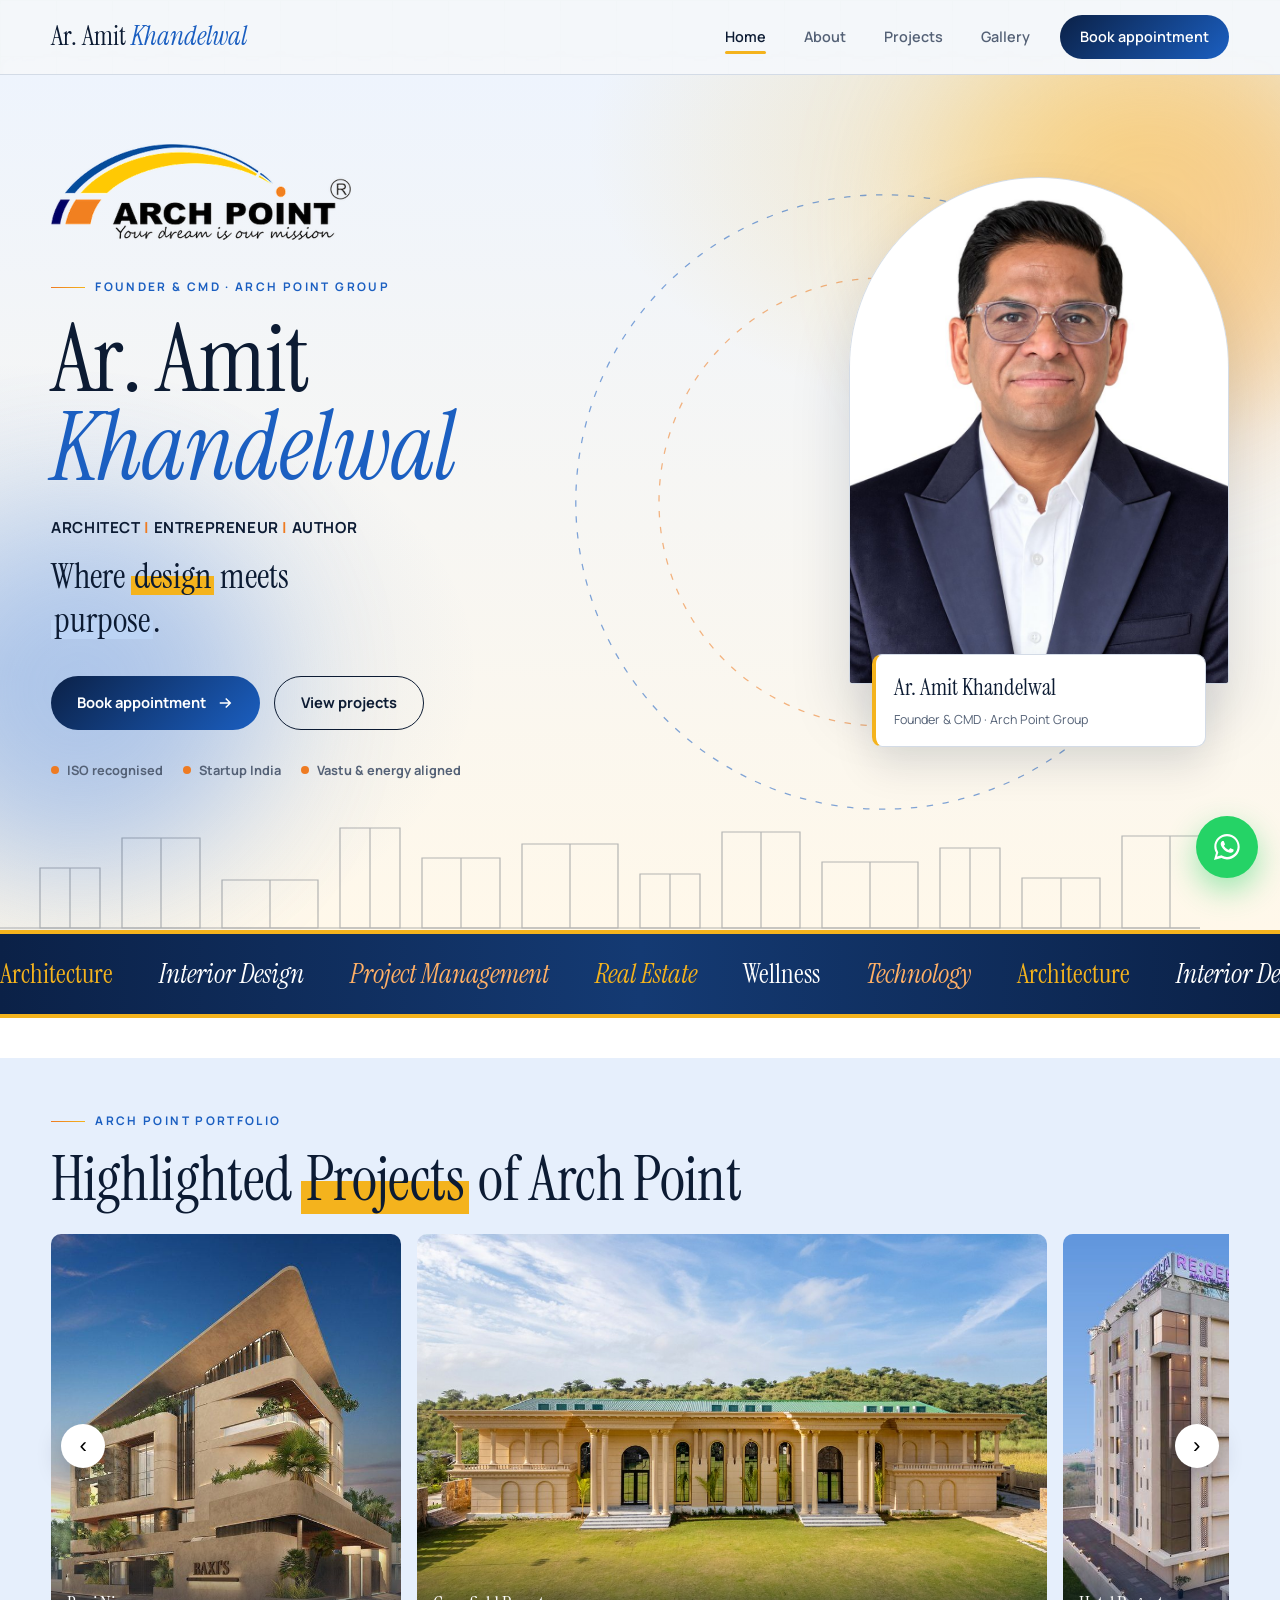
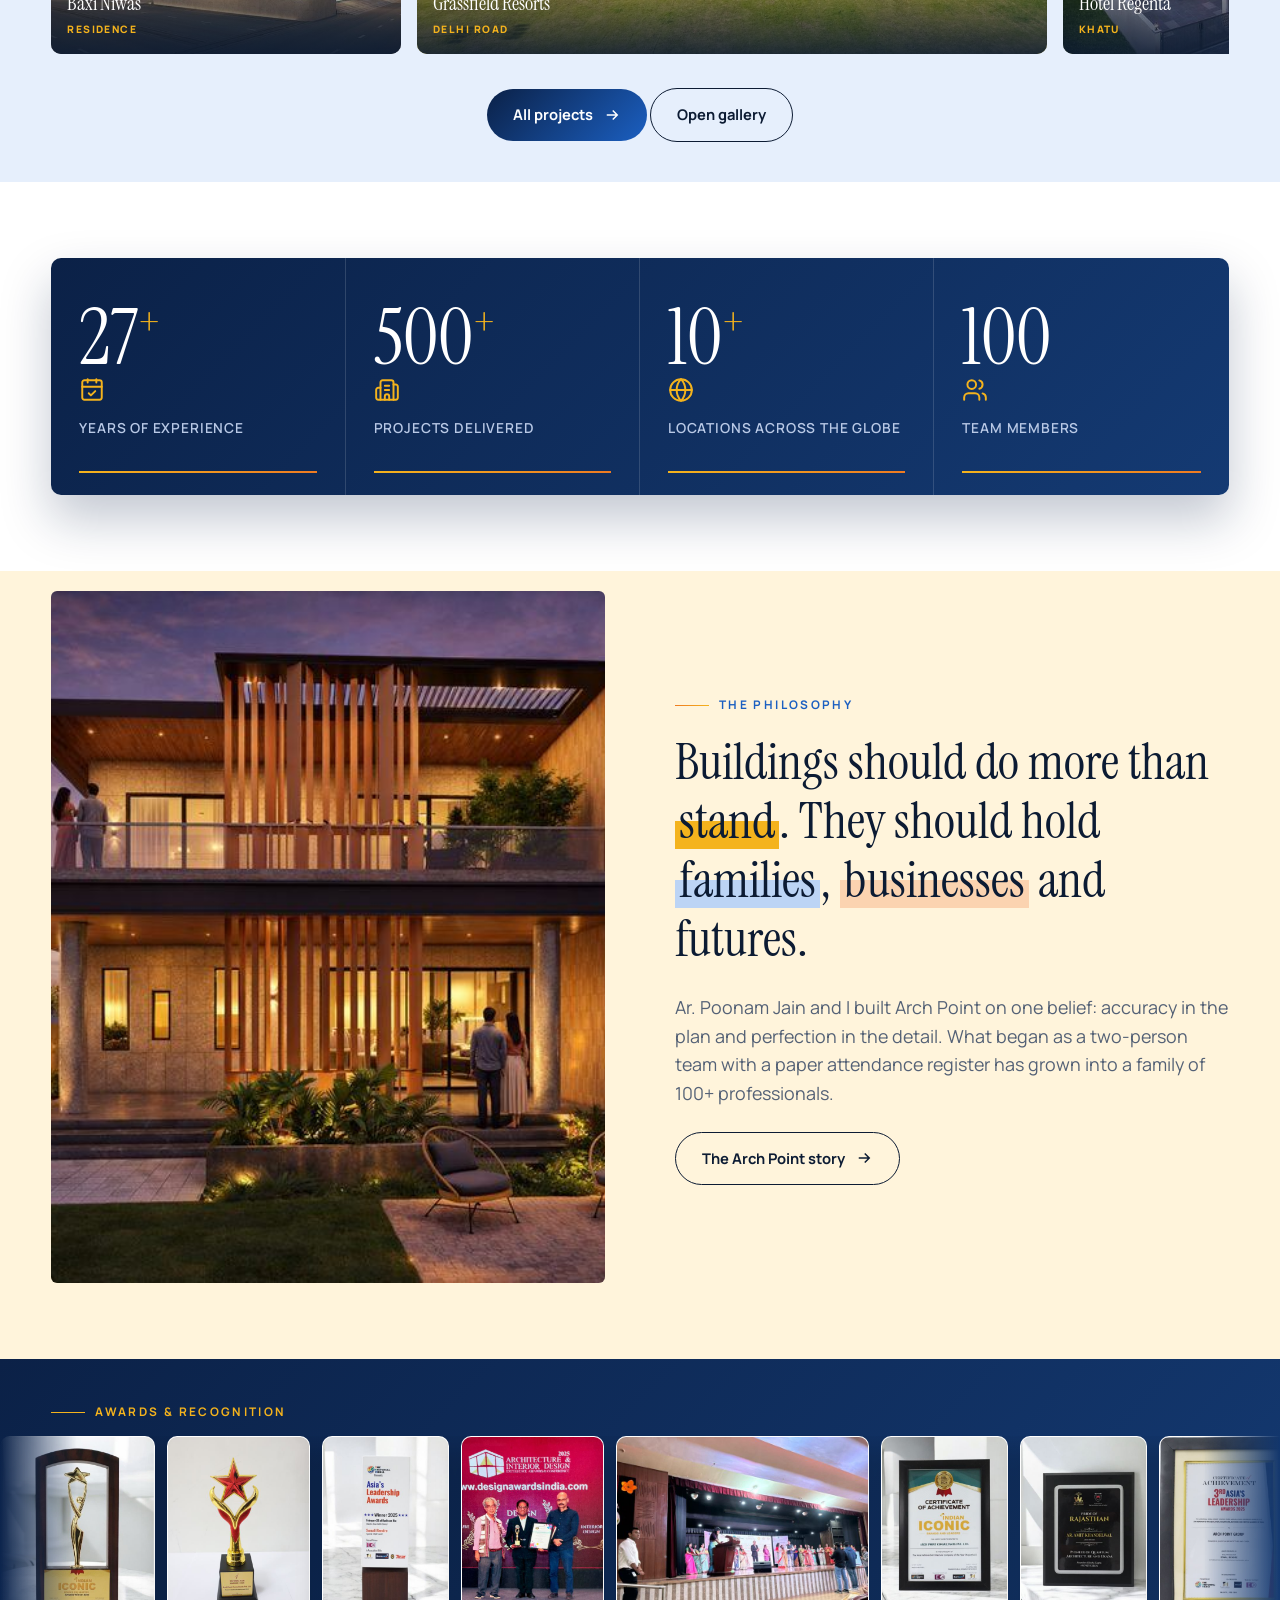
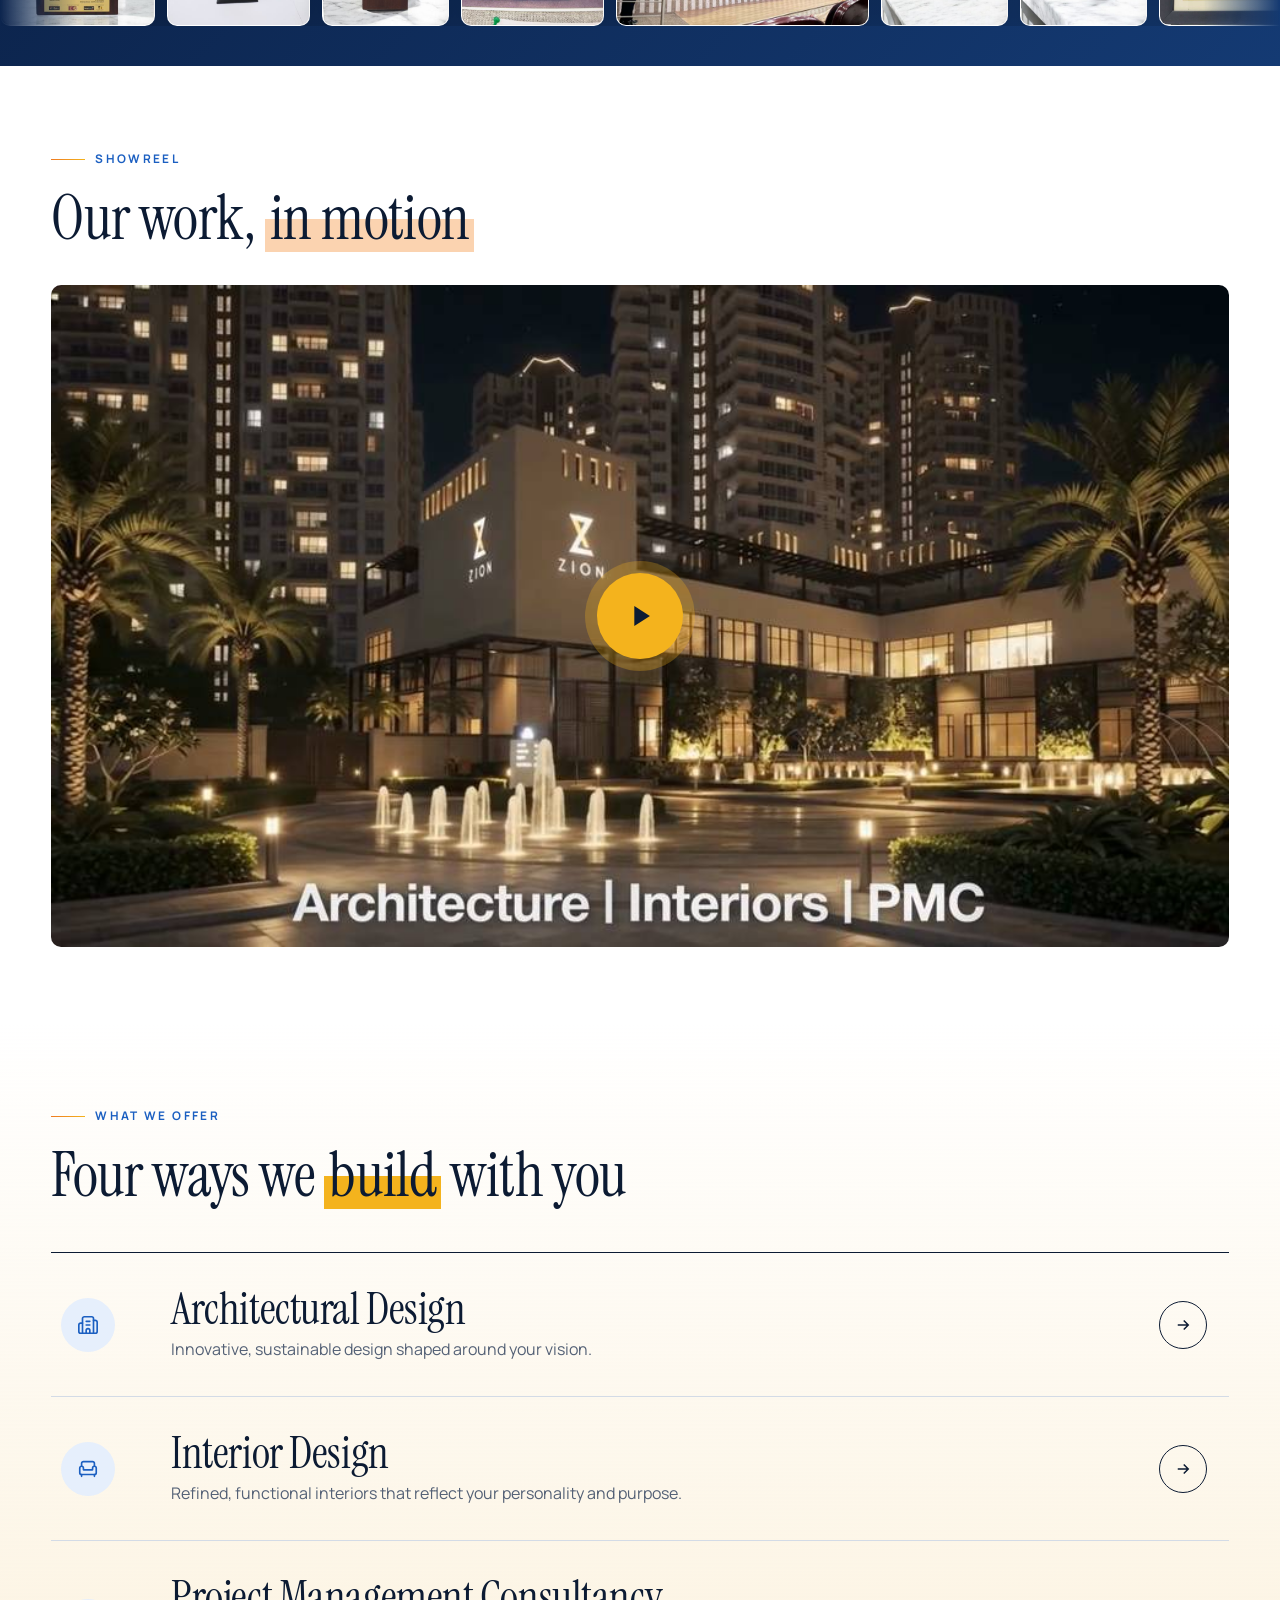
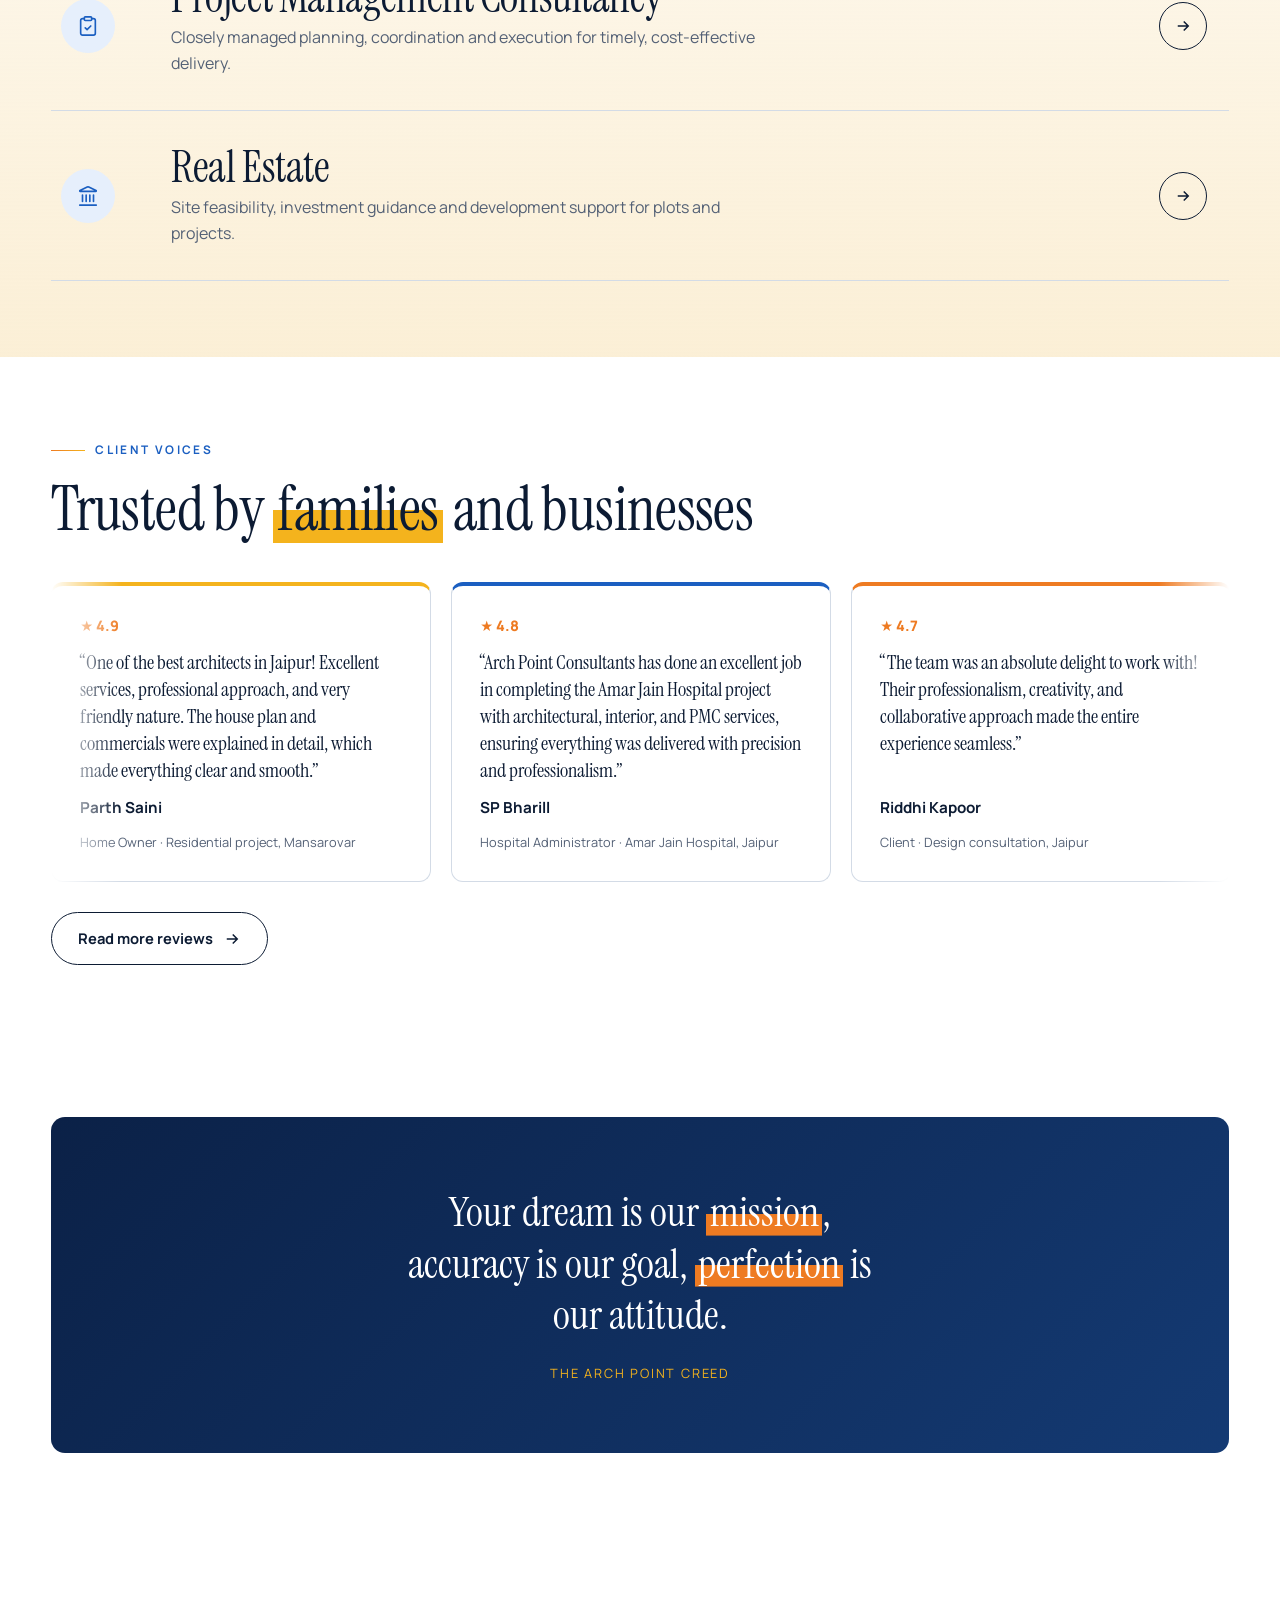
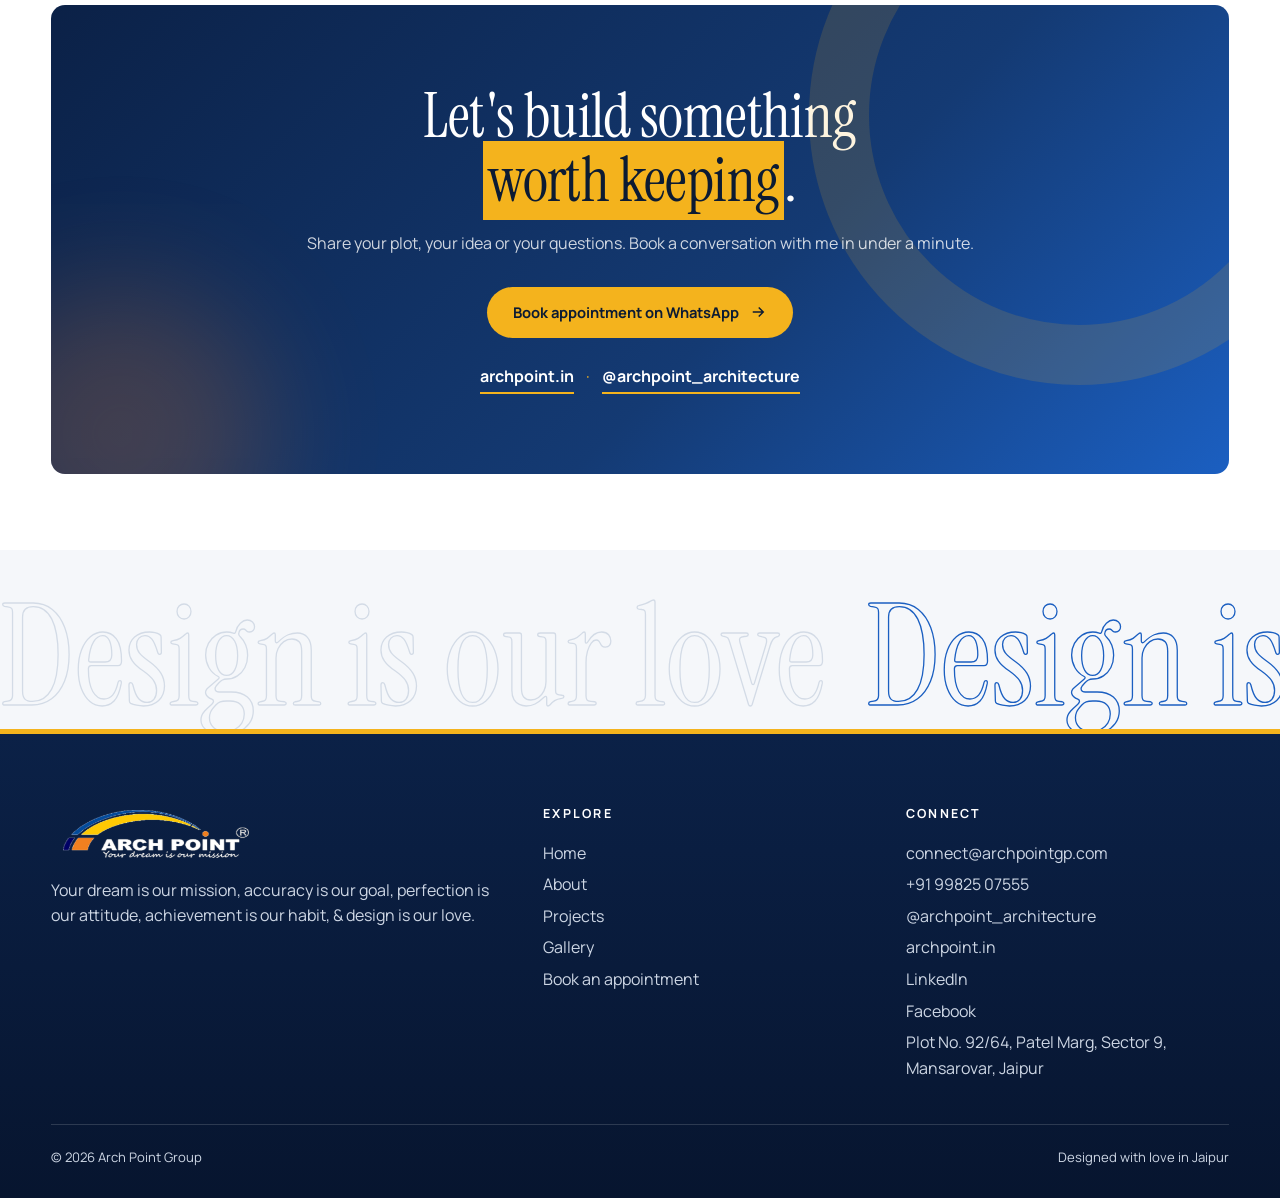
==== commit b607fde7: "First-person copy as Founder & CMD of Arch Point Group; single Highlighted Projects section; full na" ====
--- a/index.html
+++ b/index.html
@@ -1,4 +1,4 @@
-<!DOCTYPE html><html lang="en"><head><meta charset="utf-8"><meta name="viewport" content="width=device-width,initial-scale=1"><title>Ar. Amit Khandelwal | Founder & CMD, Arch Point Group</title><meta name="description" content="Portfolio of Ar. Amit Khandelwal, Founder & CMD of Arch Point Group, Jaipur. Architecture, interiors, PMC, real estate and wellness."><meta name="color-scheme" content="light"><link rel="preconnect" href="https://fonts.googleapis.com"><link rel="preconnect" href="https://fonts.gstatic.com" crossorigin><link href="https://fonts.googleapis.com/css2?family=Instrument+Serif:ital@0;1&family=Manrope:wght@400;500;600;700;800&display=swap" rel="stylesheet"><link rel="icon" href="assets/img/logo-apcl.png"><link rel="stylesheet" href="css/site.css?v=63c90928"></head><body><header class="nav"><div class="wrap"><a class="brand" href="index.html"><span class="bn">Ar. Amit <i>Khandelwal</i></span></a>
+<!DOCTYPE html><html lang="en"><head><meta charset="utf-8"><meta name="viewport" content="width=device-width,initial-scale=1"><title>Ar. Amit Khandelwal | Founder & CMD, Arch Point Group</title><meta name="description" content="Portfolio of Ar. Amit Khandelwal, Founder & CMD of Arch Point Group, Jaipur. Architecture, interiors, PMC, real estate and wellness."><meta name="color-scheme" content="light"><link rel="preconnect" href="https://fonts.googleapis.com"><link rel="preconnect" href="https://fonts.gstatic.com" crossorigin><link href="https://fonts.googleapis.com/css2?family=Instrument+Serif:ital@0;1&family=Manrope:wght@400;500;600;700;800&display=swap" rel="stylesheet"><link rel="icon" href="assets/img/logo-apcl.png"><link rel="stylesheet" href="css/site.css?v=70edb940"></head><body><header class="nav"><div class="wrap"><a class="brand" href="index.html"><span class="bn">Ar. Amit <i>Khandelwal</i></span></a>
 <button class="burger" aria-label="Menu"><i></i><i></i></button><nav class="menu"><a href="index.html" class=on>Home</a><a href="about.html">About</a><a href="projects.html">Projects</a><a href="gallery.html">Gallery</a><a class="btn" href="contact.html">Book appointment</a></nav></div></header><main><section class="hero"><div class="wrap"><div>
 <img class="plogo hl1" src="assets/img/logo-primary.png" alt="Arch Point Consultants Pvt. Ltd. - Your dream is our mission">
 <div class="eyebrow">Founder &amp; CMD &middot; Arch Point Group</div>
@@ -7,9 +7,9 @@
 <p class="tagline">Where <mark class="hl">design</mark> meets <mark class="hl b">purpose</mark>.</p>
 <div class="cta"><a class="btn" href="contact.html">Book appointment <svg width="18" height="18" viewBox="0 0 24 24" fill="none" stroke="currentColor" stroke-width="2"><path d="M5 12h14M13 6l6 6-6 6"/></svg></a><a class="btn ghost" href="projects.html">View projects</a></div><ul class="trust"><li>ISO recognised</li><li>Startup India</li><li>Vastu &amp; energy aligned</li></ul></div>
 <div class="portrait"><div class="arch"><div class="mono">AK</div><img src="assets/amit-2026.jpg" alt="Ar. Amit Khandelwal" fetchpriority="high" decoding="async"></div>
-<img class="fl f1" src="assets/img/t/grassfield-clubhouse.jpg" alt="Grassfield Resorts" loading="eager"><img class="fl f2" src="assets/img/t/baxi-exterior.jpg" alt="Baxi Niwas" loading="eager"><img class="fl f3" src="assets/img/t/regenta-exterior.jpg" alt="Hotel Regenta" loading="eager"><div class="plate"><b>Ar. Amit Khandelwal</b><span>Founder &amp; CMD &middot; Arch Point Group</span></div></div></div><div class="blob b1"></div><div class="blob b2"></div><svg class="orbit" viewBox="0 0 200 200"><circle cx="100" cy="100" r="96"/><circle cx="100" cy="100" r="70"/></svg><div id="elev"></div></section>
+<div class="plate"><b>Ar. Amit Khandelwal</b><span>Founder &amp; CMD &middot; Arch Point Group</span></div></div></div><div class="blob b1"></div><div class="blob b2"></div><svg class="orbit" viewBox="0 0 200 200"><circle cx="100" cy="100" r="96"/><circle cx="100" cy="100" r="70"/></svg><div id="elev"></div></section>
 <div class="ticker"><div><span>Architecture</span><span>Interior Design</span><span>Project Management</span><span>Real Estate</span><span>Wellness</span><span>Technology</span><span>Architecture</span><span>Interior Design</span><span>Project Management</span><span>Real Estate</span><span>Wellness</span><span>Technology</span></div></div>
-<section class="hlsec"><div class="wrap"><div class="eyebrow">Signature work</div><h2 class="rv">Spaces that <mark class="hl">stand</mark> out</h2><div style="height:22px"></div><div class="car"><div class="strip"><figure class="cs" style="--r:0.833" data-t="Baxi Niwas" data-k="Residence" tabindex="0"><img src="assets/img/baxi-exterior.jpg" data-full="assets/img/baxi-exterior.jpg" alt="Baxi Niwas" loading="lazy" decoding="async"><figcaption><b>Baxi Niwas</b><span>Residence</span></figcaption></figure><figure class="cs" style="--r:1.600" data-t="Grassfield Resorts" data-k="Delhi Road" tabindex="0"><img src="assets/img/grassfield-night.jpg" data-full="assets/img/grassfield-night.jpg" alt="Grassfield Resorts" loading="lazy" decoding="async"><figcaption><b>Grassfield Resorts</b><span>Delhi Road</span></figcaption></figure><figure class="cs" style="--r:1.333" data-t="Hotel Regenta" data-k="Khatu" tabindex="0"><img src="assets/img/regenta-exterior.jpg" data-full="assets/img/regenta-exterior.jpg" alt="Hotel Regenta" loading="lazy" decoding="async"><figcaption><b>Hotel Regenta</b><span>Khatu</span></figcaption></figure><figure class="cs" style="--r:1.600" data-t="Dhai Dweep" data-k="Indore" tabindex="0"><img src="assets/img/dhai-aerial.jpg" data-full="assets/img/dhai-aerial.jpg" alt="Dhai Dweep" loading="lazy" decoding="async"><figcaption><b>Dhai Dweep</b><span>Indore</span></figcaption></figure><figure class="cs" style="--r:1.501" data-t="The Arch Point family" data-k="100+ professionals" tabindex="0"><img src="assets/img/team.jpg" data-full="assets/img/team.jpg" alt="The Arch Point family" loading="lazy" decoding="async"><figcaption><b>The Arch Point family</b><span>100+ professionals</span></figcaption></figure></div><button class="cb cp" type="button" aria-label="Previous">&lsaquo;</button><button class="cb cn" type="button" aria-label="Next">&rsaquo;</button></div></div></section>
+<section class="hlsec"><div class="wrap"><div class="eyebrow">Arch Point portfolio</div><h2 class="rv">Highlighted <mark class="hl">Projects</mark> of Arch Point</h2><div style="height:22px"></div><div class="car"><div class="strip"><figure class="cs" style="--r:0.833" data-t="Baxi Niwas" data-k="Residence" tabindex="0"><img src="assets/img/baxi-exterior.jpg" data-full="assets/img/baxi-exterior.jpg" alt="Baxi Niwas" loading="lazy" decoding="async"><figcaption><b>Baxi Niwas</b><span>Residence</span></figcaption></figure><figure class="cs" style="--r:1.499" data-t="Grassfield Resorts" data-k="Delhi Road" tabindex="0"><img src="assets/img/grassfield-clubhouse.jpg" data-full="assets/img/grassfield-clubhouse.jpg" alt="Grassfield Resorts" loading="lazy" decoding="async"><figcaption><b>Grassfield Resorts</b><span>Delhi Road</span></figcaption></figure><figure class="cs" style="--r:1.333" data-t="Hotel Regenta" data-k="Khatu" tabindex="0"><img src="assets/img/regenta-exterior.jpg" data-full="assets/img/regenta-exterior.jpg" alt="Hotel Regenta" loading="lazy" decoding="async"><figcaption><b>Hotel Regenta</b><span>Khatu</span></figcaption></figure><figure class="cs" style="--r:1.600" data-t="Dhai Dweep" data-k="Indore" tabindex="0"><img src="assets/img/dhai-aerial.jpg" data-full="assets/img/dhai-aerial.jpg" alt="Dhai Dweep" loading="lazy" decoding="async"><figcaption><b>Dhai Dweep</b><span>Indore</span></figcaption></figure></div><button class="cb cp" type="button" aria-label="Previous">&lsaquo;</button><button class="cb cn" type="button" aria-label="Next">&rsaquo;</button></div><div style="text-align:center;margin-top:30px"><a class="btn" href="projects.html">All projects <svg width="18" height="18" viewBox="0 0 24 24" fill="none" stroke="currentColor" stroke-width="2"><path d="M5 12h14M13 6l6 6-6 6"/></svg></a> <a class="btn ghost" href="gallery.html">Open gallery</a></div></div></section>
 <section><div class="wrap"><div class="numbers"><div><b data-n="27">0</b><svg
   class="ic" aria-hidden="true"
   xmlns="http://www.w3.org/2000/svg"
@@ -77,9 +77,7 @@
   <circle cx="9" cy="7" r="4" />
 </svg><small>Team members</small></div></div></div></section>
 <section style="padding-top:20px"><div class="wrap split"><div class="imgrv rv" style="aspect-ratio:4/5"><img src="assets/img/sangeeta-exterior.jpg" alt="Sangeeta Ji Residence, Ajmer" loading="lazy" decoding="async"></div>
-<div class="rv d1"><div class="eyebrow">The philosophy</div><p class="bigq">Buildings should do more than <mark class="hl">stand</mark>. They should hold <mark class="hl b">families</mark>, <mark class="hl o">businesses</mark> and futures.</p><p class="lead" style="margin:24px 0">Ar. Amit Khandelwal and Ar. Poonam Jain built Arch Point on one belief: accuracy in the plan and perfection in the detail. What began as a two-person team with a paper attendance register is today a studio of 100+ professionals.</p><a class="btn ghost" href="about.html">The Arch Point story <svg width="18" height="18" viewBox="0 0 24 24" fill="none" stroke="currentColor" stroke-width="2"><path d="M5 12h14M13 6l6 6-6 6"/></svg></a></div></div></section>
-<section><div class="wrap"><div class="eyebrow">Selected work</div><h2 class="rv">Projects that <mark class="hl">speak</mark> for us</h2><div class="vstrip" style="margin-top:34px"><a class="vc rv" href="gallery.html#baxi"><span class="ph"><img src="assets/img/t/baxi-exterior.jpg" alt="Baxi Niwas" loading="lazy" decoding="async"><em>5 photos</em></span><span class="vm"><b>Baxi Niwas</b><small>Residence</small></span></a><a class="vc rv" href="gallery.html#grassfield"><span class="ph"><img src="assets/img/t/grassfield-clubhouse.jpg" alt="Grassfield Resorts" loading="lazy" decoding="async"><em>10 photos</em></span><span class="vm"><b>Grassfield Resorts</b><small>Delhi Road · Resort</small></span></a><a class="vc rv" href="gallery.html#regenta"><span class="ph"><img src="assets/img/t/regenta-exterior.jpg" alt="Hotel Regenta" loading="lazy" decoding="async"><em>5 photos</em></span><span class="vm"><b>Hotel Regenta</b><small>Khatu · Hotel</small></span></a><a class="vc rv" href="gallery.html#dhai"><span class="ph"><img src="assets/img/t/dhai-aerial.jpg" alt="Dhai Dweep" loading="lazy" decoding="async"><em>6 photos</em></span><span class="vm"><b>Dhai Dweep</b><small>Indore · Religious</small></span></a></div>
-<div style="text-align:center;margin-top:30px"><a class="btn" href="projects.html">All projects <svg width="18" height="18" viewBox="0 0 24 24" fill="none" stroke="currentColor" stroke-width="2"><path d="M5 12h14M13 6l6 6-6 6"/></svg></a> <a class="btn ghost" href="gallery.html">Open gallery</a></div></div></section>
+<div class="rv d1"><div class="eyebrow">The philosophy</div><p class="bigq">Buildings should do more than <mark class="hl">stand</mark>. They should hold <mark class="hl b">families</mark>, <mark class="hl o">businesses</mark> and futures.</p><p class="lead" style="margin:24px 0">Ar. Poonam Jain and I built Arch Point on one belief: accuracy in the plan and perfection in the detail. What began as a two-person team with a paper attendance register has grown into a family of 100+ professionals.</p><a class="btn ghost" href="about.html">The Arch Point story <svg width="18" height="18" viewBox="0 0 24 24" fill="none" stroke="currentColor" stroke-width="2"><path d="M5 12h14M13 6l6 6-6 6"/></svg></a></div></div></section>
 <section class="awsec"><div class="wrap"><div class="eyebrow">Awards &amp; recognition</div></div><div class="hmar rv" aria-label="Awards and achievements"><div class="hrow"><a href="gallery.html#achievements"><img src="assets/img/t/ach-iibl-trophy.jpg" alt="IIBL Award 2024" loading="lazy" decoding="async"></a><a href="gallery.html#achievements"><img src="assets/img/t/ach-national-icon-trophy.jpg" alt="National Icon Award 2025" loading="lazy" decoding="async"></a><a href="gallery.html#achievements"><img src="assets/img/t/ach-asia-leadership-trophy.jpg" alt="Asia&#x27;s Leadership Awards" loading="lazy" decoding="async"></a><a href="gallery.html#achievements"><img src="assets/img/t/award-2025.jpg" alt="Excellence Awards 2025" loading="lazy" decoding="async"></a><a href="gallery.html#achievements"><img src="assets/img/t/ach-womens-day-stage.jpg" alt="Women&#x27;s Day felicitation" loading="lazy" decoding="async"></a><a href="gallery.html#achievements"><img src="assets/img/t/ach-iibl-certificate.jpg" alt="Most Admired Architecture Company" loading="lazy" decoding="async"></a><a href="gallery.html#achievements"><img src="assets/img/t/ach-pride-of-rajasthan.jpg" alt="Pride of Rajasthan" loading="lazy" decoding="async"></a><a href="gallery.html#achievements"><img src="assets/img/t/ach-asia-leadership-certificate.jpg" alt="3rd Asia&#x27;s Leadership Awards" loading="lazy" decoding="async"></a><a href="gallery.html#achievements"><img src="assets/img/t/ach-national-icon-certificate.jpg" alt="National Icon Awards 2025" loading="lazy" decoding="async"></a><a href="gallery.html#achievements" aria-hidden="true" tabindex="-1"><img src="assets/img/t/ach-iibl-trophy.jpg" alt="" loading="lazy" decoding="async"></a><a href="gallery.html#achievements" aria-hidden="true" tabindex="-1"><img src="assets/img/t/ach-national-icon-trophy.jpg" alt="" loading="lazy" decoding="async"></a><a href="gallery.html#achievements" aria-hidden="true" tabindex="-1"><img src="assets/img/t/ach-asia-leadership-trophy.jpg" alt="" loading="lazy" decoding="async"></a><a href="gallery.html#achievements" aria-hidden="true" tabindex="-1"><img src="assets/img/t/award-2025.jpg" alt="" loading="lazy" decoding="async"></a><a href="gallery.html#achievements" aria-hidden="true" tabindex="-1"><img src="assets/img/t/ach-womens-day-stage.jpg" alt="" loading="lazy" decoding="async"></a><a href="gallery.html#achievements" aria-hidden="true" tabindex="-1"><img src="assets/img/t/ach-iibl-certificate.jpg" alt="" loading="lazy" decoding="async"></a><a href="gallery.html#achievements" aria-hidden="true" tabindex="-1"><img src="assets/img/t/ach-pride-of-rajasthan.jpg" alt="" loading="lazy" decoding="async"></a><a href="gallery.html#achievements" aria-hidden="true" tabindex="-1"><img src="assets/img/t/ach-asia-leadership-certificate.jpg" alt="" loading="lazy" decoding="async"></a><a href="gallery.html#achievements" aria-hidden="true" tabindex="-1"><img src="assets/img/t/ach-national-icon-certificate.jpg" alt="" loading="lazy" decoding="async"></a></div></div></section>
 <section><div class="wrap"><div class="eyebrow">Showreel</div><h2 class="rv">Our work, <mark class="hl o">in motion</mark></h2><div class="reel rv" id="reel"><img src="assets/showreel-poster.jpg" alt="Arch Point showreel: architecture, interiors and PMC" loading="lazy" decoding="async"><button class="rp" type="button" aria-label="Play showreel"><svg width="34" height="34" viewBox="0 0 24 24" fill="currentColor"><path d="M8 5v14l11-7z"/></svg></button></div></div></section>
 <section><div class="wrap"><div class="eyebrow">What we offer</div><h2 class="rv">Four ways we <mark class="hl">build</mark> with you</h2><div class="svc">
@@ -155,8 +153,8 @@
 </svg></i><div><h3>Real Estate</h3><p>Site feasibility, investment guidance and development support for plots and projects.</p></div><span class="go"><svg width="18" height="18" viewBox="0 0 24 24" fill="none" stroke="currentColor" stroke-width="2"><path d="M5 12h14M13 6l6 6-6 6"/></svg></span></a></div></div></section>
 <section><div class="wrap"><div class="eyebrow">Client voices</div><h2 class="rv">Trusted by <mark class="hl">families</mark> and businesses</h2><div class="tmar"><div><article class="tc rv"><div class="st">&#9733; 4.9</div><p>&ldquo;One of the best architects in Jaipur! Excellent services, professional approach, and very friendly nature. The house plan and commercials were explained in detail, which made everything clear and smooth.&rdquo;</p><b>Parth Saini</b><span>Home Owner &middot; Residential project, Mansarovar</span></article><article class="tc rv"><div class="st">&#9733; 4.8</div><p>&ldquo;Arch Point Consultants has done an excellent job in completing the Amar Jain Hospital project with architectural, interior, and PMC services, ensuring everything was delivered with precision and professionalism.&rdquo;</p><b>SP Bharill</b><span>Hospital Administrator &middot; Amar Jain Hospital, Jaipur</span></article><article class="tc rv"><div class="st">&#9733; 4.7</div><p>&ldquo;The team was an absolute delight to work with! Their professionalism, creativity, and collaborative approach made the entire experience seamless.&rdquo;</p><b>Riddhi Kapoor</b><span>Client &middot; Design consultation, Jaipur</span></article><article class="tc rv"><div class="st">&#9733; 4.9</div><p>&ldquo;Completed the interiors of our Seven Heaven flat so beautifully. The design, finishing, and attention to detail have truly exceeded our expectations.&rdquo;</p><b>Gopal Sharma</b><span>Flat Owner &middot; Seven Heaven Flats, Mansarovar</span></article><article class="tc rv"><div class="st">&#9733; 4.6</div><p>&ldquo;An amazing choice for your dream construction. A hardworking team which delivers on time and has an aesthetic sense to design your building.&rdquo;</p><b>Anurag Aman</b><span>Client &middot; Residence interior, Jaipur</span></article><article class="tc rv"><div class="st">&#9733; 4.8</div><p>&ldquo;Right from the first discussion till the final handover, the team was approachable and clear in their process. They balanced creativity with practicality.&rdquo;</p><b>Vivek Kalra</b><span>Home Owner &middot; Residential design, Jaipur</span></article><article class="tc rv"><div class="st">&#9733; 4.7</div><p>&ldquo;Professional approach and creative solutions, listens to the client's demands and gives an appropriate design.&rdquo;</p><b>Hetansh Sheth</b><span>Client &middot; Design consultation, Jaipur</span></article><article class="tc rv"><div class="st">&#9733; 4.9</div><p>&ldquo;One of the best architects in Jaipur! Excellent services, professional approach, and very friendly nature. The house plan and commercials were explained in detail, which made everything clear and smooth.&rdquo;</p><b>Parth Saini</b><span>Home Owner &middot; Residential project, Mansarovar</span></article><article class="tc rv"><div class="st">&#9733; 4.8</div><p>&ldquo;Arch Point Consultants has done an excellent job in completing the Amar Jain Hospital project with architectural, interior, and PMC services, ensuring everything was delivered with precision and professionalism.&rdquo;</p><b>SP Bharill</b><span>Hospital Administrator &middot; Amar Jain Hospital, Jaipur</span></article><article class="tc rv"><div class="st">&#9733; 4.7</div><p>&ldquo;The team was an absolute delight to work with! Their professionalism, creativity, and collaborative approach made the entire experience seamless.&rdquo;</p><b>Riddhi Kapoor</b><span>Client &middot; Design consultation, Jaipur</span></article><article class="tc rv"><div class="st">&#9733; 4.9</div><p>&ldquo;Completed the interiors of our Seven Heaven flat so beautifully. The design, finishing, and attention to detail have truly exceeded our expectations.&rdquo;</p><b>Gopal Sharma</b><span>Flat Owner &middot; Seven Heaven Flats, Mansarovar</span></article><article class="tc rv"><div class="st">&#9733; 4.6</div><p>&ldquo;An amazing choice for your dream construction. A hardworking team which delivers on time and has an aesthetic sense to design your building.&rdquo;</p><b>Anurag Aman</b><span>Client &middot; Residence interior, Jaipur</span></article><article class="tc rv"><div class="st">&#9733; 4.8</div><p>&ldquo;Right from the first discussion till the final handover, the team was approachable and clear in their process. They balanced creativity with practicality.&rdquo;</p><b>Vivek Kalra</b><span>Home Owner &middot; Residential design, Jaipur</span></article><article class="tc rv"><div class="st">&#9733; 4.7</div><p>&ldquo;Professional approach and creative solutions, listens to the client's demands and gives an appropriate design.&rdquo;</p><b>Hetansh Sheth</b><span>Client &middot; Design consultation, Jaipur</span></article></div></div><p style="margin-top:30px"><a class="btn ghost" href="about.html#voices">Read more reviews <svg width="18" height="18" viewBox="0 0 24 24" fill="none" stroke="currentColor" stroke-width="2"><path d="M5 12h14M13 6l6 6-6 6"/></svg></a></p></div></section>
 <section><div class="wrap"><div class="quote rv"><blockquote>Your dream is our <mark class="hl">mission</mark>, accuracy is our goal, <mark class="hl">perfection</mark> is our attitude.</blockquote><cite>The Arch Point creed</cite></div></div></section>
-<section><div class="wrap"><div class="ctab rv"><h2>Let's build something <mark class="hl full" style="color:#0C1B33">worth keeping</mark>.</h2><p>Share your plot, your idea or your questions. Book a conversation with Ar. Khandelwal in under a minute.</p><a class="btn" href="contact.html">Book appointment on WhatsApp <svg width="18" height="18" viewBox="0 0 24 24" fill="none" stroke="currentColor" stroke-width="2"><path d="M5 12h14M13 6l6 6-6 6"/></svg></a><p class="soc"><a href="https://archpoint.in" target="_blank" rel="noopener">archpoint.in</a><span>&middot;</span><a href="https://instagram.com/archpoint_architecture" target="_blank" rel="noopener">@archpoint_architecture</a></p></div></div></section></main><div class="wmw"><div class="wm"><span>Design is our love</span><span>Design is our love</span><span>Design is our love</span><span>Design is our love</span></div></div><footer><div class="wrap"><div><img class="plogo" src="assets/img/logo-primary-light.png" alt="Arch Point Consultants Pvt. Ltd."><p>Your dream is our mission, accuracy is our goal, perfection is our attitude, achievement is our habit, &amp; design is our love.</p></div>
+<section><div class="wrap"><div class="ctab rv"><h2>Let's build something <mark class="hl full" style="color:#0C1B33">worth keeping</mark>.</h2><p>Share your plot, your idea or your questions. Book a conversation with me in under a minute.</p><a class="btn" href="contact.html">Book appointment on WhatsApp <svg width="18" height="18" viewBox="0 0 24 24" fill="none" stroke="currentColor" stroke-width="2"><path d="M5 12h14M13 6l6 6-6 6"/></svg></a><p class="soc"><a href="https://archpoint.in" target="_blank" rel="noopener">archpoint.in</a><span>&middot;</span><a href="https://instagram.com/archpoint_architecture" target="_blank" rel="noopener">@archpoint_architecture</a></p></div></div></section></main><div class="wmw"><div class="wm"><span>Design is our love</span><span>Design is our love</span><span>Design is our love</span><span>Design is our love</span></div></div><footer><div class="wrap"><div><img class="plogo" src="assets/img/logo-primary-light.png" alt="Arch Point Consultants Pvt. Ltd."><p>Your dream is our mission, accuracy is our goal, perfection is our attitude, achievement is our habit, &amp; design is our love.</p></div>
 <div><h4>Explore</h4><a href="index.html">Home</a><a href="about.html">About</a><a href="projects.html">Projects</a><a href="gallery.html">Gallery</a><a href="contact.html">Book an appointment</a></div>
 <div><h4>Connect</h4><a href="mailto:connect@archpointgp.com">connect@archpointgp.com</a><a href="tel:+919982507555">+91 99825 07555</a><a href="https://instagram.com/archpoint_architecture" target="_blank" rel="noopener">@archpoint_architecture</a><a href="https://archpoint.in" target="_blank" rel="noopener">archpoint.in</a><a href="https://www.linkedin.com/company/14409093" target="_blank" rel="noopener">LinkedIn</a><a href="https://www.facebook.com/teamarchpoint/" target="_blank" rel="noopener">Facebook</a><a>Plot No. 92/64, Patel Marg, Sector 9, Mansarovar, Jaipur</a></div>
-<div class="cp"><span>&copy; 2026 Arch Point Consultants Pvt. Ltd.</span><span>Designed with love in Jaipur</span></div></div></footer>
+<div class="cp"><span>&copy; 2026 Arch Point Group</span><span>Designed with love in Jaipur</span></div></div></footer>
 <a class="fab" href="contact.html" aria-label="Book on WhatsApp"><svg viewBox="0 0 32 32"><path d="M16 3C9 3 3.3 8.6 3.3 15.5c0 2.3.6 4.4 1.7 6.3L3 29l7.4-1.9a12.8 12.8 0 0 0 5.6 1.3c7 0 12.7-5.6 12.7-12.5S23 3 16 3zm0 22.9c-1.8 0-3.6-.5-5.100-1.400l-.4-.2-4.400 1.100 1.200-4.200-.3-.4a10.200 10.200 0 0 1-1.600-5.500C5.400 9.800 10.100 5.200 16 5.200S26.600 9.800 26.600 15.500 21.900 25.900 16 25.900zm5.800-7.600c-.3-.2-1.900-.9-2.200-1-.3-.1-.5-.2-.7.200s-.8 1-1 1.200c-.2.200-.4.200-.7.100a8.400 8.400 0 0 1-4.200-3.700c-.3-.6.300-.5.900-1.700.1-.2 0-.4 0-.5l-1-2.300c-.2-.6-.5-.5-.7-.5h-.6c-.2 0-.5.100-.8.400-.3.300-1.100 1.100-1.100 2.600s1.100 3 1.300 3.200c.2.200 2.200 3.400 5.400 4.700 2 .8 2.800.9 3.800.7.600-.1 1.900-.8 2.200-1.500.3-.7.300-1.400.2-1.500-.1-.2-.3-.2-.6-.4z"/></svg></a><div class="lb"><button class="x" aria-label="Close">&times;</button><button class="pv" aria-label="Previous">&lsaquo;</button><img alt=""><p></p><button class="nx" aria-label="Next">&rsaquo;</button></div><script src="js/site.js?v=aab65785"></script></body></html>
--- a/css/site.css
+++ b/css/site.css
@@ -448,7 +448,7 @@
 .ctab .btn{background:var(--yellow);color:var(--ink)}.ctab .btn:hover{background:#fff}
 .hero .blob.b1{background:linear-gradient(135deg,#FFD66B,#F7A24A);opacity:.55}
 .hero .blob.b2{background:linear-gradient(135deg,#8DB6F2,#5E8FE0);opacity:.45}
-.hero h1 .n2{background:linear-gradient(90deg,var(--blue),#0B3C91);-webkit-background-clip:text;background-clip:text;-webkit-text-fill-color:transparent;color:var(--blue)}
+.hero h1 .n2,.hero h1 .n2 .ch{-webkit-text-fill-color:var(--blue);color:var(--blue)}
 .ticker{background:linear-gradient(90deg,var(--navy),var(--navy2),var(--navy));border-block:4px solid var(--yellow)}
 .ticker span:nth-child(3n+1){color:var(--yellow)}.ticker span:nth-child(3n+2){color:#fff}.ticker span:nth-child(3n){color:#FFB066;font-style:italic}
 .numbers{background:linear-gradient(135deg,var(--navy),var(--navy2));border:0;box-shadow:0 24px 50px rgba(11,33,71,.25)}
@@ -499,3 +499,14 @@
 .fl{position:absolute;width:128px;aspect-ratio:4/3;object-fit:cover;border:5px solid #fff;border-radius:12px;box-shadow:0 18px 40px rgba(12,27,51,.22);z-index:3;animation:bob 6s ease-in-out infinite}
 .fl.f1{left:-74px;top:10%}.fl.f2{right:-34px;top:2%;animation-delay:-2s;width:112px;aspect-ratio:1}.fl.f3{left:-46px;bottom:20%;animation-delay:-4s;width:110px}
 @media(max-width:900px){.fl.f1{left:-8px;top:2%;width:92px}.fl.f2{right:-4px;top:-2%;width:84px}.fl.f3{left:-6px;bottom:16%;width:84px}.vgrid{grid-template-columns:repeat(2,minmax(0,1fr))}.vgrid .vc,.vgrid .vc:nth-child(n+8){grid-column:span 1}.vgrid .vc.vfeat{grid-column:1/-1}.vfeat .ph,.vfeat .ph img{aspect-ratio:4/3}.vgrid .vc:nth-child(n+8) .ph,.vgrid .vc:nth-child(n+8) .ph img{aspect-ratio:4/5}.vfeat .vm{padding:50px 18px 18px}}
+/* fixes: mobile hero order, fab, colour lift */
+.hero{background:radial-gradient(900px 500px at 88% 8%,rgba(244,179,29,.30),transparent 60%),radial-gradient(800px 520px at 0% 70%,rgba(27,95,193,.16),transparent 60%),linear-gradient(180deg,#EEF4FD,#FFF8EA)}
+.hero h1{font-size:clamp(3rem,7.4vw,6.6rem)}
+.eyebrow{color:var(--blue)}.eyebrow:before{background:linear-gradient(90deg,var(--orange),var(--yellow))}
+h2 mark.hl{background-size:100% 46%}
+@media(max-width:900px){
+ .hero .wrap{display:flex;flex-direction:column}
+ .hero .wrap>div:first-child{order:1;width:100%}.hero .portrait{order:2;margin:10px auto 0}
+ .fab{width:46px;height:46px;right:12px;bottom:14px}
+ .role{font-size:.8rem;letter-spacing:.02em}
+}
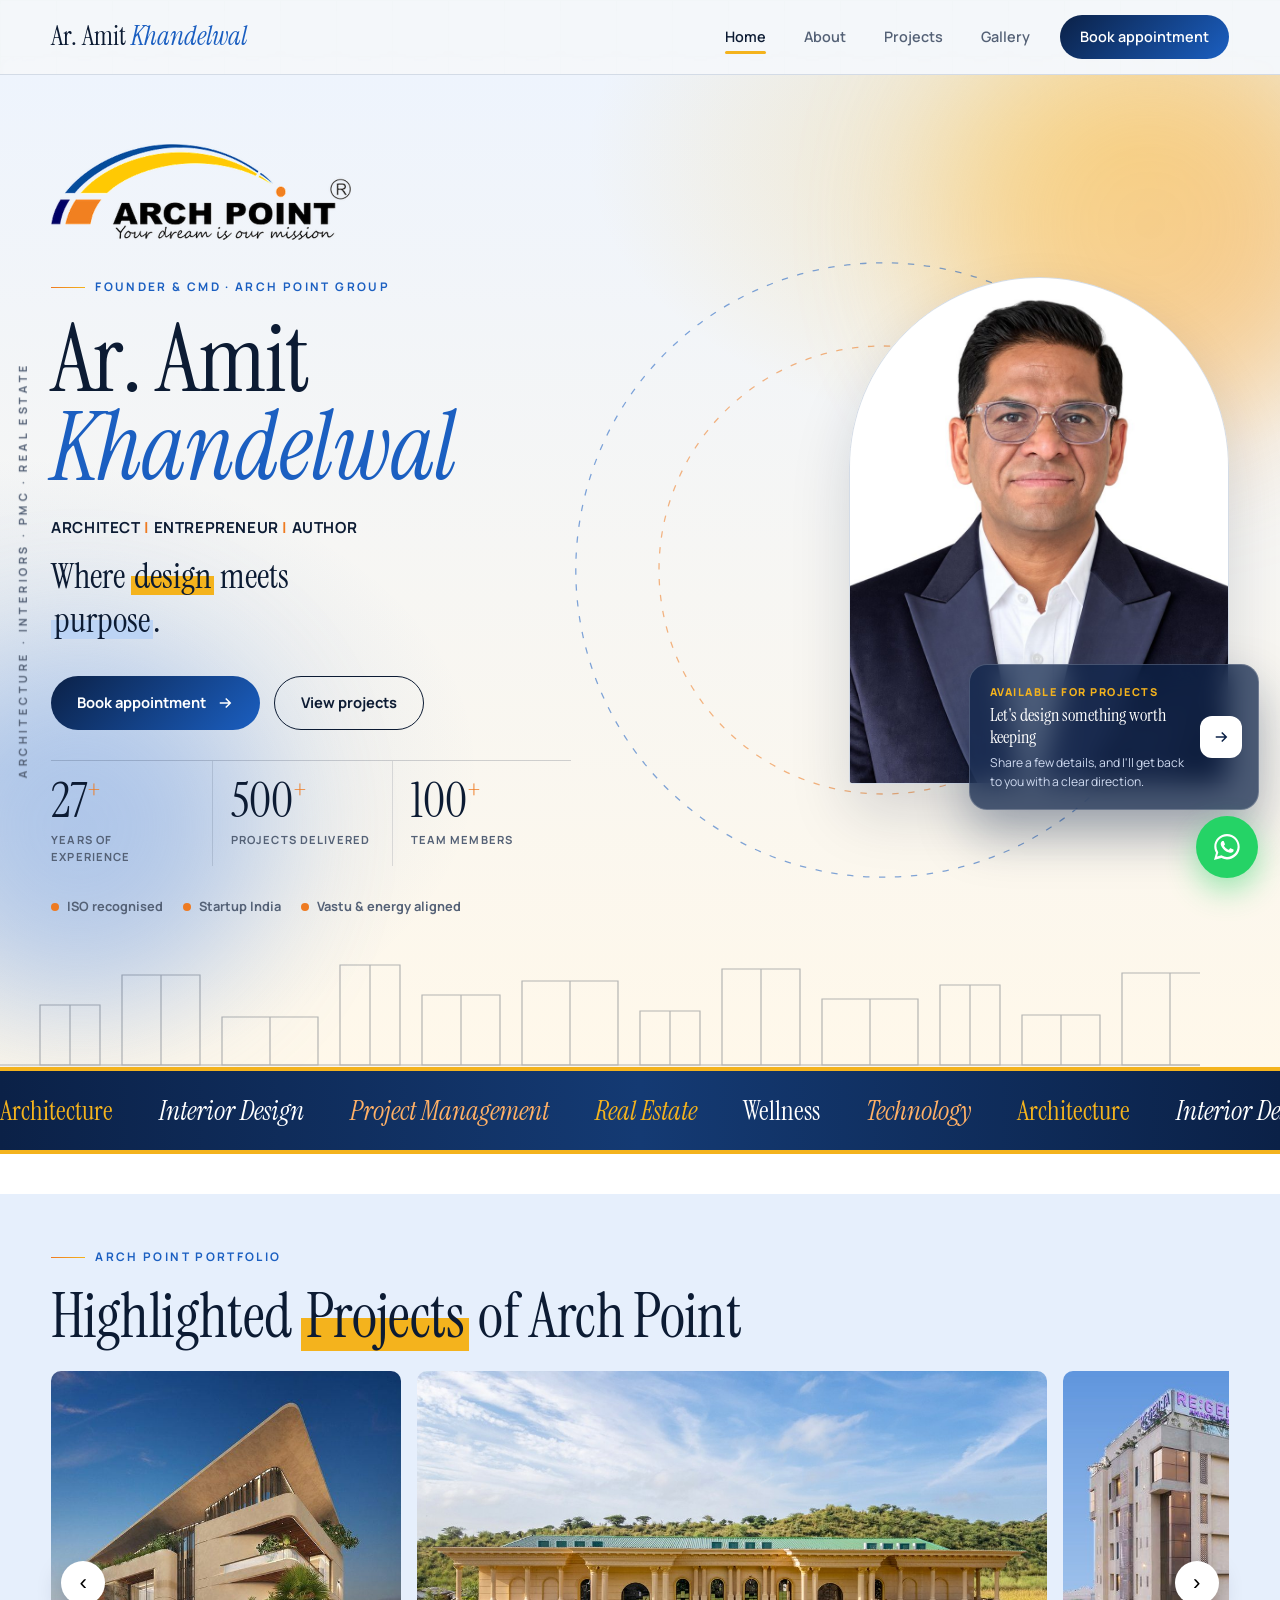
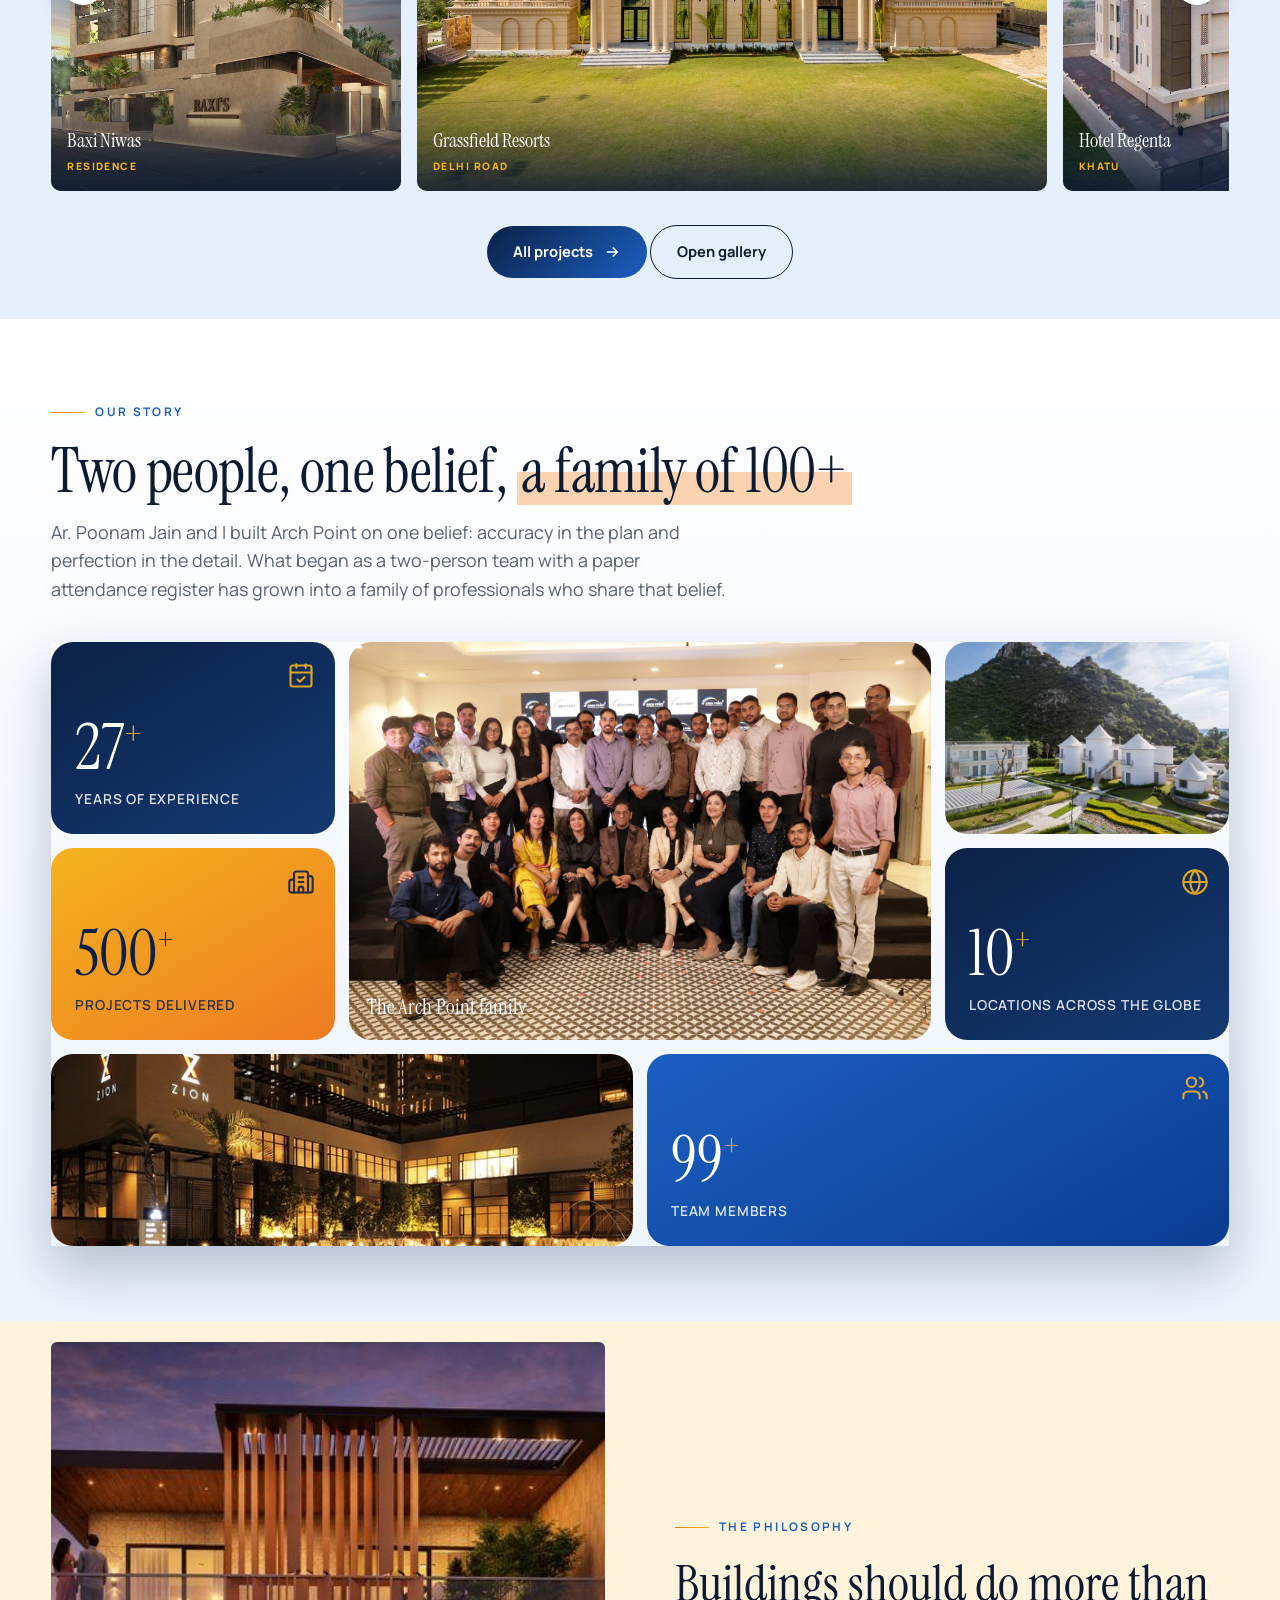
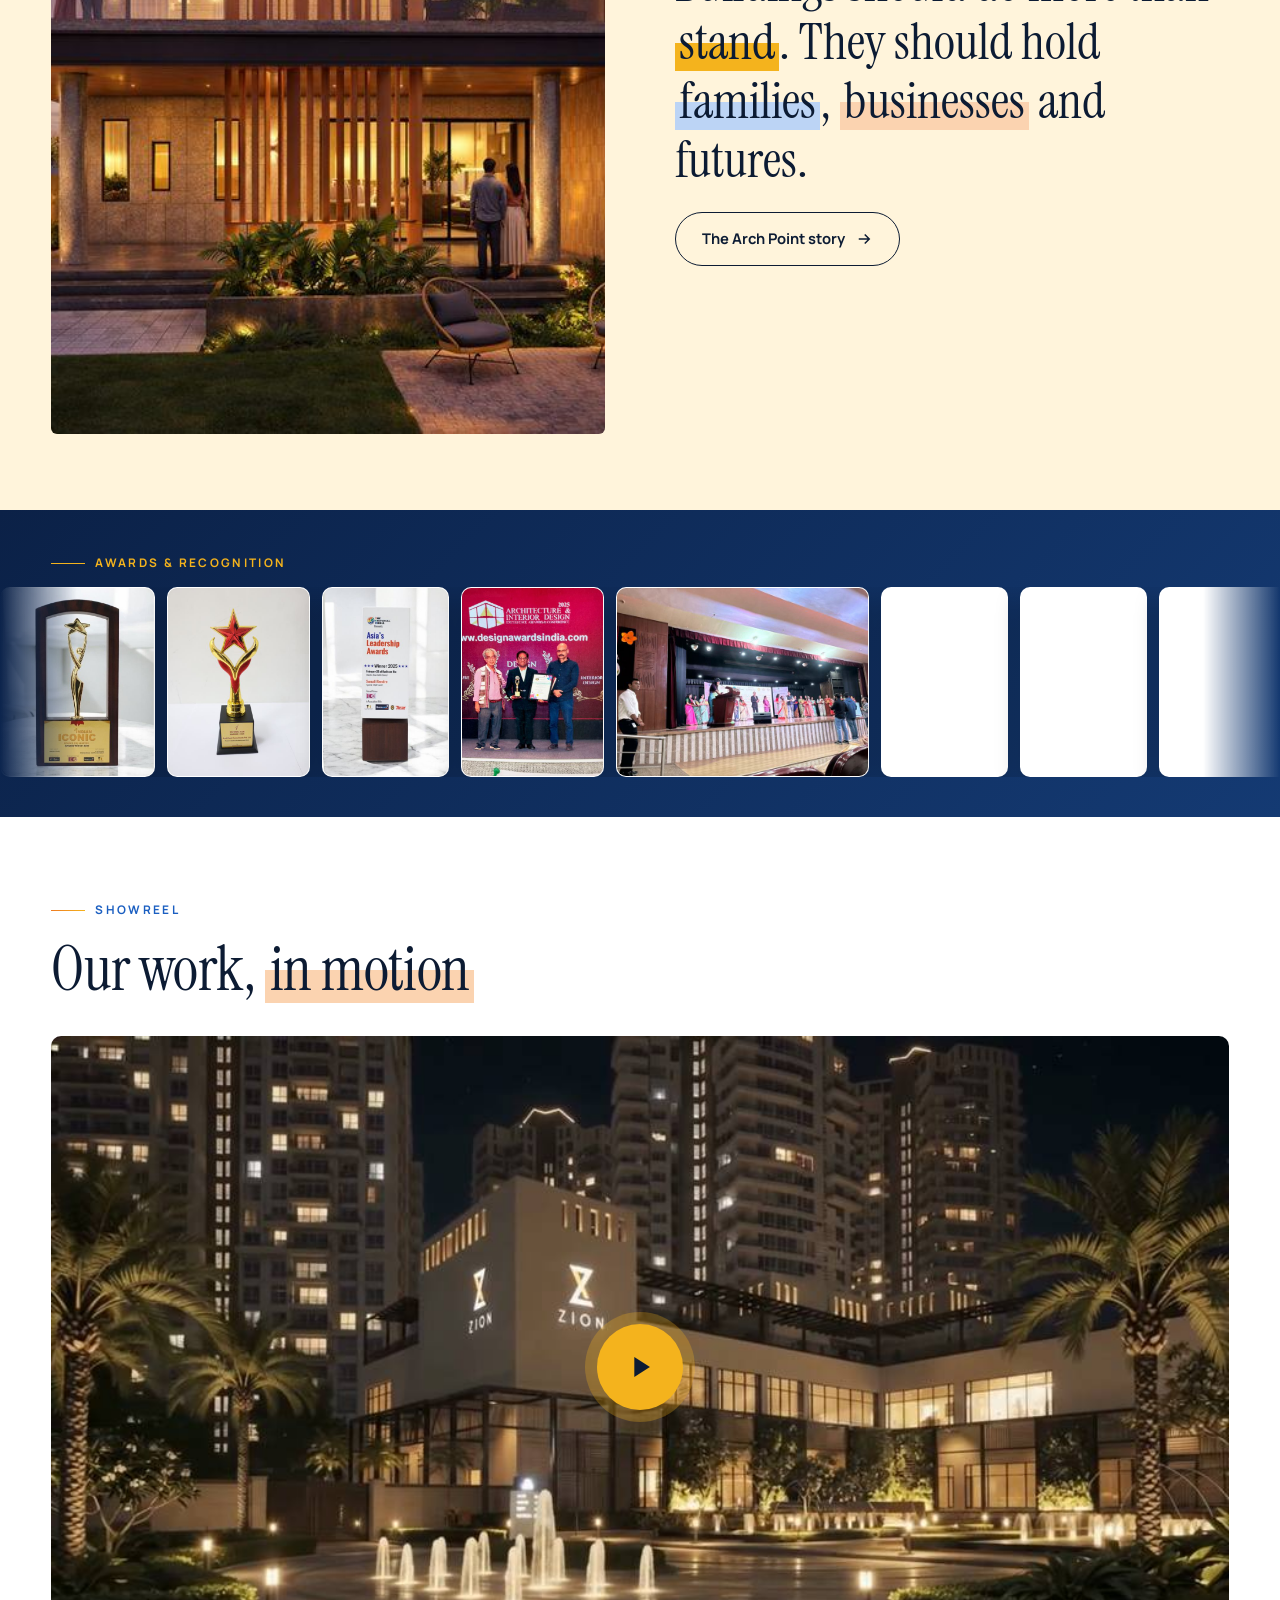
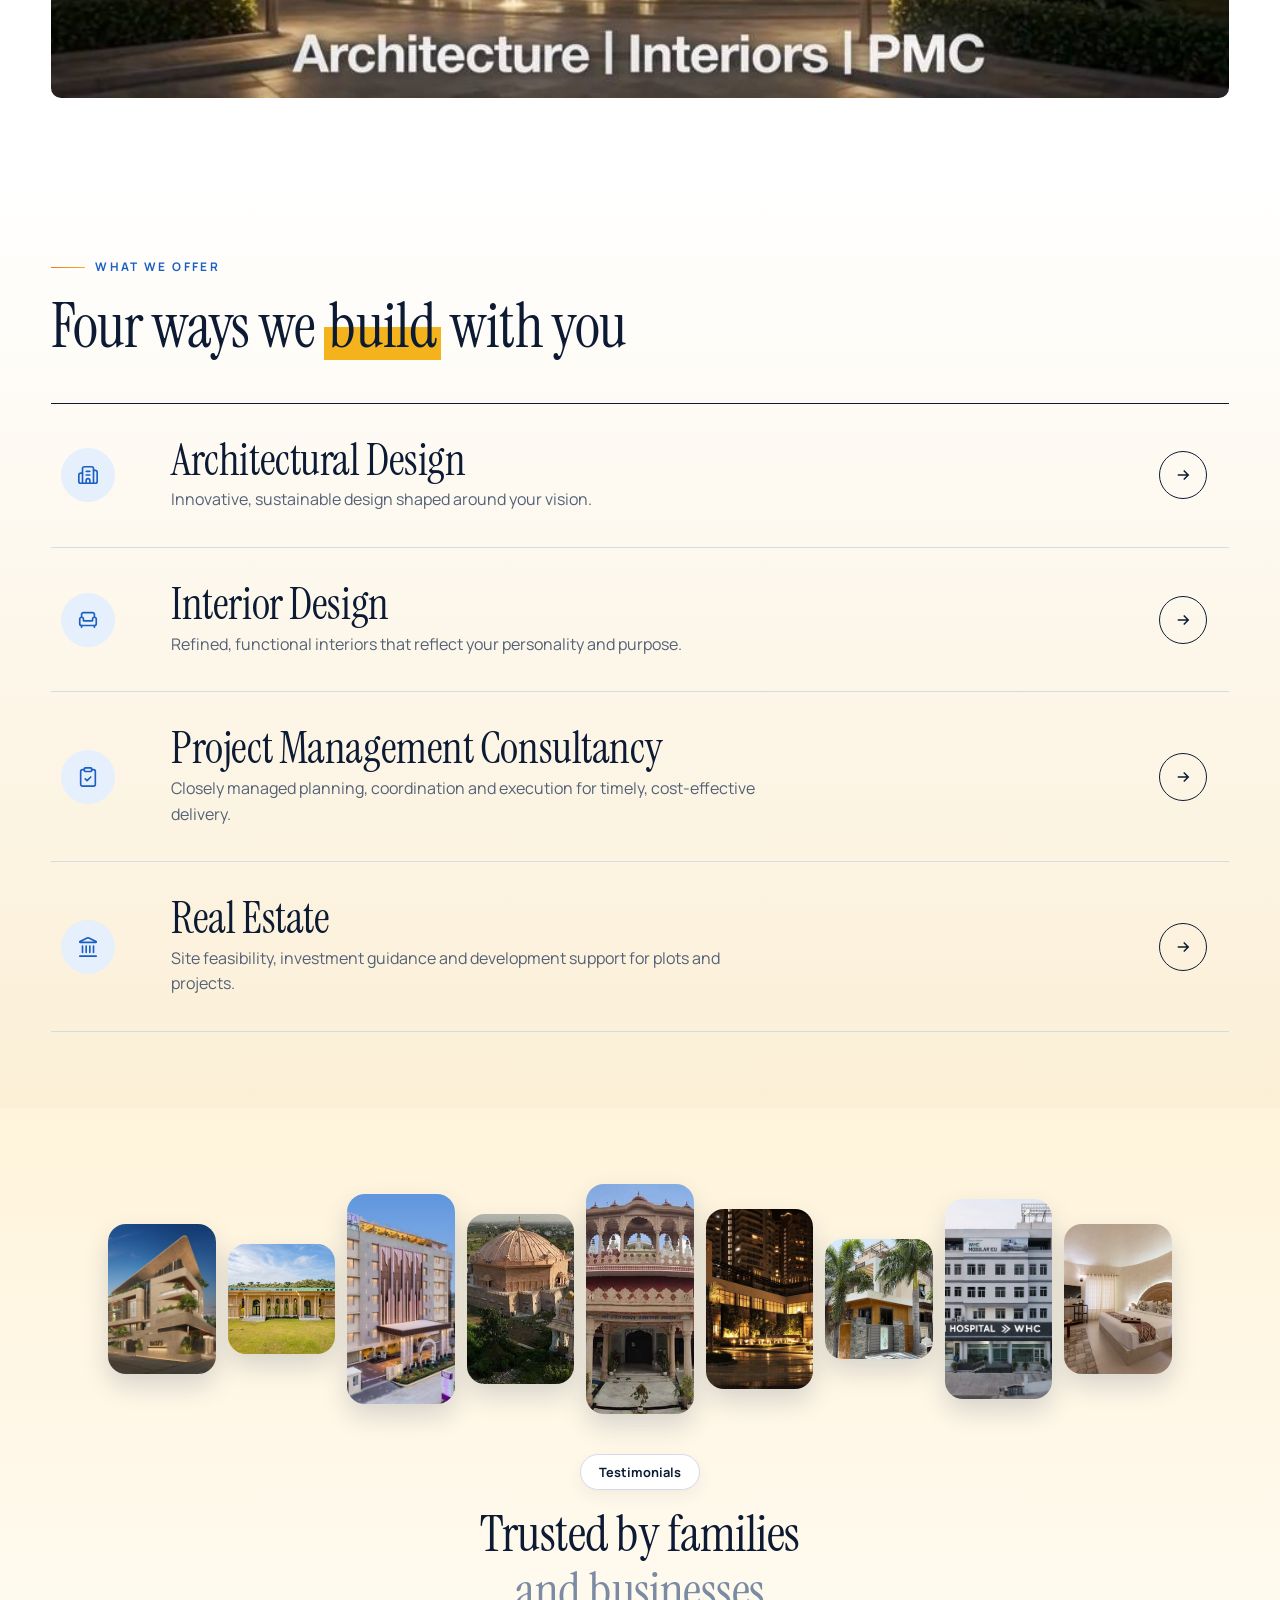
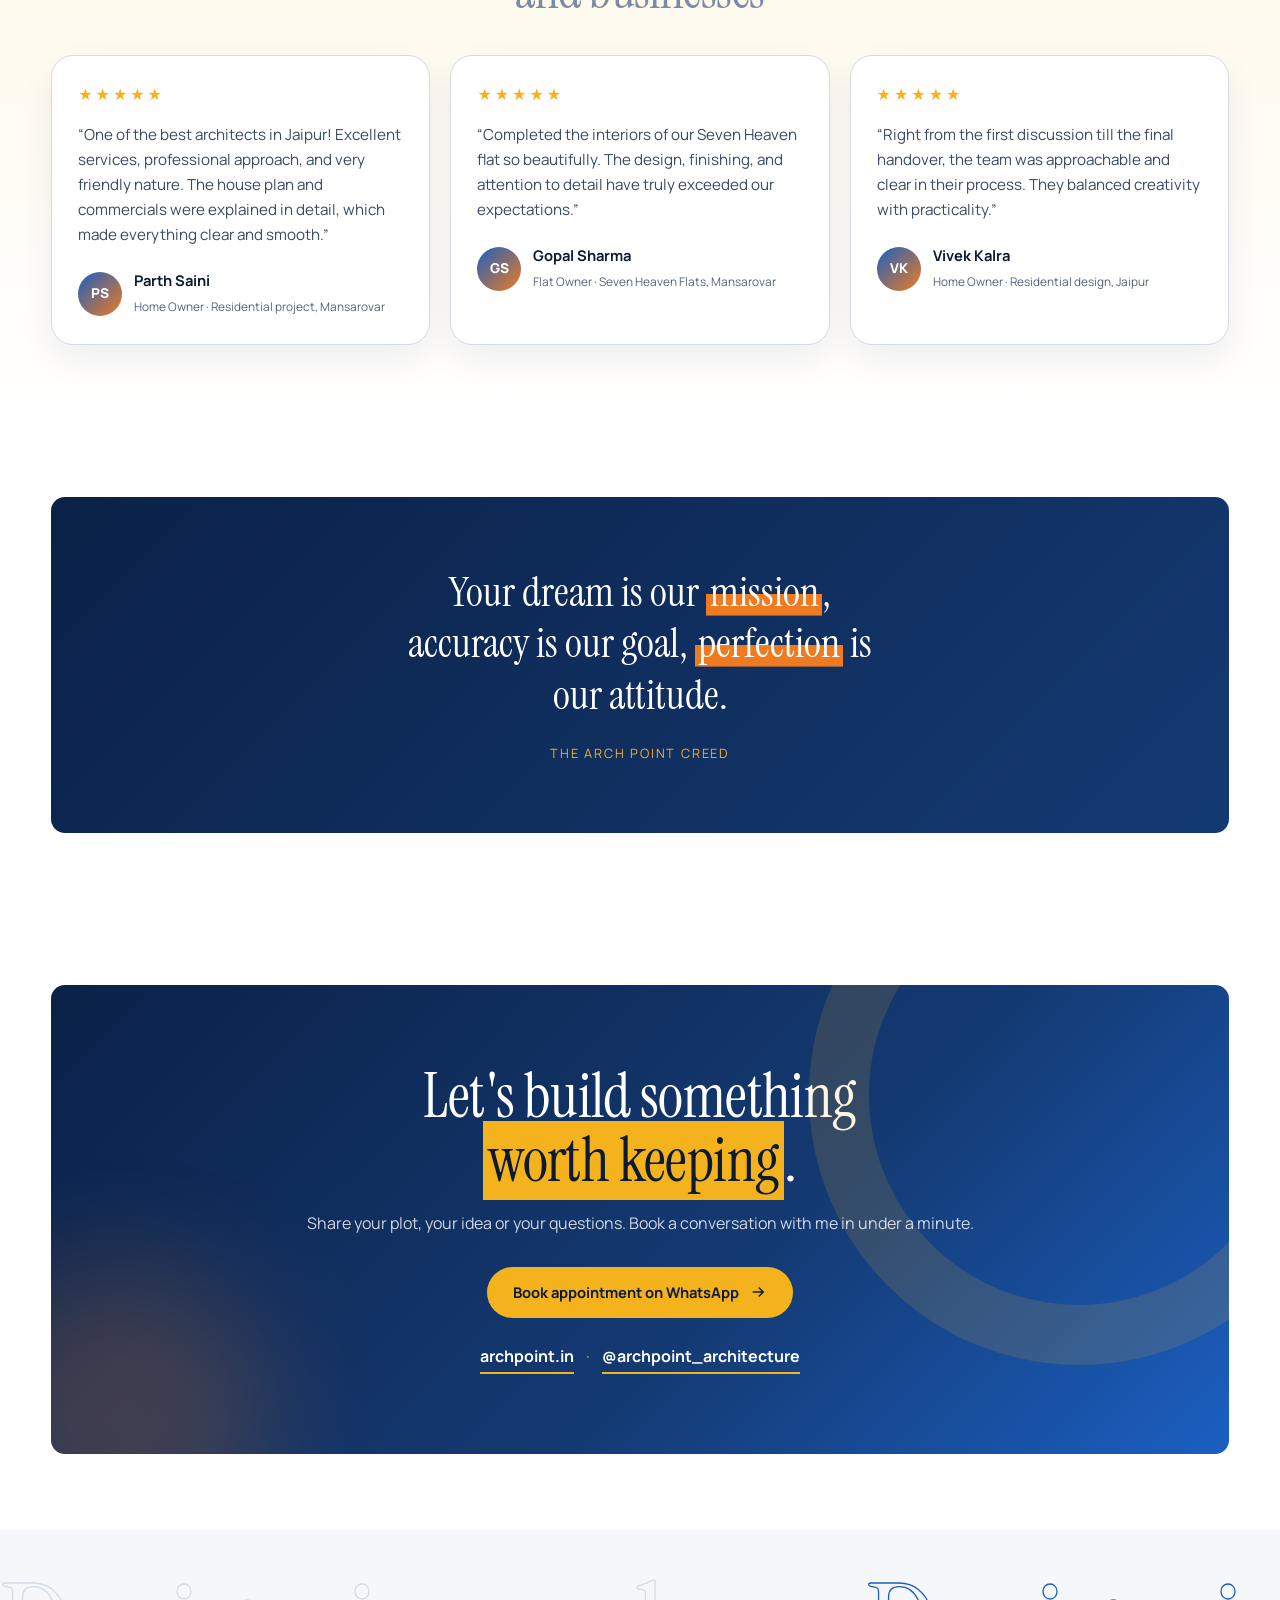
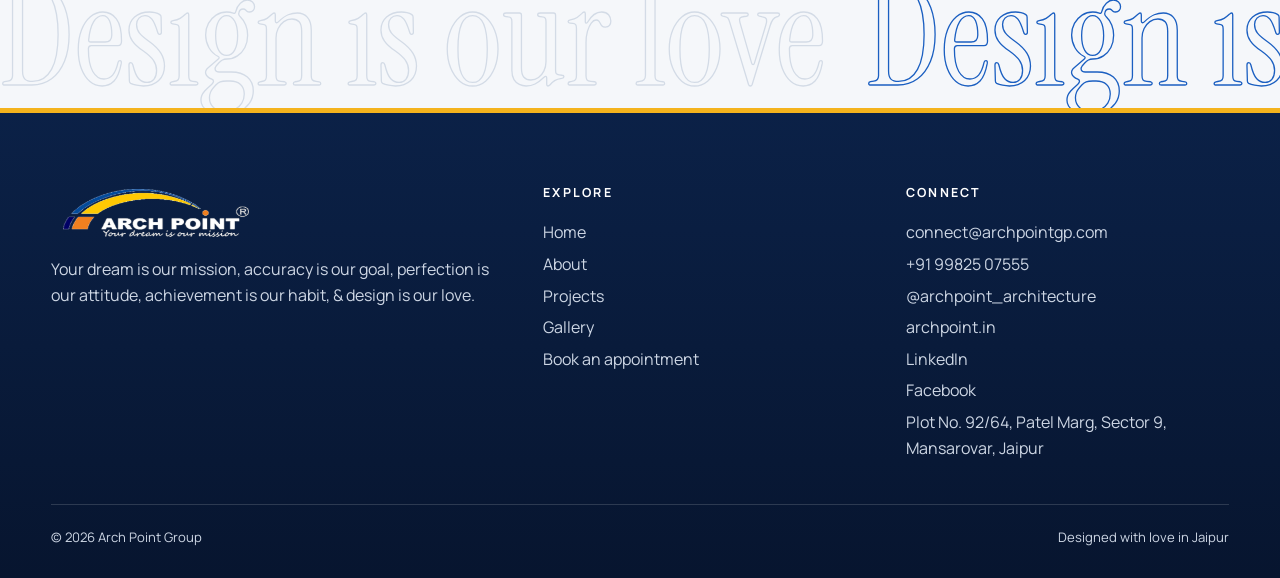
==== commit 134ffda7: "Home: reference-inspired hero (stats, side label, glass card), Our story bento, testimonial mosaic C" ====
--- a/index.html
+++ b/index.html
@@ -1,16 +1,17 @@
-<!DOCTYPE html><html lang="en"><head><meta charset="utf-8"><meta name="viewport" content="width=device-width,initial-scale=1"><title>Ar. Amit Khandelwal | Founder & CMD, Arch Point Group</title><meta name="description" content="Portfolio of Ar. Amit Khandelwal, Founder & CMD of Arch Point Group, Jaipur. Architecture, interiors, PMC, real estate and wellness."><meta name="color-scheme" content="light"><link rel="preconnect" href="https://fonts.googleapis.com"><link rel="preconnect" href="https://fonts.gstatic.com" crossorigin><link href="https://fonts.googleapis.com/css2?family=Instrument+Serif:ital@0;1&family=Manrope:wght@400;500;600;700;800&display=swap" rel="stylesheet"><link rel="icon" href="assets/img/logo-apcl.png"><link rel="stylesheet" href="css/site.css?v=70edb940"></head><body><header class="nav"><div class="wrap"><a class="brand" href="index.html"><span class="bn">Ar. Amit <i>Khandelwal</i></span></a>
-<button class="burger" aria-label="Menu"><i></i><i></i></button><nav class="menu"><a href="index.html" class=on>Home</a><a href="about.html">About</a><a href="projects.html">Projects</a><a href="gallery.html">Gallery</a><a class="btn" href="contact.html">Book appointment</a></nav></div></header><main><section class="hero"><div class="wrap"><div>
+<!DOCTYPE html><html lang="en"><head><meta charset="utf-8"><meta name="viewport" content="width=device-width,initial-scale=1"><title>Ar. Amit Khandelwal | Founder & CMD, Arch Point Group</title><meta name="description" content="Portfolio of Ar. Amit Khandelwal, Founder & CMD of Arch Point Group, Jaipur. Architecture, interiors, PMC, real estate and wellness."><meta name="color-scheme" content="light"><link rel="preconnect" href="https://fonts.googleapis.com"><link rel="preconnect" href="https://fonts.gstatic.com" crossorigin><link href="https://fonts.googleapis.com/css2?family=Instrument+Serif:ital@0;1&family=Manrope:wght@400;500;600;700;800&display=swap" rel="stylesheet"><link rel="icon" href="assets/img/logo-apcl.png"><link rel="stylesheet" href="css/site.css?v=75853d8c"></head><body><header class="nav"><div class="wrap"><a class="brand" href="index.html"><span class="bn">Ar. Amit <i>Khandelwal</i></span></a>
+<button class="burger" aria-label="Menu"><i></i><i></i></button><nav class="menu"><a href="index.html" class=on>Home</a><a href="about.html">About</a><a href="projects.html">Projects</a><a href="gallery.html">Gallery</a><a class="btn" href="contact.html">Book appointment</a></nav></div></header><main><section class="hero"><div class="vside" aria-hidden="true">Architecture &middot; Interiors &middot; PMC &middot; Real Estate</div><div class="wrap"><div>
 <img class="plogo hl1" src="assets/img/logo-primary.png" alt="Arch Point Consultants Pvt. Ltd. - Your dream is our mission">
 <div class="eyebrow">Founder &amp; CMD &middot; Arch Point Group</div>
 <h1><span data-letters>Ar. Amit</span><span class="n2" data-letters>Khandelwal</span></h1>
 <p class="role">ARCHITECT <span>|</span> ENTREPRENEUR <span>|</span> AUTHOR</p>
 <p class="tagline">Where <mark class="hl">design</mark> meets <mark class="hl b">purpose</mark>.</p>
-<div class="cta"><a class="btn" href="contact.html">Book appointment <svg width="18" height="18" viewBox="0 0 24 24" fill="none" stroke="currentColor" stroke-width="2"><path d="M5 12h14M13 6l6 6-6 6"/></svg></a><a class="btn ghost" href="projects.html">View projects</a></div><ul class="trust"><li>ISO recognised</li><li>Startup India</li><li>Vastu &amp; energy aligned</li></ul></div>
+<div class="cta"><a class="btn" href="contact.html">Book appointment <svg width="18" height="18" viewBox="0 0 24 24" fill="none" stroke="currentColor" stroke-width="2"><path d="M5 12h14M13 6l6 6-6 6"/></svg></a><a class="btn ghost" href="projects.html">View projects</a></div><div class="hstats rv"><div><b data-n="27">0</b><small>Years of experience</small></div><div><b data-n="500">0</b><small>Projects delivered</small></div><div><b data-n="100">0</b><small>Team members</small></div></div><ul class="trust"><li>ISO recognised</li><li>Startup India</li><li>Vastu &amp; energy aligned</li></ul></div>
 <div class="portrait"><div class="arch"><div class="mono">AK</div><img src="assets/amit-2026.jpg" alt="Ar. Amit Khandelwal" fetchpriority="high" decoding="async"></div>
-<div class="plate"><b>Ar. Amit Khandelwal</b><span>Founder &amp; CMD &middot; Arch Point Group</span></div></div></div><div class="blob b1"></div><div class="blob b2"></div><svg class="orbit" viewBox="0 0 200 200"><circle cx="100" cy="100" r="96"/><circle cx="100" cy="100" r="70"/></svg><div id="elev"></div></section>
+<a class="glass" href="contact.html"><small>Available for projects</small><b>Let's design something worth keeping</b><p>Share a few details, and I'll get back to you with a clear direction.</p><span class="go"><svg width="18" height="18" viewBox="0 0 24 24" fill="none" stroke="currentColor" stroke-width="2"><path d="M5 12h14M13 6l6 6-6 6"/></svg></span></a></div></div><div class="blob b1"></div><div class="blob b2"></div><svg class="orbit" viewBox="0 0 200 200"><circle cx="100" cy="100" r="96"/><circle cx="100" cy="100" r="70"/></svg><div id="elev"></div></section>
 <div class="ticker"><div><span>Architecture</span><span>Interior Design</span><span>Project Management</span><span>Real Estate</span><span>Wellness</span><span>Technology</span><span>Architecture</span><span>Interior Design</span><span>Project Management</span><span>Real Estate</span><span>Wellness</span><span>Technology</span></div></div>
 <section class="hlsec"><div class="wrap"><div class="eyebrow">Arch Point portfolio</div><h2 class="rv">Highlighted <mark class="hl">Projects</mark> of Arch Point</h2><div style="height:22px"></div><div class="car"><div class="strip"><figure class="cs" style="--r:0.833" data-t="Baxi Niwas" data-k="Residence" tabindex="0"><img src="assets/img/baxi-exterior.jpg" data-full="assets/img/baxi-exterior.jpg" alt="Baxi Niwas" loading="lazy" decoding="async"><figcaption><b>Baxi Niwas</b><span>Residence</span></figcaption></figure><figure class="cs" style="--r:1.499" data-t="Grassfield Resorts" data-k="Delhi Road" tabindex="0"><img src="assets/img/grassfield-clubhouse.jpg" data-full="assets/img/grassfield-clubhouse.jpg" alt="Grassfield Resorts" loading="lazy" decoding="async"><figcaption><b>Grassfield Resorts</b><span>Delhi Road</span></figcaption></figure><figure class="cs" style="--r:1.333" data-t="Hotel Regenta" data-k="Khatu" tabindex="0"><img src="assets/img/regenta-exterior.jpg" data-full="assets/img/regenta-exterior.jpg" alt="Hotel Regenta" loading="lazy" decoding="async"><figcaption><b>Hotel Regenta</b><span>Khatu</span></figcaption></figure><figure class="cs" style="--r:1.600" data-t="Dhai Dweep" data-k="Indore" tabindex="0"><img src="assets/img/dhai-aerial.jpg" data-full="assets/img/dhai-aerial.jpg" alt="Dhai Dweep" loading="lazy" decoding="async"><figcaption><b>Dhai Dweep</b><span>Indore</span></figcaption></figure></div><button class="cb cp" type="button" aria-label="Previous">&lsaquo;</button><button class="cb cn" type="button" aria-label="Next">&rsaquo;</button></div><div style="text-align:center;margin-top:30px"><a class="btn" href="projects.html">All projects <svg width="18" height="18" viewBox="0 0 24 24" fill="none" stroke="currentColor" stroke-width="2"><path d="M5 12h14M13 6l6 6-6 6"/></svg></a> <a class="btn ghost" href="gallery.html">Open gallery</a></div></div></section>
-<section><div class="wrap"><div class="numbers"><div><b data-n="27">0</b><svg
+<section class="story"><div class="wrap"><div class="eyebrow">Our story</div><h2 class="rv">Two people, one belief, <mark class="hl o">a family of 100+</mark></h2><p class="lead" style="max-width:62ch;margin-top:14px">Ar. Poonam Jain and I built Arch Point on one belief: accuracy in the plan and perfection in the detail. What began as a two-person team with a paper attendance register has grown into a family of professionals who share that belief.</p>
+<div class="bn numbers"><div class="d" style="grid-area:a"><b data-n="27">0</b><svg
   class="ic" aria-hidden="true"
   xmlns="http://www.w3.org/2000/svg"
   width="22"
@@ -27,7 +28,10 @@
   <rect x="3" y="3" width="18" height="18" rx="2" />
   <path d="M3 9h18" />
   <path d="m9 15 2 2 4-4" />
-</svg><small>Years of experience</small></div><div><b data-n="500">0</b><svg
+</svg><small>Years of experience</small></div>
+<div class="p" style="grid-area:b"><img src="assets/img/team.jpg" alt="The Arch Point team" loading="lazy" decoding="async"><span>The Arch Point family</span></div>
+<div class="p" style="grid-area:c"><img src="assets/img/t/grassfield-cottages.jpg" alt="Grassfield Resorts" loading="lazy" decoding="async"></div>
+<div class="d y" style="grid-area:d"><b data-n="500">0</b><svg
   class="ic" aria-hidden="true"
   xmlns="http://www.w3.org/2000/svg"
   width="22"
@@ -44,7 +48,8 @@
   <path d="M14 21v-3a2 2 0 0 0-4 0v3" />
   <path d="M6 10H4a2 2 0 0 0-2 2v7a2 2 0 0 0 2 2h16a2 2 0 0 0 2-2V9a2 2 0 0 0-2-2h-2" />
   <path d="M6 21V5a2 2 0 0 1 2-2h8a2 2 0 0 1 2 2v16" />
-</svg><small>Projects delivered</small></div><div><b data-n="10">0</b><svg
+</svg><small>Projects delivered</small></div>
+<div class="d" style="grid-area:e"><b data-n="10">0</b><svg
   class="ic" aria-hidden="true"
   xmlns="http://www.w3.org/2000/svg"
   width="22"
@@ -59,7 +64,9 @@
   <circle cx="12" cy="12" r="10" />
   <path d="M12 2a14.5 14.5 0 0 0 0 20 14.5 14.5 0 0 0 0-20" />
   <path d="M2 12h20" />
-</svg><small>Locations across the globe</small></div><div><b data-n="100">0</b><svg
+</svg><small>Locations across the globe</small></div>
+<div class="p" style="grid-area:f"><img src="assets/img/t/zion-1.jpg" alt="Zion Club" loading="lazy" decoding="async"></div>
+<div class="d b" style="grid-area:g"><b data-n="100">0</b><svg
   class="ic" aria-hidden="true"
   xmlns="http://www.w3.org/2000/svg"
   width="22"
@@ -77,7 +84,7 @@
   <circle cx="9" cy="7" r="4" />
 </svg><small>Team members</small></div></div></div></section>
 <section style="padding-top:20px"><div class="wrap split"><div class="imgrv rv" style="aspect-ratio:4/5"><img src="assets/img/sangeeta-exterior.jpg" alt="Sangeeta Ji Residence, Ajmer" loading="lazy" decoding="async"></div>
-<div class="rv d1"><div class="eyebrow">The philosophy</div><p class="bigq">Buildings should do more than <mark class="hl">stand</mark>. They should hold <mark class="hl b">families</mark>, <mark class="hl o">businesses</mark> and futures.</p><p class="lead" style="margin:24px 0">Ar. Poonam Jain and I built Arch Point on one belief: accuracy in the plan and perfection in the detail. What began as a two-person team with a paper attendance register has grown into a family of 100+ professionals.</p><a class="btn ghost" href="about.html">The Arch Point story <svg width="18" height="18" viewBox="0 0 24 24" fill="none" stroke="currentColor" stroke-width="2"><path d="M5 12h14M13 6l6 6-6 6"/></svg></a></div></div></section>
+<div class="rv d1"><div class="eyebrow">The philosophy</div><p class="bigq">Buildings should do more than <mark class="hl">stand</mark>. They should hold <mark class="hl b">families</mark>, <mark class="hl o">businesses</mark> and futures.</p><div style="height:22px"></div><a class="btn ghost" href="about.html">The Arch Point story <svg width="18" height="18" viewBox="0 0 24 24" fill="none" stroke="currentColor" stroke-width="2"><path d="M5 12h14M13 6l6 6-6 6"/></svg></a></div></div></section>
 <section class="awsec"><div class="wrap"><div class="eyebrow">Awards &amp; recognition</div></div><div class="hmar rv" aria-label="Awards and achievements"><div class="hrow"><a href="gallery.html#achievements"><img src="assets/img/t/ach-iibl-trophy.jpg" alt="IIBL Award 2024" loading="lazy" decoding="async"></a><a href="gallery.html#achievements"><img src="assets/img/t/ach-national-icon-trophy.jpg" alt="National Icon Award 2025" loading="lazy" decoding="async"></a><a href="gallery.html#achievements"><img src="assets/img/t/ach-asia-leadership-trophy.jpg" alt="Asia&#x27;s Leadership Awards" loading="lazy" decoding="async"></a><a href="gallery.html#achievements"><img src="assets/img/t/award-2025.jpg" alt="Excellence Awards 2025" loading="lazy" decoding="async"></a><a href="gallery.html#achievements"><img src="assets/img/t/ach-womens-day-stage.jpg" alt="Women&#x27;s Day felicitation" loading="lazy" decoding="async"></a><a href="gallery.html#achievements"><img src="assets/img/t/ach-iibl-certificate.jpg" alt="Most Admired Architecture Company" loading="lazy" decoding="async"></a><a href="gallery.html#achievements"><img src="assets/img/t/ach-pride-of-rajasthan.jpg" alt="Pride of Rajasthan" loading="lazy" decoding="async"></a><a href="gallery.html#achievements"><img src="assets/img/t/ach-asia-leadership-certificate.jpg" alt="3rd Asia&#x27;s Leadership Awards" loading="lazy" decoding="async"></a><a href="gallery.html#achievements"><img src="assets/img/t/ach-national-icon-certificate.jpg" alt="National Icon Awards 2025" loading="lazy" decoding="async"></a><a href="gallery.html#achievements" aria-hidden="true" tabindex="-1"><img src="assets/img/t/ach-iibl-trophy.jpg" alt="" loading="lazy" decoding="async"></a><a href="gallery.html#achievements" aria-hidden="true" tabindex="-1"><img src="assets/img/t/ach-national-icon-trophy.jpg" alt="" loading="lazy" decoding="async"></a><a href="gallery.html#achievements" aria-hidden="true" tabindex="-1"><img src="assets/img/t/ach-asia-leadership-trophy.jpg" alt="" loading="lazy" decoding="async"></a><a href="gallery.html#achievements" aria-hidden="true" tabindex="-1"><img src="assets/img/t/award-2025.jpg" alt="" loading="lazy" decoding="async"></a><a href="gallery.html#achievements" aria-hidden="true" tabindex="-1"><img src="assets/img/t/ach-womens-day-stage.jpg" alt="" loading="lazy" decoding="async"></a><a href="gallery.html#achievements" aria-hidden="true" tabindex="-1"><img src="assets/img/t/ach-iibl-certificate.jpg" alt="" loading="lazy" decoding="async"></a><a href="gallery.html#achievements" aria-hidden="true" tabindex="-1"><img src="assets/img/t/ach-pride-of-rajasthan.jpg" alt="" loading="lazy" decoding="async"></a><a href="gallery.html#achievements" aria-hidden="true" tabindex="-1"><img src="assets/img/t/ach-asia-leadership-certificate.jpg" alt="" loading="lazy" decoding="async"></a><a href="gallery.html#achievements" aria-hidden="true" tabindex="-1"><img src="assets/img/t/ach-national-icon-certificate.jpg" alt="" loading="lazy" decoding="async"></a></div></div></section>
 <section><div class="wrap"><div class="eyebrow">Showreel</div><h2 class="rv">Our work, <mark class="hl o">in motion</mark></h2><div class="reel rv" id="reel"><img src="assets/showreel-poster.jpg" alt="Arch Point showreel: architecture, interiors and PMC" loading="lazy" decoding="async"><button class="rp" type="button" aria-label="Play showreel"><svg width="34" height="34" viewBox="0 0 24 24" fill="currentColor"><path d="M8 5v14l11-7z"/></svg></button></div></div></section>
 <section><div class="wrap"><div class="eyebrow">What we offer</div><h2 class="rv">Four ways we <mark class="hl">build</mark> with you</h2><div class="svc">
@@ -151,7 +158,7 @@
   <path d="M3 22h18" />
   <path d="M6 18v-7" />
 </svg></i><div><h3>Real Estate</h3><p>Site feasibility, investment guidance and development support for plots and projects.</p></div><span class="go"><svg width="18" height="18" viewBox="0 0 24 24" fill="none" stroke="currentColor" stroke-width="2"><path d="M5 12h14M13 6l6 6-6 6"/></svg></span></a></div></div></section>
-<section><div class="wrap"><div class="eyebrow">Client voices</div><h2 class="rv">Trusted by <mark class="hl">families</mark> and businesses</h2><div class="tmar"><div><article class="tc rv"><div class="st">&#9733; 4.9</div><p>&ldquo;One of the best architects in Jaipur! Excellent services, professional approach, and very friendly nature. The house plan and commercials were explained in detail, which made everything clear and smooth.&rdquo;</p><b>Parth Saini</b><span>Home Owner &middot; Residential project, Mansarovar</span></article><article class="tc rv"><div class="st">&#9733; 4.8</div><p>&ldquo;Arch Point Consultants has done an excellent job in completing the Amar Jain Hospital project with architectural, interior, and PMC services, ensuring everything was delivered with precision and professionalism.&rdquo;</p><b>SP Bharill</b><span>Hospital Administrator &middot; Amar Jain Hospital, Jaipur</span></article><article class="tc rv"><div class="st">&#9733; 4.7</div><p>&ldquo;The team was an absolute delight to work with! Their professionalism, creativity, and collaborative approach made the entire experience seamless.&rdquo;</p><b>Riddhi Kapoor</b><span>Client &middot; Design consultation, Jaipur</span></article><article class="tc rv"><div class="st">&#9733; 4.9</div><p>&ldquo;Completed the interiors of our Seven Heaven flat so beautifully. The design, finishing, and attention to detail have truly exceeded our expectations.&rdquo;</p><b>Gopal Sharma</b><span>Flat Owner &middot; Seven Heaven Flats, Mansarovar</span></article><article class="tc rv"><div class="st">&#9733; 4.6</div><p>&ldquo;An amazing choice for your dream construction. A hardworking team which delivers on time and has an aesthetic sense to design your building.&rdquo;</p><b>Anurag Aman</b><span>Client &middot; Residence interior, Jaipur</span></article><article class="tc rv"><div class="st">&#9733; 4.8</div><p>&ldquo;Right from the first discussion till the final handover, the team was approachable and clear in their process. They balanced creativity with practicality.&rdquo;</p><b>Vivek Kalra</b><span>Home Owner &middot; Residential design, Jaipur</span></article><article class="tc rv"><div class="st">&#9733; 4.7</div><p>&ldquo;Professional approach and creative solutions, listens to the client's demands and gives an appropriate design.&rdquo;</p><b>Hetansh Sheth</b><span>Client &middot; Design consultation, Jaipur</span></article><article class="tc rv"><div class="st">&#9733; 4.9</div><p>&ldquo;One of the best architects in Jaipur! Excellent services, professional approach, and very friendly nature. The house plan and commercials were explained in detail, which made everything clear and smooth.&rdquo;</p><b>Parth Saini</b><span>Home Owner &middot; Residential project, Mansarovar</span></article><article class="tc rv"><div class="st">&#9733; 4.8</div><p>&ldquo;Arch Point Consultants has done an excellent job in completing the Amar Jain Hospital project with architectural, interior, and PMC services, ensuring everything was delivered with precision and professionalism.&rdquo;</p><b>SP Bharill</b><span>Hospital Administrator &middot; Amar Jain Hospital, Jaipur</span></article><article class="tc rv"><div class="st">&#9733; 4.7</div><p>&ldquo;The team was an absolute delight to work with! Their professionalism, creativity, and collaborative approach made the entire experience seamless.&rdquo;</p><b>Riddhi Kapoor</b><span>Client &middot; Design consultation, Jaipur</span></article><article class="tc rv"><div class="st">&#9733; 4.9</div><p>&ldquo;Completed the interiors of our Seven Heaven flat so beautifully. The design, finishing, and attention to detail have truly exceeded our expectations.&rdquo;</p><b>Gopal Sharma</b><span>Flat Owner &middot; Seven Heaven Flats, Mansarovar</span></article><article class="tc rv"><div class="st">&#9733; 4.6</div><p>&ldquo;An amazing choice for your dream construction. A hardworking team which delivers on time and has an aesthetic sense to design your building.&rdquo;</p><b>Anurag Aman</b><span>Client &middot; Residence interior, Jaipur</span></article><article class="tc rv"><div class="st">&#9733; 4.8</div><p>&ldquo;Right from the first discussion till the final handover, the team was approachable and clear in their process. They balanced creativity with practicality.&rdquo;</p><b>Vivek Kalra</b><span>Home Owner &middot; Residential design, Jaipur</span></article><article class="tc rv"><div class="st">&#9733; 4.7</div><p>&ldquo;Professional approach and creative solutions, listens to the client's demands and gives an appropriate design.&rdquo;</p><b>Hetansh Sheth</b><span>Client &middot; Design consultation, Jaipur</span></article></div></div><p style="margin-top:30px"><a class="btn ghost" href="about.html#voices">Read more reviews <svg width="18" height="18" viewBox="0 0 24 24" fill="none" stroke="currentColor" stroke-width="2"><path d="M5 12h14M13 6l6 6-6 6"/></svg></a></p></div></section>
+<section class="tsec"><div class="wrap"><div class="tmrow" aria-hidden="true"><img class="tm t0" style="--h:150px;--d:0" src="assets/img/t/baxi-exterior.jpg" alt="" loading="lazy" decoding="async"><img class="tm t1" style="--h:110px;--d:1" src="assets/img/t/grassfield-clubhouse.jpg" alt="" loading="lazy" decoding="async"><img class="tm t2" style="--h:210px;--d:2" src="assets/img/t/regenta-exterior.jpg" alt="" loading="lazy" decoding="async"><img class="tm t3" style="--h:170px;--d:3" src="assets/img/t/dhai-aerial.jpg" alt="" loading="lazy" decoding="async"><img class="tm t4" style="--h:230px;--d:4" src="assets/img/t/todarmal-facade.jpg" alt="" loading="lazy" decoding="async"><img class="tm t5" style="--h:180px;--d:5" src="assets/img/t/zion-1.jpg" alt="" loading="lazy" decoding="async"><img class="tm t6" style="--h:120px;--d:6" src="assets/img/t/bhagwati-front.jpg" alt="" loading="lazy" decoding="async"><img class="tm t7" style="--h:200px;--d:7" src="assets/img/t/amarjain-front-day.jpg" alt="" loading="lazy" decoding="async"><img class="tm t8" style="--h:150px;--d:8" src="assets/img/t/grassfield-room-dome.jpg" alt="" loading="lazy" decoding="async"></div><div class="tcen"><span class="pill2">Testimonials</span><h2 class="rv">Trusted by families <span>and businesses</span></h2></div><div class="tg"><article class="tc3 rv"><div class="stars">&#9733;&#9733;&#9733;&#9733;&#9733;</div><p>&ldquo;One of the best architects in Jaipur! Excellent services, professional approach, and very friendly nature. The house plan and commercials were explained in detail, which made everything clear and smooth.&rdquo;</p><div class="who"><i>PS</i><div><b>Parth Saini</b><span>Home Owner &middot; Residential project, Mansarovar</span></div></div></article><article class="tc3 rv"><div class="stars">&#9733;&#9733;&#9733;&#9733;&#9733;</div><p>&ldquo;Completed the interiors of our Seven Heaven flat so beautifully. The design, finishing, and attention to detail have truly exceeded our expectations.&rdquo;</p><div class="who"><i>GS</i><div><b>Gopal Sharma</b><span>Flat Owner &middot; Seven Heaven Flats, Mansarovar</span></div></div></article><article class="tc3 rv"><div class="stars">&#9733;&#9733;&#9733;&#9733;&#9733;</div><p>&ldquo;Right from the first discussion till the final handover, the team was approachable and clear in their process. They balanced creativity with practicality.&rdquo;</p><div class="who"><i>VK</i><div><b>Vivek Kalra</b><span>Home Owner &middot; Residential design, Jaipur</span></div></div></article></div></div></section>
 <section><div class="wrap"><div class="quote rv"><blockquote>Your dream is our <mark class="hl">mission</mark>, accuracy is our goal, <mark class="hl">perfection</mark> is our attitude.</blockquote><cite>The Arch Point creed</cite></div></div></section>
 <section><div class="wrap"><div class="ctab rv"><h2>Let's build something <mark class="hl full" style="color:#0C1B33">worth keeping</mark>.</h2><p>Share your plot, your idea or your questions. Book a conversation with me in under a minute.</p><a class="btn" href="contact.html">Book appointment on WhatsApp <svg width="18" height="18" viewBox="0 0 24 24" fill="none" stroke="currentColor" stroke-width="2"><path d="M5 12h14M13 6l6 6-6 6"/></svg></a><p class="soc"><a href="https://archpoint.in" target="_blank" rel="noopener">archpoint.in</a><span>&middot;</span><a href="https://instagram.com/archpoint_architecture" target="_blank" rel="noopener">@archpoint_architecture</a></p></div></div></section></main><div class="wmw"><div class="wm"><span>Design is our love</span><span>Design is our love</span><span>Design is our love</span><span>Design is our love</span></div></div><footer><div class="wrap"><div><img class="plogo" src="assets/img/logo-primary-light.png" alt="Arch Point Consultants Pvt. Ltd."><p>Your dream is our mission, accuracy is our goal, perfection is our attitude, achievement is our habit, &amp; design is our love.</p></div>
 <div><h4>Explore</h4><a href="index.html">Home</a><a href="about.html">About</a><a href="projects.html">Projects</a><a href="gallery.html">Gallery</a><a href="contact.html">Book an appointment</a></div>
--- a/css/site.css
+++ b/css/site.css
@@ -510,3 +510,66 @@
  .fab{width:46px;height:46px;right:12px;bottom:14px}
  .role{font-size:.8rem;letter-spacing:.02em}
 }
+
+/* gallery mosaic (pinterest-style, no gaps) */
+.mosaic{display:grid;grid-template-columns:repeat(4,minmax(0,1fr));grid-auto-rows:clamp(150px,17vw,230px);gap:16px;grid-template-areas:"A A B B" "A A C D" "E F C G" "E H H G" "I I I I"}
+.mosaic .vc.mt{position:relative;display:block;overflow:hidden;border-radius:22px;background:var(--navy);box-shadow:0 14px 34px rgba(11,33,71,.16);isolation:isolate;transition:transform .5s cubic-bezier(.2,.7,.2,1),box-shadow .5s}
+.mosaic .mt img{position:absolute;inset:0;width:100%;height:100%;aspect-ratio:auto;object-fit:cover;animation:kb 22s ease-in-out infinite alternate;animation-delay:calc(var(--k)*-3s);transition:filter .5s}
+@keyframes kb{from{transform:scale(1) translate(0,0)}to{transform:scale(1.1) translate(-1.5%,-1%)}}
+.mosaic .mt:after{content:"";position:absolute;inset:0;background:linear-gradient(0deg,rgba(11,33,71,.82),rgba(11,33,71,0) 55%);z-index:1;transition:opacity .5s}
+.mosaic .mt .vm{position:absolute;left:0;right:0;bottom:0;padding:18px 20px;z-index:2;color:#fff;transform:translateY(8px);transition:transform .5s cubic-bezier(.2,.7,.2,1)}
+.mosaic .mt .vm b{color:#fff;font-size:clamp(1.05rem,1.7vw,1.6rem)}.mosaic .mt .vm small{color:var(--yellow)}
+.mosaic .mt em{position:absolute;right:14px;top:14px;z-index:2;background:rgba(255,255,255,.92);color:var(--navy);font-style:normal;font-size:.68rem;font-weight:800;letter-spacing:.08em;padding:6px 12px;border-radius:99px;transform:translateY(-6px);opacity:0;transition:.4s}
+.mosaic .mt:hover{transform:translateY(-6px) rotate(-.4deg);box-shadow:0 26px 54px rgba(11,33,71,.28)}
+.mosaic .mt:hover .vm{transform:none}.mosaic .mt:hover em{opacity:1;transform:none}
+.mosaic .mt:hover img{filter:saturate(1.15) brightness(1.05)}
+.mosaic .mt:nth-child(1) .vm b,.mosaic .mt:nth-child(9) .vm b{font-size:clamp(1.4rem,2.6vw,2.4rem)}
+@media(max-width:700px){.mosaic{grid-auto-rows:150px;gap:10px;grid-template-columns:repeat(2,minmax(0,1fr));grid-template-areas:"A A" "B C" "D C" "E F" "G F" "H H" "I I"}.mosaic .mt{border-radius:16px}.mosaic .mt em{opacity:1;transform:none;top:10px;right:10px}.mosaic .mt .vm{padding:12px 14px;transform:none}}
+@media(prefers-reduced-motion:reduce){.mosaic .mt img{animation:none}}
+/* gallery page backdrop pattern */
+body:has(.mosaic){background:radial-gradient(1200px 500px at 90% 0,rgba(244,179,29,.16),transparent 60%),radial-gradient(900px 500px at 0 30%,rgba(27,95,193,.12),transparent 60%),radial-gradient(rgba(11,33,71,.07) 1.2px,transparent 1.2px) 0 0/22px 22px,#F6F9FE}
+
+/* ===== reference-inspired home ===== */
+.vside{position:absolute;left:14px;top:50%;transform:translateY(-50%) rotate(180deg);writing-mode:vertical-rl;font-size:.7rem;letter-spacing:.32em;text-transform:uppercase;font-weight:700;color:var(--muted);z-index:2}
+.hstats{display:flex;gap:0;margin-top:30px;border-top:1px solid rgba(12,27,51,.18);max-width:520px}
+.hstats>div{flex:1;padding:16px 18px 0 0;border-right:1px solid rgba(12,27,51,.12);margin-right:18px}.hstats>div:last-child{border:0;margin:0}
+.hstats b{font-family:var(--serif);font-weight:400;font-size:clamp(2rem,4vw,3rem);line-height:1;display:block}
+.hstats b:after{content:"+";color:var(--orange);font-size:.55em;vertical-align:super}
+.hstats small{display:block;margin-top:6px;font-size:.7rem;letter-spacing:.1em;text-transform:uppercase;color:var(--muted);font-weight:700}
+.glass{position:absolute;right:-30px;bottom:-26px;z-index:4;width:min(290px,86%);padding:18px 64px 18px 20px;border-radius:18px;background:rgba(11,33,71,.72);backdrop-filter:blur(14px);-webkit-backdrop-filter:blur(14px);color:#fff;border:1px solid rgba(255,255,255,.2);box-shadow:0 24px 50px rgba(11,33,71,.35);transition:transform .4s}
+.glass:hover{transform:translateY(-5px)}
+.glass small{display:block;font-size:.68rem;letter-spacing:.14em;text-transform:uppercase;color:var(--yellow);font-weight:800}
+.glass b{display:block;font-family:var(--serif);font-weight:400;font-size:1.15rem;margin:4px 0 6px;line-height:1.2}
+.glass p{font-size:.76rem;color:#cfdaf0;line-height:1.5}
+.glass .go{position:absolute;right:16px;top:50%;transform:translateY(-50%);width:42px;height:42px;border-radius:12px;background:#fff;color:var(--navy);display:grid;place-items:center}
+.glass:hover .go{background:var(--yellow)}
+/* story bento */
+.story{background:linear-gradient(180deg,#fff,var(--sky) 140%)}
+.bn.numbers{display:grid;grid-template-columns:repeat(4,minmax(0,1fr));grid-auto-rows:clamp(150px,15vw,200px);gap:14px;margin-top:38px;border:0;background:none;border-radius:0;overflow:visible;grid-template-areas:"a b b c" "d b b e" "f f g g"}
+.bn>div{border:0!important;border-radius:22px;position:relative;overflow:hidden;padding:24px!important}
+.bn .d{background:linear-gradient(150deg,var(--navy),var(--navy2));color:#fff;display:flex;flex-direction:column;justify-content:flex-end}
+.bn .d.y{background:linear-gradient(150deg,#F4B31D,#EE7B22);color:var(--navy)}.bn .d.b{background:linear-gradient(150deg,var(--blue),#0B3C91)}
+.bn .d b{color:inherit;font-size:clamp(2.6rem,5vw,4.4rem)}.bn .d b:after{content:"+";font-size:.5em;vertical-align:super;color:var(--yellow)}.bn .d.y b:after{color:var(--navy)}
+.bn .d small{color:inherit;opacity:.85;margin-top:8px}.bn .d .ic{position:absolute;right:20px;top:20px;width:28px;height:28px;color:var(--yellow);opacity:.9}.bn .d.y .ic{color:var(--navy)}
+.bn .d:after{display:none!important}
+.bn .p{padding:0!important}.bn .p img{position:absolute;inset:0;width:100%;height:100%;object-fit:cover;transition:transform 1.2s}.bn .p:hover img{transform:scale(1.07)}
+.bn .p span{position:absolute;left:18px;bottom:16px;color:#fff;font-family:var(--serif);font-size:1.3rem;text-shadow:0 2px 14px rgba(0,0,0,.5)}
+@media(max-width:700px){.bn.numbers{grid-template-columns:repeat(2,minmax(0,1fr));grid-auto-rows:150px;gap:10px;grid-template-areas:"b b" "b b" "a c" "d e" "f f" "g g"}.bn>div{border-radius:16px;padding:16px!important}}
+/* testimonials mosaic */
+.tsec{background:linear-gradient(180deg,var(--cream),#fff);overflow:hidden}
+.tmrow{display:flex;justify-content:center;align-items:center;gap:12px;margin:0 -10px}
+.tm{width:clamp(56px,8.4vw,112px);height:var(--h);object-fit:cover;border-radius:18px;box-shadow:0 12px 26px rgba(11,33,71,.16);flex:none;animation:tmf 7s ease-in-out infinite;animation-delay:calc(var(--d)*-1.1s)}
+@keyframes tmf{50%{transform:translateY(-12px)}}
+.tcen{text-align:center;margin:40px 0 36px}
+.pill2{display:inline-block;padding:7px 18px;border-radius:99px;border:1px solid var(--line);background:#fff;font-size:.8rem;font-weight:700;box-shadow:0 6px 16px rgba(11,33,71,.06)}
+.tcen h2{margin-top:16px;font-size:clamp(2rem,4.4vw,3.2rem);line-height:1.1}.tcen h2 span{color:#7b8ba3;display:block}
+.tg{display:grid;grid-template-columns:repeat(3,minmax(0,1fr));gap:20px}
+.tc3{background:#fff;border:1px solid var(--line);border-radius:22px;padding:26px;box-shadow:0 14px 34px rgba(11,33,71,.07);transition:transform .4s,box-shadow .4s}
+.tc3:hover{transform:translateY(-6px);box-shadow:0 26px 50px rgba(11,33,71,.14)}
+.tc3 .stars{color:var(--yellow);letter-spacing:3px;font-size:1rem}.tc3 p{margin:14px 0 22px;font-size:.95rem;line-height:1.65;color:#3a4a63}
+.tc3 .who{display:flex;align-items:center;gap:12px}.tc3 .who i{width:44px;height:44px;border-radius:50%;display:grid;place-items:center;font-style:normal;font-weight:800;font-size:.85rem;color:#fff;background:linear-gradient(135deg,var(--blue),var(--orange))}
+.tc3 .who b{display:block;font-size:.92rem}.tc3 .who span{font-size:.74rem;color:var(--muted)}
+@media(max-width:900px){.tg{grid-template-columns:1fr}.vside{display:none}.glass{right:-6px;bottom:-18px}.tm.t0,.tm.t1,.tm.t7,.tm.t8{display:none}.tm{width:clamp(52px,17vw,90px)}.hstats{max-width:none}}
+@media(prefers-reduced-motion:reduce){.tm{animation:none}}
+.bn>div:after{display:none!important}
+@media(max-width:900px){.glass{position:relative;right:auto;bottom:auto;width:100%;margin-top:14px}}
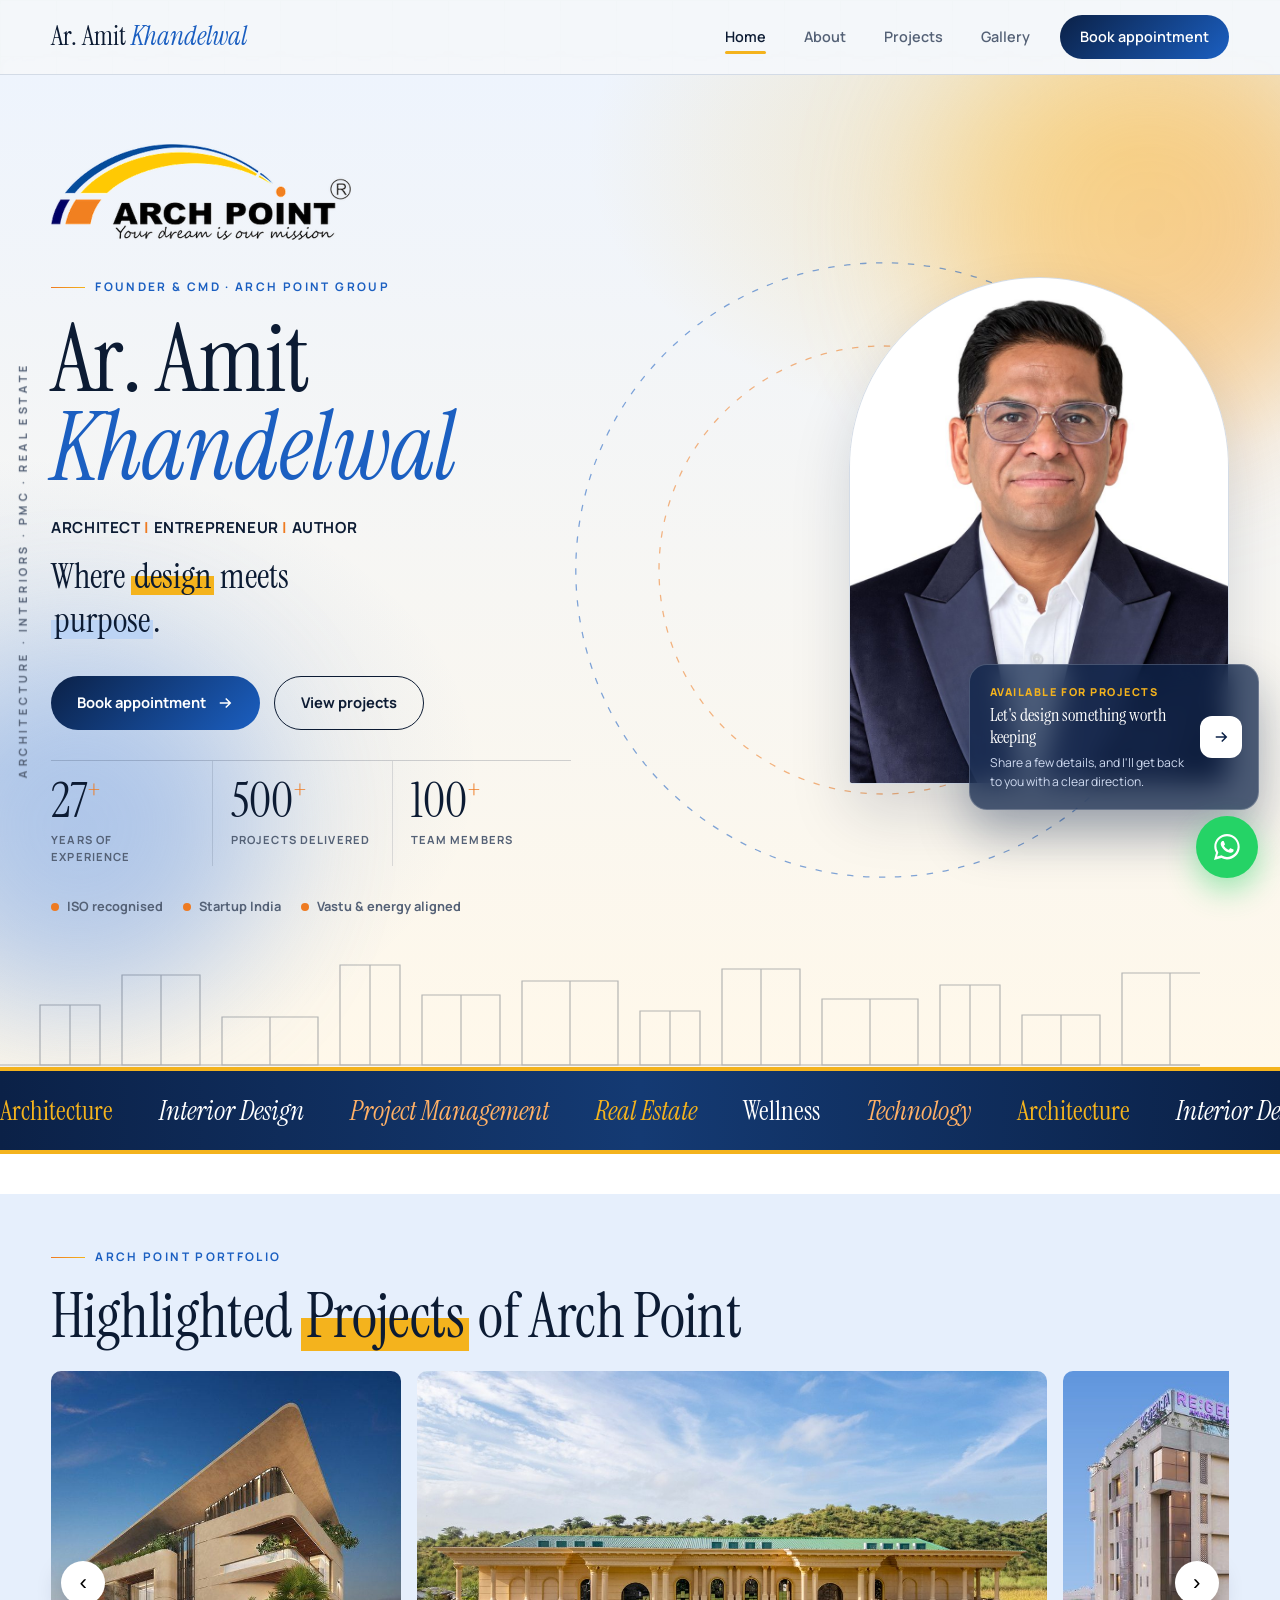
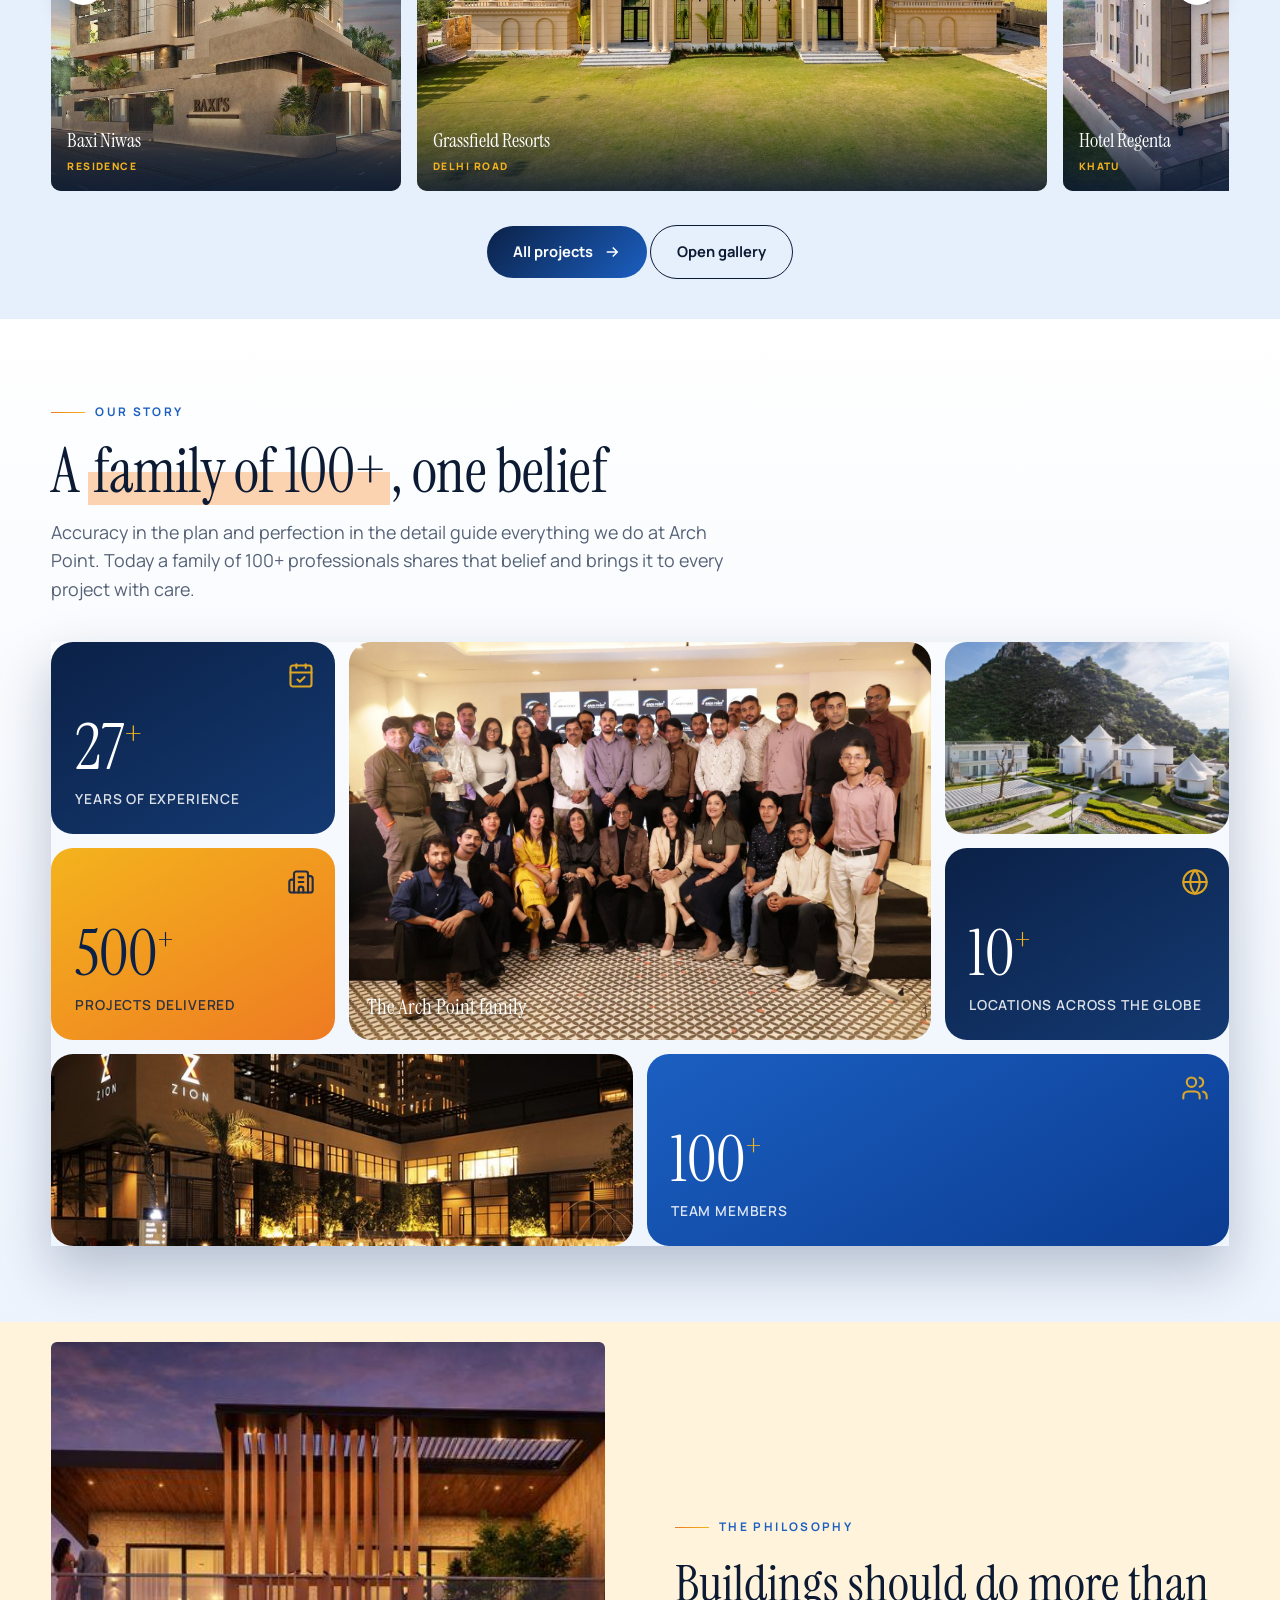
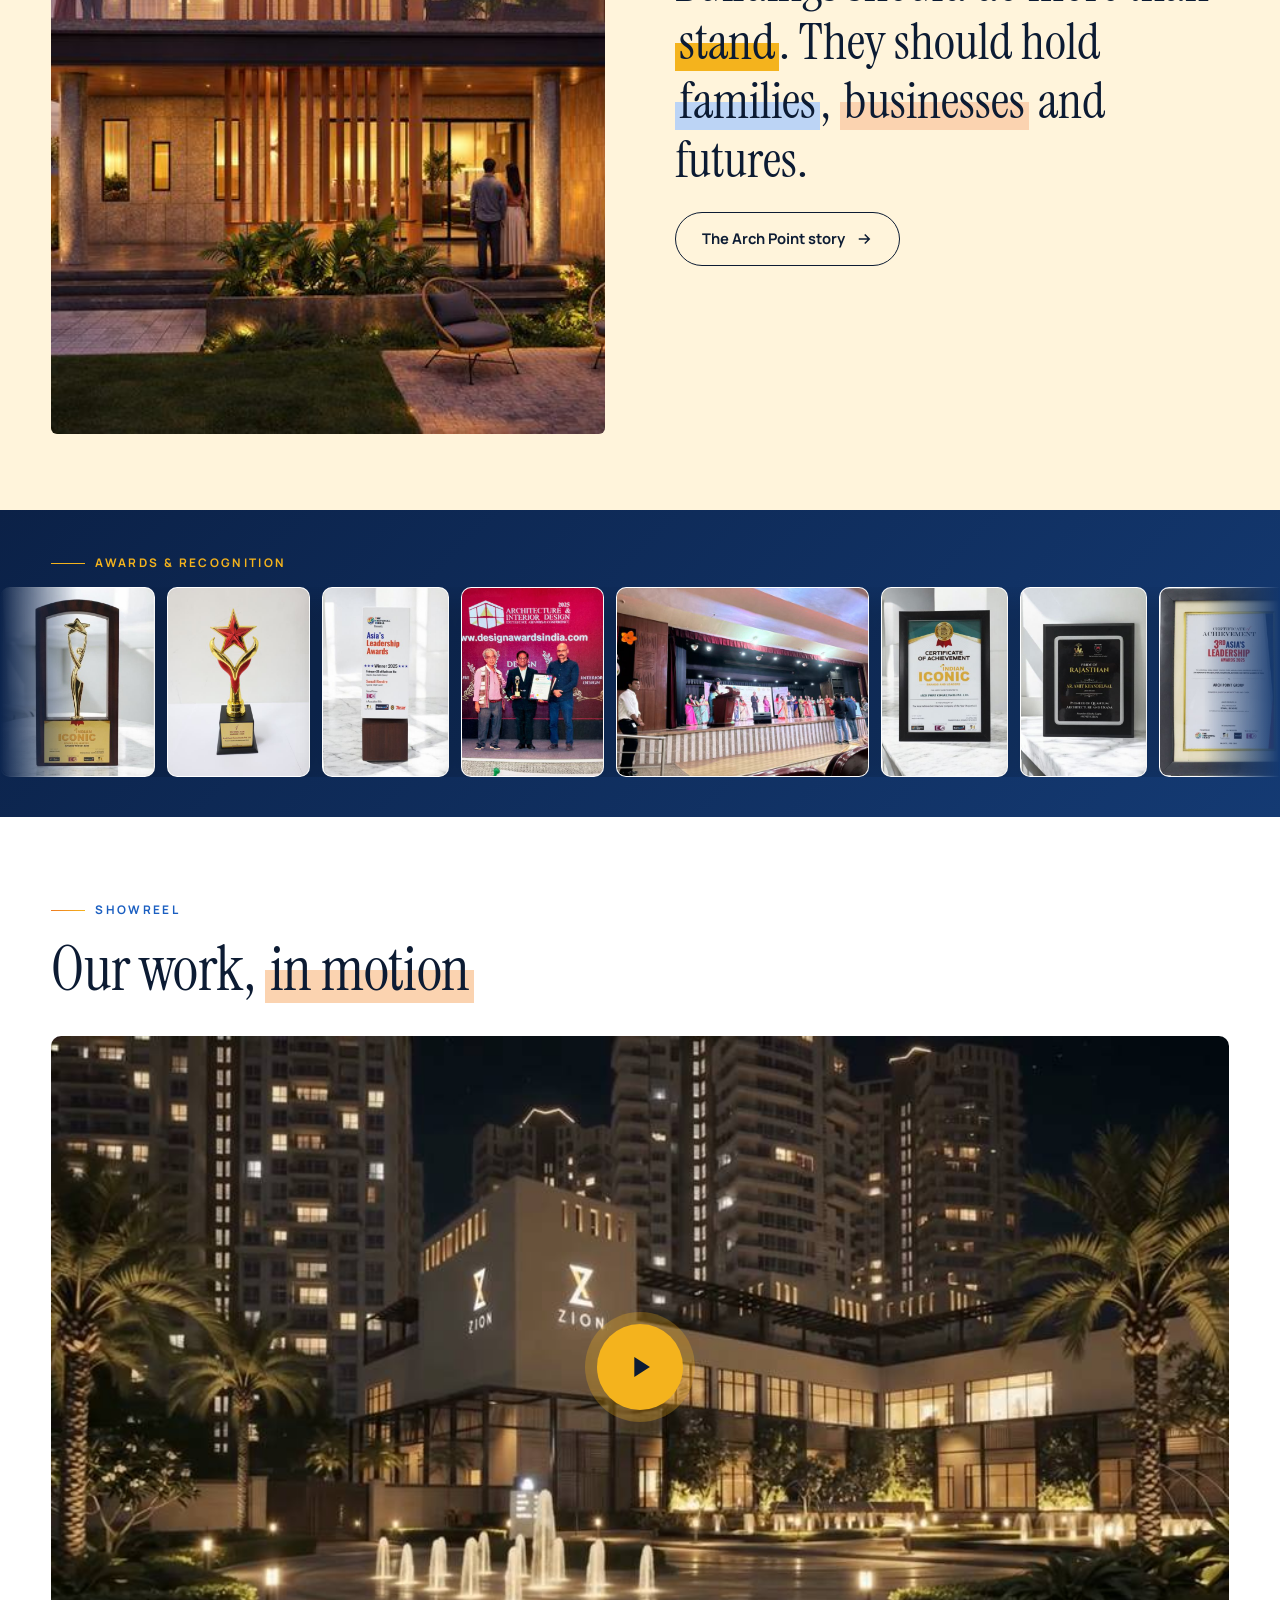
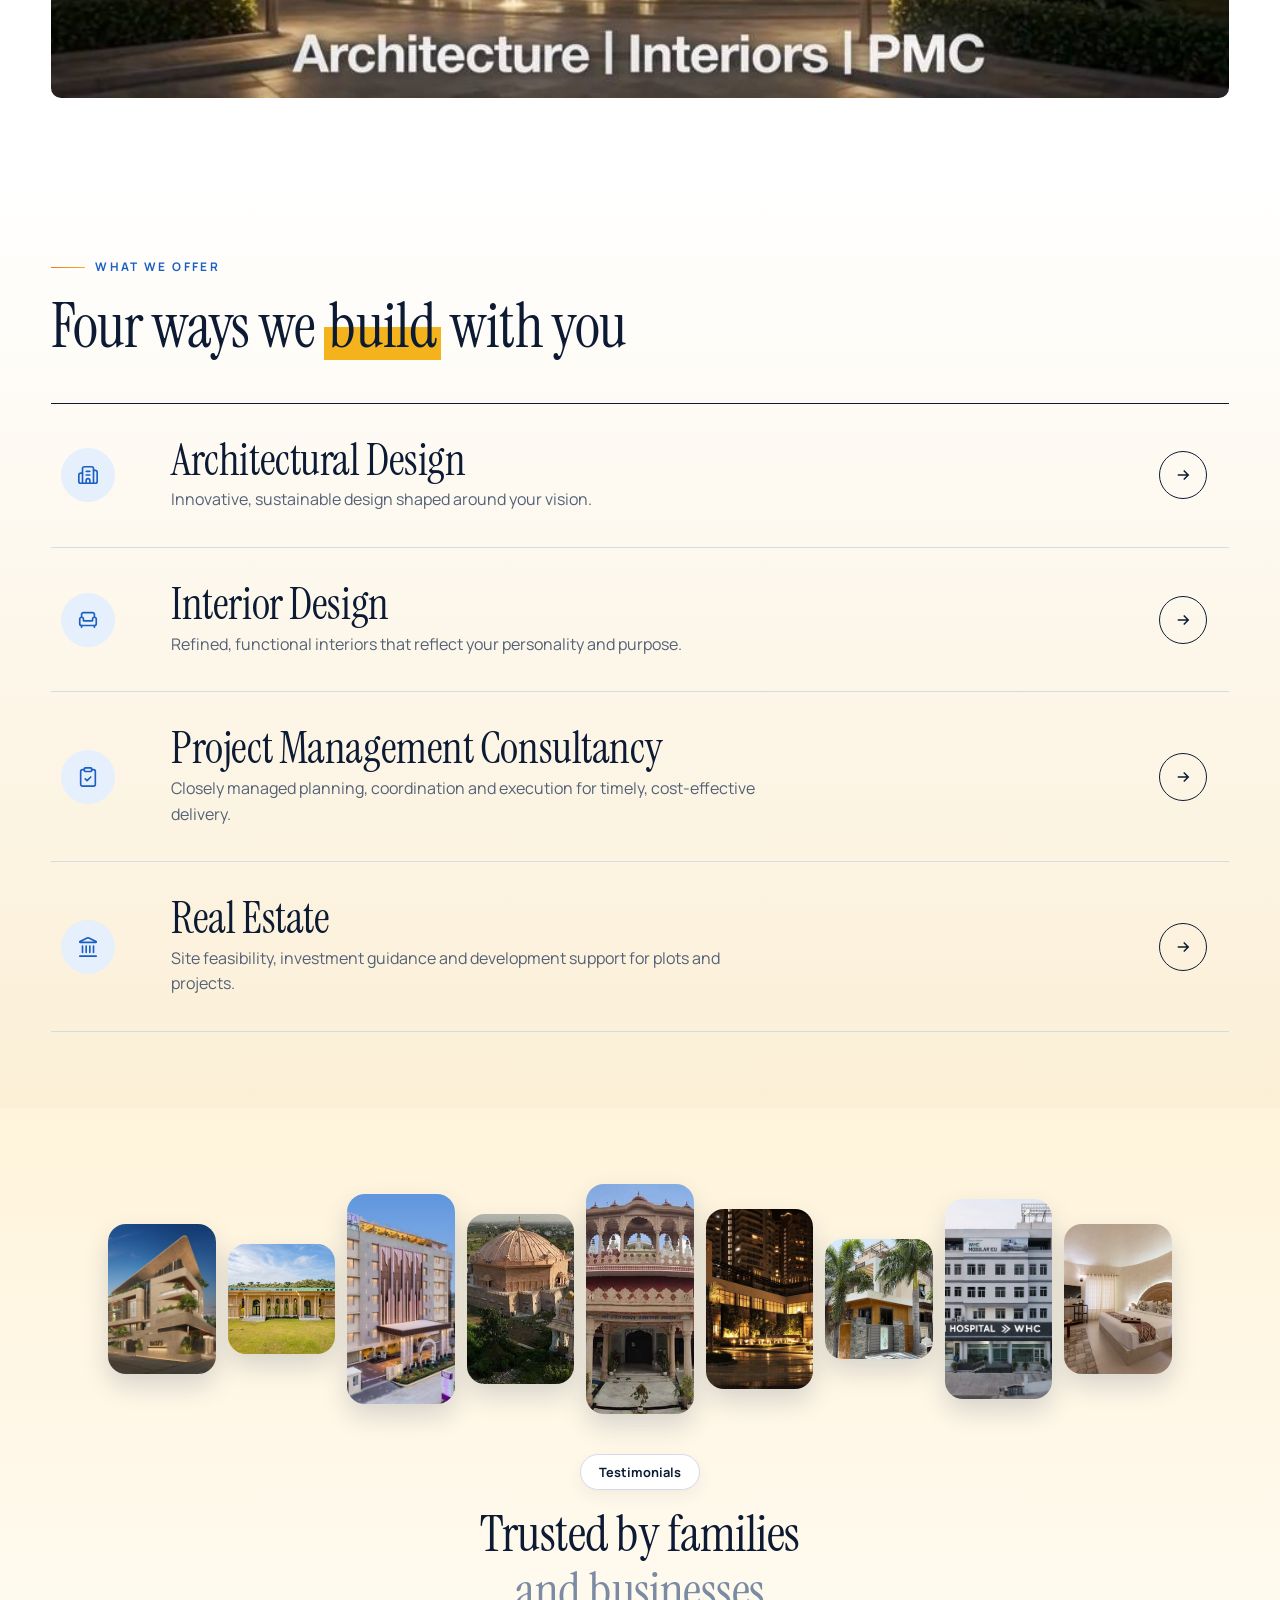
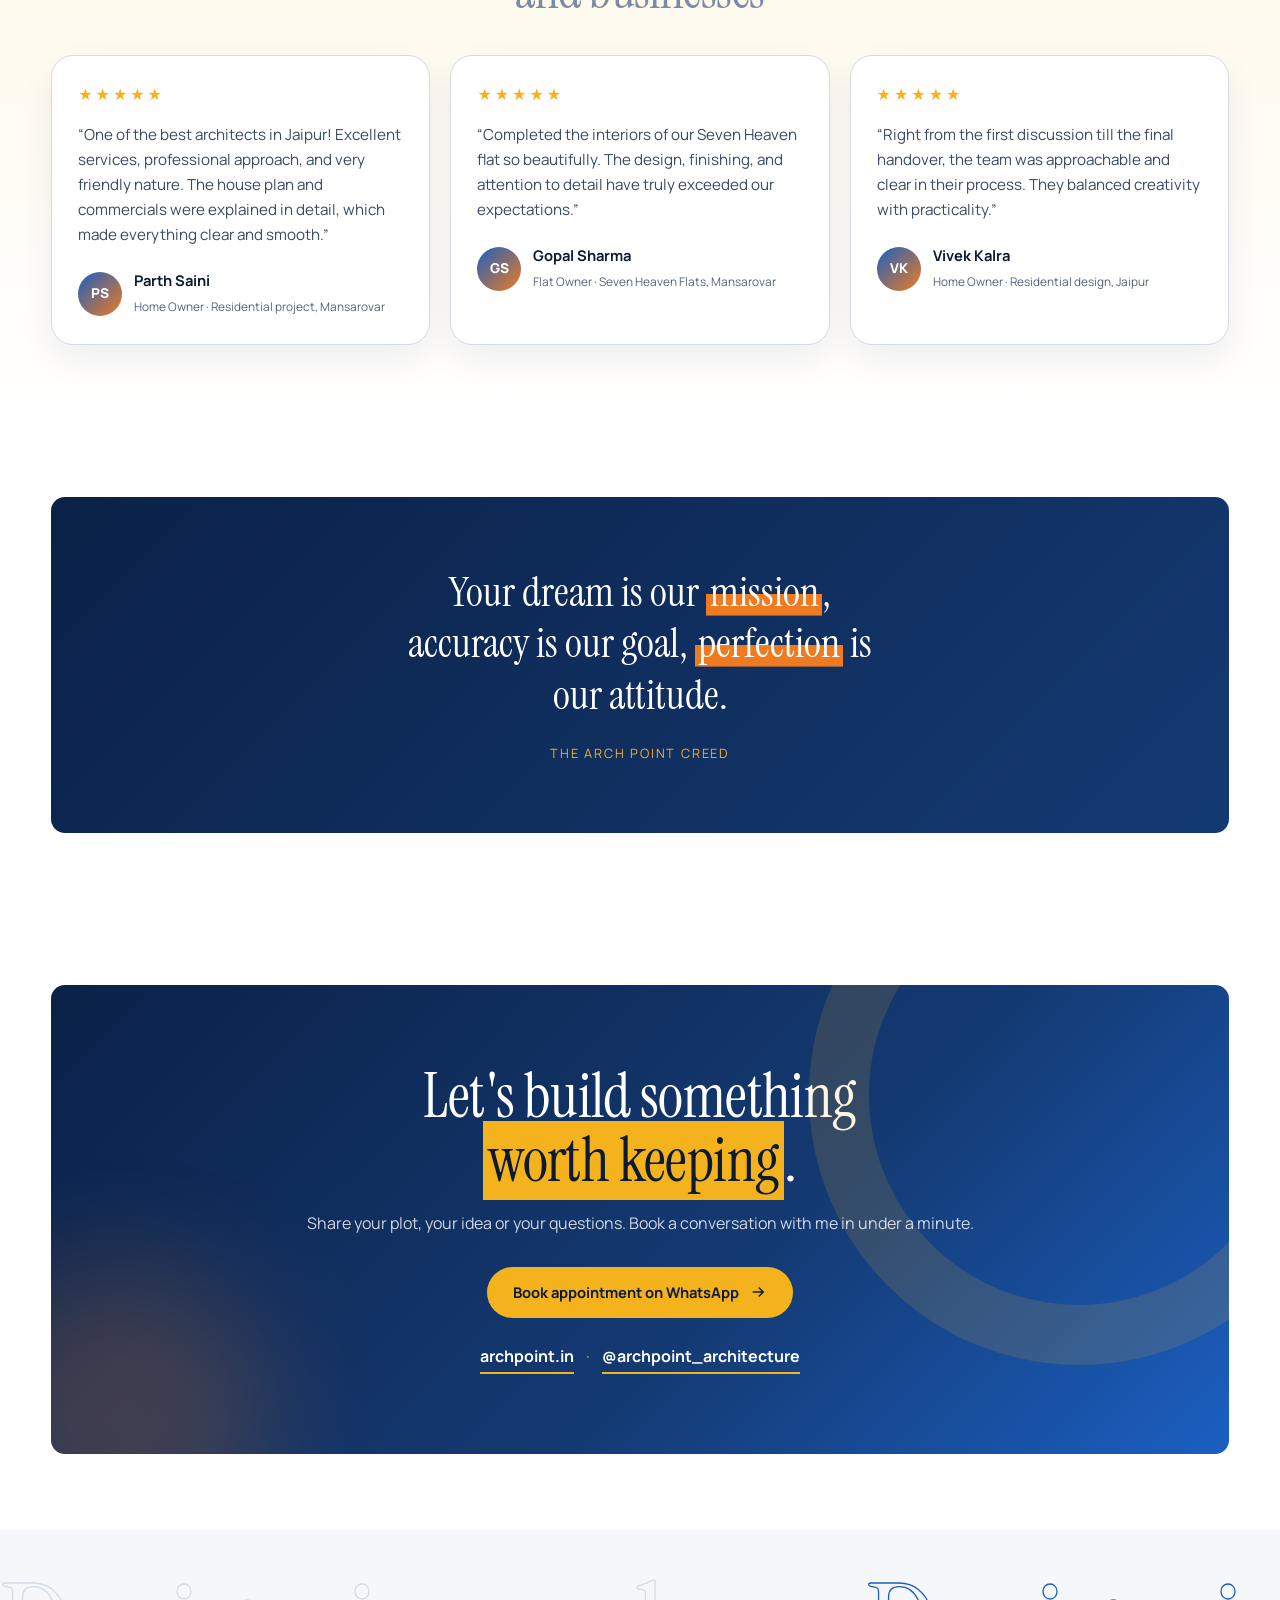
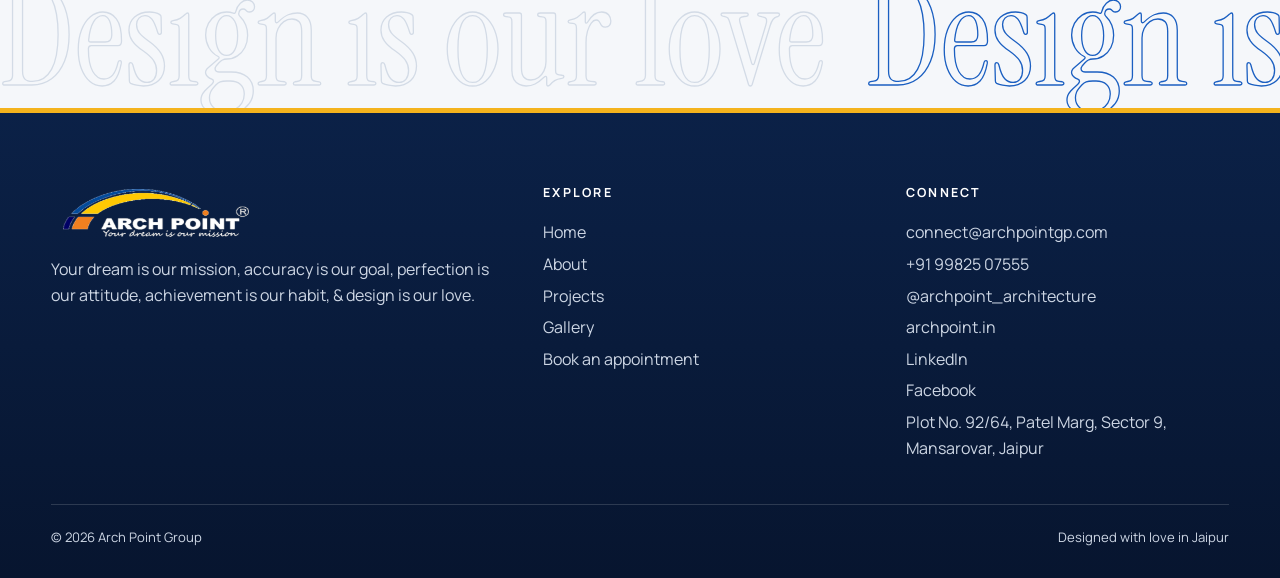
==== commit e93fdd7c: "Fix firm logo overlap and WhatsApp preview padding; remove two-people phrasing Co-Authored-By: Claud" ====
--- a/index.html
+++ b/index.html
@@ -1,4 +1,4 @@
-<!DOCTYPE html><html lang="en"><head><meta charset="utf-8"><meta name="viewport" content="width=device-width,initial-scale=1"><title>Ar. Amit Khandelwal | Founder & CMD, Arch Point Group</title><meta name="description" content="Portfolio of Ar. Amit Khandelwal, Founder & CMD of Arch Point Group, Jaipur. Architecture, interiors, PMC, real estate and wellness."><meta name="color-scheme" content="light"><link rel="preconnect" href="https://fonts.googleapis.com"><link rel="preconnect" href="https://fonts.gstatic.com" crossorigin><link href="https://fonts.googleapis.com/css2?family=Instrument+Serif:ital@0;1&family=Manrope:wght@400;500;600;700;800&display=swap" rel="stylesheet"><link rel="icon" href="assets/img/logo-apcl.png"><link rel="stylesheet" href="css/site.css?v=75853d8c"></head><body><header class="nav"><div class="wrap"><a class="brand" href="index.html"><span class="bn">Ar. Amit <i>Khandelwal</i></span></a>
+<!DOCTYPE html><html lang="en"><head><meta charset="utf-8"><meta name="viewport" content="width=device-width,initial-scale=1"><title>Ar. Amit Khandelwal | Founder & CMD, Arch Point Group</title><meta name="description" content="Portfolio of Ar. Amit Khandelwal, Founder & CMD of Arch Point Group, Jaipur. Architecture, interiors, PMC, real estate and wellness."><meta name="color-scheme" content="light"><link rel="preconnect" href="https://fonts.googleapis.com"><link rel="preconnect" href="https://fonts.gstatic.com" crossorigin><link href="https://fonts.googleapis.com/css2?family=Instrument+Serif:ital@0;1&family=Manrope:wght@400;500;600;700;800&display=swap" rel="stylesheet"><link rel="icon" href="assets/img/logo-apcl.png"><link rel="stylesheet" href="css/site.css?v=bbdde440"></head><body><header class="nav"><div class="wrap"><a class="brand" href="index.html"><span class="bn">Ar. Amit <i>Khandelwal</i></span></a>
 <button class="burger" aria-label="Menu"><i></i><i></i></button><nav class="menu"><a href="index.html" class=on>Home</a><a href="about.html">About</a><a href="projects.html">Projects</a><a href="gallery.html">Gallery</a><a class="btn" href="contact.html">Book appointment</a></nav></div></header><main><section class="hero"><div class="vside" aria-hidden="true">Architecture &middot; Interiors &middot; PMC &middot; Real Estate</div><div class="wrap"><div>
 <img class="plogo hl1" src="assets/img/logo-primary.png" alt="Arch Point Consultants Pvt. Ltd. - Your dream is our mission">
 <div class="eyebrow">Founder &amp; CMD &middot; Arch Point Group</div>
@@ -10,7 +10,7 @@
 <a class="glass" href="contact.html"><small>Available for projects</small><b>Let's design something worth keeping</b><p>Share a few details, and I'll get back to you with a clear direction.</p><span class="go"><svg width="18" height="18" viewBox="0 0 24 24" fill="none" stroke="currentColor" stroke-width="2"><path d="M5 12h14M13 6l6 6-6 6"/></svg></span></a></div></div><div class="blob b1"></div><div class="blob b2"></div><svg class="orbit" viewBox="0 0 200 200"><circle cx="100" cy="100" r="96"/><circle cx="100" cy="100" r="70"/></svg><div id="elev"></div></section>
 <div class="ticker"><div><span>Architecture</span><span>Interior Design</span><span>Project Management</span><span>Real Estate</span><span>Wellness</span><span>Technology</span><span>Architecture</span><span>Interior Design</span><span>Project Management</span><span>Real Estate</span><span>Wellness</span><span>Technology</span></div></div>
 <section class="hlsec"><div class="wrap"><div class="eyebrow">Arch Point portfolio</div><h2 class="rv">Highlighted <mark class="hl">Projects</mark> of Arch Point</h2><div style="height:22px"></div><div class="car"><div class="strip"><figure class="cs" style="--r:0.833" data-t="Baxi Niwas" data-k="Residence" tabindex="0"><img src="assets/img/baxi-exterior.jpg" data-full="assets/img/baxi-exterior.jpg" alt="Baxi Niwas" loading="lazy" decoding="async"><figcaption><b>Baxi Niwas</b><span>Residence</span></figcaption></figure><figure class="cs" style="--r:1.499" data-t="Grassfield Resorts" data-k="Delhi Road" tabindex="0"><img src="assets/img/grassfield-clubhouse.jpg" data-full="assets/img/grassfield-clubhouse.jpg" alt="Grassfield Resorts" loading="lazy" decoding="async"><figcaption><b>Grassfield Resorts</b><span>Delhi Road</span></figcaption></figure><figure class="cs" style="--r:1.333" data-t="Hotel Regenta" data-k="Khatu" tabindex="0"><img src="assets/img/regenta-exterior.jpg" data-full="assets/img/regenta-exterior.jpg" alt="Hotel Regenta" loading="lazy" decoding="async"><figcaption><b>Hotel Regenta</b><span>Khatu</span></figcaption></figure><figure class="cs" style="--r:1.600" data-t="Dhai Dweep" data-k="Indore" tabindex="0"><img src="assets/img/dhai-aerial.jpg" data-full="assets/img/dhai-aerial.jpg" alt="Dhai Dweep" loading="lazy" decoding="async"><figcaption><b>Dhai Dweep</b><span>Indore</span></figcaption></figure></div><button class="cb cp" type="button" aria-label="Previous">&lsaquo;</button><button class="cb cn" type="button" aria-label="Next">&rsaquo;</button></div><div style="text-align:center;margin-top:30px"><a class="btn" href="projects.html">All projects <svg width="18" height="18" viewBox="0 0 24 24" fill="none" stroke="currentColor" stroke-width="2"><path d="M5 12h14M13 6l6 6-6 6"/></svg></a> <a class="btn ghost" href="gallery.html">Open gallery</a></div></div></section>
-<section class="story"><div class="wrap"><div class="eyebrow">Our story</div><h2 class="rv">Two people, one belief, <mark class="hl o">a family of 100+</mark></h2><p class="lead" style="max-width:62ch;margin-top:14px">Ar. Poonam Jain and I built Arch Point on one belief: accuracy in the plan and perfection in the detail. What began as a two-person team with a paper attendance register has grown into a family of professionals who share that belief.</p>
+<section class="story"><div class="wrap"><div class="eyebrow">Our story</div><h2 class="rv">A <mark class="hl o">family of 100+</mark>, one belief</h2><p class="lead" style="max-width:62ch;margin-top:14px">Accuracy in the plan and perfection in the detail guide everything we do at Arch Point. Today a family of 100+ professionals shares that belief and brings it to every project with care.</p>
 <div class="bn numbers"><div class="d" style="grid-area:a"><b data-n="27">0</b><svg
   class="ic" aria-hidden="true"
   xmlns="http://www.w3.org/2000/svg"
--- a/css/site.css
+++ b/css/site.css
@@ -198,11 +198,11 @@
 .firms{display:grid;grid-template-columns:repeat(3,1fr);gap:22px;margin-top:40px}
 .firm{background:#fff;border:1px solid var(--line);border-radius:12px;padding:34px;display:block;transition:.4s}
 .firm:hover{transform:translateY(-6px);box-shadow:0 22px 44px rgba(12,27,51,.1);border-color:var(--blue)}
-.firm .fl{height:96px;display:flex;align-items:center;margin-bottom:22px;padding-bottom:22px;border-bottom:1px solid var(--line)}
-.firm .fl img{max-height:84px;max-width:100%;width:auto;object-fit:contain}
+.firm .flogo{height:96px;display:flex;align-items:center;margin-bottom:22px;padding-bottom:22px;border-bottom:1px solid var(--line)}
+.firm .flogo img{max-height:84px;max-width:100%;width:auto;object-fit:contain}
 .firm h3{font-size:1.7rem;margin-bottom:6px}.firm .tag{font-size:.72rem;letter-spacing:.16em;text-transform:uppercase;color:var(--orange);font-weight:800}
 .firm p{color:var(--muted);font-size:.95rem;margin-top:12px}
-.firms.mini .firm{padding:26px}.firms.mini .fl{height:76px}.firms.mini h3{font-size:1.4rem}
+.firms.mini .firm{padding:26px}.firms.mini .flogo{height:76px}.firms.mini h3{font-size:1.4rem}
 .arch:before{display:none}
 .arch img{object-position:center 12%}
 footer img{height:auto;max-height:60px;width:auto}
@@ -496,9 +496,7 @@
 .vfeat{position:relative}.vfeat .vm b{color:#fff;font-size:clamp(1.8rem,4vw,3rem)}.vfeat .vm small{color:var(--yellow)}
 .vgrid .vc:nth-child(n+8) .ph,.vgrid .vc:nth-child(n+8) .ph img{aspect-ratio:3/2}
 /* hero floating project photos */
-.fl{position:absolute;width:128px;aspect-ratio:4/3;object-fit:cover;border:5px solid #fff;border-radius:12px;box-shadow:0 18px 40px rgba(12,27,51,.22);z-index:3;animation:bob 6s ease-in-out infinite}
-.fl.f1{left:-74px;top:10%}.fl.f2{right:-34px;top:2%;animation-delay:-2s;width:112px;aspect-ratio:1}.fl.f3{left:-46px;bottom:20%;animation-delay:-4s;width:110px}
-@media(max-width:900px){.fl.f1{left:-8px;top:2%;width:92px}.fl.f2{right:-4px;top:-2%;width:84px}.fl.f3{left:-6px;bottom:16%;width:84px}.vgrid{grid-template-columns:repeat(2,minmax(0,1fr))}.vgrid .vc,.vgrid .vc:nth-child(n+8){grid-column:span 1}.vgrid .vc.vfeat{grid-column:1/-1}.vfeat .ph,.vfeat .ph img{aspect-ratio:4/3}.vgrid .vc:nth-child(n+8) .ph,.vgrid .vc:nth-child(n+8) .ph img{aspect-ratio:4/5}.vfeat .vm{padding:50px 18px 18px}}
+@media(max-width:900px){.vgrid{grid-template-columns:repeat(2,minmax(0,1fr))}.vgrid .vc,.vgrid .vc:nth-child(n+8){grid-column:span 1}.vgrid .vc.vfeat{grid-column:1/-1}.vfeat .ph,.vfeat .ph img{aspect-ratio:4/3}.vgrid .vc:nth-child(n+8) .ph,.vgrid .vc:nth-child(n+8) .ph img{aspect-ratio:4/5}.vfeat .vm{padding:50px 18px 18px}}
 /* fixes: mobile hero order, fab, colour lift */
 .hero{background:radial-gradient(900px 500px at 88% 8%,rgba(244,179,29,.30),transparent 60%),radial-gradient(800px 520px at 0% 70%,rgba(27,95,193,.16),transparent 60%),linear-gradient(180deg,#EEF4FD,#FFF8EA)}
 .hero h1{font-size:clamp(3rem,7.4vw,6.6rem)}
@@ -573,3 +571,5 @@
 @media(prefers-reduced-motion:reduce){.tm{animation:none}}
 .bn>div:after{display:none!important}
 @media(max-width:900px){.glass{position:relative;right:auto;bottom:auto;width:100%;margin-top:14px}}
+
+.info .wp{padding:20px}.info .bub{padding:14px 16px;border:0}.info .wp small{margin-bottom:2px}
